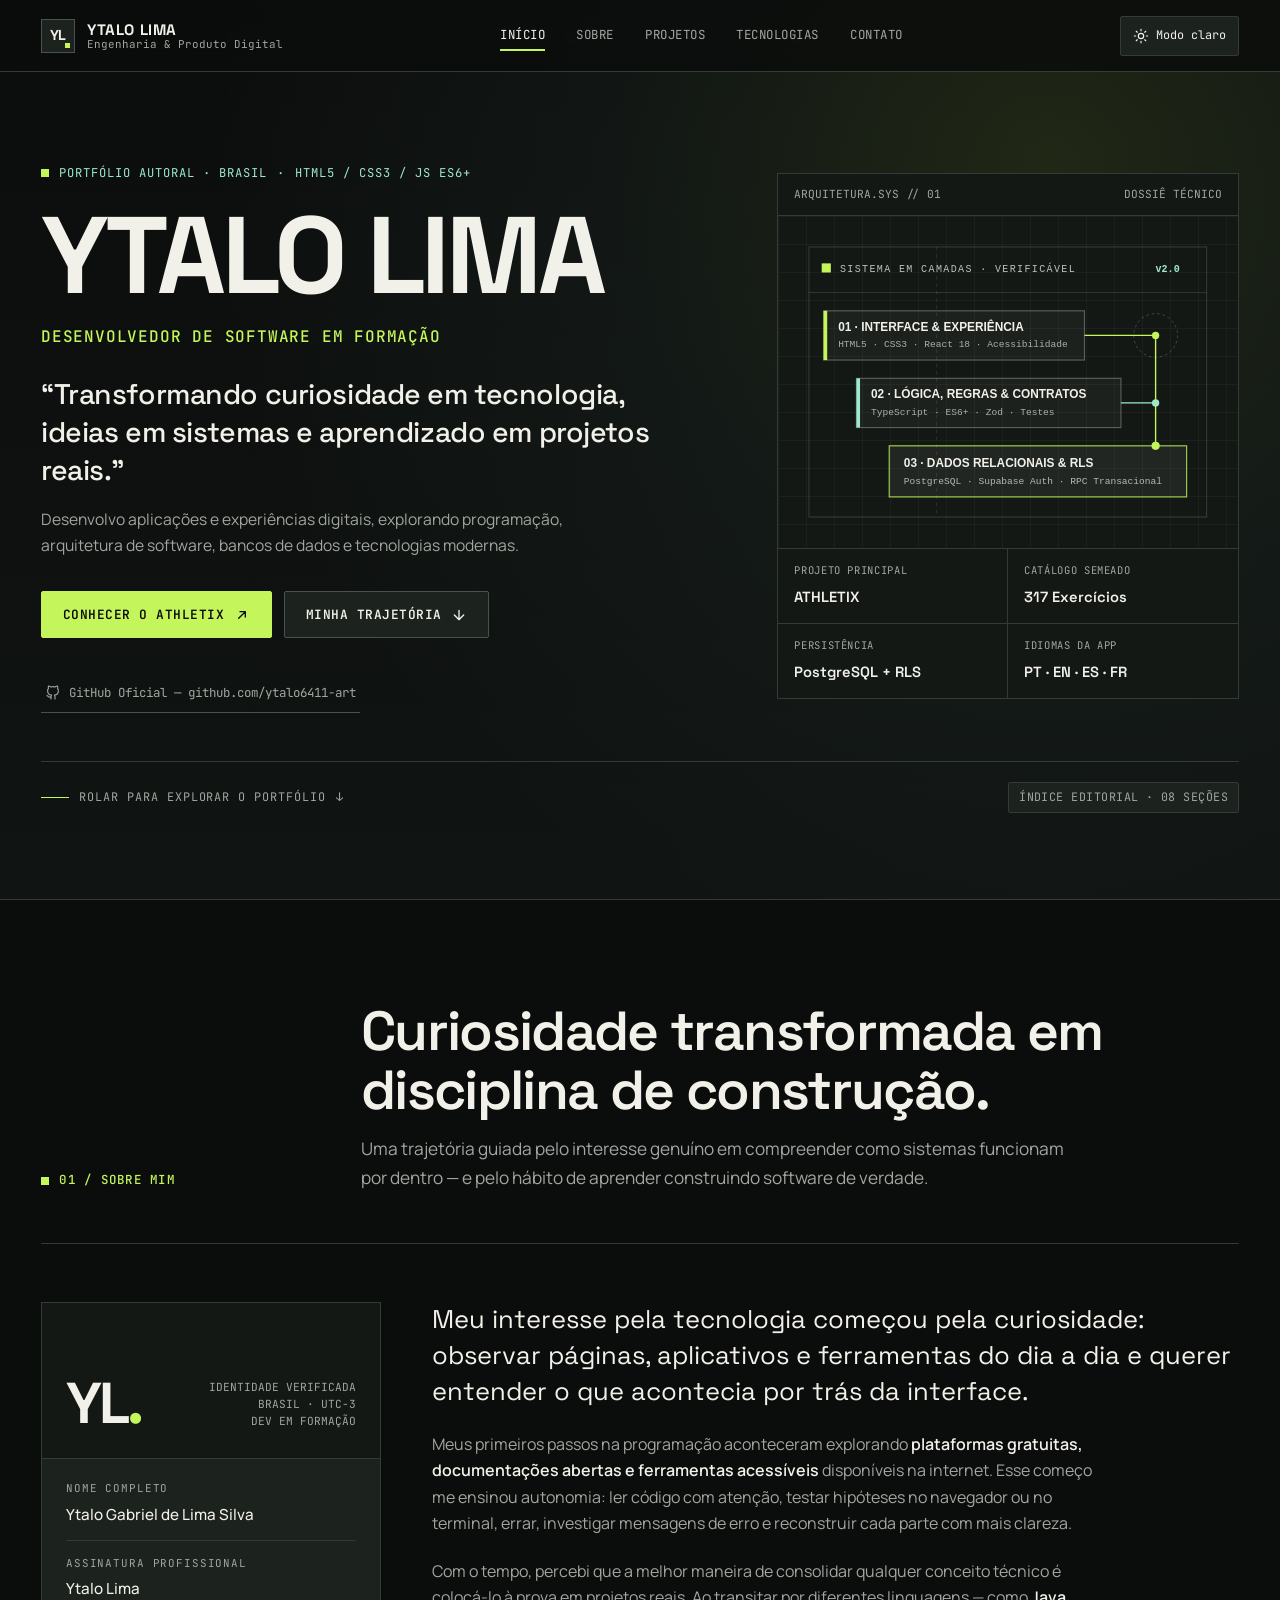
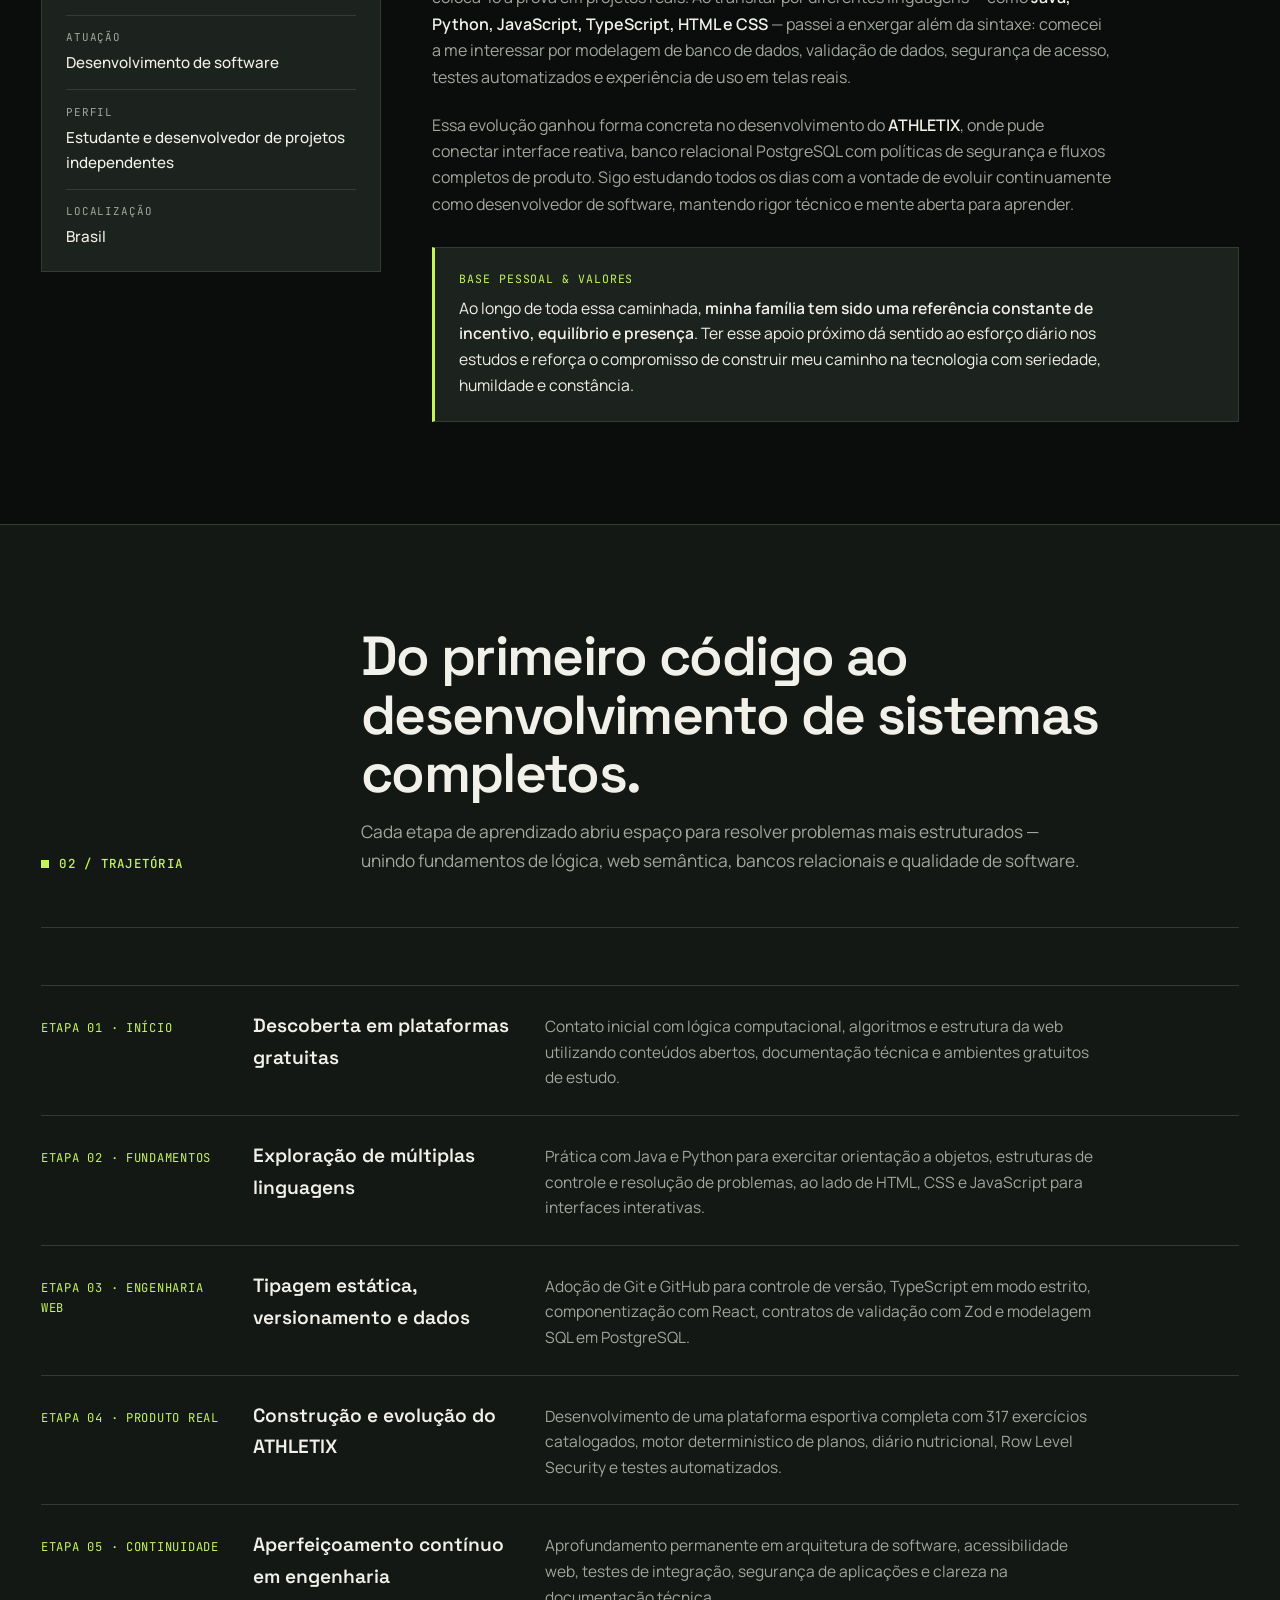
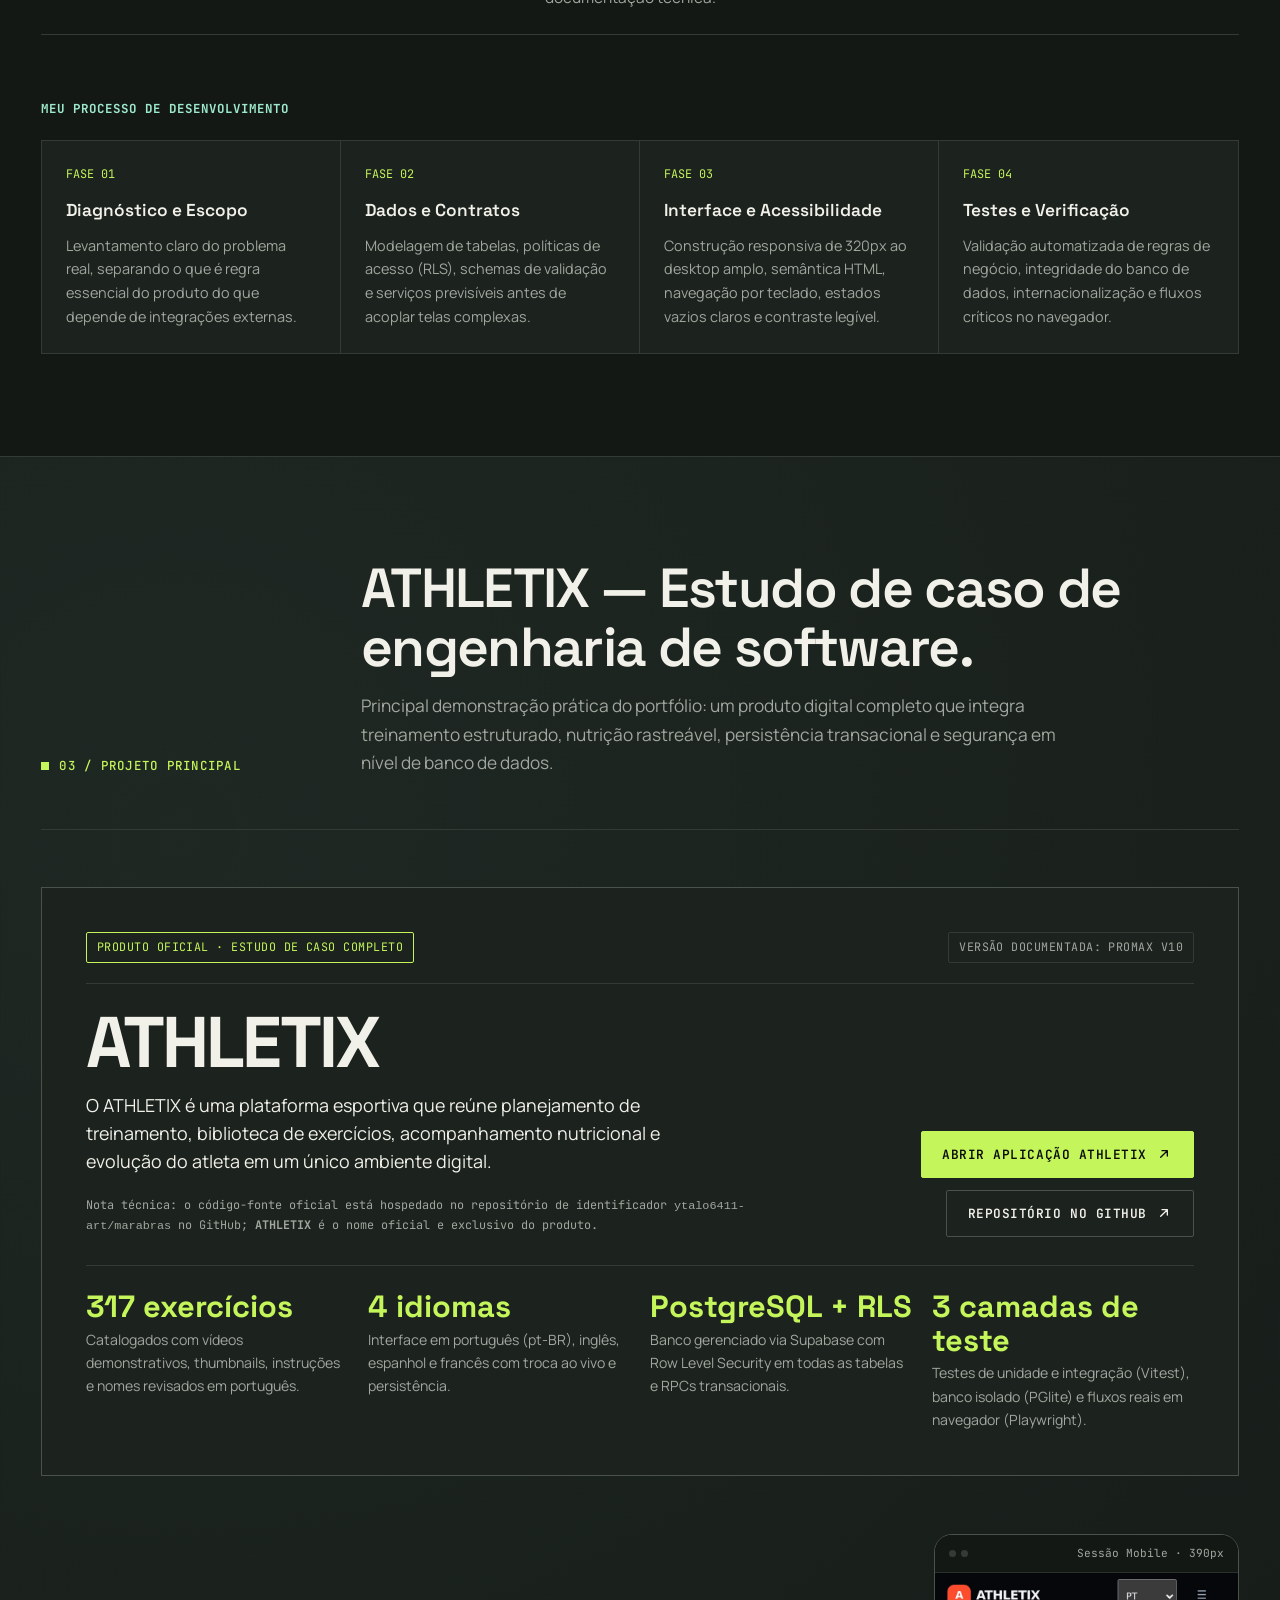
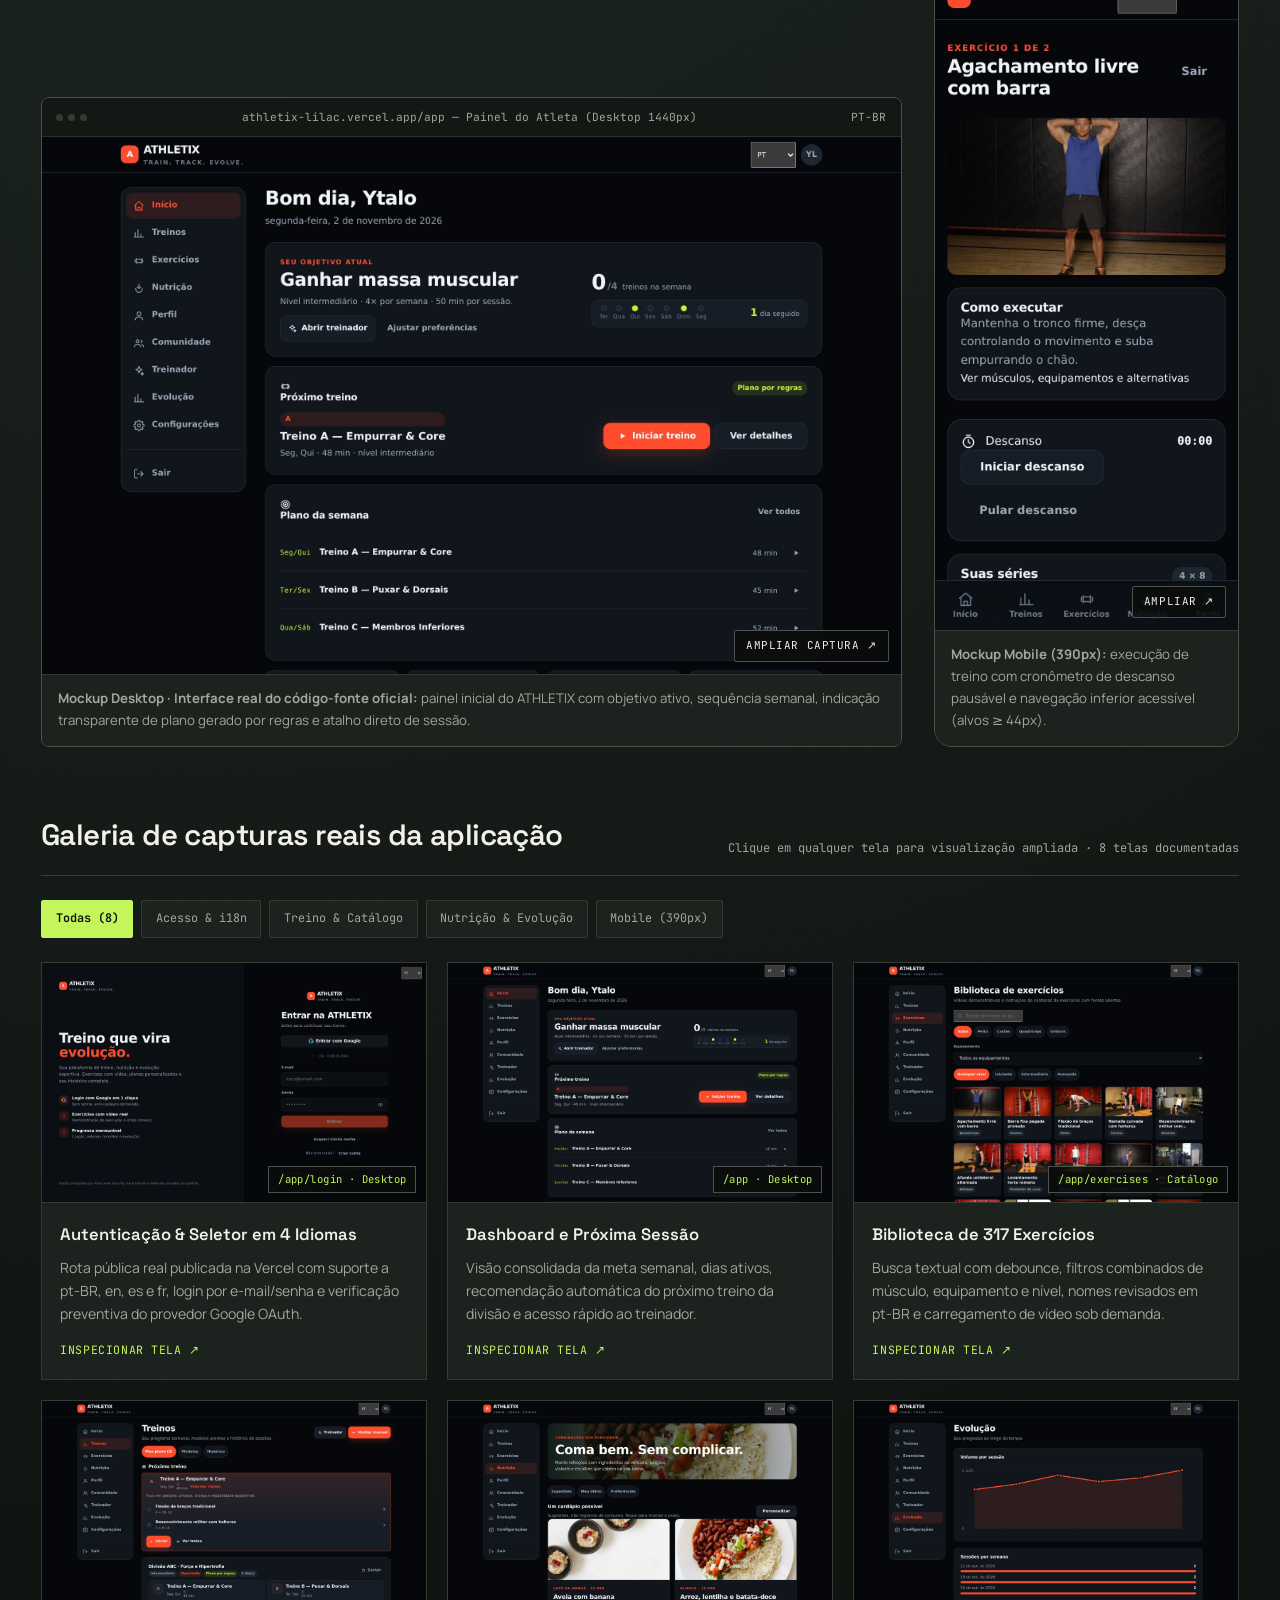
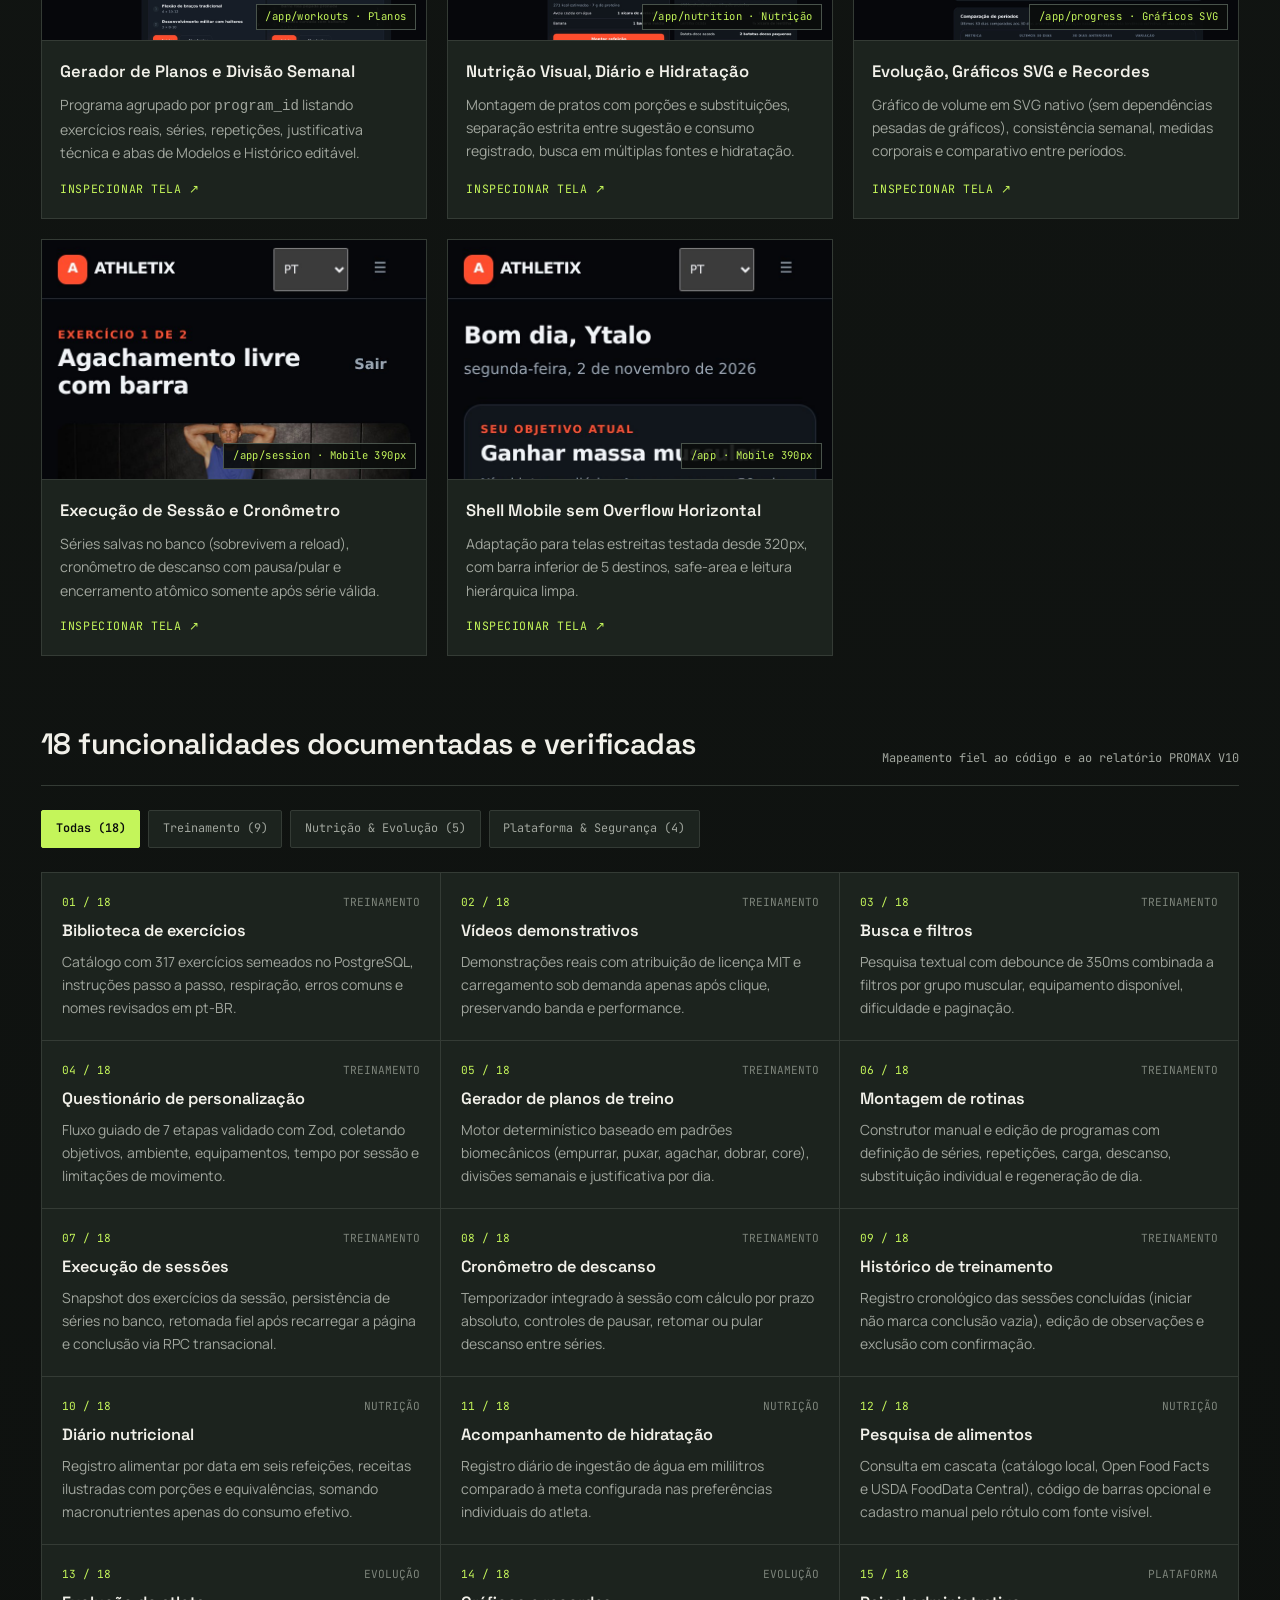
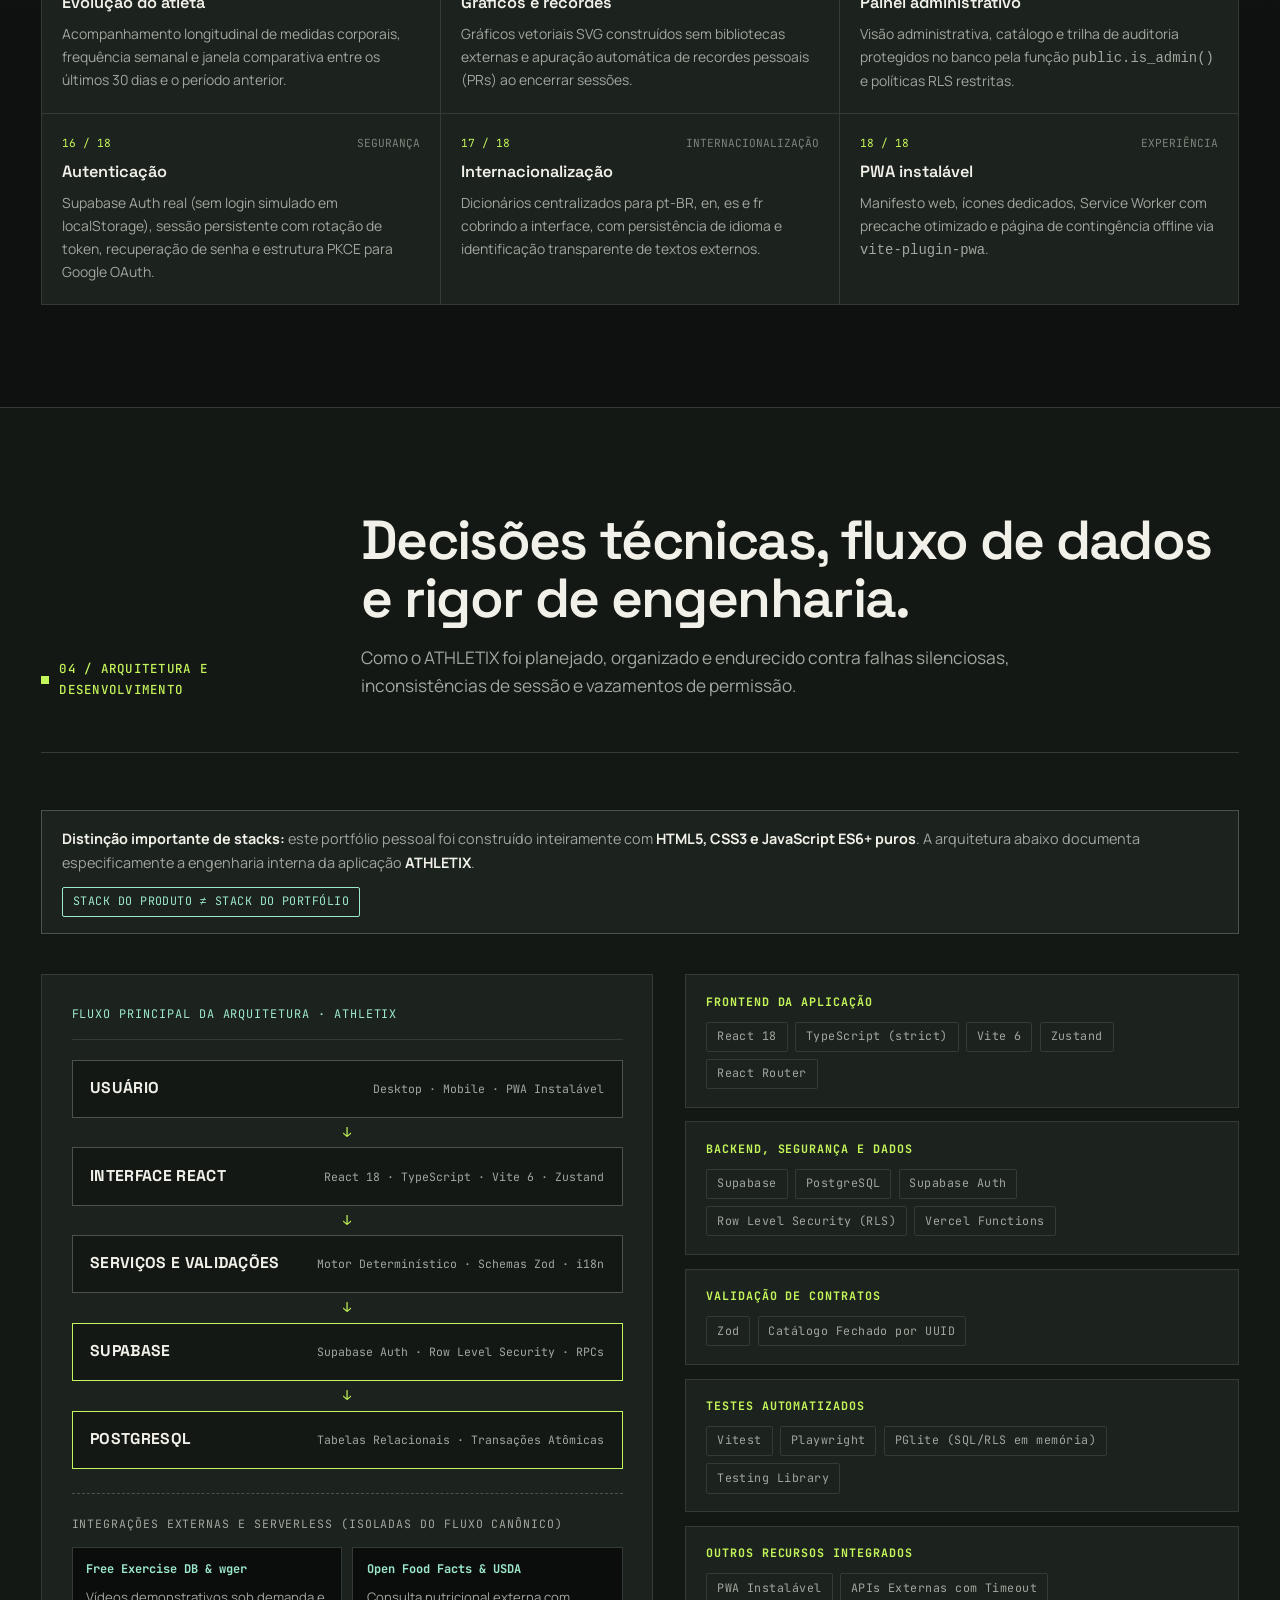
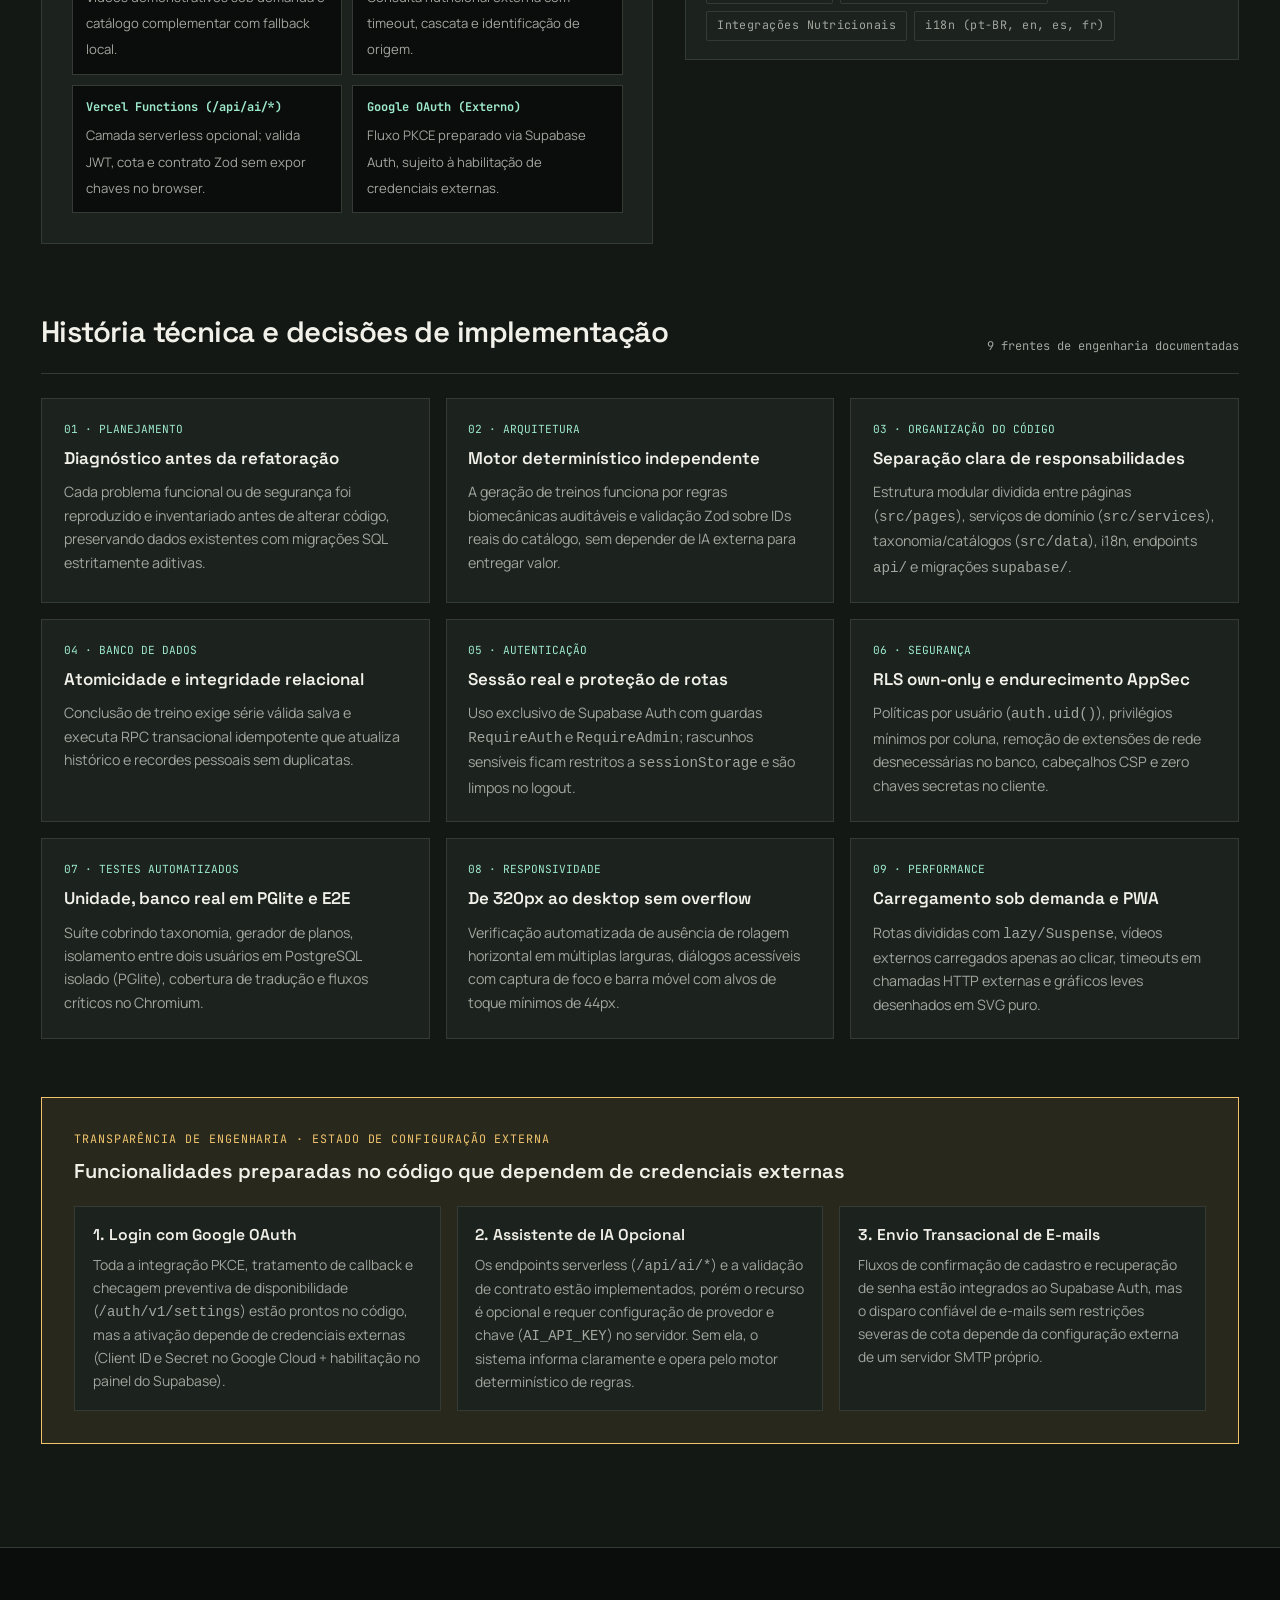
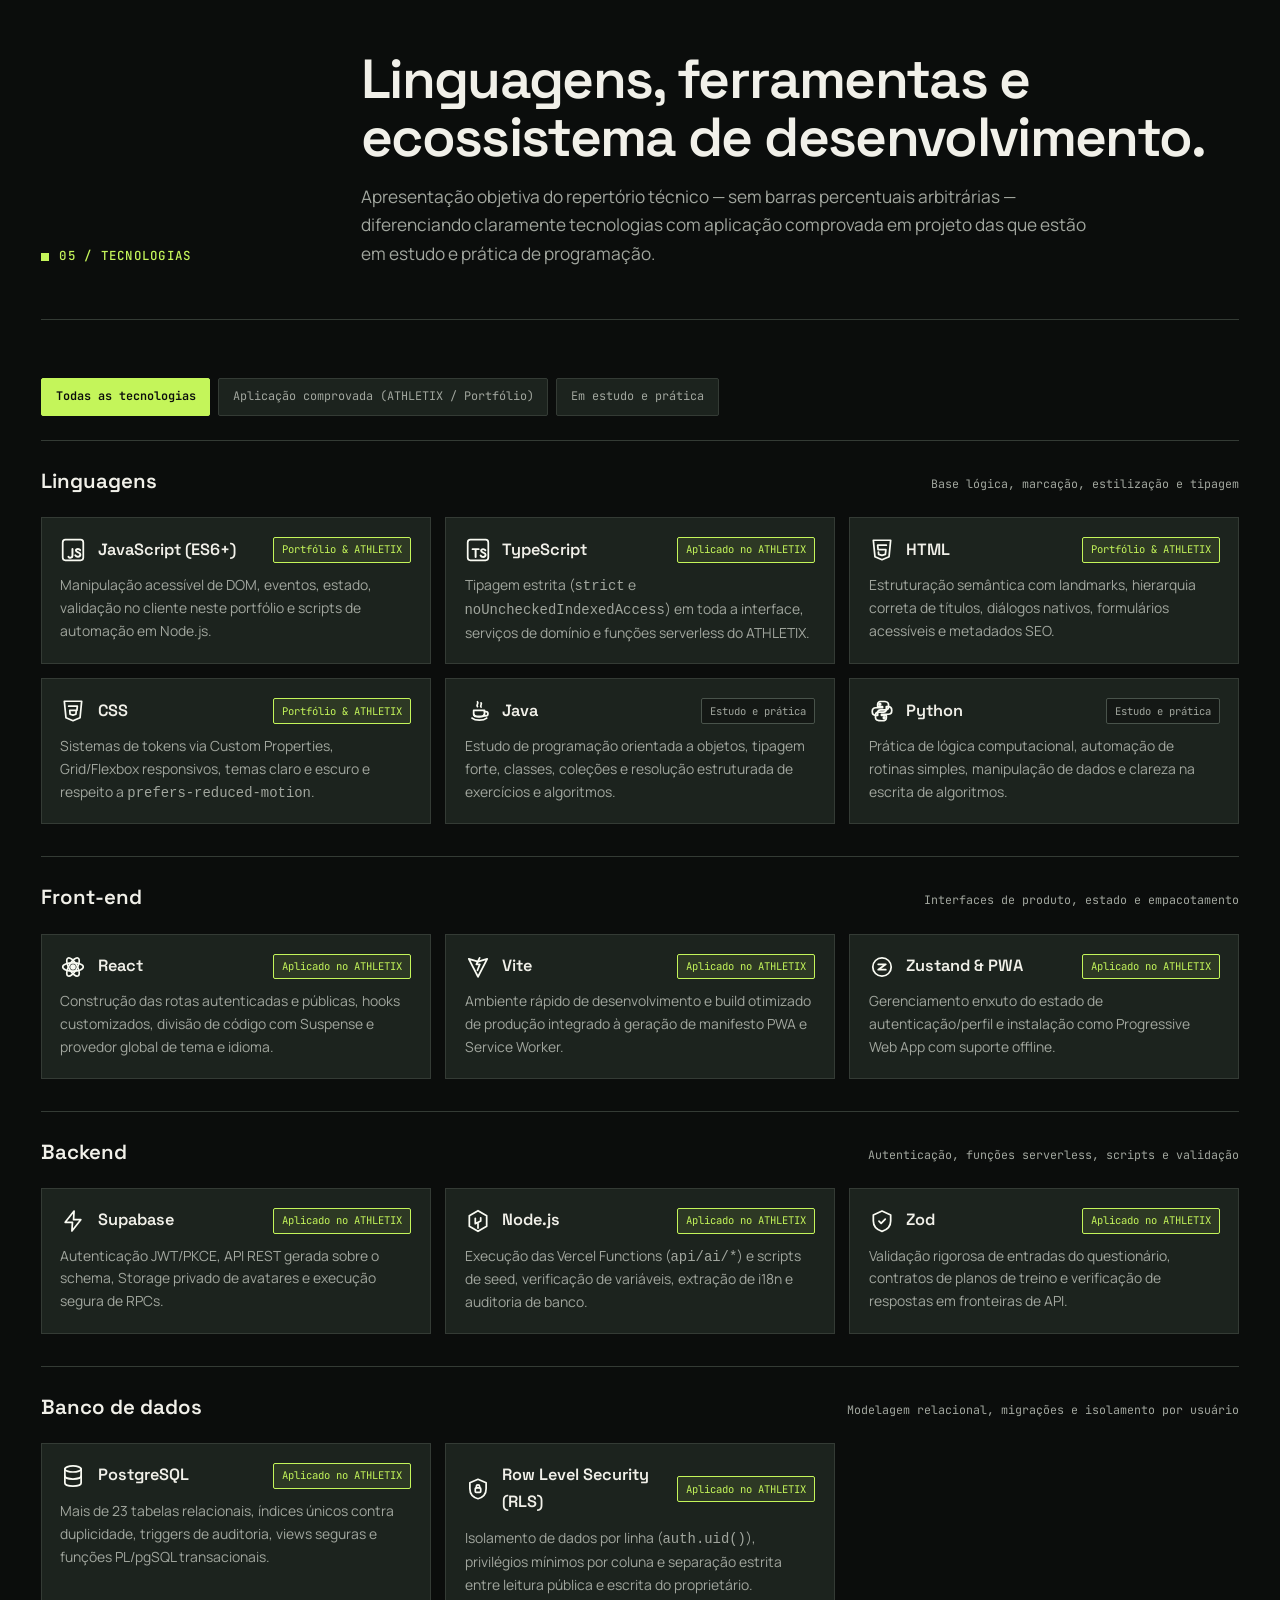
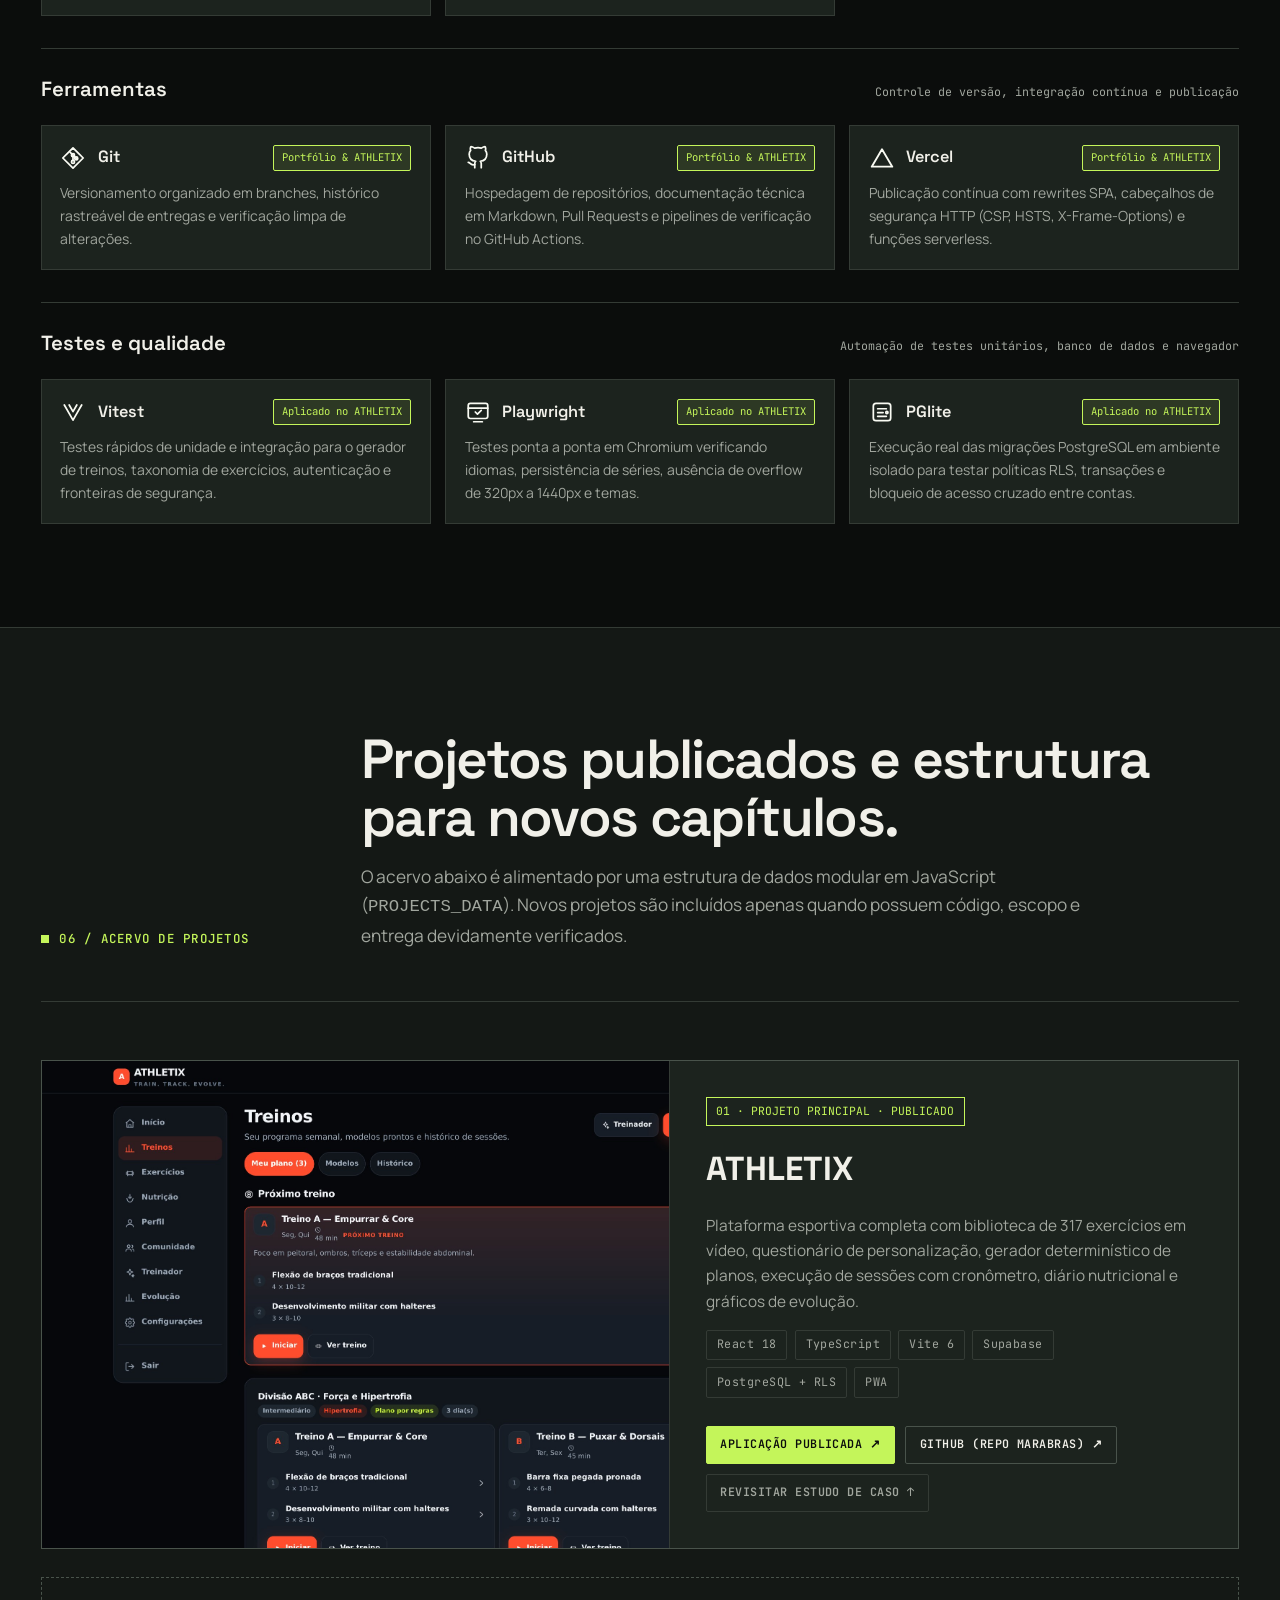
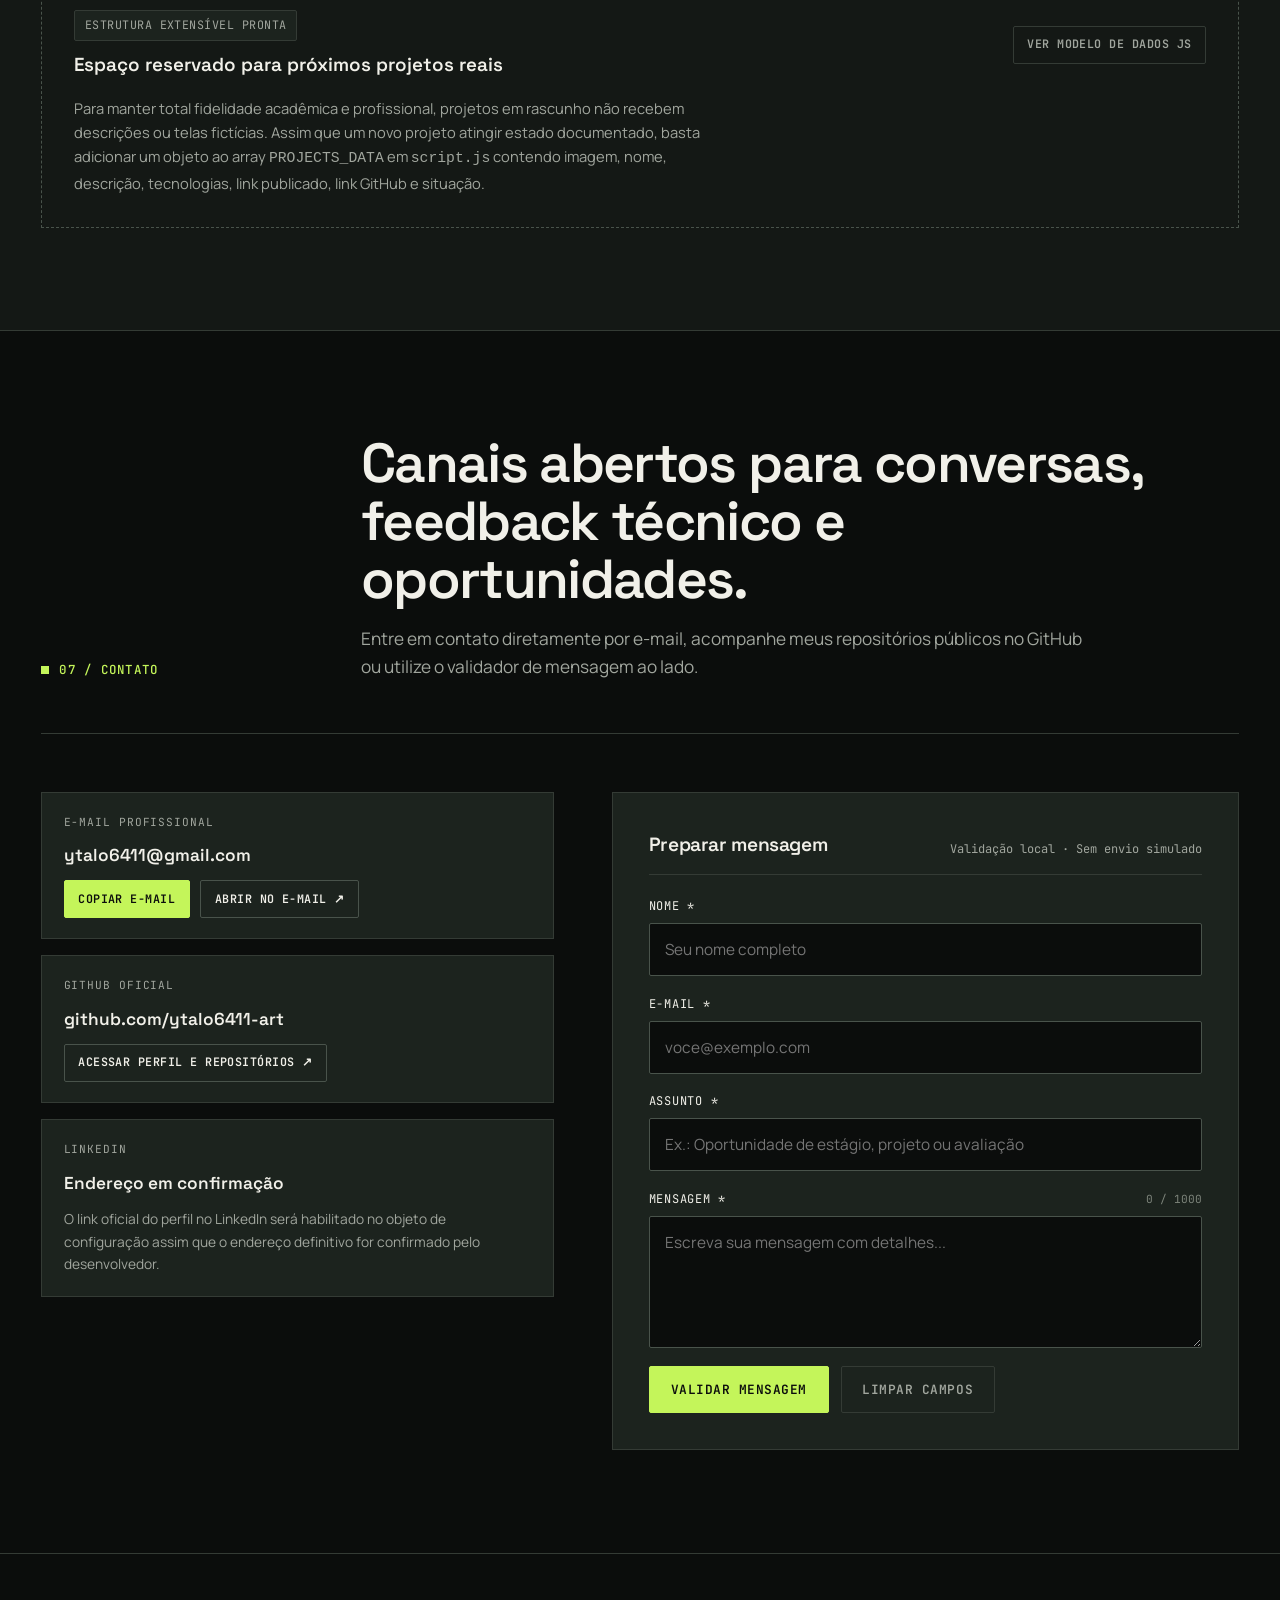
==== index.html @ a297a2eb "feat: construir portfólio autoral Ytalo Lima com estudo de caso ATHLETIX e documentação Co-authored-" ====
<!DOCTYPE html>
<html lang="pt-BR" data-theme="dark">
<head>
  <meta charset="UTF-8">
  <meta name="viewport" content="width=device-width, initial-scale=1.0">
  <title>Ytalo Lima — Portfólio de Desenvolvimento de Software &amp; Estudo de Caso ATHLETIX</title>
  <meta name="description" content="Portfólio profissional de Ytalo Gabriel de Lima Silva (Ytalo Lima), desenvolvedor de software em formação. Conheça sua trajetória, repertório técnico e o estudo de caso completo da plataforma esportiva ATHLETIX.">
  <meta name="author" content="Ytalo Gabriel de Lima Silva">
  <meta name="robots" content="index, follow">
  <meta name="theme-color" content="#0B0D0C" id="meta-theme-color">

  <!-- Open Graph / Compartilhamento -->
  <meta property="og:type" content="website">
  <meta property="og:locale" content="pt_BR">
  <meta property="og:title" content="Ytalo Lima — Portfólio de Engenharia de Software &amp; Caso ATHLETIX">
  <meta property="og:description" content="Transformando curiosidade em tecnologia, ideias em sistemas e aprendizado em projetos reais. Estudo de caso completo do produto ATHLETIX.">
  <meta property="og:image" content="assets/images/og-image.png">
  <meta property="og:image:alt" content="Portfólio de Ytalo Lima com destaque para o estudo de caso de engenharia de software do ATHLETIX">
  <meta name="twitter:card" content="summary_large_image">
  <meta name="twitter:title" content="Ytalo Lima — Portfólio de Desenvolvimento de Software">
  <meta name="twitter:description" content="Experiências digitais, arquitetura de software, bancos de dados e o estudo de caso completo da plataforma ATHLETIX.">
  <meta name="twitter:image" content="assets/images/og-image.png">

  <link rel="icon" type="image/svg+xml" href="assets/images/favicon.svg">
  <link rel="preload" href="assets/fonts/space-grotesk-latin-wght-normal.woff2" as="font" type="font/woff2" crossorigin>
  <link rel="preload" href="assets/fonts/manrope-latin-wght-normal.woff2" as="font" type="font/woff2" crossorigin>
  <link rel="stylesheet" href="styles.css">

  <!-- Inicialização imediata do tema para evitar flash visual -->
  <script>
    (function () {
      try {
        document.documentElement.classList.add('js-enabled');
        var saved = localStorage.getItem('ytalo-portfolio-theme');
        var theme = saved === 'light' || saved === 'dark' ? saved : 'dark';
        document.documentElement.setAttribute('data-theme', theme);
      } catch (e) {
        document.documentElement.setAttribute('data-theme', 'dark');
      }
    })();
  </script>
</head>
<body>
  <a class="skip-link" href="#conteudo-principal">Pular para o conteúdo principal</a>

  <!-- Indicador de Progresso de Leitura -->
  <div class="scroll-progress" aria-hidden="true">
    <div class="scroll-progress__bar" id="scroll-progress-bar"></div>
  </div>

  <!-- Cabeçalho Fixo -->
  <header class="site-header" id="topo">
    <div class="container site-header__inner">
      <a class="brand" href="#inicio" aria-label="Ytalo Lima — Voltar ao início">
        <span class="brand__mark" aria-hidden="true">YL</span>
        <span class="brand__text">
          <span class="brand__name">YTALO LIMA</span>
          <span class="brand__role">Engenharia &amp; Produto Digital</span>
        </span>
      </a>

      <nav class="site-nav" aria-label="Navegação principal">
        <a class="site-nav__link" href="#inicio" data-nav-target="inicio" aria-current="true">Início</a>
        <a class="site-nav__link" href="#sobre" data-nav-target="sobre">Sobre</a>
        <a class="site-nav__link" href="#athletix" data-nav-target="projetos">Projetos</a>
        <a class="site-nav__link" href="#tecnologias" data-nav-target="tecnologias">Tecnologias</a>
        <a class="site-nav__link" href="#contato" data-nav-target="contato">Contato</a>
      </nav>

      <div class="header-actions">
        <button
          type="button"
          class="theme-toggle"
          id="theme-toggle"
          aria-label="Alternar para modo claro"
          title="Alternar tema claro ou escuro"
        >
          <svg id="theme-icon-sun" viewBox="0 0 24 24" fill="none" stroke="currentColor" stroke-width="1.8" stroke-linecap="round" stroke-linejoin="round" aria-hidden="true">
            <circle cx="12" cy="12" r="4"></circle>
            <path d="M12 2v2M12 20v2M4.93 4.93l1.41 1.41M17.66 17.66l1.41 1.41M2 12h2M20 12h2M6.34 17.66l-1.41 1.41M19.07 4.93l-1.41 1.41"></path>
          </svg>
          <svg id="theme-icon-moon" viewBox="0 0 24 24" fill="none" stroke="currentColor" stroke-width="1.8" stroke-linecap="round" stroke-linejoin="round" aria-hidden="true" hidden>
            <path d="M21 12.79A9 9 0 1 1 11.21 3 7 7 0 0 0 21 12.79z"></path>
          </svg>
          <span class="theme-toggle__label" id="theme-toggle-label">Modo claro</span>
        </button>

        <button
          type="button"
          class="menu-toggle"
          id="menu-toggle"
          aria-expanded="false"
          aria-controls="mobile-nav"
          aria-label="Abrir menu de navegação"
        >
          <svg id="menu-icon-open" width="20" height="20" viewBox="0 0 24 24" fill="none" stroke="currentColor" stroke-width="1.8" stroke-linecap="round" aria-hidden="true">
            <path d="M4 7h16M4 12h16M4 17h11"></path>
          </svg>
          <svg id="menu-icon-close" width="20" height="20" viewBox="0 0 24 24" fill="none" stroke="currentColor" stroke-width="1.8" stroke-linecap="round" aria-hidden="true" hidden>
            <path d="M6 6l12 12M18 6L6 18"></path>
          </svg>
        </button>
      </div>
    </div>
  </header>

  <!-- Navegação Mobile -->
  <nav class="mobile-nav" id="mobile-nav" aria-label="Navegação móvel" aria-hidden="true">
    <ul class="mobile-nav__list">
      <li><a class="mobile-nav__link" href="#inicio" data-nav-target="inicio">Início <span>01</span></a></li>
      <li><a class="mobile-nav__link" href="#sobre" data-nav-target="sobre">Sobre &amp; Trajetória <span>02</span></a></li>
      <li><a class="mobile-nav__link" href="#athletix" data-nav-target="projetos">Projetos · ATHLETIX <span>03</span></a></li>
      <li><a class="mobile-nav__link" href="#tecnologias" data-nav-target="tecnologias">Tecnologias <span>04</span></a></li>
      <li><a class="mobile-nav__link" href="#contato" data-nav-target="contato">Contato <span>05</span></a></li>
    </ul>
    <div class="mobile-nav__meta">
      <span>Brasil · Português (pt-BR)</span>
      <a href="https://github.com/ytalo6411-art" target="_blank" rel="noopener noreferrer">github.com/ytalo6411-art ↗</a>
    </div>
  </nav>

  <main id="conteudo-principal">
    <!-- =====================================================================
         SEÇÃO 01 — HERO / APRESENTAÇÃO INICIAL
         ===================================================================== -->
    <section class="hero" id="inicio" data-section-group="inicio" aria-labelledby="hero-title">
      <div class="container">
        <div class="hero__grid">
          <div class="hero__content" data-reveal>
            <div class="hero__eyebrow">
              <span class="hero__pulse" aria-hidden="true"></span>
              <span>Portfólio Autoral · Brasil</span>
              <span>·</span>
              <span>HTML5 / CSS3 / JS ES6+</span>
            </div>

            <h1 class="hero__title" id="hero-title">YTALO LIMA</h1>
            <p class="hero__role">Desenvolvedor de software em formação</p>

            <p class="hero__manifesto">
              &ldquo;Transformando curiosidade em tecnologia, ideias em sistemas e aprendizado em projetos reais.&rdquo;
            </p>

            <p class="hero__description">
              Desenvolvo aplicações e experiências digitais, explorando programação, arquitetura de software, bancos de dados e tecnologias modernas.
            </p>

            <div class="hero__actions">
              <a class="btn btn--primary" href="#athletix">
                <span>Conhecer o ATHLETIX</span>
                <svg viewBox="0 0 24 24" fill="none" stroke="currentColor" stroke-width="2" stroke-linecap="round" stroke-linejoin="round" aria-hidden="true">
                  <path d="M7 17L17 7M9 7h8v8"></path>
                </svg>
              </a>
              <a class="btn btn--secondary" href="#trajetoria">
                <span>Minha trajetória</span>
                <svg viewBox="0 0 24 24" fill="none" stroke="currentColor" stroke-width="2" stroke-linecap="round" stroke-linejoin="round" aria-hidden="true">
                  <path d="M12 5v14M19 12l-7 7-7-7"></path>
                </svg>
              </a>
            </div>

            <a
              class="hero__github-link"
              href="https://github.com/ytalo6411-art"
              target="_blank"
              rel="noopener noreferrer"
            >
              <svg viewBox="0 0 24 24" fill="none" stroke="currentColor" stroke-width="1.7" stroke-linecap="round" stroke-linejoin="round" aria-hidden="true">
                <path d="M15 21v-3.5a3.2 3.2 0 0 0-.9-2.5c3-.3 6-1.5 6-6.5a5 5 0 0 0-1.3-3.5 4.6 4.6 0 0 0-.1-3.4s-1.1-.3-3.6 1.3a12.3 12.3 0 0 0-6.2 0C6.4 1.3 5.3 1.6 5.3 1.6a4.6 4.6 0 0 0-.1 3.4A5 5 0 0 0 3.9 8.5c0 5 3 6.2 6 6.5a3.2 3.2 0 0 0-.9 2.5V21"></path>
                <path d="M9 18c-4 1.4-4-2-6-2"></path>
              </svg>
              <span>GitHub Oficial — github.com/ytalo6411-art</span>
            </a>
          </div>

          <!-- Composição Visual Autoral (Arquitetura & Sistema Editorial — Sem rosto fictício) -->
          <aside class="hero-construct" aria-label="Diagrama visual autoral de engenharia e sistemas" data-reveal>
            <div class="hero-construct__bar">
              <span>ARQUITETURA.SYS // 01</span>
              <span>DOSSIÊ TÉCNICO</span>
            </div>
            <div class="hero-construct__canvas">
              <svg class="hero-construct__svg" viewBox="0 0 460 320" role="img" aria-label="Construção geométrica abstrata representando camadas de interface, serviços de validação e banco de dados relacional">
                <defs>
                  <linearGradient id="constructAccent" x1="0%" y1="0%" x2="100%" y2="100%">
                    <stop offset="0%" stop-color="#C4F55A" stop-opacity="0.9"/>
                    <stop offset="100%" stop-color="#9DE9CB" stop-opacity="0.75"/>
                  </linearGradient>
                </defs>

                <!-- Moldura de coordenadas -->
                <rect x="12" y="12" width="436" height="296" fill="none" stroke="currentColor" stroke-opacity="0.18" stroke-width="1"/>
                <line x1="12" y1="62" x2="448" y2="62" stroke="currentColor" stroke-opacity="0.15" stroke-width="1"/>
                <line x1="152" y1="12" x2="152" y2="308" stroke="currentColor" stroke-opacity="0.12" stroke-dasharray="4 4"/>

                <!-- Cabeçalho interno -->
                <rect x="26" y="30" width="10" height="10" style="fill: var(--accent-primary)"/>
                <text x="46" y="39" fill="currentColor" fill-opacity="0.78" font-family="monospace" font-size="11" letter-spacing="1.5">SISTEMA EM CAMADAS · VERIFICÁVEL</text>
                <text x="392" y="39" style="fill: var(--accent-alt)" font-family="monospace" font-weight="600" font-size="11">v2.0</text>

                <!-- Camada 01: Interface -->
                <g>
                  <rect x="28" y="82" width="286" height="54" fill="currentColor" fill-opacity="0.04" stroke="currentColor" stroke-opacity="0.32" stroke-width="1.2"/>
                  <rect x="28" y="82" width="4" height="54" style="fill: var(--accent-primary)"/>
                  <text x="44" y="104" fill="currentColor" font-family="sans-serif" font-weight="700" font-size="13">01 · INTERFACE &amp; EXPERIÊNCIA</text>
                  <text x="44" y="122" fill="currentColor" fill-opacity="0.68" font-family="monospace" font-size="10.5">HTML5 · CSS3 · React 18 · Acessibilidade</text>
                </g>

                <!-- Camada 02: Regras & Validações -->
                <g>
                  <rect x="64" y="156" width="290" height="54" fill="currentColor" fill-opacity="0.04" stroke="currentColor" stroke-opacity="0.32" stroke-width="1.2"/>
                  <rect x="64" y="156" width="4" height="54" style="fill: var(--accent-alt)"/>
                  <text x="80" y="178" fill="currentColor" font-family="sans-serif" font-weight="700" font-size="13">02 · LÓGICA, REGRAS &amp; CONTRATOS</text>
                  <text x="80" y="196" fill="currentColor" fill-opacity="0.68" font-family="monospace" font-size="10.5">TypeScript · ES6+ · Zod · Testes</text>
                </g>

                <!-- Camada 03: Dados & Segurança -->
                <g>
                  <rect x="100" y="230" width="326" height="56" fill="currentColor" fill-opacity="0.06" style="stroke: var(--accent-primary)" stroke-opacity="0.8" stroke-width="1.3"/>
                  <text x="116" y="253" fill="currentColor" font-family="sans-serif" font-weight="700" font-size="13">03 · DADOS RELACIONAIS &amp; RLS</text>
                  <text x="116" y="272" fill="currentColor" fill-opacity="0.72" font-family="monospace" font-size="10.5">PostgreSQL · Supabase Auth · RPC Transacional</text>
                </g>

                <!-- Conectores vetoriais -->
                <path d="M314 109 H392 V230" fill="none" style="stroke: var(--accent-primary)" stroke-width="1.5"/>
                <circle cx="392" cy="109" r="4" style="fill: var(--accent-primary)"/>
                <circle cx="392" cy="183" r="4" style="fill: var(--accent-alt)"/>
                <line x1="354" y1="183" x2="392" y2="183" style="stroke: var(--accent-alt)" stroke-width="1.4"/>
                <circle cx="392" cy="230" r="4.5" style="fill: var(--accent-primary)"/>

                <!-- Selo geométrico orbital -->
                <circle cx="392" cy="109" r="24" fill="none" stroke="currentColor" stroke-opacity="0.22" stroke-dasharray="3 3"/>
              </svg>
            </div>
            <div class="hero-construct__specs">
              <div class="hero-construct__spec">
                <span class="hero-construct__spec-label">Projeto Principal</span>
                <span class="hero-construct__spec-value">ATHLETIX</span>
              </div>
              <div class="hero-construct__spec">
                <span class="hero-construct__spec-label">Catálogo Semeado</span>
                <span class="hero-construct__spec-value">317 Exercícios</span>
              </div>
              <div class="hero-construct__spec">
                <span class="hero-construct__spec-label">Persistência</span>
                <span class="hero-construct__spec-value">PostgreSQL + RLS</span>
              </div>
              <div class="hero-construct__spec">
                <span class="hero-construct__spec-label">Idiomas da App</span>
                <span class="hero-construct__spec-value">PT · EN · ES · FR</span>
              </div>
            </div>
          </aside>
        </div>

        <div class="hero__footer">
          <a class="scroll-cue" href="#sobre">
            <span class="scroll-cue__line" aria-hidden="true"></span>
            <span>Rolar para explorar o portfólio</span>
            <span aria-hidden="true">↓</span>
          </a>
          <span class="mono-tag">ÍNDICE EDITORIAL · 08 SEÇÕES</span>
        </div>
      </div>
    </section>

    <!-- =====================================================================
         SEÇÃO 02 — SOBRE MIM
         ===================================================================== -->
    <section class="section" id="sobre" data-section-group="sobre" aria-labelledby="sobre-title">
      <div class="container">
        <header class="section-head" data-reveal>
          <div>
            <span class="section-index">01 / Sobre mim</span>
          </div>
          <div>
            <h2 class="section-title" id="sobre-title">Curiosidade transformada em disciplina de construção.</h2>
            <p class="section-lead">
              Uma trajetória guiada pelo interesse genuíno em compreender como sistemas funcionam por dentro — e pelo hábito de aprender construindo software de verdade.
            </p>
          </div>
        </header>

        <div class="about-grid">
          <!-- Ficha de Identificação Pessoal (Editável para revisão) -->
          <!-- NOTA DE REVISÃO: Caso deseje inserir uma fotografia pessoal real futuramente,
               substitua o bloco .dossier-card__monogram por <img src="assets/images/ytalo-lima.jpg" alt="Retrato de Ytalo Lima"> -->
          <aside class="dossier-card" aria-label="Ficha de identificação do desenvolvedor" data-reveal>
            <div class="dossier-card__monogram">
              <div class="dossier-card__initials" aria-hidden="true">YL<span>.</span></div>
              <div class="dossier-card__coord">
                <div>IDENTIDADE VERIFICADA</div>
                <div>BRASIL · UTC-3</div>
                <div>DEV EM FORMAÇÃO</div>
              </div>
            </div>
            <dl class="dossier-list">
              <div class="dossier-list__item">
                <dt class="dossier-list__term">Nome completo</dt>
                <dd class="dossier-list__desc" data-editable-field="fullName">Ytalo Gabriel de Lima Silva</dd>
              </div>
              <div class="dossier-list__item">
                <dt class="dossier-list__term">Assinatura profissional</dt>
                <dd class="dossier-list__desc">Ytalo Lima</dd>
              </div>
              <div class="dossier-list__item">
                <dt class="dossier-list__term">Atuação</dt>
                <dd class="dossier-list__desc">Desenvolvimento de software</dd>
              </div>
              <div class="dossier-list__item">
                <dt class="dossier-list__term">Perfil</dt>
                <dd class="dossier-list__desc">Estudante e desenvolvedor de projetos independentes</dd>
              </div>
              <div class="dossier-list__item">
                <dt class="dossier-list__term">Localização</dt>
                <dd class="dossier-list__desc">Brasil</dd>
              </div>
            </dl>
          </aside>

          <!-- Narrativa Pessoal (Editável para revisão do autor) -->
          <div class="about-prose" data-reveal>
            <p class="about-prose__lead">
              Meu interesse pela tecnologia começou pela curiosidade: observar páginas, aplicativos e ferramentas do dia a dia e querer entender o que acontecia por trás da interface.
            </p>

            <p>
              Meus primeiros passos na programação aconteceram explorando <strong>plataformas gratuitas, documentações abertas e ferramentas acessíveis</strong> disponíveis na internet. Esse começo me ensinou autonomia: ler código com atenção, testar hipóteses no navegador ou no terminal, errar, investigar mensagens de erro e reconstruir cada parte com mais clareza.
            </p>

            <p>
              Com o tempo, percebi que a melhor maneira de consolidar qualquer conceito técnico é colocá-lo à prova em projetos reais. Ao transitar por diferentes linguagens — como <strong>Java, Python, JavaScript, TypeScript, HTML e CSS</strong> — passei a enxergar além da sintaxe: comecei a me interessar por modelagem de banco de dados, validação de dados, segurança de acesso, testes automatizados e experiência de uso em telas reais.
            </p>

            <p>
              Essa evolução ganhou forma concreta no desenvolvimento do <strong>ATHLETIX</strong>, onde pude conectar interface reativa, banco relacional PostgreSQL com políticas de segurança e fluxos completos de produto. Sigo estudando todos os dias com a vontade de evoluir continuamente como desenvolvedor de software, mantendo rigor técnico e mente aberta para aprender.
            </p>

            <blockquote class="family-note">
              <span class="family-note__label">Base pessoal &amp; valores</span>
              <p>
                Ao longo de toda essa caminhada, <strong>minha família tem sido uma referência constante de incentivo, equilíbrio e presença</strong>. Ter esse apoio próximo dá sentido ao esforço diário nos estudos e reforça o compromisso de construir meu caminho na tecnologia com seriedade, humildade e constância.
              </p>
            </blockquote>
          </div>
        </div>
      </div>
    </section>

    <!-- =====================================================================
         SEÇÃO 03 — TRAJETÓRIA & PROCESSO DE DESENVOLVIMENTO
         ===================================================================== -->
    <section class="section section--secondary" id="trajetoria" data-section-group="sobre" aria-labelledby="trajetoria-title">
      <div class="container">
        <header class="section-head" data-reveal>
          <div>
            <span class="section-index">02 / Trajetória</span>
          </div>
          <div>
            <h2 class="section-title" id="trajetoria-title">Do primeiro código ao desenvolvimento de sistemas completos.</h2>
            <p class="section-lead">
              Cada etapa de aprendizado abriu espaço para resolver problemas mais estruturados — unindo fundamentos de lógica, web semântica, bancos relacionais e qualidade de software.
            </p>
          </div>
        </header>

        <div class="journey-layout">
          <ol class="timeline" aria-label="Etapas da trajetória de aprendizado" data-reveal>
            <li class="timeline__item">
              <span class="timeline__step">Etapa 01 · Início</span>
              <h3 class="timeline__heading">Descoberta em plataformas gratuitas</h3>
              <p class="timeline__body">
                Contato inicial com lógica computacional, algoritmos e estrutura da web utilizando conteúdos abertos, documentação técnica e ambientes gratuitos de estudo.
              </p>
            </li>
            <li class="timeline__item">
              <span class="timeline__step">Etapa 02 · Fundamentos</span>
              <h3 class="timeline__heading">Exploração de múltiplas linguagens</h3>
              <p class="timeline__body">
                Prática com Java e Python para exercitar orientação a objetos, estruturas de controle e resolução de problemas, ao lado de HTML, CSS e JavaScript para interfaces interativas.
              </p>
            </li>
            <li class="timeline__item">
              <span class="timeline__step">Etapa 03 · Engenharia Web</span>
              <h3 class="timeline__heading">Tipagem estática, versionamento e dados</h3>
              <p class="timeline__body">
                Adoção de Git e GitHub para controle de versão, TypeScript em modo estrito, componentização com React, contratos de validação com Zod e modelagem SQL em PostgreSQL.
              </p>
            </li>
            <li class="timeline__item">
              <span class="timeline__step">Etapa 04 · Produto Real</span>
              <h3 class="timeline__heading">Construção e evolução do ATHLETIX</h3>
              <p class="timeline__body">
                Desenvolvimento de uma plataforma esportiva completa com 317 exercícios catalogados, motor determinístico de planos, diário nutricional, Row Level Security e testes automatizados.
              </p>
            </li>
            <li class="timeline__item">
              <span class="timeline__step">Etapa 05 · Continuidade</span>
              <h3 class="timeline__heading">Aperfeiçoamento contínuo em engenharia</h3>
              <p class="timeline__body">
                Aprofundamento permanente em arquitetura de software, acessibilidade web, testes de integração, segurança de aplicações e clareza na documentação técnica.
              </p>
            </li>
          </ol>

          <div class="process-block" data-reveal>
            <h3 class="process-block__title">Meu processo de desenvolvimento</h3>
            <div class="process-grid">
              <article class="process-card">
                <span class="process-card__num">FASE 01</span>
                <h4 class="process-card__title">Diagnóstico e Escopo</h4>
                <p class="process-card__text">
                  Levantamento claro do problema real, separando o que é regra essencial do produto do que depende de integrações externas.
                </p>
              </article>
              <article class="process-card">
                <span class="process-card__num">FASE 02</span>
                <h4 class="process-card__title">Dados e Contratos</h4>
                <p class="process-card__text">
                  Modelagem de tabelas, políticas de acesso (RLS), schemas de validação e serviços previsíveis antes de acoplar telas complexas.
                </p>
              </article>
              <article class="process-card">
                <span class="process-card__num">FASE 03</span>
                <h4 class="process-card__title">Interface e Acessibilidade</h4>
                <p class="process-card__text">
                  Construção responsiva de 320px ao desktop amplo, semântica HTML, navegação por teclado, estados vazios claros e contraste legível.
                </p>
              </article>
              <article class="process-card">
                <span class="process-card__num">FASE 04</span>
                <h4 class="process-card__title">Testes e Verificação</h4>
                <p class="process-card__text">
                  Validação automatizada de regras de negócio, integridade do banco de dados, internacionalização e fluxos críticos no navegador.
                </p>
              </article>
            </div>
          </div>
        </div>
      </div>
    </section>

    <!-- =====================================================================
         SEÇÃO 04 — PROJETO PRINCIPAL: ATHLETIX (ESTUDO DE CASO)
         ===================================================================== -->
    <section class="section section--case" id="athletix" data-section-group="projetos" aria-labelledby="athletix-title">
      <div class="container">
        <header class="section-head" data-reveal>
          <div>
            <span class="section-index">03 / Projeto principal</span>
          </div>
          <div>
            <h2 class="section-title" id="athletix-title">ATHLETIX — Estudo de caso de engenharia de software.</h2>
            <p class="section-lead">
              Principal demonstração prática do portfólio: um produto digital completo que integra treinamento estruturado, nutrição rastreável, persistência transacional e segurança em nível de banco de dados.
            </p>
          </div>
        </header>

        <!-- Cabeçalho de Produto + Links Oficiais + Fatos Documentados -->
        <article class="case-banner" data-reveal>
          <div class="case-banner__top">
            <span class="mono-tag mono-tag--accent">PRODUTO OFICIAL · ESTUDO DE CASO COMPLETO</span>
            <span class="mono-tag">VERSÃO DOCUMENTADA: PROMAX V10</span>
          </div>

          <div class="case-banner__grid">
            <div>
              <h3 class="case-banner__name">ATHLETIX</h3>
              <p class="case-banner__summary">
                O ATHLETIX é uma plataforma esportiva que reúne planejamento de treinamento, biblioteca de exercícios, acompanhamento nutricional e evolução do atleta em um único ambiente digital.
              </p>
              <p class="case-banner__repo-note">
                Nota técnica: o código-fonte oficial está hospedado no repositório de identificador <code>ytalo6411-art/marabras</code> no GitHub; <strong>ATHLETIX</strong> é o nome oficial e exclusivo do produto.
              </p>
            </div>

            <div class="case-banner__actions">
              <a
                class="btn btn--primary"
                href="https://athletix-lilac.vercel.app"
                target="_blank"
                rel="noopener noreferrer"
              >
                <span>Abrir aplicação ATHLETIX</span>
                <svg viewBox="0 0 24 24" fill="none" stroke="currentColor" stroke-width="2" stroke-linecap="round" stroke-linejoin="round" aria-hidden="true">
                  <path d="M7 17L17 7M9 7h8v8"></path>
                </svg>
              </a>
              <a
                class="btn btn--secondary"
                href="https://github.com/ytalo6411-art/marabras"
                target="_blank"
                rel="noopener noreferrer"
              >
                <span>Repositório no GitHub</span>
                <svg viewBox="0 0 24 24" fill="none" stroke="currentColor" stroke-width="2" stroke-linecap="round" stroke-linejoin="round" aria-hidden="true">
                  <path d="M7 17L17 7M9 7h8v8"></path>
                </svg>
              </a>
            </div>
          </div>

          <div class="facts-strip" aria-label="Dados técnicos documentados do ATHLETIX">
            <div class="fact-item">
              <div class="fact-item__value">317 exercícios</div>
              <p class="fact-item__label">Catalogados com vídeos demonstrativos, thumbnails, instruções e nomes revisados em português.</p>
            </div>
            <div class="fact-item">
              <div class="fact-item__value">4 idiomas</div>
              <p class="fact-item__label">Interface em português (pt-BR), inglês, espanhol e francês com troca ao vivo e persistência.</p>
            </div>
            <div class="fact-item">
              <div class="fact-item__value">PostgreSQL + RLS</div>
              <p class="fact-item__label">Banco gerenciado via Supabase com Row Level Security em todas as tabelas e RPCs transacionais.</p>
            </div>
            <div class="fact-item">
              <div class="fact-item__value">3 camadas de teste</div>
              <p class="fact-item__label">Testes de unidade e integração (Vitest), banco isolado (PGlite) e fluxos reais em navegador (Playwright).</p>
            </div>
          </div>
        </article>

        <!-- Composição Grande: Mockup Desktop + Mockup Mobile -->
        <div class="mockup-stage" data-reveal>
          <figure class="device-frame">
            <div class="device-frame__chrome" aria-hidden="true">
              <span class="device-frame__dots"><span></span><span></span><span></span></span>
              <span class="device-frame__url">athletix-lilac.vercel.app/app — Painel do Atleta (Desktop 1440px)</span>
              <span>PT-BR</span>
            </div>
            <button
              type="button"
              class="device-frame__screen"
              data-lightbox-index="1"
              aria-label="Ampliar captura desktop do painel principal do ATHLETIX"
            >
              <img
                src="assets/projects/athletix-dashboard-desktop.jpg"
                alt="Tela real do painel principal do ATHLETIX exibindo objetivo de treino, próximo treino recomendado e divisão semanal ABC"
                width="1440"
                height="900"
                loading="eager"
              >
              <span class="device-frame__zoom">Ampliar captura ↗</span>
            </button>
            <figcaption class="device-frame__caption">
              <strong>Mockup Desktop · Interface real do código-fonte oficial:</strong> painel inicial do ATHLETIX com objetivo ativo, sequência semanal, indicação transparente de plano gerado por regras e atalho direto de sessão.
            </figcaption>
          </figure>

          <figure class="device-frame device-frame--mobile">
            <div class="device-frame__chrome" aria-hidden="true">
              <span class="device-frame__dots"><span></span><span></span></span>
              <span class="device-frame__url">Sessão Mobile · 390px</span>
            </div>
            <button
              type="button"
              class="device-frame__screen"
              data-lightbox-index="6"
              aria-label="Ampliar captura mobile da execução de treino do ATHLETIX"
            >
              <img
                src="assets/projects/athletix-session-mobile.jpg"
                alt="Tela mobile real da execução de sessão do ATHLETIX mostrando exercício atual, instruções, cronômetro de descanso e barra de navegação inferior"
                width="780"
                height="1688"
                loading="lazy"
              >
              <span class="device-frame__zoom">Ampliar ↗</span>
            </button>
            <figcaption class="device-frame__caption">
              <strong>Mockup Mobile (390px):</strong> execução de treino com cronômetro de descanso pausável e navegação inferior acessível (alvos ≥ 44px).
            </figcaption>
          </figure>
        </div>

        <!-- Galeria Interativa de Capturas Reais da Aplicação -->
        <div class="screens-block" data-reveal>
          <div class="subhead">
            <div>
              <h3 class="subhead__title">Galeria de capturas reais da aplicação</h3>
            </div>
            <span class="subhead__meta">Clique em qualquer tela para visualização ampliada · 8 telas documentadas</span>
          </div>

          <div class="filter-bar" role="toolbar" aria-label="Filtrar capturas do ATHLETIX por módulo">
            <button type="button" class="filter-chip" data-screen-filter="all" aria-pressed="true">Todas (8)</button>
            <button type="button" class="filter-chip" data-screen-filter="acesso" aria-pressed="false">Acesso &amp; i18n</button>
            <button type="button" class="filter-chip" data-screen-filter="treino" aria-pressed="false">Treino &amp; Catálogo</button>
            <button type="button" class="filter-chip" data-screen-filter="nutricao" aria-pressed="false">Nutrição &amp; Evolução</button>
            <button type="button" class="filter-chip" data-screen-filter="mobile" aria-pressed="false">Mobile (390px)</button>
          </div>

          <div class="screens-grid" id="athletix-screens-grid">
            <!-- Captura 0 -->
            <article class="screen-card" data-screen-category="acesso">
              <button type="button" class="screen-card__trigger" data-lightbox-index="0" aria-label="Ampliar tela de Login e Internacionalização do ATHLETIX">
                <img src="assets/projects/athletix-login-desktop.jpg" alt="Tela real de login do ATHLETIX com seletor de idiomas PT, EN, ES e FR, botão Entrar com Google e formulário de e-mail e senha" width="1440" height="900" loading="lazy">
                <span class="screen-card__badge">/app/login · Desktop</span>
              </button>
              <div class="screen-card__body">
                <h4 class="screen-card__title">Autenticação &amp; Seletor em 4 Idiomas</h4>
                <p class="screen-card__desc">Rota pública real publicada na Vercel com suporte a pt-BR, en, es e fr, login por e-mail/senha e verificação preventiva do provedor Google OAuth.</p>
                <span class="screen-card__action">Inspecionar tela ↗</span>
              </div>
            </article>

            <!-- Captura 1 -->
            <article class="screen-card" data-screen-category="treino">
              <button type="button" class="screen-card__trigger" data-lightbox-index="1" aria-label="Ampliar tela de Dashboard do ATHLETIX">
                <img src="assets/projects/athletix-dashboard-desktop.jpg" alt="Painel principal do ATHLETIX com saudação, objetivo atual, faixa semanal e próximo treino recomendado" width="1440" height="900" loading="lazy">
                <span class="screen-card__badge">/app · Desktop</span>
              </button>
              <div class="screen-card__body">
                <h4 class="screen-card__title">Dashboard e Próxima Sessão</h4>
                <p class="screen-card__desc">Visão consolidada da meta semanal, dias ativos, recomendação automática do próximo treino da divisão e acesso rápido ao treinador.</p>
                <span class="screen-card__action">Inspecionar tela ↗</span>
              </div>
            </article>

            <!-- Captura 2 -->
            <article class="screen-card" data-screen-category="treino">
              <button type="button" class="screen-card__trigger" data-lightbox-index="2" aria-label="Ampliar tela da Biblioteca de Exercícios do ATHLETIX">
                <img src="assets/projects/athletix-exercises-desktop.jpg" alt="Biblioteca de exercícios do ATHLETIX com busca com debounce, filtros de grupo muscular, equipamento e dificuldade" width="1440" height="900" loading="lazy">
                <span class="screen-card__badge">/app/exercises · Catálogo</span>
              </button>
              <div class="screen-card__body">
                <h4 class="screen-card__title">Biblioteca de 317 Exercícios</h4>
                <p class="screen-card__desc">Busca textual com debounce, filtros combinados de músculo, equipamento e nível, nomes revisados em pt-BR e carregamento de vídeo sob demanda.</p>
                <span class="screen-card__action">Inspecionar tela ↗</span>
              </div>
            </article>

            <!-- Captura 3 -->
            <article class="screen-card" data-screen-category="treino">
              <button type="button" class="screen-card__trigger" data-lightbox-index="3" aria-label="Ampliar tela de Planos de Treino do ATHLETIX">
                <img src="assets/projects/athletix-workouts-desktop.jpg" alt="Tela de treinos do ATHLETIX exibindo programa semanal ABC gerado por regras com lista real de exercícios, séries e repetições" width="1440" height="900" loading="lazy">
                <span class="screen-card__badge">/app/workouts · Planos</span>
              </button>
              <div class="screen-card__body">
                <h4 class="screen-card__title">Gerador de Planos e Divisão Semanal</h4>
                <p class="screen-card__desc">Programa agrupado por <code>program_id</code> listando exercícios reais, séries, repetições, justificativa técnica e abas de Modelos e Histórico editável.</p>
                <span class="screen-card__action">Inspecionar tela ↗</span>
              </div>
            </article>

            <!-- Captura 4 -->
            <article class="screen-card" data-screen-category="nutricao">
              <button type="button" class="screen-card__trigger" data-lightbox-index="4" aria-label="Ampliar tela de Nutrição do ATHLETIX">
                <img src="assets/projects/athletix-nutrition-desktop.jpg" alt="Módulo de nutrição do ATHLETIX com sugestões de refeições ilustradas, porções claras e abas de diário alimentar e preferências" width="1440" height="900" loading="lazy">
                <span class="screen-card__badge">/app/nutrition · Nutrição</span>
              </button>
              <div class="screen-card__body">
                <h4 class="screen-card__title">Nutrição Visual, Diário e Hidratação</h4>
                <p class="screen-card__desc">Montagem de pratos com porções e substituições, separação estrita entre sugestão e consumo registrado, busca em múltiplas fontes e hidratação.</p>
                <span class="screen-card__action">Inspecionar tela ↗</span>
              </div>
            </article>

            <!-- Captura 5 -->
            <article class="screen-card" data-screen-category="nutricao">
              <button type="button" class="screen-card__trigger" data-lightbox-index="5" aria-label="Ampliar tela de Evolução do Atleta do ATHLETIX">
                <img src="assets/projects/athletix-progress-desktop.jpg" alt="Tela de evolução do ATHLETIX com gráfico vetorial SVG de volume por sessão, barras de frequência semanal e comparativo de 30 dias" width="1440" height="900" loading="lazy">
                <span class="screen-card__badge">/app/progress · Gráficos SVG</span>
              </button>
              <div class="screen-card__body">
                <h4 class="screen-card__title">Evolução, Gráficos SVG e Recordes</h4>
                <p class="screen-card__desc">Gráfico de volume em SVG nativo (sem dependências pesadas de gráficos), consistência semanal, medidas corporais e comparativo entre períodos.</p>
                <span class="screen-card__action">Inspecionar tela ↗</span>
              </div>
            </article>

            <!-- Captura 6 -->
            <article class="screen-card" data-screen-category="mobile">
              <button type="button" class="screen-card__trigger" data-lightbox-index="6" aria-label="Ampliar tela mobile de Execução de Sessão do ATHLETIX">
                <img src="assets/projects/athletix-session-mobile.jpg" alt="Execução de treino mobile em 390px no ATHLETIX com instruções, cronômetro de descanso e séries persistidas" width="780" height="1688" loading="lazy">
                <span class="screen-card__badge">/app/session · Mobile 390px</span>
              </button>
              <div class="screen-card__body">
                <h4 class="screen-card__title">Execução de Sessão e Cronômetro</h4>
                <p class="screen-card__desc">Séries salvas no banco (sobrevivem a reload), cronômetro de descanso com pausa/pular e encerramento atômico somente após série válida.</p>
                <span class="screen-card__action">Inspecionar tela ↗</span>
              </div>
            </article>

            <!-- Captura 7 -->
            <article class="screen-card" data-screen-category="mobile">
              <button type="button" class="screen-card__trigger" data-lightbox-index="7" aria-label="Ampliar tela mobile do Painel Inicial do ATHLETIX">
                <img src="assets/projects/athletix-dashboard-mobile.jpg" alt="Versão mobile em 390px do painel do ATHLETIX com barra de navegação inferior de cinco destinos" width="780" height="1688" loading="lazy">
                <span class="screen-card__badge">/app · Mobile 390px</span>
              </button>
              <div class="screen-card__body">
                <h4 class="screen-card__title">Shell Mobile sem Overflow Horizontal</h4>
                <p class="screen-card__desc">Adaptação para telas estreitas testada desde 320px, com barra inferior de 5 destinos, safe-area e leitura hierárquica limpa.</p>
                <span class="screen-card__action">Inspecionar tela ↗</span>
              </div>
            </article>
          </div>
        </div>

        <!-- As 18 Funcionalidades Documentadas do ATHLETIX -->
        <div data-reveal>
          <div class="subhead">
            <div>
              <h3 class="subhead__title">18 funcionalidades documentadas e verificadas</h3>
            </div>
            <span class="subhead__meta">Mapeamento fiel ao código e ao relatório PROMAX V10</span>
          </div>

          <div class="filter-bar" role="toolbar" aria-label="Filtrar as 18 funcionalidades do ATHLETIX">
            <button type="button" class="filter-chip" data-feature-filter="all" aria-pressed="true">Todas (18)</button>
            <button type="button" class="filter-chip" data-feature-filter="treinamento" aria-pressed="false">Treinamento (9)</button>
            <button type="button" class="filter-chip" data-feature-filter="nutricao-evolucao" aria-pressed="false">Nutrição &amp; Evolução (5)</button>
            <button type="button" class="filter-chip" data-feature-filter="plataforma" aria-pressed="false">Plataforma &amp; Segurança (4)</button>
          </div>

          <div class="features-matrix" id="athletix-features-matrix">
            <article class="feature-cell" data-feature-domain="treinamento">
              <div class="feature-cell__top"><span>01 / 18</span><span class="feature-cell__domain">TREINAMENTO</span></div>
              <h4 class="feature-cell__name">Biblioteca de exercícios</h4>
              <p class="feature-cell__detail">Catálogo com 317 exercícios semeados no PostgreSQL, instruções passo a passo, respiração, erros comuns e nomes revisados em pt-BR.</p>
            </article>

            <article class="feature-cell" data-feature-domain="treinamento">
              <div class="feature-cell__top"><span>02 / 18</span><span class="feature-cell__domain">TREINAMENTO</span></div>
              <h4 class="feature-cell__name">Vídeos demonstrativos</h4>
              <p class="feature-cell__detail">Demonstrações reais com atribuição de licença MIT e carregamento sob demanda apenas após clique, preservando banda e performance.</p>
            </article>

            <article class="feature-cell" data-feature-domain="treinamento">
              <div class="feature-cell__top"><span>03 / 18</span><span class="feature-cell__domain">TREINAMENTO</span></div>
              <h4 class="feature-cell__name">Busca e filtros</h4>
              <p class="feature-cell__detail">Pesquisa textual com debounce de 350ms combinada a filtros por grupo muscular, equipamento disponível, dificuldade e paginação.</p>
            </article>

            <article class="feature-cell" data-feature-domain="treinamento">
              <div class="feature-cell__top"><span>04 / 18</span><span class="feature-cell__domain">TREINAMENTO</span></div>
              <h4 class="feature-cell__name">Questionário de personalização</h4>
              <p class="feature-cell__detail">Fluxo guiado de 7 etapas validado com Zod, coletando objetivos, ambiente, equipamentos, tempo por sessão e limitações de movimento.</p>
            </article>

            <article class="feature-cell" data-feature-domain="treinamento">
              <div class="feature-cell__top"><span>05 / 18</span><span class="feature-cell__domain">TREINAMENTO</span></div>
              <h4 class="feature-cell__name">Gerador de planos de treino</h4>
              <p class="feature-cell__detail">Motor determinístico baseado em padrões biomecânicos (empurrar, puxar, agachar, dobrar, core), divisões semanais e justificativa por dia.</p>
            </article>

            <article class="feature-cell" data-feature-domain="treinamento">
              <div class="feature-cell__top"><span>06 / 18</span><span class="feature-cell__domain">TREINAMENTO</span></div>
              <h4 class="feature-cell__name">Montagem de rotinas</h4>
              <p class="feature-cell__detail">Construtor manual e edição de programas com definição de séries, repetições, carga, descanso, substituição individual e regeneração de dia.</p>
            </article>

            <article class="feature-cell" data-feature-domain="treinamento">
              <div class="feature-cell__top"><span>07 / 18</span><span class="feature-cell__domain">TREINAMENTO</span></div>
              <h4 class="feature-cell__name">Execução de sessões</h4>
              <p class="feature-cell__detail">Snapshot dos exercícios da sessão, persistência de séries no banco, retomada fiel após recarregar a página e conclusão via RPC transacional.</p>
            </article>

            <article class="feature-cell" data-feature-domain="treinamento">
              <div class="feature-cell__top"><span>08 / 18</span><span class="feature-cell__domain">TREINAMENTO</span></div>
              <h4 class="feature-cell__name">Cronômetro de descanso</h4>
              <p class="feature-cell__detail">Temporizador integrado à sessão com cálculo por prazo absoluto, controles de pausar, retomar ou pular descanso entre séries.</p>
            </article>

            <article class="feature-cell" data-feature-domain="treinamento">
              <div class="feature-cell__top"><span>09 / 18</span><span class="feature-cell__domain">TREINAMENTO</span></div>
              <h4 class="feature-cell__name">Histórico de treinamento</h4>
              <p class="feature-cell__detail">Registro cronológico das sessões concluídas (iniciar não marca conclusão vazia), edição de observações e exclusão com confirmação.</p>
            </article>

            <article class="feature-cell" data-feature-domain="nutricao-evolucao">
              <div class="feature-cell__top"><span>10 / 18</span><span class="feature-cell__domain">NUTRIÇÃO</span></div>
              <h4 class="feature-cell__name">Diário nutricional</h4>
              <p class="feature-cell__detail">Registro alimentar por data em seis refeições, receitas ilustradas com porções e equivalências, somando macronutrientes apenas do consumo efetivo.</p>
            </article>

            <article class="feature-cell" data-feature-domain="nutricao-evolucao">
              <div class="feature-cell__top"><span>11 / 18</span><span class="feature-cell__domain">NUTRIÇÃO</span></div>
              <h4 class="feature-cell__name">Acompanhamento de hidratação</h4>
              <p class="feature-cell__detail">Registro diário de ingestão de água em mililitros comparado à meta configurada nas preferências individuais do atleta.</p>
            </article>

            <article class="feature-cell" data-feature-domain="nutricao-evolucao">
              <div class="feature-cell__top"><span>12 / 18</span><span class="feature-cell__domain">NUTRIÇÃO</span></div>
              <h4 class="feature-cell__name">Pesquisa de alimentos</h4>
              <p class="feature-cell__detail">Consulta em cascata (catálogo local, Open Food Facts e USDA FoodData Central), código de barras opcional e cadastro manual pelo rótulo com fonte visível.</p>
            </article>

            <article class="feature-cell" data-feature-domain="nutricao-evolucao">
              <div class="feature-cell__top"><span>13 / 18</span><span class="feature-cell__domain">EVOLUÇÃO</span></div>
              <h4 class="feature-cell__name">Evolução do atleta</h4>
              <p class="feature-cell__detail">Acompanhamento longitudinal de medidas corporais, frequência semanal e janela comparativa entre os últimos 30 dias e o período anterior.</p>
            </article>

            <article class="feature-cell" data-feature-domain="nutricao-evolucao">
              <div class="feature-cell__top"><span>14 / 18</span><span class="feature-cell__domain">EVOLUÇÃO</span></div>
              <h4 class="feature-cell__name">Gráficos e recordes</h4>
              <p class="feature-cell__detail">Gráficos vetoriais SVG construídos sem bibliotecas externas e apuração automática de recordes pessoais (PRs) ao encerrar sessões.</p>
            </article>

            <article class="feature-cell" data-feature-domain="plataforma">
              <div class="feature-cell__top"><span>15 / 18</span><span class="feature-cell__domain">PLATAFORMA</span></div>
              <h4 class="feature-cell__name">Painel administrativo</h4>
              <p class="feature-cell__detail">Visão administrativa, catálogo e trilha de auditoria protegidos no banco pela função <code>public.is_admin()</code> e políticas RLS restritas.</p>
            </article>

            <article class="feature-cell" data-feature-domain="plataforma">
              <div class="feature-cell__top"><span>16 / 18</span><span class="feature-cell__domain">SEGURANÇA</span></div>
              <h4 class="feature-cell__name">Autenticação</h4>
              <p class="feature-cell__detail">Supabase Auth real (sem login simulado em localStorage), sessão persistente com rotação de token, recuperação de senha e estrutura PKCE para Google OAuth.</p>
            </article>

            <article class="feature-cell" data-feature-domain="plataforma">
              <div class="feature-cell__top"><span>17 / 18</span><span class="feature-cell__domain">INTERNACIONALIZAÇÃO</span></div>
              <h4 class="feature-cell__name">Internacionalização</h4>
              <p class="feature-cell__detail">Dicionários centralizados para pt-BR, en, es e fr cobrindo a interface, com persistência de idioma e identificação transparente de textos externos.</p>
            </article>

            <article class="feature-cell" data-feature-domain="plataforma">
              <div class="feature-cell__top"><span>18 / 18</span><span class="feature-cell__domain">EXPERIÊNCIA</span></div>
              <h4 class="feature-cell__name">PWA instalável</h4>
              <p class="feature-cell__detail">Manifesto web, ícones dedicados, Service Worker com precache otimizado e página de contingência offline via <code>vite-plugin-pwa</code>.</p>
            </article>
          </div>
        </div>
      </div>
    </section>

    <!-- =====================================================================
         SEÇÃO 05 — ARQUITETURA E DESENVOLVIMENTO DO ATHLETIX
         ===================================================================== -->
    <section class="section section--secondary" id="arquitetura" data-section-group="projetos" aria-labelledby="arquitetura-title">
      <div class="container">
        <header class="section-head" data-reveal>
          <div>
            <span class="section-index">04 / Arquitetura e desenvolvimento</span>
          </div>
          <div>
            <h2 class="section-title" id="arquitetura-title">Decisões técnicas, fluxo de dados e rigor de engenharia.</h2>
            <p class="section-lead">
              Como o ATHLETIX foi planejado, organizado e endurecido contra falhas silenciosas, inconsistências de sessão e vazamentos de permissão.
            </p>
          </div>
        </header>

        <div class="stack-notice" data-reveal>
          <span>
            <strong>Distinção importante de stacks:</strong> este portfólio pessoal foi construído inteiramente com <strong>HTML5, CSS3 e JavaScript ES6+ puros</strong>. A arquitetura abaixo documenta especificamente a engenharia interna da aplicação <strong>ATHLETIX</strong>.
          </span>
          <span class="mono-tag mono-tag--alt">STACK DO PRODUTO ≠ STACK DO PORTFÓLIO</span>
        </div>

        <div class="arch-layout">
          <!-- Diagrama Visual Simplificado + Integrações Externas Separadas -->
          <div class="arch-diagram" aria-label="Diagrama de arquitetura do ATHLETIX" data-reveal>
            <div class="arch-diagram__header">Fluxo Principal da Arquitetura · ATHLETIX</div>

            <div class="arch-flow">
              <div class="arch-node">
                <span class="arch-node__name">USUÁRIO</span>
                <span class="arch-node__meta">Desktop · Mobile · PWA Instalável</span>
              </div>
              <div class="arch-arrow" aria-hidden="true">↓</div>

              <div class="arch-node">
                <span class="arch-node__name">INTERFACE REACT</span>
                <span class="arch-node__meta">React 18 · TypeScript · Vite 6 · Zustand</span>
              </div>
              <div class="arch-arrow" aria-hidden="true">↓</div>

              <div class="arch-node">
                <span class="arch-node__name">SERVIÇOS E VALIDAÇÕES</span>
                <span class="arch-node__meta">Motor Determinístico · Schemas Zod · i18n</span>
              </div>
              <div class="arch-arrow" aria-hidden="true">↓</div>

              <div class="arch-node arch-node--accent">
                <span class="arch-node__name">SUPABASE</span>
                <span class="arch-node__meta">Supabase Auth · Row Level Security · RPCs</span>
              </div>
              <div class="arch-arrow" aria-hidden="true">↓</div>

              <div class="arch-node arch-node--accent">
                <span class="arch-node__name">POSTGRESQL</span>
                <span class="arch-node__meta">Tabelas Relacionais · Transações Atômicas</span>
              </div>
            </div>

            <!-- Integrações Externas Representadas Separadamente -->
            <div class="arch-external">
              <div class="arch-external__title">Integrações Externas e Serverless (Isoladas do Fluxo Canônico)</div>
              <div class="arch-external__grid">
                <div class="arch-ext-item">
                  <strong>Free Exercise DB &amp; wger</strong>
                  <span>Vídeos demonstrativos sob demanda e catálogo complementar com fallback local.</span>
                </div>
                <div class="arch-ext-item">
                  <strong>Open Food Facts &amp; USDA</strong>
                  <span>Consulta nutricional externa com timeout, cascata e identificação de origem.</span>
                </div>
                <div class="arch-ext-item">
                  <strong>Vercel Functions (/api/ai/*)</strong>
                  <span>Camada serverless opcional; valida JWT, cota e contrato Zod sem expor chaves no browser.</span>
                </div>
                <div class="arch-ext-item">
                  <strong>Google OAuth (Externo)</strong>
                  <span>Fluxo PKCE preparado via Supabase Auth, sujeito à habilitação de credenciais externas.</span>
                </div>
              </div>
            </div>
          </div>

          <!-- Stack Tecnológica do ATHLETIX por Camada -->
          <div class="arch-stack-groups" data-reveal>
            <div class="arch-stack-box">
              <h3 class="arch-stack-box__title">Frontend da Aplicação</h3>
              <div class="arch-stack-box__tags">
                <span class="mono-tag">React 18</span>
                <span class="mono-tag">TypeScript (strict)</span>
                <span class="mono-tag">Vite 6</span>
                <span class="mono-tag">Zustand</span>
                <span class="mono-tag">React Router</span>
              </div>
            </div>

            <div class="arch-stack-box">
              <h3 class="arch-stack-box__title">Backend, Segurança e Dados</h3>
              <div class="arch-stack-box__tags">
                <span class="mono-tag">Supabase</span>
                <span class="mono-tag">PostgreSQL</span>
                <span class="mono-tag">Supabase Auth</span>
                <span class="mono-tag">Row Level Security (RLS)</span>
                <span class="mono-tag">Vercel Functions</span>
              </div>
            </div>

            <div class="arch-stack-box">
              <h3 class="arch-stack-box__title">Validação de Contratos</h3>
              <div class="arch-stack-box__tags">
                <span class="mono-tag">Zod</span>
                <span class="mono-tag">Catálogo Fechado por UUID</span>
              </div>
            </div>

            <div class="arch-stack-box">
              <h3 class="arch-stack-box__title">Testes Automatizados</h3>
              <div class="arch-stack-box__tags">
                <span class="mono-tag">Vitest</span>
                <span class="mono-tag">Playwright</span>
                <span class="mono-tag">PGlite (SQL/RLS em memória)</span>
                <span class="mono-tag">Testing Library</span>
              </div>
            </div>

            <div class="arch-stack-box">
              <h3 class="arch-stack-box__title">Outros Recursos Integrados</h3>
              <div class="arch-stack-box__tags">
                <span class="mono-tag">PWA Instalável</span>
                <span class="mono-tag">APIs Externas com Timeout</span>
                <span class="mono-tag">Integrações Nutricionais</span>
                <span class="mono-tag">i18n (pt-BR, en, es, fr)</span>
              </div>
            </div>
          </div>
        </div>

        <!-- História Técnica do Projeto (9 Decisões de Engenharia) -->
        <div class="subhead" data-reveal>
          <div>
            <h3 class="subhead__title">História técnica e decisões de implementação</h3>
          </div>
          <span class="subhead__meta">9 frentes de engenharia documentadas</span>
        </div>

        <div class="pillars-grid" data-reveal>
          <article class="pillar-card">
            <span class="pillar-card__index">01 · PLANEJAMENTO</span>
            <h4 class="pillar-card__title">Diagnóstico antes da refatoração</h4>
            <p class="pillar-card__text">Cada problema funcional ou de segurança foi reproduzido e inventariado antes de alterar código, preservando dados existentes com migrações SQL estritamente aditivas.</p>
          </article>

          <article class="pillar-card">
            <span class="pillar-card__index">02 · ARQUITETURA</span>
            <h4 class="pillar-card__title">Motor determinístico independente</h4>
            <p class="pillar-card__text">A geração de treinos funciona por regras biomecânicas auditáveis e validação Zod sobre IDs reais do catálogo, sem depender de IA externa para entregar valor.</p>
          </article>

          <article class="pillar-card">
            <span class="pillar-card__index">03 · ORGANIZAÇÃO DO CÓDIGO</span>
            <h4 class="pillar-card__title">Separação clara de responsabilidades</h4>
            <p class="pillar-card__text">Estrutura modular dividida entre páginas (<code>src/pages</code>), serviços de domínio (<code>src/services</code>), taxonomia/catálogos (<code>src/data</code>), i18n, endpoints <code>api/</code> e migrações <code>supabase/</code>.</p>
          </article>

          <article class="pillar-card">
            <span class="pillar-card__index">04 · BANCO DE DADOS</span>
            <h4 class="pillar-card__title">Atomicidade e integridade relacional</h4>
            <p class="pillar-card__text">Conclusão de treino exige série válida salva e executa RPC transacional idempotente que atualiza histórico e recordes pessoais sem duplicatas.</p>
          </article>

          <article class="pillar-card">
            <span class="pillar-card__index">05 · AUTENTICAÇÃO</span>
            <h4 class="pillar-card__title">Sessão real e proteção de rotas</h4>
            <p class="pillar-card__text">Uso exclusivo de Supabase Auth com guardas <code>RequireAuth</code> e <code>RequireAdmin</code>; rascunhos sensíveis ficam restritos a <code>sessionStorage</code> e são limpos no logout.</p>
          </article>

          <article class="pillar-card">
            <span class="pillar-card__index">06 · SEGURANÇA</span>
            <h4 class="pillar-card__title">RLS own-only e endurecimento AppSec</h4>
            <p class="pillar-card__text">Políticas por usuário (<code>auth.uid()</code>), privilégios mínimos por coluna, remoção de extensões de rede desnecessárias no banco, cabeçalhos CSP e zero chaves secretas no cliente.</p>
          </article>

          <article class="pillar-card">
            <span class="pillar-card__index">07 · TESTES AUTOMATIZADOS</span>
            <h4 class="pillar-card__title">Unidade, banco real em PGlite e E2E</h4>
            <p class="pillar-card__text">Suíte cobrindo taxonomia, gerador de planos, isolamento entre dois usuários em PostgreSQL isolado (PGlite), cobertura de tradução e fluxos críticos no Chromium.</p>
          </article>

          <article class="pillar-card">
            <span class="pillar-card__index">08 · RESPONSIVIDADE</span>
            <h4 class="pillar-card__title">De 320px ao desktop sem overflow</h4>
            <p class="pillar-card__text">Verificação automatizada de ausência de rolagem horizontal em múltiplas larguras, diálogos acessíveis com captura de foco e barra móvel com alvos de toque mínimos de 44px.</p>
          </article>

          <article class="pillar-card">
            <span class="pillar-card__index">09 · PERFORMANCE</span>
            <h4 class="pillar-card__title">Carregamento sob demanda e PWA</h4>
            <p class="pillar-card__text">Rotas divididas com <code>lazy/Suspense</code>, vídeos externos carregados apenas ao clicar, timeouts em chamadas HTTP externas e gráficos leves desenhados em SVG puro.</p>
          </article>
        </div>

        <!-- Limitações e Dependências Externas (Comunicação Obrigatória e Transparente) -->
        <aside class="limits-panel" aria-labelledby="limits-title" data-reveal>
          <div class="limits-panel__head">
            <span class="limits-panel__eyebrow">Transparência de Engenharia · Estado de Configuração Externa</span>
            <h3 class="limits-panel__title" id="limits-title">Funcionalidades preparadas no código que dependem de credenciais externas</h3>
          </div>
          <div class="limits-grid">
            <div class="limit-item">
              <h4>1. Login com Google OAuth</h4>
              <p>
                Toda a integração PKCE, tratamento de callback e checagem preventiva de disponibilidade (<code>/auth/v1/settings</code>) estão prontos no código, mas a ativação depende de credenciais externas (Client ID e Secret no Google Cloud + habilitação no painel do Supabase).
              </p>
            </div>
            <div class="limit-item">
              <h4>2. Assistente de IA Opcional</h4>
              <p>
                Os endpoints serverless (<code>/api/ai/*</code>) e a validação de contrato estão implementados, porém o recurso é opcional e requer configuração de provedor e chave (<code>AI_API_KEY</code>) no servidor. Sem ela, o sistema informa claramente e opera pelo motor determinístico de regras.
              </p>
            </div>
            <div class="limit-item">
              <h4>3. Envio Transacional de E-mails</h4>
              <p>
                Fluxos de confirmação de cadastro e recuperação de senha estão integrados ao Supabase Auth, mas o disparo confiável de e-mails sem restrições severas de cota depende da configuração externa de um servidor SMTP próprio.
              </p>
            </div>
          </div>
        </aside>
      </div>
    </section>

    <!-- =====================================================================
         SEÇÃO 06 — TECNOLOGIAS E CONHECIMENTOS
         ===================================================================== -->
    <section class="section" id="tecnologias" data-section-group="tecnologias" aria-labelledby="tecnologias-title">
      <div class="container">
        <header class="section-head" data-reveal>
          <div>
            <span class="section-index">05 / Tecnologias</span>
          </div>
          <div>
            <h2 class="section-title" id="tecnologias-title">Linguagens, ferramentas e ecossistema de desenvolvimento.</h2>
            <p class="section-lead">
              Apresentação objetiva do repertório técnico — sem barras percentuais arbitrárias — diferenciando claramente tecnologias com aplicação comprovada em projeto das que estão em estudo e prática de programação.
            </p>
          </div>
        </header>

        <div class="filter-bar" role="toolbar" aria-label="Filtrar tecnologias por tipo de experiência" data-reveal>
          <button type="button" class="filter-chip" data-tech-filter="all" aria-pressed="true">Todas as tecnologias</button>
          <button type="button" class="filter-chip" data-tech-filter="applied" aria-pressed="false">Aplicação comprovada (ATHLETIX / Portfólio)</button>
          <button type="button" class="filter-chip" data-tech-filter="study" aria-pressed="false">Em estudo e prática</button>
        </div>

        <div class="tech-groups" id="tech-groups">
          <!-- Grupo 1: Linguagens -->
          <div class="tech-group" data-reveal>
            <div class="tech-group__header">
              <h3 class="tech-group__title">Linguagens</h3>
              <span class="tech-group__sub">Base lógica, marcação, estilização e tipagem</span>
            </div>
            <div class="tech-cards">
              <article class="tech-card" data-tech-kind="applied">
                <div class="tech-card__head">
                  <div class="tech-card__identity">
                    <img class="tech-card__icon" src="assets/icons/javascript.svg" alt="" width="34" height="34" loading="lazy">
                    <h4 class="tech-card__name">JavaScript (ES6+)</h4>
                  </div>
                  <span class="tech-badge tech-badge--applied">Portfólio &amp; ATHLETIX</span>
                </div>
                <p class="tech-card__desc">Manipulação acessível de DOM, eventos, estado, validação no cliente neste portfólio e scripts de automação em Node.js.</p>
              </article>

              <article class="tech-card" data-tech-kind="applied">
                <div class="tech-card__head">
                  <div class="tech-card__identity">
                    <img class="tech-card__icon" src="assets/icons/typescript.svg" alt="" width="34" height="34" loading="lazy">
                    <h4 class="tech-card__name">TypeScript</h4>
                  </div>
                  <span class="tech-badge tech-badge--applied">Aplicado no ATHLETIX</span>
                </div>
                <p class="tech-card__desc">Tipagem estrita (<code>strict</code> e <code>noUncheckedIndexedAccess</code>) em toda a interface, serviços de domínio e funções serverless do ATHLETIX.</p>
              </article>

              <article class="tech-card" data-tech-kind="applied">
                <div class="tech-card__head">
                  <div class="tech-card__identity">
                    <img class="tech-card__icon" src="assets/icons/html5.svg" alt="" width="34" height="34" loading="lazy">
                    <h4 class="tech-card__name">HTML</h4>
                  </div>
                  <span class="tech-badge tech-badge--applied">Portfólio &amp; ATHLETIX</span>
                </div>
                <p class="tech-card__desc">Estruturação semântica com landmarks, hierarquia correta de títulos, diálogos nativos, formulários acessíveis e metadados SEO.</p>
              </article>

              <article class="tech-card" data-tech-kind="applied">
                <div class="tech-card__head">
                  <div class="tech-card__identity">
                    <img class="tech-card__icon" src="assets/icons/css3.svg" alt="" width="34" height="34" loading="lazy">
                    <h4 class="tech-card__name">CSS</h4>
                  </div>
                  <span class="tech-badge tech-badge--applied">Portfólio &amp; ATHLETIX</span>
                </div>
                <p class="tech-card__desc">Sistemas de tokens via Custom Properties, Grid/Flexbox responsivos, temas claro e escuro e respeito a <code>prefers-reduced-motion</code>.</p>
              </article>

              <article class="tech-card" data-tech-kind="study">
                <div class="tech-card__head">
                  <div class="tech-card__identity">
                    <img class="tech-card__icon" src="assets/icons/java.svg" alt="" width="34" height="34" loading="lazy">
                    <h4 class="tech-card__name">Java</h4>
                  </div>
                  <span class="tech-badge tech-badge--study">Estudo e prática</span>
                </div>
                <p class="tech-card__desc">Estudo de programação orientada a objetos, tipagem forte, classes, coleções e resolução estruturada de exercícios e algoritmos.</p>
              </article>

              <article class="tech-card" data-tech-kind="study">
                <div class="tech-card__head">
                  <div class="tech-card__identity">
                    <img class="tech-card__icon" src="assets/icons/python.svg" alt="" width="34" height="34" loading="lazy">
                    <h4 class="tech-card__name">Python</h4>
                  </div>
                  <span class="tech-badge tech-badge--study">Estudo e prática</span>
                </div>
                <p class="tech-card__desc">Prática de lógica computacional, automação de rotinas simples, manipulação de dados e clareza na escrita de algoritmos.</p>
              </article>
            </div>
          </div>

          <!-- Grupo 2: Front-end -->
          <div class="tech-group" data-reveal>
            <div class="tech-group__header">
              <h3 class="tech-group__title">Front-end</h3>
              <span class="tech-group__sub">Interfaces de produto, estado e empacotamento</span>
            </div>
            <div class="tech-cards">
              <article class="tech-card" data-tech-kind="applied">
                <div class="tech-card__head">
                  <div class="tech-card__identity">
                    <img class="tech-card__icon" src="assets/icons/react.svg" alt="" width="34" height="34" loading="lazy">
                    <h4 class="tech-card__name">React</h4>
                  </div>
                  <span class="tech-badge tech-badge--applied">Aplicado no ATHLETIX</span>
                </div>
                <p class="tech-card__desc">Construção das rotas autenticadas e públicas, hooks customizados, divisão de código com Suspense e provedor global de tema e idioma.</p>
              </article>

              <article class="tech-card" data-tech-kind="applied">
                <div class="tech-card__head">
                  <div class="tech-card__identity">
                    <img class="tech-card__icon" src="assets/icons/vite.svg" alt="" width="34" height="34" loading="lazy">
                    <h4 class="tech-card__name">Vite</h4>
                  </div>
                  <span class="tech-badge tech-badge--applied">Aplicado no ATHLETIX</span>
                </div>
                <p class="tech-card__desc">Ambiente rápido de desenvolvimento e build otimizado de produção integrado à geração de manifesto PWA e Service Worker.</p>
              </article>

              <article class="tech-card" data-tech-kind="applied">
                <div class="tech-card__head">
                  <div class="tech-card__identity">
                    <img class="tech-card__icon" src="assets/icons/zustand.svg" alt="" width="34" height="34" loading="lazy">
                    <h4 class="tech-card__name">Zustand &amp; PWA</h4>
                  </div>
                  <span class="tech-badge tech-badge--applied">Aplicado no ATHLETIX</span>
                </div>
                <p class="tech-card__desc">Gerenciamento enxuto do estado de autenticação/perfil e instalação como Progressive Web App com suporte offline.</p>
              </article>
            </div>
          </div>

          <!-- Grupo 3: Backend -->
          <div class="tech-group" data-reveal>
            <div class="tech-group__header">
              <h3 class="tech-group__title">Backend</h3>
              <span class="tech-group__sub">Autenticação, funções serverless, scripts e validação</span>
            </div>
            <div class="tech-cards">
              <article class="tech-card" data-tech-kind="applied">
                <div class="tech-card__head">
                  <div class="tech-card__identity">
                    <img class="tech-card__icon" src="assets/icons/supabase.svg" alt="" width="34" height="34" loading="lazy">
                    <h4 class="tech-card__name">Supabase</h4>
                  </div>
                  <span class="tech-badge tech-badge--applied">Aplicado no ATHLETIX</span>
                </div>
                <p class="tech-card__desc">Autenticação JWT/PKCE, API REST gerada sobre o schema, Storage privado de avatares e execução segura de RPCs.</p>
              </article>

              <article class="tech-card" data-tech-kind="applied">
                <div class="tech-card__head">
                  <div class="tech-card__identity">
                    <img class="tech-card__icon" src="assets/icons/nodejs.svg" alt="" width="34" height="34" loading="lazy">
                    <h4 class="tech-card__name">Node.js</h4>
                  </div>
                  <span class="tech-badge tech-badge--applied">Aplicado no ATHLETIX</span>
                </div>
                <p class="tech-card__desc">Execução das Vercel Functions (<code>api/ai/*</code>) e scripts de seed, verificação de variáveis, extração de i18n e auditoria de banco.</p>
              </article>

              <article class="tech-card" data-tech-kind="applied">
                <div class="tech-card__head">
                  <div class="tech-card__identity">
                    <img class="tech-card__icon" src="assets/icons/zod.svg" alt="" width="34" height="34" loading="lazy">
                    <h4 class="tech-card__name">Zod</h4>
                  </div>
                  <span class="tech-badge tech-badge--applied">Aplicado no ATHLETIX</span>
                </div>
                <p class="tech-card__desc">Validação rigorosa de entradas do questionário, contratos de planos de treino e verificação de respostas em fronteiras de API.</p>
              </article>
            </div>
          </div>

          <!-- Grupo 4: Banco de dados -->
          <div class="tech-group" data-reveal>
            <div class="tech-group__header">
              <h3 class="tech-group__title">Banco de dados</h3>
              <span class="tech-group__sub">Modelagem relacional, migrações e isolamento por usuário</span>
            </div>
            <div class="tech-cards">
              <article class="tech-card" data-tech-kind="applied">
                <div class="tech-card__head">
                  <div class="tech-card__identity">
                    <img class="tech-card__icon" src="assets/icons/postgresql.svg" alt="" width="34" height="34" loading="lazy">
                    <h4 class="tech-card__name">PostgreSQL</h4>
                  </div>
                  <span class="tech-badge tech-badge--applied">Aplicado no ATHLETIX</span>
                </div>
                <p class="tech-card__desc">Mais de 23 tabelas relacionais, índices únicos contra duplicidade, triggers de auditoria, views seguras e funções PL/pgSQL transacionais.</p>
              </article>

              <article class="tech-card" data-tech-kind="applied">
                <div class="tech-card__head">
                  <div class="tech-card__identity">
                    <img class="tech-card__icon" src="assets/icons/rls-shield.svg" alt="" width="34" height="34" loading="lazy">
                    <h4 class="tech-card__name">Row Level Security (RLS)</h4>
                  </div>
                  <span class="tech-badge tech-badge--applied">Aplicado no ATHLETIX</span>
                </div>
                <p class="tech-card__desc">Isolamento de dados por linha (<code>auth.uid()</code>), privilégios mínimos por coluna e separação estrita entre leitura pública e escrita do proprietário.</p>
              </article>
            </div>
          </div>

          <!-- Grupo 5: Ferramentas -->
          <div class="tech-group" data-reveal>
            <div class="tech-group__header">
              <h3 class="tech-group__title">Ferramentas</h3>
              <span class="tech-group__sub">Controle de versão, integração contínua e publicação</span>
            </div>
            <div class="tech-cards">
              <article class="tech-card" data-tech-kind="applied">
                <div class="tech-card__head">
                  <div class="tech-card__identity">
                    <img class="tech-card__icon" src="assets/icons/git.svg" alt="" width="34" height="34" loading="lazy">
                    <h4 class="tech-card__name">Git</h4>
                  </div>
                  <span class="tech-badge tech-badge--applied">Portfólio &amp; ATHLETIX</span>
                </div>
                <p class="tech-card__desc">Versionamento organizado em branches, histórico rastreável de entregas e verificação limpa de alterações.</p>
              </article>

              <article class="tech-card" data-tech-kind="applied">
                <div class="tech-card__head">
                  <div class="tech-card__identity">
                    <img class="tech-card__icon" src="assets/icons/github.svg" alt="" width="34" height="34" loading="lazy">
                    <h4 class="tech-card__name">GitHub</h4>
                  </div>
                  <span class="tech-badge tech-badge--applied">Portfólio &amp; ATHLETIX</span>
                </div>
                <p class="tech-card__desc">Hospedagem de repositórios, documentação técnica em Markdown, Pull Requests e pipelines de verificação no GitHub Actions.</p>
              </article>

              <article class="tech-card" data-tech-kind="applied">
                <div class="tech-card__head">
                  <div class="tech-card__identity">
                    <img class="tech-card__icon" src="assets/icons/vercel.svg" alt="" width="34" height="34" loading="lazy">
                    <h4 class="tech-card__name">Vercel</h4>
                  </div>
                  <span class="tech-badge tech-badge--applied">Portfólio &amp; ATHLETIX</span>
                </div>
                <p class="tech-card__desc">Publicação contínua com rewrites SPA, cabeçalhos de segurança HTTP (CSP, HSTS, X-Frame-Options) e funções serverless.</p>
              </article>
            </div>
          </div>

          <!-- Grupo 6: Testes e qualidade -->
          <div class="tech-group" data-reveal>
            <div class="tech-group__header">
              <h3 class="tech-group__title">Testes e qualidade</h3>
              <span class="tech-group__sub">Automação de testes unitários, banco de dados e navegador</span>
            </div>
            <div class="tech-cards">
              <article class="tech-card" data-tech-kind="applied">
                <div class="tech-card__head">
                  <div class="tech-card__identity">
                    <img class="tech-card__icon" src="assets/icons/vitest.svg" alt="" width="34" height="34" loading="lazy">
                    <h4 class="tech-card__name">Vitest</h4>
                  </div>
                  <span class="tech-badge tech-badge--applied">Aplicado no ATHLETIX</span>
                </div>
                <p class="tech-card__desc">Testes rápidos de unidade e integração para o gerador de treinos, taxonomia de exercícios, autenticação e fronteiras de segurança.</p>
              </article>

              <article class="tech-card" data-tech-kind="applied">
                <div class="tech-card__head">
                  <div class="tech-card__identity">
                    <img class="tech-card__icon" src="assets/icons/playwright.svg" alt="" width="34" height="34" loading="lazy">
                    <h4 class="tech-card__name">Playwright</h4>
                  </div>
                  <span class="tech-badge tech-badge--applied">Aplicado no ATHLETIX</span>
                </div>
                <p class="tech-card__desc">Testes ponta a ponta em Chromium verificando idiomas, persistência de séries, ausência de overflow de 320px a 1440px e temas.</p>
              </article>

              <article class="tech-card" data-tech-kind="applied">
                <div class="tech-card__head">
                  <div class="tech-card__identity">
                    <img class="tech-card__icon" src="assets/icons/pglite.svg" alt="" width="34" height="34" loading="lazy">
                    <h4 class="tech-card__name">PGlite</h4>
                  </div>
                  <span class="tech-badge tech-badge--applied">Aplicado no ATHLETIX</span>
                </div>
                <p class="tech-card__desc">Execução real das migrações PostgreSQL em ambiente isolado para testar políticas RLS, transações e bloqueio de acesso cruzado entre contas.</p>
              </article>
            </div>
          </div>
        </div>
      </div>
    </section>

    <!-- =====================================================================
         SEÇÃO 07 — OUTROS PROJETOS (ESTRUTURA EXTENSÍVEL)
         ===================================================================== -->
    <section class="section section--secondary" id="projetos" data-section-group="projetos" aria-labelledby="projetos-title">
      <div class="container">
        <header class="section-head" data-reveal>
          <div>
            <span class="section-index">06 / Acervo de projetos</span>
          </div>
          <div>
            <h2 class="section-title" id="projetos-title">Projetos publicados e estrutura para novos capítulos.</h2>
            <p class="section-lead">
              O acervo abaixo é alimentado por uma estrutura de dados modular em JavaScript (<code>PROJECTS_DATA</code>). Novos projetos são incluídos apenas quando possuem código, escopo e entrega devidamente verificados.
            </p>
          </div>
        </header>

        <div class="projects-archive" id="projects-archive" data-reveal>
          <!-- Renderizado inicialmente em HTML semântico e sincronizado por PROJECTS_DATA em script.js -->
          <article class="project-featured">
            <div class="project-featured__media">
              <img
                src="assets/projects/athletix-workouts-desktop.jpg"
                alt="Tela do programa semanal de treinos do ATHLETIX"
                width="1440"
                height="900"
                loading="lazy"
              >
            </div>
            <div class="project-featured__content">
              <span class="project-featured__status">01 · PROJETO PRINCIPAL · PUBLICADO</span>
              <h3 class="project-featured__title">ATHLETIX</h3>
              <p class="project-featured__desc">
                Plataforma esportiva completa com biblioteca de 317 exercícios em vídeo, questionário de personalização, gerador determinístico de planos, execução de sessões com cronômetro, diário nutricional e gráficos de evolução.
              </p>
              <div class="project-featured__tags">
                <span class="mono-tag">React 18</span>
                <span class="mono-tag">TypeScript</span>
                <span class="mono-tag">Vite 6</span>
                <span class="mono-tag">Supabase</span>
                <span class="mono-tag">PostgreSQL + RLS</span>
                <span class="mono-tag">PWA</span>
              </div>
              <div class="project-featured__links">
                <a class="btn btn--primary btn--sm" href="https://athletix-lilac.vercel.app" target="_blank" rel="noopener noreferrer">Aplicação publicada ↗</a>
                <a class="btn btn--secondary btn--sm" href="https://github.com/ytalo6411-art/marabras" target="_blank" rel="noopener noreferrer">GitHub (repo marabras) ↗</a>
                <a class="btn btn--ghost btn--sm" href="#athletix">Revisitar estudo de caso ↑</a>
              </div>
            </div>
          </article>

          <div class="future-slot">
            <div class="future-slot__head">
              <div>
                <span class="mono-tag">ESTRUTURA EXTENSÍVEL PRONTA</span>
                <h3 class="future-slot__title" style="margin-top: 0.5rem;">Espaço reservado para próximos projetos reais</h3>
              </div>
              <button
                type="button"
                class="btn btn--ghost btn--sm"
                id="toggle-schema-btn"
                aria-expanded="false"
                aria-controls="projects-schema-box"
              >
                Ver modelo de dados JS
              </button>
            </div>
            <p class="future-slot__text">
              Para manter total fidelidade acadêmica e profissional, projetos em rascunho não recebem descrições ou telas fictícias. Assim que um novo projeto atingir estado documentado, basta adicionar um objeto ao array <code>PROJECTS_DATA</code> em <code>script.js</code> contendo imagem, nome, descrição, tecnologias, link publicado, link GitHub e situação.
            </p>
            <pre class="schema-preview" id="projects-schema-box" hidden><code>// Estrutura pronta em script.js para inclusão imediata de novos projetos:
{
  id: 'novo-projeto',
  featured: false,
  image: 'assets/projects/captura-real.jpg',
  imageAlt: 'Descrição acessível da tela real do projeto',
  name: 'Nome Oficial do Projeto',
  description: 'Descrição objetiva do problema resolvido e das funcionalidades.',
  technologies: ['HTML5', 'CSS3', 'JavaScript', 'PostgreSQL'],
  liveUrl: 'https://endereco-publicado.vercel.app',
  githubUrl: 'https://github.com/ytalo6411-art/nome-do-repositorio',
  status: 'Em desenvolvimento | Publicado'
}</code></pre>
          </div>
        </div>
      </div>
    </section>

    <!-- =====================================================================
         SEÇÃO 08 — CONTATO
         ===================================================================== -->
    <section class="section" id="contato" data-section-group="contato" aria-labelledby="contato-title">
      <div class="container">
        <header class="section-head" data-reveal>
          <div>
            <span class="section-index">07 / Contato</span>
          </div>
          <div>
            <h2 class="section-title" id="contato-title">Canais abertos para conversas, feedback técnico e oportunidades.</h2>
            <p class="section-lead">
              Entre em contato diretamente por e-mail, acompanhe meus repositórios públicos no GitHub ou utilize o validador de mensagem ao lado.
            </p>
          </div>
        </header>

        <div class="contact-grid">
          <!-- Canais Diretos -->
          <div class="contact-channels" data-reveal>
            <!-- E-mail Profissional (Editável em DEVELOPER_CONFIG no script.js) -->
            <div class="channel-card">
              <span class="channel-card__label">E-mail profissional</span>
              <p class="channel-card__value" id="developer-email-display">ytalo6411@gmail.com</p>
              <div class="channel-card__actions">
                <button type="button" class="btn btn--primary btn--sm" id="copy-email-btn">
                  Copiar e-mail
                </button>
                <a class="btn btn--secondary btn--sm" id="mailto-direct-link" href="mailto:ytalo6411@gmail.com">
                  Abrir no e-mail ↗
                </a>
                <span class="copy-feedback" id="copy-email-feedback" role="status" aria-live="polite"></span>
              </div>
            </div>

            <!-- GitHub -->
            <div class="channel-card">
              <span class="channel-card__label">GitHub oficial</span>
              <p class="channel-card__value">github.com/ytalo6411-art</p>
              <div class="channel-card__actions">
                <a
                  class="btn btn--secondary btn--sm"
                  href="https://github.com/ytalo6411-art"
                  target="_blank"
                  rel="noopener noreferrer"
                >
                  Acessar perfil e repositórios ↗
                </a>
              </div>
            </div>

            <!-- LinkedIn (Pendente de confirmação conforme especificação) -->
            <div class="channel-card">
              <span class="channel-card__label">LinkedIn</span>
              <p class="channel-card__value" id="linkedin-status-text">Endereço em confirmação</p>
              <p style="font-size: 0.86rem; color: var(--text-secondary);">
                O link oficial do perfil no LinkedIn será habilitado no objeto de configuração assim que o endereço definitivo for confirmado pelo desenvolvedor.
              </p>
            </div>
          </div>

          <!-- Formulário Validado com Comunicação Transparente -->
          <form class="contact-form" id="contact-form" novalidate data-reveal>
            <div class="subhead" style="margin-bottom: 0.25rem; padding-bottom: 0.85rem;">
              <h3 class="subhead__title" style="font-size: 1.2rem;">Preparar mensagem</h3>
              <span class="subhead__meta">Validação local · Sem envio simulado</span>
            </div>

            <div class="form-field">
              <div class="form-field__label-row">
                <label for="contact-name">Nome *</label>
              </div>
              <input
                type="text"
                id="contact-name"
                name="name"
                autocomplete="name"
                placeholder="Seu nome completo"
                required
                aria-describedby="error-contact-name"
              >
              <span class="form-field__error" id="error-contact-name" role="alert"></span>
            </div>

            <div class="form-field">
              <div class="form-field__label-row">
                <label for="contact-email">E-mail *</label>
              </div>
              <input
                type="email"
                id="contact-email"
                name="email"
                autocomplete="email"
                placeholder="voce@exemplo.com"
                required
                aria-describedby="error-contact-email"
              >
              <span class="form-field__error" id="error-contact-email" role="alert"></span>
            </div>

            <div class="form-field">
              <div class="form-field__label-row">
                <label for="contact-subject">Assunto *</label>
              </div>
              <input
                type="text"
                id="contact-subject"
                name="subject"
                placeholder="Ex.: Oportunidade de estágio, projeto ou avaliação"
                required
                aria-describedby="error-contact-subject"
              >
              <span class="form-field__error" id="error-contact-subject" role="alert"></span>
            </div>

            <div class="form-field">
              <div class="form-field__label-row">
                <label for="contact-message">Mensagem *</label>
                <span class="form-field__counter" id="message-counter">0 / 1000</span>
              </div>
              <textarea
                id="contact-message"
                name="message"
                maxlength="1000"
                placeholder="Escreva sua mensagem com detalhes..."
                required
                aria-describedby="error-contact-message"
              ></textarea>
              <span class="form-field__error" id="error-contact-message" role="alert"></span>
            </div>

            <div style="display: flex; flex-wrap: wrap; gap: 0.75rem; align-items: center;">
              <button type="submit" class="btn btn--primary">
                <span>Validar mensagem</span>
              </button>
              <button type="reset" class="btn btn--ghost" id="reset-form-btn">
                <span>Limpar campos</span>
              </button>
            </div>

            <div class="form-status" id="form-status" role="status" aria-live="polite" hidden>
              <p class="form-status__title" id="form-status-title"></p>
              <p class="form-status__text" id="form-status-text"></p>
              <div class="form-status__actions" id="form-status-actions" hidden>
                <button type="button" class="btn btn--secondary btn--sm" id="copy-formatted-msg-btn">
                  Copiar mensagem pronta
                </button>
                <a class="btn btn--primary btn--sm" id="open-mailto-prepared" href="mailto:ytalo6411@gmail.com">
                  Abrir no cliente de e-mail ↗
                </a>
              </div>
            </div>
          </form>
        </div>
      </div>
    </section>
  </main>

  <!-- =======================================================================
       SEÇÃO 09 — FOOTER
       ======================================================================= -->
  <footer class="site-footer">
    <div class="container site-footer__inner">
      <div>
        <p class="site-footer__brand">YTALO LIMA</p>
        <p class="site-footer__note">
          Portfólio desenvolvido do zero com HTML5 semântico, CSS3 moderno e JavaScript puro (ES6+), apresentando o estudo de caso oficial da plataforma esportiva <strong>ATHLETIX</strong>.
        </p>
      </div>
      <div class="site-footer__meta">
        <nav class="site-footer__links" aria-label="Links rápidos do rodapé">
          <a href="#inicio">Início</a>
          <a href="#sobre">Sobre</a>
          <a href="#athletix">ATHLETIX</a>
          <a href="#tecnologias">Tecnologias</a>
          <a href="https://github.com/ytalo6411-art" target="_blank" rel="noopener noreferrer">GitHub ↗</a>
        </nav>
        <p>&copy; 2026 Ytalo Gabriel de Lima Silva · Brasil</p>
      </div>
    </div>
  </footer>

  <!-- Botão Voltar ao Topo -->
  <button
    type="button"
    class="back-to-top"
    id="back-to-top"
    aria-label="Voltar ao topo da página"
    title="Voltar ao topo"
  >
    <svg width="18" height="18" viewBox="0 0 24 24" fill="none" stroke="currentColor" stroke-width="2" stroke-linecap="round" stroke-linejoin="round" aria-hidden="true">
      <path d="M12 19V5M5 12l7-7 7 7"></path>
    </svg>
  </button>

  <!-- Modal Lightbox de Visualização Ampliada -->
  <dialog class="lightbox" id="image-lightbox" aria-labelledby="lightbox-title" aria-describedby="lightbox-desc">
    <div class="lightbox__dialog">
      <div class="lightbox__header">
        <span class="lightbox__counter" id="lightbox-counter">01 / 08</span>
        <button type="button" class="lightbox__close" id="lightbox-close" aria-label="Fechar visualização ampliada">
          Fechar [ESC]
        </button>
      </div>
      <div class="lightbox__viewport">
        <img id="lightbox-image" src="assets/projects/athletix-dashboard-desktop.jpg" alt="">
      </div>
      <div class="lightbox__footer">
        <div>
          <h3 class="lightbox__caption-title" id="lightbox-title">Título da captura</h3>
          <p class="lightbox__caption-desc" id="lightbox-desc">Descrição técnica da captura</p>
        </div>
        <div class="lightbox__nav">
          <button type="button" class="btn btn--secondary btn--sm" id="lightbox-prev" aria-label="Captura anterior">← Anterior</button>
          <button type="button" class="btn btn--secondary btn--sm" id="lightbox-next" aria-label="Próxima captura">Próxima →</button>
        </div>
      </div>
    </div>
  </dialog>

  <script src="script.js" defer></script>
</body>
</html>
---- styles.css ----
/* ==========================================================================
   PORTFÓLIO PROFISSIONAL — YTALO LIMA
   Arquitetura CSS Nativa · Sem Frameworks · Editorial & Engenharia de Produto
   ========================================================================== */

/* --------------------------------------------------------------------------
   01. FONTES AUTO-HOSPEDADAS (WOFF2 VARIÁVEIS)
   -------------------------------------------------------------------------- */
@font-face {
  font-family: 'Space Grotesk';
  font-style: normal;
  font-weight: 300 700;
  font-display: swap;
  src: url('assets/fonts/space-grotesk-latin-ext-wght-normal.woff2') format('woff2');
  unicode-range: U+0100-02BA, U+02BD-02C5, U+02C7-02CC, U+02CE-02D7, U+02DD-02FF, U+0304, U+0308, U+0329, U+1D00-1DBF, U+1E00-1E9F, U+1EF2-1EFF, U+2020, U+20A0-20AB, U+20AD-20C0, U+2113, U+2C60-2C7F, U+A720-A7FF;
}

@font-face {
  font-family: 'Space Grotesk';
  font-style: normal;
  font-weight: 300 700;
  font-display: swap;
  src: url('assets/fonts/space-grotesk-latin-wght-normal.woff2') format('woff2');
  unicode-range: U+0000-00FF, U+0131, U+0152-0153, U+02BB-02BC, U+02C6, U+02DA, U+02DC, U+0304, U+0308, U+0329, U+2000-206F, U+20AC, U+2122, U+2191, U+2193, U+2212, U+2215, U+FEFF, U+FFFD;
}

@font-face {
  font-family: 'Manrope';
  font-style: normal;
  font-weight: 300 800;
  font-display: swap;
  src: url('assets/fonts/manrope-latin-ext-wght-normal.woff2') format('woff2');
  unicode-range: U+0100-02BA, U+02BD-02C5, U+02C7-02CC, U+02CE-02D7, U+02DD-02FF, U+0304, U+0308, U+0329, U+1D00-1DBF, U+1E00-1E9F, U+1EF2-1EFF, U+2020, U+20A0-20AB, U+20AD-20C0, U+2113, U+2C60-2C7F, U+A720-A7FF;
}

@font-face {
  font-family: 'Manrope';
  font-style: normal;
  font-weight: 300 800;
  font-display: swap;
  src: url('assets/fonts/manrope-latin-wght-normal.woff2') format('woff2');
  unicode-range: U+0000-00FF, U+0131, U+0152-0153, U+02BB-02BC, U+02C6, U+02DA, U+02DC, U+0304, U+0308, U+0329, U+2000-206F, U+20AC, U+2122, U+2191, U+2193, U+2212, U+2215, U+FEFF, U+FFFD;
}

@font-face {
  font-family: 'JetBrains Mono';
  font-style: normal;
  font-weight: 300 700;
  font-display: swap;
  src: url('assets/fonts/jetbrains-mono-latin-ext-wght-normal.woff2') format('woff2');
  unicode-range: U+0100-02BA, U+02BD-02C5, U+02C7-02CC, U+02CE-02D7, U+02DD-02FF, U+0304, U+0308, U+0329, U+1D00-1DBF, U+1E00-1E9F, U+1EF2-1EFF, U+2020, U+20A0-20AB, U+20AD-20C0, U+2113, U+2C60-2C7F, U+A720-A7FF;
}

@font-face {
  font-family: 'JetBrains Mono';
  font-style: normal;
  font-weight: 300 700;
  font-display: swap;
  src: url('assets/fonts/jetbrains-mono-latin-wght-normal.woff2') format('woff2');
  unicode-range: U+0000-00FF, U+0131, U+0152-0153, U+02BB-02BC, U+02C6, U+02DA, U+02DC, U+0304, U+0308, U+0329, U+2000-206F, U+20AC, U+2122, U+2191, U+2193, U+2212, U+2215, U+FEFF, U+FFFD;
}

/* --------------------------------------------------------------------------
   02. SISTEMA DE TOKENS — TEMA ESCURO (PADRÃO) & TEMA CLARO
   -------------------------------------------------------------------------- */
:root {
  /* Paleta Oficial Escura */
  --bg-primary: #0B0D0C;
  --bg-secondary: #141815;
  --surface: #1C231E;
  --surface-elevated: #222B25;
  --text-primary: #F1F0E9;
  --text-secondary: #A1A69E;
  --text-muted: #7C837A;
  --accent-primary: #C4F55A;
  --accent-on-primary: #0B0D0C;
  --accent-alt: #9DE9CB;
  --border-line: #343B35;
  --border-strong: #49534B;

  /* Estados Semânticos */
  --status-warn: #F0C46C;
  --status-warn-bg: rgba(240, 196, 108, 0.09);
  --status-error: #F28B82;
  --status-error-bg: rgba(242, 139, 130, 0.1);
  --status-ok: #C4F55A;
  --status-ok-bg: rgba(196, 245, 90, 0.1);

  /* Superfícies translúcidas e gradientes pontuais */
  --header-bg: rgba(11, 13, 12, 0.86);
  --hero-atmosphere:
    radial-gradient(circle at 82% 18%, rgba(196, 245, 90, 0.11) 0%, rgba(157, 233, 203, 0.04) 34%, transparent 66%),
    linear-gradient(180deg, #0B0D0C 0%, #101412 100%);
  --case-atmosphere:
    radial-gradient(circle at 14% 8%, rgba(157, 233, 203, 0.08) 0%, transparent 52%),
    linear-gradient(180deg, #141815 0%, #0E110F 100%);
  --backdrop-overlay: rgba(6, 8, 7, 0.88);

  /* Tipografia */
  --font-display: 'Space Grotesk', system-ui, -apple-system, sans-serif;
  --font-sans: 'Manrope', system-ui, -apple-system, sans-serif;
  --font-mono: 'JetBrains Mono', ui-monospace, SFMono-Regular, monospace;

  /* Layout & Ritmo */
  --container-max: 1320px;
  --gutter: clamp(1rem, 3.2vw, 2.75rem);
  --header-height: 72px;
  --radius-xs: 2px;
  --radius-sm: 4px;
  --radius-md: 8px;

  /* Transições */
  --ease-editorial: cubic-bezier(0.22, 1, 0.36, 1);
  --dur-fast: 180ms;
  --dur-med: 380ms;

  color-scheme: dark;
}

html[data-theme='light'] {
  --bg-primary: #F4F3EC;
  --bg-secondary: #EAE8DF;
  --surface: #FCFBF7;
  --surface-elevated: #FFFFFF;
  --text-primary: #111613;
  --text-secondary: #465049;
  --text-muted: #5F6962;
  --accent-primary: #2D5B00;
  --accent-on-primary: #F7F7F2;
  --accent-alt: #0E5A46;
  --border-line: #CDD2CA;
  --border-strong: #9DA69E;

  --status-warn: #8A5800;
  --status-warn-bg: rgba(138, 88, 0, 0.09);
  --status-error: #B3261E;
  --status-error-bg: rgba(179, 38, 30, 0.08);
  --status-ok: #2D5B00;
  --status-ok-bg: rgba(45, 91, 0, 0.09);

  --header-bg: rgba(244, 243, 236, 0.9);
  --hero-atmosphere:
    radial-gradient(circle at 82% 18%, rgba(157, 233, 203, 0.32) 0%, rgba(196, 245, 90, 0.18) 32%, transparent 66%),
    linear-gradient(180deg, #F4F3EC 0%, #ECEAE0 100%);
  --case-atmosphere:
    radial-gradient(circle at 14% 8%, rgba(157, 233, 203, 0.24) 0%, transparent 52%),
    linear-gradient(180deg, #EAE8DF 0%, #F4F3EC 100%);
  --backdrop-overlay: rgba(17, 22, 19, 0.82);

  color-scheme: light;
}

/* --------------------------------------------------------------------------
   03. RESET, BASE E ACESSIBILIDADE GLOBAL
   -------------------------------------------------------------------------- */
*,
*::before,
*::after {
  box-sizing: border-box;
}

html {
  font-size: 16px;
  scroll-behavior: smooth;
  scroll-padding-top: calc(var(--header-height) + 16px);
  overflow-x: clip;
}

body {
  margin: 0;
  background-color: var(--bg-primary);
  color: var(--text-primary);
  font-family: var(--font-sans);
  font-size: 1rem;
  line-height: 1.65;
  -webkit-font-smoothing: antialiased;
  text-rendering: optimizeLegibility;
  overflow-x: clip;
  transition: background-color var(--dur-med) var(--ease-editorial), color var(--dur-med) var(--ease-editorial);
}

img,
svg,
video {
  display: block;
  max-width: 100%;
}

[hidden] {
  display: none !important;
}

img {
  height: auto;
}

a {
  color: inherit;
  text-decoration: none;
}

button,
input,
textarea,
select {
  font: inherit;
  color: inherit;
}

button {
  cursor: pointer;
  background: none;
  border: none;
}

ul,
ol {
  margin: 0;
  padding: 0;
  list-style: none;
}

p,
h1,
h2,
h3,
h4,
figure,
blockquote,
dl,
dd {
  margin: 0;
}

:focus-visible {
  outline: 2px solid var(--accent-primary);
  outline-offset: 3px;
}

::selection {
  background: var(--accent-primary);
  color: var(--accent-on-primary);
}

.sr-only {
  position: absolute;
  width: 1px;
  height: 1px;
  padding: 0;
  margin: -1px;
  overflow: hidden;
  clip: rect(0, 0, 0, 0);
  white-space: nowrap;
  border: 0;
}

/* Skip Link */
.skip-link {
  position: fixed;
  top: -120px;
  left: var(--gutter);
  z-index: 1200;
  padding: 0.75rem 1.25rem;
  background: var(--accent-primary);
  color: var(--accent-on-primary);
  font-family: var(--font-mono);
  font-size: 0.82rem;
  font-weight: 600;
  border-radius: var(--radius-xs);
  transition: top var(--dur-fast) ease;
}

.skip-link:focus {
  top: 12px;
}

/* --------------------------------------------------------------------------
   04. UTILITÁRIOS DE LAYOUT E TIPOGRAFIA EDITORIAL
   -------------------------------------------------------------------------- */
.container {
  width: 100%;
  max-width: var(--container-max);
  margin-inline: auto;
  padding-inline: var(--gutter);
}

.section {
  position: relative;
  padding-block: clamp(4.25rem, 8vw, 7.5rem);
  border-bottom: 1px solid var(--border-line);
}

.section--secondary {
  background-color: var(--bg-secondary);
}

.section--case {
  background: var(--case-atmosphere);
}

/* Cabeçalho Editorial de Seção */
.section-head {
  display: grid;
  grid-template-columns: minmax(0, 1fr);
  gap: 1.25rem;
  padding-bottom: clamp(2rem, 4vw, 3.25rem);
  margin-bottom: clamp(2.25rem, 4.5vw, 3.75rem);
  border-bottom: 1px solid var(--border-line);
}

@media (min-width: 900px) {
  .section-head {
    grid-template-columns: 280px minmax(0, 1fr);
    align-items: end;
    gap: 2.5rem;
  }
}

.section-index {
  display: inline-flex;
  align-items: center;
  gap: 0.65rem;
  font-family: var(--font-mono);
  font-size: 0.78rem;
  font-weight: 500;
  letter-spacing: 0.1em;
  text-transform: uppercase;
  color: var(--accent-primary);
}

.section-index::before {
  content: '';
  display: inline-block;
  width: 8px;
  height: 8px;
  background-color: var(--accent-primary);
  flex-shrink: 0;
}

.section-title {
  font-family: var(--font-display);
  font-size: clamp(2rem, 4.3vw, 3.6rem);
  font-weight: 600;
  line-height: 1.06;
  letter-spacing: -0.03em;
  color: var(--text-primary);
}

.section-lead {
  margin-top: 1rem;
  max-width: 66ch;
  font-size: clamp(1.02rem, 1.35vw, 1.18rem);
  color: var(--text-secondary);
  line-height: 1.65;
}

.mono-tag {
  display: inline-flex;
  align-items: center;
  gap: 0.45rem;
  padding: 0.28rem 0.62rem;
  border: 1px solid var(--border-line);
  background-color: var(--surface);
  font-family: var(--font-mono);
  font-size: 0.73rem;
  letter-spacing: 0.04em;
  color: var(--text-secondary);
  border-radius: var(--radius-xs);
}

.mono-tag--accent {
  border-color: var(--accent-primary);
  color: var(--accent-primary);
}

.mono-tag--alt {
  border-color: var(--accent-alt);
  color: var(--accent-alt);
}

/* --------------------------------------------------------------------------
   05. BARRA DE PROGRESSO E NAVEGAÇÃO FIXA
   -------------------------------------------------------------------------- */
.scroll-progress {
  position: fixed;
  top: 0;
  left: 0;
  width: 100%;
  height: 3px;
  z-index: 1050;
  background: transparent;
  pointer-events: none;
}

.scroll-progress__bar {
  height: 100%;
  width: 0%;
  background: linear-gradient(90deg, var(--accent-primary), var(--accent-alt));
  transform-origin: left center;
  transition: width 90ms linear;
}

.site-header {
  position: fixed;
  top: 0;
  left: 0;
  right: 0;
  height: var(--header-height);
  z-index: 1000;
  background: var(--header-bg);
  backdrop-filter: blur(14px);
  -webkit-backdrop-filter: blur(14px);
  border-bottom: 1px solid var(--border-line);
  transition: background-color var(--dur-fast) ease, border-color var(--dur-fast) ease;
}

.site-header__inner {
  height: 100%;
  display: flex;
  align-items: center;
  justify-content: space-between;
  gap: 1rem;
}

.brand {
  display: inline-flex;
  align-items: center;
  gap: 0.75rem;
  min-width: 0;
}

.brand__mark {
  display: inline-grid;
  place-items: center;
  width: 34px;
  height: 34px;
  border: 1px solid var(--border-strong);
  background: var(--surface);
  font-family: var(--font-display);
  font-weight: 700;
  font-size: 0.9rem;
  letter-spacing: -0.03em;
  color: var(--text-primary);
  position: relative;
  flex-shrink: 0;
}

.brand__mark::after {
  content: '';
  position: absolute;
  right: 4px;
  bottom: 4px;
  width: 5px;
  height: 5px;
  background: var(--accent-primary);
}

.brand__text {
  display: flex;
  flex-direction: column;
  line-height: 1.15;
}

.brand__name {
  font-family: var(--font-display);
  font-weight: 700;
  font-size: 0.95rem;
  letter-spacing: 0.04em;
}

.brand__role {
  font-family: var(--font-mono);
  font-size: 0.68rem;
  color: var(--text-secondary);
}

@media (max-width: 420px) {
  .brand__role {
    display: none;
  }
}

.site-nav {
  display: none;
}

@media (min-width: 920px) {
  .site-nav {
    display: flex;
    align-items: center;
    gap: 0.25rem;
  }
}

.site-nav__link {
  position: relative;
  padding: 0.5rem 0.85rem;
  font-family: var(--font-mono);
  font-size: 0.78rem;
  letter-spacing: 0.04em;
  text-transform: uppercase;
  color: var(--text-secondary);
  transition: color var(--dur-fast) ease;
}

.site-nav__link:hover,
.site-nav__link:focus-visible {
  color: var(--text-primary);
}

.site-nav__link[aria-current='true'] {
  color: var(--text-primary);
}

.site-nav__link[aria-current='true']::after {
  content: '';
  position: absolute;
  left: 0.85rem;
  right: 0.85rem;
  bottom: 0.2rem;
  height: 2px;
  background-color: var(--accent-primary);
}

.header-actions {
  display: flex;
  align-items: center;
  gap: 0.5rem;
}

.theme-toggle {
  display: inline-flex;
  align-items: center;
  gap: 0.45rem;
  min-height: 40px;
  padding: 0.45rem 0.75rem;
  border: 1px solid var(--border-line);
  background: var(--surface);
  border-radius: var(--radius-xs);
  font-family: var(--font-mono);
  font-size: 0.74rem;
  color: var(--text-primary);
  transition: border-color var(--dur-fast) ease, background-color var(--dur-fast) ease;
}

.theme-toggle:hover {
  border-color: var(--accent-primary);
}

.theme-toggle svg {
  width: 16px;
  height: 16px;
  flex-shrink: 0;
}

@media (max-width: 480px) {
  .theme-toggle__label {
    display: none;
  }
}

.menu-toggle {
  display: inline-flex;
  align-items: center;
  justify-content: center;
  width: 42px;
  height: 40px;
  border: 1px solid var(--border-line);
  background: var(--surface);
  border-radius: var(--radius-xs);
  color: var(--text-primary);
}

@media (min-width: 920px) {
  .menu-toggle {
    display: none;
  }
}

/* Menu Mobile Drawer */
.mobile-nav {
  position: fixed;
  top: var(--header-height);
  left: 0;
  right: 0;
  z-index: 995;
  background: var(--bg-secondary);
  border-bottom: 1px solid var(--border-strong);
  padding: 1.25rem var(--gutter) 1.75rem;
  transform: translateY(-12px);
  opacity: 0;
  visibility: hidden;
  pointer-events: none;
  transition: opacity var(--dur-fast) ease, transform var(--dur-fast) ease, visibility var(--dur-fast);
}

.mobile-nav.is-open {
  transform: translateY(0);
  opacity: 1;
  visibility: visible;
  pointer-events: auto;
}

.mobile-nav__list {
  display: grid;
  gap: 0.25rem;
}

.mobile-nav__link {
  display: flex;
  align-items: center;
  justify-content: space-between;
  min-height: 48px;
  padding: 0.65rem 0.5rem;
  border-bottom: 1px solid var(--border-line);
  font-family: var(--font-display);
  font-size: 1.15rem;
  font-weight: 600;
  color: var(--text-primary);
}

.mobile-nav__link span {
  font-family: var(--font-mono);
  font-size: 0.75rem;
  color: var(--accent-primary);
}

.mobile-nav__link[aria-current='true'] {
  color: var(--accent-primary);
}

.mobile-nav__meta {
  margin-top: 1rem;
  display: flex;
  flex-wrap: wrap;
  justify-content: space-between;
  gap: 0.75rem;
  font-family: var(--font-mono);
  font-size: 0.75rem;
  color: var(--text-secondary);
}

/* --------------------------------------------------------------------------
   06. BOTÕES E MICROINTERAÇÕES
   -------------------------------------------------------------------------- */
.btn {
  display: inline-flex;
  align-items: center;
  justify-content: center;
  gap: 0.6rem;
  min-height: 46px;
  padding: 0.75rem 1.3rem;
  border-radius: var(--radius-xs);
  font-family: var(--font-mono);
  font-size: 0.8rem;
  font-weight: 600;
  letter-spacing: 0.04em;
  text-transform: uppercase;
  border: 1px solid transparent;
  transition:
    transform var(--dur-fast) var(--ease-editorial),
    background-color var(--dur-fast) ease,
    border-color var(--dur-fast) ease,
    color var(--dur-fast) ease;
}

.btn svg {
  width: 16px;
  height: 16px;
  flex-shrink: 0;
  transition: transform var(--dur-fast) var(--ease-editorial);
}

.btn:hover svg {
  transform: translate(2px, -1px);
}

.btn:active {
  transform: translateY(1px);
}

.btn--primary {
  background-color: var(--accent-primary);
  color: var(--accent-on-primary);
  border-color: var(--accent-primary);
}

.btn--primary:hover {
  filter: brightness(1.06);
}

.btn--secondary {
  background-color: var(--surface);
  color: var(--text-primary);
  border-color: var(--border-strong);
}

.btn--secondary:hover {
  border-color: var(--accent-primary);
  color: var(--accent-primary);
}

.btn--ghost {
  background-color: transparent;
  color: var(--text-secondary);
  border-color: var(--border-line);
}

.btn--ghost:hover {
  color: var(--text-primary);
  border-color: var(--text-primary);
}

.btn--sm {
  min-height: 38px;
  padding: 0.45rem 0.85rem;
  font-size: 0.73rem;
}

/* --------------------------------------------------------------------------
   07. SEÇÃO 01 — HERO / APRESENTAÇÃO INICIAL
   -------------------------------------------------------------------------- */
.hero {
  position: relative;
  min-height: calc(100svh - 0px);
  padding-top: calc(var(--header-height) + clamp(2rem, 5vw, 4rem));
  padding-bottom: clamp(2.5rem, 5vw, 4rem);
  background: var(--hero-atmosphere);
  border-bottom: 1px solid var(--border-line);
  display: flex;
  align-items: center;
}

.hero__grid {
  display: grid;
  grid-template-columns: minmax(0, 1fr);
  gap: clamp(2.25rem, 4.5vw, 3.75rem);
  align-items: center;
}

@media (min-width: 1024px) {
  .hero__grid {
    grid-template-columns: minmax(0, 1.25fr) minmax(340px, 0.85fr);
  }
}

.hero__eyebrow {
  display: inline-flex;
  flex-wrap: wrap;
  align-items: center;
  gap: 0.65rem;
  margin-bottom: 1.35rem;
  font-family: var(--font-mono);
  font-size: 0.76rem;
  letter-spacing: 0.08em;
  text-transform: uppercase;
  color: var(--accent-alt);
}

.hero__pulse {
  width: 8px;
  height: 8px;
  background-color: var(--accent-primary);
  display: inline-block;
}

.hero__title {
  font-family: var(--font-display);
  font-size: clamp(2.85rem, 8.6vw, 6.8rem);
  font-weight: 700;
  line-height: 0.94;
  letter-spacing: -0.04em;
  color: var(--text-primary);
  margin-bottom: 1rem;
}

.hero__role {
  display: inline-block;
  font-family: var(--font-mono);
  font-size: clamp(0.84rem, 1.3vw, 1rem);
  font-weight: 500;
  color: var(--accent-primary);
  letter-spacing: 0.05em;
  text-transform: uppercase;
  margin-bottom: 1.5rem;
}

.hero__manifesto {
  font-family: var(--font-display);
  font-size: clamp(1.22rem, 2.25vw, 1.78rem);
  font-weight: 500;
  line-height: 1.34;
  letter-spacing: -0.015em;
  color: var(--text-primary);
  max-width: 34ch;
  margin-bottom: 1.15rem;
}

.hero__description {
  font-size: clamp(0.98rem, 1.2vw, 1.1rem);
  color: var(--text-secondary);
  max-width: 56ch;
  margin-bottom: 2rem;
}

.hero__actions {
  display: flex;
  flex-wrap: wrap;
  align-items: center;
  gap: 0.75rem;
  margin-bottom: 2.25rem;
}

@media (max-width: 480px) {
  .hero__actions .btn {
    width: 100%;
  }
}

.hero__github-link {
  display: inline-flex;
  align-items: center;
  gap: 0.5rem;
  padding: 0.55rem 0.25rem;
  font-family: var(--font-mono);
  font-size: 0.78rem;
  color: var(--text-secondary);
  border-bottom: 1px solid var(--border-strong);
  transition: color var(--dur-fast) ease, border-color var(--dur-fast) ease;
}

.hero__github-link:hover {
  color: var(--accent-primary);
  border-color: var(--accent-primary);
}

.hero__github-link svg {
  width: 16px;
  height: 16px;
}

/* Composição Gráfica Autoral no Hero */
.hero-construct {
  border: 1px solid var(--border-line);
  background-color: var(--bg-secondary);
  position: relative;
}

.hero-construct__bar {
  display: flex;
  align-items: center;
  justify-content: space-between;
  gap: 0.5rem;
  padding: 0.7rem 1rem;
  border-bottom: 1px solid var(--border-line);
  font-family: var(--font-mono);
  font-size: 0.7rem;
  color: var(--text-secondary);
}

.hero-construct__canvas {
  padding: 1.25rem;
  background-image:
    linear-gradient(to right, rgba(161, 166, 158, 0.06) 1px, transparent 1px),
    linear-gradient(to bottom, rgba(161, 166, 158, 0.06) 1px, transparent 1px);
  background-size: 28px 28px;
}

.hero-construct__svg {
  width: 100%;
  height: auto;
}

.hero-construct__specs {
  display: grid;
  grid-template-columns: repeat(2, minmax(0, 1fr));
  border-top: 1px solid var(--border-line);
}

.hero-construct__spec {
  padding: 0.85rem 1rem;
  border-right: 1px solid var(--border-line);
}

.hero-construct__spec:nth-child(2n) {
  border-right: none;
}

.hero-construct__spec:nth-child(n + 3) {
  border-top: 1px solid var(--border-line);
}

.hero-construct__spec-label {
  display: block;
  font-family: var(--font-mono);
  font-size: 0.66rem;
  text-transform: uppercase;
  letter-spacing: 0.06em;
  color: var(--text-secondary);
  margin-bottom: 0.2rem;
}

.hero-construct__spec-value {
  font-family: var(--font-display);
  font-size: 0.92rem;
  font-weight: 600;
  color: var(--text-primary);
}

.hero__footer {
  margin-top: clamp(2rem, 4vw, 3rem);
  padding-top: 1.25rem;
  border-top: 1px solid var(--border-line);
  display: flex;
  flex-wrap: wrap;
  align-items: center;
  justify-content: space-between;
  gap: 1rem;
}

.scroll-cue {
  display: inline-flex;
  align-items: center;
  gap: 0.65rem;
  font-family: var(--font-mono);
  font-size: 0.74rem;
  letter-spacing: 0.08em;
  text-transform: uppercase;
  color: var(--text-secondary);
  transition: color var(--dur-fast) ease;
}

.scroll-cue:hover {
  color: var(--accent-primary);
}

.scroll-cue__line {
  width: 28px;
  height: 1px;
  background-color: var(--accent-primary);
}

/* --------------------------------------------------------------------------
   08. SEÇÃO 02 — SOBRE MIM
   -------------------------------------------------------------------------- */
.about-grid {
  display: grid;
  grid-template-columns: minmax(0, 1fr);
  gap: clamp(2rem, 4vw, 3.5rem);
}

@media (min-width: 960px) {
  .about-grid {
    grid-template-columns: 340px minmax(0, 1fr);
    align-items: start;
  }
}

.dossier-card {
  border: 1px solid var(--border-line);
  background: var(--surface);
}

.dossier-card__monogram {
  padding: 1.75rem 1.5rem;
  border-bottom: 1px solid var(--border-line);
  background: var(--bg-secondary);
  display: flex;
  align-items: flex-end;
  justify-content: space-between;
  min-height: 156px;
}

.dossier-card__initials {
  font-family: var(--font-display);
  font-size: 3.6rem;
  font-weight: 700;
  line-height: 0.9;
  letter-spacing: -0.05em;
  color: var(--text-primary);
}

.dossier-card__initials span {
  color: var(--accent-primary);
}

.dossier-card__coord {
  text-align: right;
  font-family: var(--font-mono);
  font-size: 0.7rem;
  color: var(--text-secondary);
  line-height: 1.5;
}

.dossier-list {
  padding: 0.5rem 1.5rem;
}

.dossier-list__item {
  padding-block: 0.85rem;
  border-bottom: 1px solid var(--border-line);
}

.dossier-list__item:last-child {
  border-bottom: none;
}

.dossier-list__term {
  font-family: var(--font-mono);
  font-size: 0.68rem;
  text-transform: uppercase;
  letter-spacing: 0.08em;
  color: var(--text-secondary);
  margin-bottom: 0.2rem;
}

.dossier-list__desc {
  font-size: 0.95rem;
  font-weight: 500;
  color: var(--text-primary);
}

.about-prose {
  display: grid;
  gap: 1.35rem;
}

.about-prose p {
  font-size: clamp(1rem, 1.2vw, 1.1rem);
  color: var(--text-secondary);
  max-width: 68ch;
}

.about-prose p strong {
  color: var(--text-primary);
  font-weight: 600;
}

.about-prose__lead {
  font-family: var(--font-display);
  font-size: clamp(1.25rem, 2vw, 1.62rem) !important;
  line-height: 1.4;
  color: var(--text-primary) !important;
  max-width: 52ch !important;
}

.family-note {
  margin-top: 0.5rem;
  padding: 1.35rem 1.5rem;
  border-left: 3px solid var(--accent-primary);
  background: var(--surface);
  border-top: 1px solid var(--border-line);
  border-right: 1px solid var(--border-line);
  border-bottom: 1px solid var(--border-line);
}

.family-note__label {
  display: block;
  font-family: var(--font-mono);
  font-size: 0.72rem;
  text-transform: uppercase;
  letter-spacing: 0.08em;
  color: var(--accent-primary);
  margin-bottom: 0.45rem;
}

.family-note p {
  font-size: 0.98rem;
  color: var(--text-primary);
}

/* --------------------------------------------------------------------------
   09. SEÇÃO 03 — TRAJETÓRIA & PROCESSO DE DESENVOLVIMENTO
   -------------------------------------------------------------------------- */
.journey-layout {
  display: grid;
  gap: clamp(2.5rem, 5vw, 4rem);
}

.timeline {
  display: grid;
  grid-template-columns: minmax(0, 1fr);
  border-top: 1px solid var(--border-line);
}

.timeline__item {
  display: grid;
  grid-template-columns: minmax(0, 1fr);
  gap: 0.75rem;
  padding-block: 1.5rem;
  border-bottom: 1px solid var(--border-line);
}

@media (min-width: 768px) {
  .timeline__item {
    grid-template-columns: 180px minmax(0, 260px) minmax(0, 1fr);
    gap: 2rem;
    align-items: baseline;
  }
}

.timeline__step {
  font-family: var(--font-mono);
  font-size: 0.76rem;
  color: var(--accent-primary);
  letter-spacing: 0.06em;
  text-transform: uppercase;
}

.timeline__heading {
  font-family: var(--font-display);
  font-size: 1.2rem;
  font-weight: 600;
  color: var(--text-primary);
}

.timeline__body {
  color: var(--text-secondary);
  font-size: 0.97rem;
  max-width: 62ch;
}

/* Processo em 4 Etapas */
.process-block__title {
  font-family: var(--font-mono);
  font-size: 0.78rem;
  text-transform: uppercase;
  letter-spacing: 0.08em;
  color: var(--accent-alt);
  margin-bottom: 1.25rem;
}

.process-grid {
  display: grid;
  grid-template-columns: minmax(0, 1fr);
  border: 1px solid var(--border-line);
  background: var(--surface);
}

@media (min-width: 640px) {
  .process-grid {
    grid-template-columns: repeat(2, minmax(0, 1fr));
  }
}

@media (min-width: 1080px) {
  .process-grid {
    grid-template-columns: repeat(4, minmax(0, 1fr));
  }
}

.process-card {
  padding: 1.5rem;
  border-bottom: 1px solid var(--border-line);
}

@media (min-width: 640px) {
  .process-card:nth-child(odd) {
    border-right: 1px solid var(--border-line);
  }
  .process-card:nth-last-child(-n + 2) {
    border-bottom: none;
  }
}

@media (min-width: 1080px) {
  .process-card {
    border-bottom: none;
    border-right: 1px solid var(--border-line);
  }
  .process-card:last-child {
    border-right: none;
  }
}

.process-card__num {
  display: block;
  font-family: var(--font-mono);
  font-size: 0.74rem;
  color: var(--accent-primary);
  margin-bottom: 0.75rem;
}

.process-card__title {
  font-family: var(--font-display);
  font-size: 1.08rem;
  font-weight: 600;
  margin-bottom: 0.55rem;
}

.process-card__text {
  font-size: 0.9rem;
  color: var(--text-secondary);
}

/* --------------------------------------------------------------------------
   10. SEÇÃO 04 — PROJETO PRINCIPAL: ATHLETIX (ESTUDO DE CASO)
   -------------------------------------------------------------------------- */
.case-banner {
  border: 1px solid var(--border-strong);
  background: var(--surface);
  padding: clamp(1.5rem, 3.5vw, 2.75rem);
  margin-bottom: clamp(2.5rem, 4.5vw, 3.75rem);
}

.case-banner__top {
  display: flex;
  flex-wrap: wrap;
  align-items: center;
  justify-content: space-between;
  gap: 0.75rem;
  padding-bottom: 1.25rem;
  margin-bottom: 1.5rem;
  border-bottom: 1px solid var(--border-line);
}

.case-banner__grid {
  display: grid;
  grid-template-columns: minmax(0, 1fr);
  gap: 2rem;
}

@media (min-width: 960px) {
  .case-banner__grid {
    grid-template-columns: minmax(0, 1.35fr) minmax(280px, 0.75fr);
    align-items: end;
  }
}

.case-banner__name {
  font-family: var(--font-display);
  font-size: clamp(2.4rem, 5.6vw, 4.5rem);
  font-weight: 700;
  line-height: 0.96;
  letter-spacing: -0.04em;
  margin-bottom: 1rem;
}

.case-banner__summary {
  font-size: clamp(1.05rem, 1.4vw, 1.24rem);
  color: var(--text-primary);
  line-height: 1.55;
  max-width: 58ch;
  margin-bottom: 1.25rem;
}

.case-banner__repo-note {
  font-family: var(--font-mono);
  font-size: 0.74rem;
  color: var(--text-secondary);
}

.case-banner__actions {
  display: flex;
  flex-wrap: wrap;
  gap: 0.75rem;
  justify-content: flex-start;
}

@media (min-width: 960px) {
  .case-banner__actions {
    justify-content: flex-end;
  }
}

@media (max-width: 480px) {
  .case-banner__actions .btn {
    width: 100%;
  }
}

/* Barra de Fatos Documentados */
.facts-strip {
  display: grid;
  grid-template-columns: minmax(0, 1fr);
  border-top: 1px solid var(--border-line);
  margin-top: 1.75rem;
  padding-top: 1.5rem;
  gap: 1.25rem;
}

@media (min-width: 600px) {
  .facts-strip {
    grid-template-columns: repeat(2, minmax(0, 1fr));
  }
}

@media (min-width: 1024px) {
  .facts-strip {
    grid-template-columns: repeat(4, minmax(0, 1fr));
  }
}

.fact-item__value {
  font-family: var(--font-display);
  font-size: clamp(1.45rem, 2.4vw, 2rem);
  font-weight: 700;
  color: var(--accent-primary);
  line-height: 1.1;
  margin-bottom: 0.25rem;
}

.fact-item__label {
  font-size: 0.88rem;
  color: var(--text-secondary);
}

/* Composição Principal de Mockups Desktop + Mobile */
.mockup-stage {
  display: grid;
  grid-template-columns: minmax(0, 1fr);
  gap: 1.5rem;
  margin-bottom: clamp(3rem, 5vw, 4.5rem);
  align-items: end;
}

@media (min-width: 1024px) {
  .mockup-stage {
    grid-template-columns: minmax(0, 1.55fr) minmax(250px, 0.55fr);
    gap: 2rem;
  }
}

.device-frame {
  border: 1px solid var(--border-strong);
  background: #0A0C0B;
  border-radius: var(--radius-md);
  overflow: hidden;
}

.device-frame__chrome {
  display: flex;
  align-items: center;
  justify-content: space-between;
  gap: 0.75rem;
  padding: 0.6rem 0.9rem;
  background: #141815;
  border-bottom: 1px solid #2A312C;
  color: #A1A69E;
  font-family: var(--font-mono);
  font-size: 0.7rem;
}

.device-frame__dots {
  display: inline-flex;
  gap: 5px;
  flex-shrink: 0;
}

.device-frame__dots span {
  width: 7px;
  height: 7px;
  border-radius: 50%;
  background: #343B35;
}

.device-frame__url {
  overflow: hidden;
  text-overflow: ellipsis;
  white-space: nowrap;
}

.device-frame__screen {
  position: relative;
  display: block;
  width: 100%;
  padding: 0;
  overflow: hidden;
  background: #0B0D0C;
}

.device-frame__screen img {
  width: 100%;
  height: auto;
  transition: transform var(--dur-med) var(--ease-editorial);
}

.device-frame__screen:hover img {
  transform: scale(1.015);
}

.device-frame__zoom {
  position: absolute;
  right: 0.75rem;
  bottom: 0.75rem;
  padding: 0.38rem 0.7rem;
  background: rgba(11, 13, 12, 0.88);
  border: 1px solid #49534B;
  color: #F1F0E9;
  font-family: var(--font-mono);
  font-size: 0.68rem;
  text-transform: uppercase;
  letter-spacing: 0.05em;
  border-radius: var(--radius-xs);
}

.device-frame--mobile {
  max-width: 340px;
  margin-inline: auto;
  width: 100%;
  border-radius: 18px;
}

.device-frame__caption {
  padding: 0.85rem 1rem;
  background: var(--surface);
  border-top: 1px solid var(--border-line);
  font-size: 0.83rem;
  color: var(--text-secondary);
}

/* Subtítulos Internos do Estudo de Caso */
.subhead {
  display: flex;
  flex-wrap: wrap;
  align-items: end;
  justify-content: space-between;
  gap: 1rem;
  margin-bottom: 1.5rem;
  padding-bottom: 1rem;
  border-bottom: 1px solid var(--border-line);
}

.subhead__title {
  font-family: var(--font-display);
  font-size: clamp(1.35rem, 2.3vw, 1.95rem);
  font-weight: 600;
  letter-spacing: -0.02em;
}

.subhead__meta {
  font-family: var(--font-mono);
  font-size: 0.75rem;
  color: var(--text-secondary);
}

/* Barra de Filtros */
.filter-bar {
  display: flex;
  flex-wrap: wrap;
  gap: 0.5rem;
  margin-bottom: 1.5rem;
}

.filter-chip {
  min-height: 38px;
  padding: 0.45rem 0.85rem;
  border: 1px solid var(--border-line);
  background: var(--surface);
  font-family: var(--font-mono);
  font-size: 0.74rem;
  color: var(--text-secondary);
  border-radius: var(--radius-xs);
  transition: border-color var(--dur-fast) ease, color var(--dur-fast) ease, background-color var(--dur-fast) ease;
}

.filter-chip:hover {
  border-color: var(--text-primary);
  color: var(--text-primary);
}

.filter-chip[aria-pressed='true'] {
  background: var(--accent-primary);
  border-color: var(--accent-primary);
  color: var(--accent-on-primary);
  font-weight: 600;
}

/* Galeria de Capturas Reais do ATHLETIX */
.screens-block {
  margin-bottom: clamp(3rem, 5vw, 4.5rem);
}

.screens-grid {
  display: grid;
  grid-template-columns: minmax(0, 1fr);
  gap: 1.25rem;
}

@media (min-width: 680px) {
  .screens-grid {
    grid-template-columns: repeat(2, minmax(0, 1fr));
  }
}

@media (min-width: 1100px) {
  .screens-grid {
    grid-template-columns: repeat(3, minmax(0, 1fr));
  }
}

.screen-card {
  border: 1px solid var(--border-line);
  background: var(--surface);
  display: flex;
  flex-direction: column;
}

.screen-card[hidden] {
  display: none;
}

.screen-card__trigger {
  position: relative;
  width: 100%;
  padding: 0;
  aspect-ratio: 16 / 10;
  overflow: hidden;
  background: #0B0D0C;
  border-bottom: 1px solid var(--border-line);
}

.screen-card__trigger img {
  width: 100%;
  height: 100%;
  object-fit: cover;
  object-position: top center;
  transition: transform var(--dur-med) var(--ease-editorial), opacity var(--dur-fast) ease;
}

.screen-card__trigger:hover img {
  transform: scale(1.03);
}

.screen-card__badge {
  position: absolute;
  bottom: 0.6rem;
  right: 0.6rem;
  padding: 0.22rem 0.55rem;
  background: rgba(11, 13, 12, 0.9);
  border: 1px solid #49534B;
  color: #C4F55A;
  font-family: var(--font-mono);
  font-size: 0.66rem;
  letter-spacing: 0.04em;
}

.screen-card__body {
  padding: 1.1rem 1.15rem 1.25rem;
  display: flex;
  flex-direction: column;
  gap: 0.45rem;
  flex: 1;
}

.screen-card__title {
  font-family: var(--font-display);
  font-size: 1.04rem;
  font-weight: 600;
}

.screen-card__desc {
  font-size: 0.88rem;
  color: var(--text-secondary);
  flex: 1;
}

.screen-card__action {
  margin-top: 0.45rem;
  align-self: flex-start;
  font-family: var(--font-mono);
  font-size: 0.72rem;
  color: var(--accent-primary);
  text-transform: uppercase;
  letter-spacing: 0.05em;
}

/* Matriz das 18 Funcionalidades Documentadas */
.features-matrix {
  display: grid;
  grid-template-columns: minmax(0, 1fr);
  border-top: 1px solid var(--border-line);
  border-left: 1px solid var(--border-line);
}

@media (min-width: 640px) {
  .features-matrix {
    grid-template-columns: repeat(2, minmax(0, 1fr));
  }
}

@media (min-width: 1024px) {
  .features-matrix {
    grid-template-columns: repeat(3, minmax(0, 1fr));
  }
}

.feature-cell {
  padding: 1.25rem;
  background: var(--surface);
  border-right: 1px solid var(--border-line);
  border-bottom: 1px solid var(--border-line);
  display: flex;
  flex-direction: column;
  gap: 0.4rem;
}

.feature-cell[hidden] {
  display: none;
}

.feature-cell__top {
  display: flex;
  align-items: center;
  justify-content: space-between;
  gap: 0.5rem;
  font-family: var(--font-mono);
  font-size: 0.7rem;
  color: var(--accent-primary);
}

.feature-cell__domain {
  color: var(--text-muted);
}

.feature-cell__name {
  font-family: var(--font-display);
  font-size: 1.02rem;
  font-weight: 600;
  color: var(--text-primary);
}

.feature-cell__detail {
  font-size: 0.87rem;
  color: var(--text-secondary);
}

/* --------------------------------------------------------------------------
   11. SEÇÃO 05 — ARQUITETURA E DESENVOLVIMENTO DO ATHLETIX
   -------------------------------------------------------------------------- */
.stack-notice {
  padding: 1rem 1.25rem;
  border: 1px solid var(--border-strong);
  background: var(--surface);
  margin-bottom: 2.5rem;
  display: flex;
  flex-wrap: wrap;
  align-items: center;
  justify-content: space-between;
  gap: 0.75rem;
  font-size: 0.9rem;
  color: var(--text-secondary);
}

.stack-notice strong {
  color: var(--text-primary);
}

.arch-layout {
  display: grid;
  grid-template-columns: minmax(0, 1fr);
  gap: 2rem;
  margin-bottom: clamp(2.75rem, 5vw, 4rem);
}

@media (min-width: 980px) {
  .arch-layout {
    grid-template-columns: minmax(0, 1.05fr) minmax(0, 0.95fr);
    align-items: start;
  }
}

/* Diagrama de Arquitetura Simplificado + Integrações Externas */
.arch-diagram {
  border: 1px solid var(--border-line);
  background: var(--surface);
  padding: clamp(1.25rem, 2.5vw, 1.85rem);
}

.arch-diagram__header {
  font-family: var(--font-mono);
  font-size: 0.74rem;
  text-transform: uppercase;
  letter-spacing: 0.08em;
  color: var(--accent-alt);
  padding-bottom: 0.9rem;
  margin-bottom: 1.25rem;
  border-bottom: 1px solid var(--border-line);
}

.arch-flow {
  display: grid;
  gap: 0.35rem;
}

.arch-node {
  padding: 0.95rem 1.1rem;
  border: 1px solid var(--border-strong);
  background: var(--bg-secondary);
  display: flex;
  flex-wrap: wrap;
  align-items: baseline;
  justify-content: space-between;
  gap: 0.5rem;
}

.arch-node--accent {
  border-color: var(--accent-primary);
}

.arch-node__name {
  font-family: var(--font-display);
  font-weight: 700;
  font-size: 0.98rem;
  letter-spacing: 0.02em;
}

.arch-node__meta {
  font-family: var(--font-mono);
  font-size: 0.72rem;
  color: var(--text-secondary);
}

.arch-arrow {
  text-align: center;
  font-family: var(--font-mono);
  font-size: 0.85rem;
  line-height: 1;
  color: var(--accent-primary);
  padding-block: 0.15rem;
}

.arch-external {
  margin-top: 1.5rem;
  padding-top: 1.25rem;
  border-top: 1px dashed var(--border-strong);
}

.arch-external__title {
  font-family: var(--font-mono);
  font-size: 0.72rem;
  text-transform: uppercase;
  letter-spacing: 0.08em;
  color: var(--text-secondary);
  margin-bottom: 0.85rem;
}

.arch-external__grid {
  display: grid;
  grid-template-columns: minmax(0, 1fr);
  gap: 0.65rem;
}

@media (min-width: 520px) {
  .arch-external__grid {
    grid-template-columns: repeat(2, minmax(0, 1fr));
  }
}

.arch-ext-item {
  padding: 0.75rem 0.85rem;
  border: 1px solid var(--border-line);
  background: var(--bg-primary);
}

.arch-ext-item strong {
  display: block;
  font-family: var(--font-mono);
  font-size: 0.75rem;
  color: var(--accent-alt);
  margin-bottom: 0.2rem;
}

.arch-ext-item span {
  font-size: 0.82rem;
  color: var(--text-secondary);
}

/* Stack de Engenharia do ATHLETIX */
.arch-stack-groups {
  display: grid;
  gap: 0.85rem;
}

.arch-stack-box {
  padding: 1.1rem 1.25rem;
  border: 1px solid var(--border-line);
  background: var(--surface);
}

.arch-stack-box__title {
  font-family: var(--font-mono);
  font-size: 0.73rem;
  text-transform: uppercase;
  letter-spacing: 0.08em;
  color: var(--accent-primary);
  margin-bottom: 0.6rem;
}

.arch-stack-box__tags {
  display: flex;
  flex-wrap: wrap;
  gap: 0.45rem;
}

/* Narrativa Técnica em 9 Pilares */
.pillars-grid {
  display: grid;
  grid-template-columns: minmax(0, 1fr);
  gap: 1rem;
  margin-bottom: clamp(2.5rem, 4.5vw, 3.75rem);
}

@media (min-width: 680px) {
  .pillars-grid {
    grid-template-columns: repeat(2, minmax(0, 1fr));
  }
}

@media (min-width: 1080px) {
  .pillars-grid {
    grid-template-columns: repeat(3, minmax(0, 1fr));
  }
}

.pillar-card {
  padding: 1.35rem;
  border: 1px solid var(--border-line);
  background: var(--surface);
}

.pillar-card__index {
  font-family: var(--font-mono);
  font-size: 0.7rem;
  color: var(--accent-alt);
  margin-bottom: 0.4rem;
  display: block;
}

.pillar-card__title {
  font-family: var(--font-display);
  font-size: 1.06rem;
  font-weight: 600;
  margin-bottom: 0.45rem;
}

.pillar-card__text {
  font-size: 0.89rem;
  color: var(--text-secondary);
}

/* Quadro de Limitações e Dependências Externas */
.limits-panel {
  border: 1px solid var(--status-warn);
  background: var(--status-warn-bg);
  padding: clamp(1.35rem, 3vw, 2rem);
}

.limits-panel__head {
  margin-bottom: 1.15rem;
}

.limits-panel__eyebrow {
  font-family: var(--font-mono);
  font-size: 0.73rem;
  text-transform: uppercase;
  letter-spacing: 0.08em;
  color: var(--status-warn);
  display: block;
  margin-bottom: 0.35rem;
}

.limits-panel__title {
  font-family: var(--font-display);
  font-size: 1.25rem;
  font-weight: 600;
}

.limits-grid {
  display: grid;
  grid-template-columns: minmax(0, 1fr);
  gap: 1rem;
}

@media (min-width: 860px) {
  .limits-grid {
    grid-template-columns: repeat(3, minmax(0, 1fr));
  }
}

.limit-item {
  padding: 1rem 1.1rem;
  border: 1px solid var(--border-line);
  background: var(--surface);
}

.limit-item h4 {
  font-family: var(--font-display);
  font-size: 0.98rem;
  font-weight: 600;
  margin-bottom: 0.35rem;
}

.limit-item p {
  font-size: 0.87rem;
  color: var(--text-secondary);
}

/* --------------------------------------------------------------------------
   12. SEÇÃO 06 — TECNOLOGIAS E CONHECIMENTOS
   -------------------------------------------------------------------------- */
.tech-groups {
  display: grid;
  gap: 2rem;
}

.tech-group {
  border-top: 1px solid var(--border-line);
  padding-top: 1.5rem;
}

.tech-group[hidden] {
  display: none;
}

.tech-group__header {
  display: flex;
  flex-wrap: wrap;
  align-items: baseline;
  justify-content: space-between;
  gap: 0.5rem;
  margin-bottom: 1.15rem;
}

.tech-group__title {
  font-family: var(--font-display);
  font-size: 1.28rem;
  font-weight: 600;
}

.tech-group__sub {
  font-family: var(--font-mono);
  font-size: 0.73rem;
  color: var(--text-secondary);
}

.tech-cards {
  display: grid;
  grid-template-columns: minmax(0, 1fr);
  gap: 0.9rem;
}

@media (min-width: 580px) {
  .tech-cards {
    grid-template-columns: repeat(2, minmax(0, 1fr));
  }
}

@media (min-width: 980px) {
  .tech-cards {
    grid-template-columns: repeat(3, minmax(0, 1fr));
  }
}

.tech-card {
  padding: 1.15rem;
  border: 1px solid var(--border-line);
  background: var(--surface);
  display: flex;
  flex-direction: column;
  gap: 0.65rem;
}

.tech-card[hidden] {
  display: none;
}

.tech-card__head {
  display: flex;
  align-items: center;
  justify-content: space-between;
  gap: 0.75rem;
}

.tech-card__identity {
  display: flex;
  align-items: center;
  gap: 0.7rem;
  min-width: 0;
}

.tech-card__icon {
  width: 26px;
  height: 26px;
  flex-shrink: 0;
}

html[data-theme='dark'] .tech-card__icon {
  filter: invert(95%) sepia(5%) saturate(180%) hue-rotate(30deg) brightness(102%);
}

html[data-theme='light'] .tech-card__icon {
  filter: none;
}

.tech-card__name {
  font-family: var(--font-display);
  font-size: 1.02rem;
  font-weight: 600;
}

.tech-badge {
  font-family: var(--font-mono);
  font-size: 0.66rem;
  padding: 0.2rem 0.5rem;
  border-radius: var(--radius-xs);
  white-space: nowrap;
}

.tech-badge--applied {
  background: var(--status-ok-bg);
  color: var(--accent-primary);
  border: 1px solid var(--accent-primary);
}

.tech-badge--study {
  background: var(--bg-secondary);
  color: var(--text-secondary);
  border: 1px solid var(--border-strong);
}

.tech-card__desc {
  font-size: 0.87rem;
  color: var(--text-secondary);
}

/* --------------------------------------------------------------------------
   13. SEÇÃO 07 — OUTROS PROJETOS
   -------------------------------------------------------------------------- */
.projects-archive {
  display: grid;
  gap: 1.75rem;
}

.project-featured {
  display: grid;
  grid-template-columns: minmax(0, 1fr);
  border: 1px solid var(--border-strong);
  background: var(--surface);
}

@media (min-width: 920px) {
  .project-featured {
    grid-template-columns: minmax(0, 1.05fr) minmax(0, 0.95fr);
  }
}

.project-featured__media {
  background: #0B0D0C;
  border-bottom: 1px solid var(--border-line);
  overflow: hidden;
}

@media (min-width: 920px) {
  .project-featured__media {
    border-bottom: none;
    border-right: 1px solid var(--border-line);
  }
}

.project-featured__media img {
  width: 100%;
  height: 100%;
  object-fit: cover;
  object-position: top left;
}

.project-featured__content {
  padding: clamp(1.35rem, 3vw, 2.25rem);
  display: flex;
  flex-direction: column;
  gap: 1rem;
}

.project-featured__status {
  display: inline-flex;
  align-self: flex-start;
  font-family: var(--font-mono);
  font-size: 0.71rem;
  padding: 0.25rem 0.6rem;
  border: 1px solid var(--accent-primary);
  color: var(--accent-primary);
}

.project-featured__title {
  font-family: var(--font-display);
  font-size: clamp(1.6rem, 2.6vw, 2.2rem);
  font-weight: 700;
}

.project-featured__desc {
  color: var(--text-secondary);
  font-size: 0.96rem;
}

.project-featured__tags {
  display: flex;
  flex-wrap: wrap;
  gap: 0.45rem;
}

.project-featured__links {
  margin-top: auto;
  padding-top: 0.75rem;
  display: flex;
  flex-wrap: wrap;
  gap: 0.65rem;
}

.future-slot {
  border: 1px dashed var(--border-strong);
  background: var(--bg-secondary);
  padding: clamp(1.35rem, 3vw, 2rem);
  display: grid;
  gap: 1rem;
}

.future-slot__head {
  display: flex;
  flex-wrap: wrap;
  align-items: center;
  justify-content: space-between;
  gap: 0.75rem;
}

.future-slot__title {
  font-family: var(--font-display);
  font-size: 1.18rem;
  font-weight: 600;
}

.future-slot__text {
  color: var(--text-secondary);
  font-size: 0.92rem;
  max-width: 70ch;
}

.schema-preview {
  padding: 1rem 1.15rem;
  background: var(--bg-primary);
  border: 1px solid var(--border-line);
  font-family: var(--font-mono);
  font-size: 0.76rem;
  line-height: 1.6;
  color: var(--text-secondary);
  overflow-x: auto;
}

/* --------------------------------------------------------------------------
   14. SEÇÃO 08 — CONTATO
   -------------------------------------------------------------------------- */
.contact-grid {
  display: grid;
  grid-template-columns: minmax(0, 1fr);
  gap: clamp(2rem, 4.5vw, 3.75rem);
}

@media (min-width: 920px) {
  .contact-grid {
    grid-template-columns: minmax(0, 0.9fr) minmax(0, 1.1fr);
    align-items: start;
  }
}

.contact-channels {
  display: grid;
  gap: 1rem;
}

.channel-card {
  padding: 1.25rem 1.35rem;
  border: 1px solid var(--border-line);
  background: var(--surface);
  display: grid;
  gap: 0.65rem;
}

.channel-card__label {
  font-family: var(--font-mono);
  font-size: 0.7rem;
  text-transform: uppercase;
  letter-spacing: 0.08em;
  color: var(--text-secondary);
}

.channel-card__value {
  font-family: var(--font-display);
  font-size: 1.08rem;
  font-weight: 600;
  word-break: break-word;
}

.channel-card__actions {
  display: flex;
  flex-wrap: wrap;
  align-items: center;
  gap: 0.65rem;
}

.copy-feedback {
  font-family: var(--font-mono);
  font-size: 0.74rem;
  color: var(--accent-primary);
}

/* Formulário de Contato */
.contact-form {
  padding: clamp(1.35rem, 3vw, 2.25rem);
  border: 1px solid var(--border-line);
  background: var(--surface);
  display: grid;
  gap: 1.15rem;
}

.form-field {
  display: grid;
  gap: 0.4rem;
}

.form-field__label-row {
  display: flex;
  justify-content: space-between;
  align-items: baseline;
  gap: 0.5rem;
}

.form-field label {
  font-family: var(--font-mono);
  font-size: 0.75rem;
  text-transform: uppercase;
  letter-spacing: 0.06em;
  color: var(--text-primary);
}

.form-field__counter {
  font-family: var(--font-mono);
  font-size: 0.7rem;
  color: var(--text-muted);
}

.form-field input,
.form-field textarea {
  width: 100%;
  padding: 0.8rem 0.95rem;
  border: 1px solid var(--border-strong);
  background: var(--bg-primary);
  border-radius: var(--radius-xs);
  color: var(--text-primary);
  font-size: 0.96rem;
  transition: border-color var(--dur-fast) ease;
}

.form-field textarea {
  min-height: 132px;
  resize: vertical;
}

.form-field input:focus,
.form-field textarea:focus {
  outline: none;
  border-color: var(--accent-primary);
}

.form-field input[aria-invalid='true'],
.form-field textarea[aria-invalid='true'] {
  border-color: var(--status-error);
}

.form-field__error {
  font-size: 0.82rem;
  color: var(--status-error);
  min-height: 1.2em;
}

.form-field__error:empty {
  display: none;
}

.form-status {
  padding: 1.1rem 1.2rem;
  border: 1px solid var(--border-strong);
  background: var(--bg-secondary);
  display: grid;
  gap: 0.75rem;
}

.form-status[hidden] {
  display: none;
}

.form-status--valid {
  border-color: var(--accent-primary);
  background: var(--status-ok-bg);
}

.form-status--error {
  border-color: var(--status-error);
  background: var(--status-error-bg);
}

.form-status__title {
  font-family: var(--font-display);
  font-weight: 600;
  font-size: 1rem;
}

.form-status__text {
  font-size: 0.88rem;
  color: var(--text-secondary);
}

.form-status__actions {
  display: flex;
  flex-wrap: wrap;
  gap: 0.6rem;
}

/* --------------------------------------------------------------------------
   15. SEÇÃO 09 — FOOTER & BOTÃO VOLTAR AO TOPO
   -------------------------------------------------------------------------- */
.site-footer {
  padding-block: 2.75rem;
  background: var(--bg-primary);
}

.site-footer__inner {
  display: grid;
  gap: 1.5rem;
}

@media (min-width: 820px) {
  .site-footer__inner {
    grid-template-columns: minmax(0, 1.2fr) minmax(0, 0.8fr);
    align-items: end;
  }
}

.site-footer__brand {
  font-family: var(--font-display);
  font-size: 1.25rem;
  font-weight: 700;
  margin-bottom: 0.35rem;
}

.site-footer__note {
  font-size: 0.88rem;
  color: var(--text-secondary);
  max-width: 58ch;
}

.site-footer__meta {
  display: grid;
  gap: 0.5rem;
  font-family: var(--font-mono);
  font-size: 0.74rem;
  color: var(--text-secondary);
}

@media (min-width: 820px) {
  .site-footer__meta {
    text-align: right;
    justify-items: end;
  }
}

.site-footer__links {
  display: flex;
  flex-wrap: wrap;
  gap: 1rem;
}

.site-footer__links a:hover {
  color: var(--accent-primary);
}

/* Botão Voltar ao Topo */
.back-to-top {
  position: fixed;
  right: var(--gutter);
  bottom: 1.35rem;
  z-index: 950;
  width: 44px;
  height: 44px;
  border: 1px solid var(--border-strong);
  background: var(--surface-elevated);
  color: var(--text-primary);
  border-radius: var(--radius-xs);
  display: grid;
  place-items: center;
  opacity: 0;
  visibility: hidden;
  transform: translateY(10px);
  transition:
    opacity var(--dur-fast) ease,
    transform var(--dur-fast) ease,
    visibility var(--dur-fast),
    border-color var(--dur-fast) ease;
}

.back-to-top.is-visible {
  opacity: 1;
  visibility: visible;
  transform: translateY(0);
}

.back-to-top:hover {
  border-color: var(--accent-primary);
  color: var(--accent-primary);
}

/* --------------------------------------------------------------------------
   16. LIGHTBOX (VISUALIZAÇÃO AMPLIADA DE IMAGENS)
   -------------------------------------------------------------------------- */
.lightbox {
  position: fixed;
  inset: 0;
  width: 100%;
  max-width: 100%;
  height: 100%;
  max-height: 100%;
  margin: 0;
  padding: clamp(0.75rem, 2.5vw, 2rem);
  border: none;
  background: var(--backdrop-overlay);
  color: var(--text-primary);
  z-index: 1300;
  display: none;
}

.lightbox[open] {
  display: grid;
  place-items: center;
}

.lightbox::backdrop {
  background: transparent;
}

.lightbox__dialog {
  width: min(1140px, 100%);
  max-height: 92svh;
  border: 1px solid var(--border-strong);
  background: var(--bg-secondary);
  display: flex;
  flex-direction: column;
  overflow: hidden;
}

.lightbox__header {
  padding: 0.75rem 1rem;
  border-bottom: 1px solid var(--border-line);
  display: flex;
  align-items: center;
  justify-content: space-between;
  gap: 0.75rem;
}

.lightbox__counter {
  font-family: var(--font-mono);
  font-size: 0.74rem;
  color: var(--accent-primary);
}

.lightbox__close {
  min-height: 36px;
  padding: 0.35rem 0.75rem;
  border: 1px solid var(--border-line);
  background: var(--surface);
  font-family: var(--font-mono);
  font-size: 0.74rem;
}

.lightbox__close:hover {
  border-color: var(--accent-primary);
}

.lightbox__viewport {
  flex: 1;
  min-height: 0;
  overflow: auto;
  background: #080A09;
  display: grid;
  place-items: center;
  padding: 0.75rem;
}

.lightbox__viewport img {
  max-height: 68svh;
  width: auto;
  max-width: 100%;
  object-fit: contain;
}

.lightbox__footer {
  padding: 0.9rem 1rem;
  border-top: 1px solid var(--border-line);
  display: flex;
  flex-wrap: wrap;
  align-items: center;
  justify-content: space-between;
  gap: 1rem;
}

.lightbox__caption-title {
  font-family: var(--font-display);
  font-size: 1rem;
  font-weight: 600;
}

.lightbox__caption-desc {
  font-size: 0.85rem;
  color: var(--text-secondary);
}

.lightbox__nav {
  display: flex;
  gap: 0.5rem;
}

/* --------------------------------------------------------------------------
   17. ANIMAÇÕES DE ENTRADA & REDUÇÃO DE MOVIMENTO
   -------------------------------------------------------------------------- */
.js-enabled [data-reveal] {
  opacity: 0;
  transform: translateY(18px);
  transition:
    opacity 520ms var(--ease-editorial),
    transform 520ms var(--ease-editorial);
}

.js-enabled [data-reveal].is-revealed {
  opacity: 1;
  transform: translateY(0);
}

@media (prefers-reduced-motion: reduce) {
  html {
    scroll-behavior: auto;
  }

  *,
  *::before,
  *::after {
    animation-duration: 0.01ms !important;
    animation-iteration-count: 1 !important;
    transition-duration: 0.01ms !important;
    scroll-behavior: auto !important;
  }

  .js-enabled [data-reveal] {
    opacity: 1 !important;
    transform: none !important;
  }
}
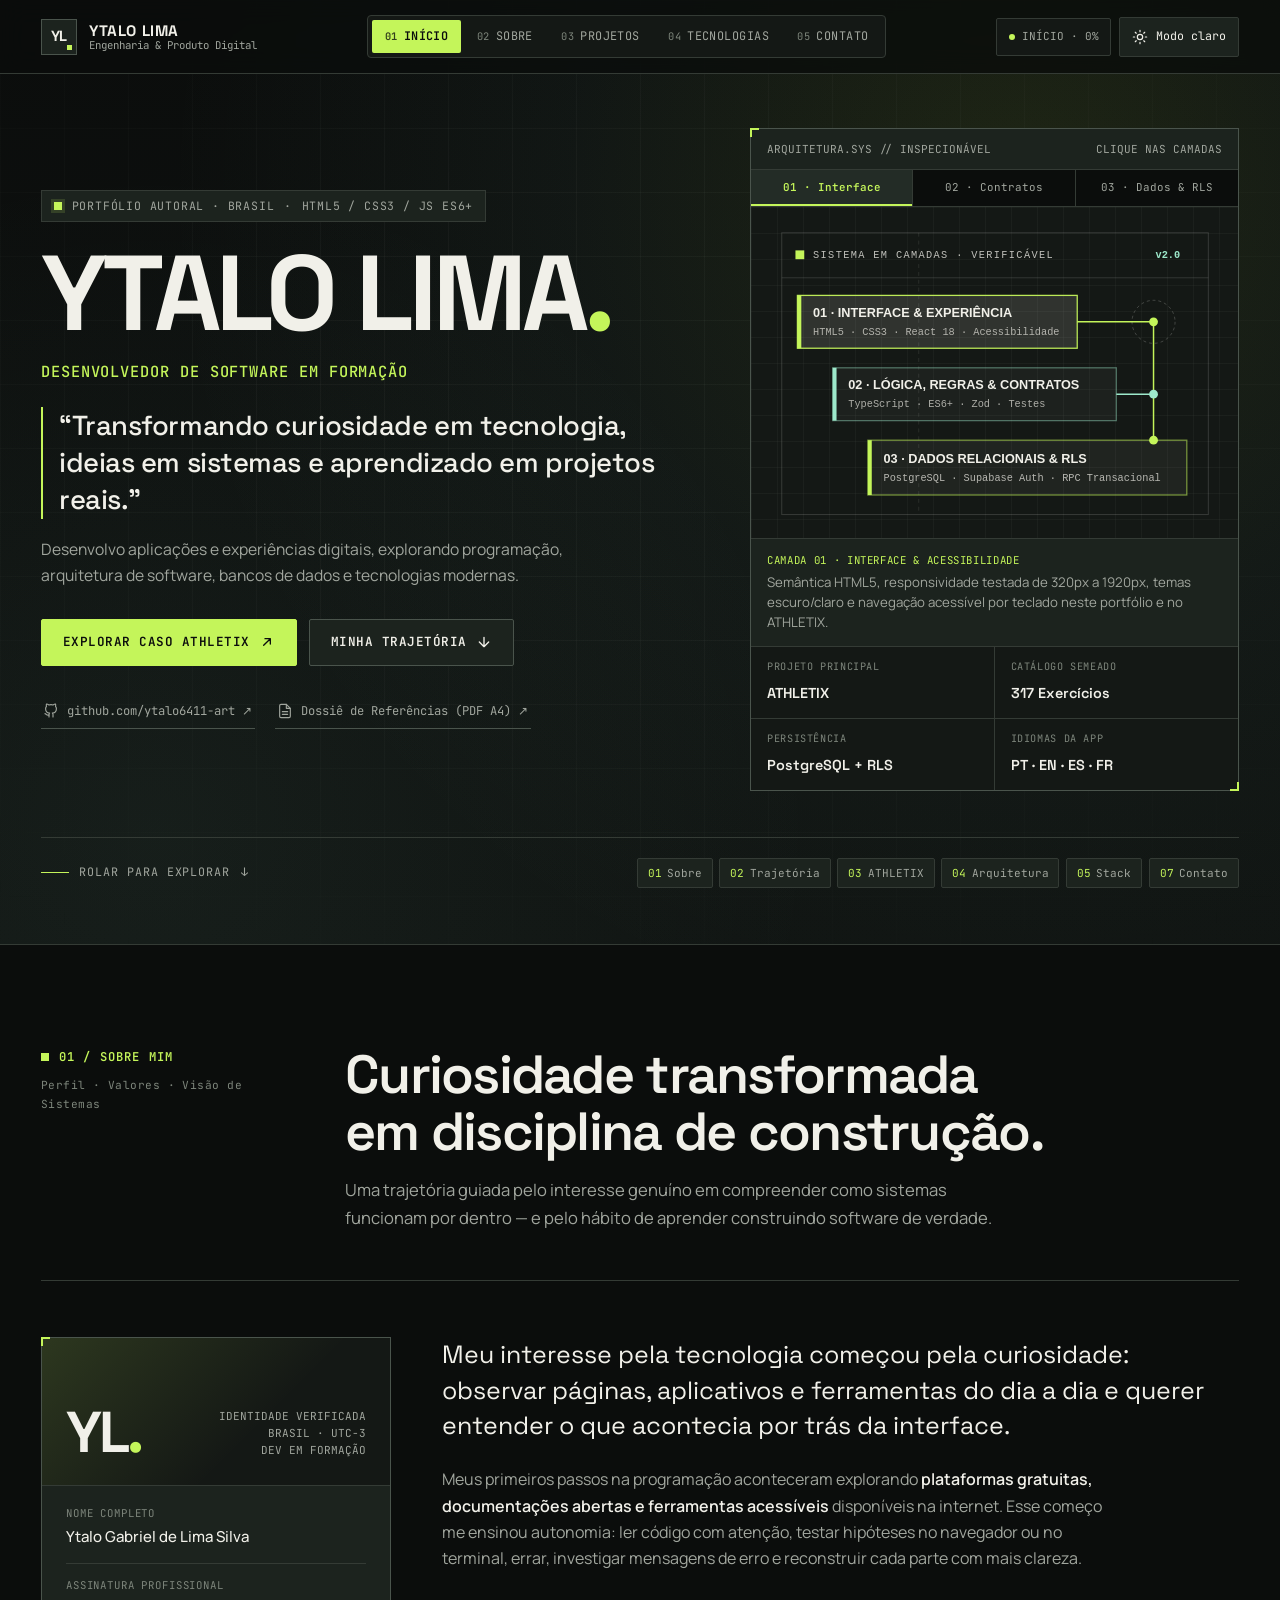
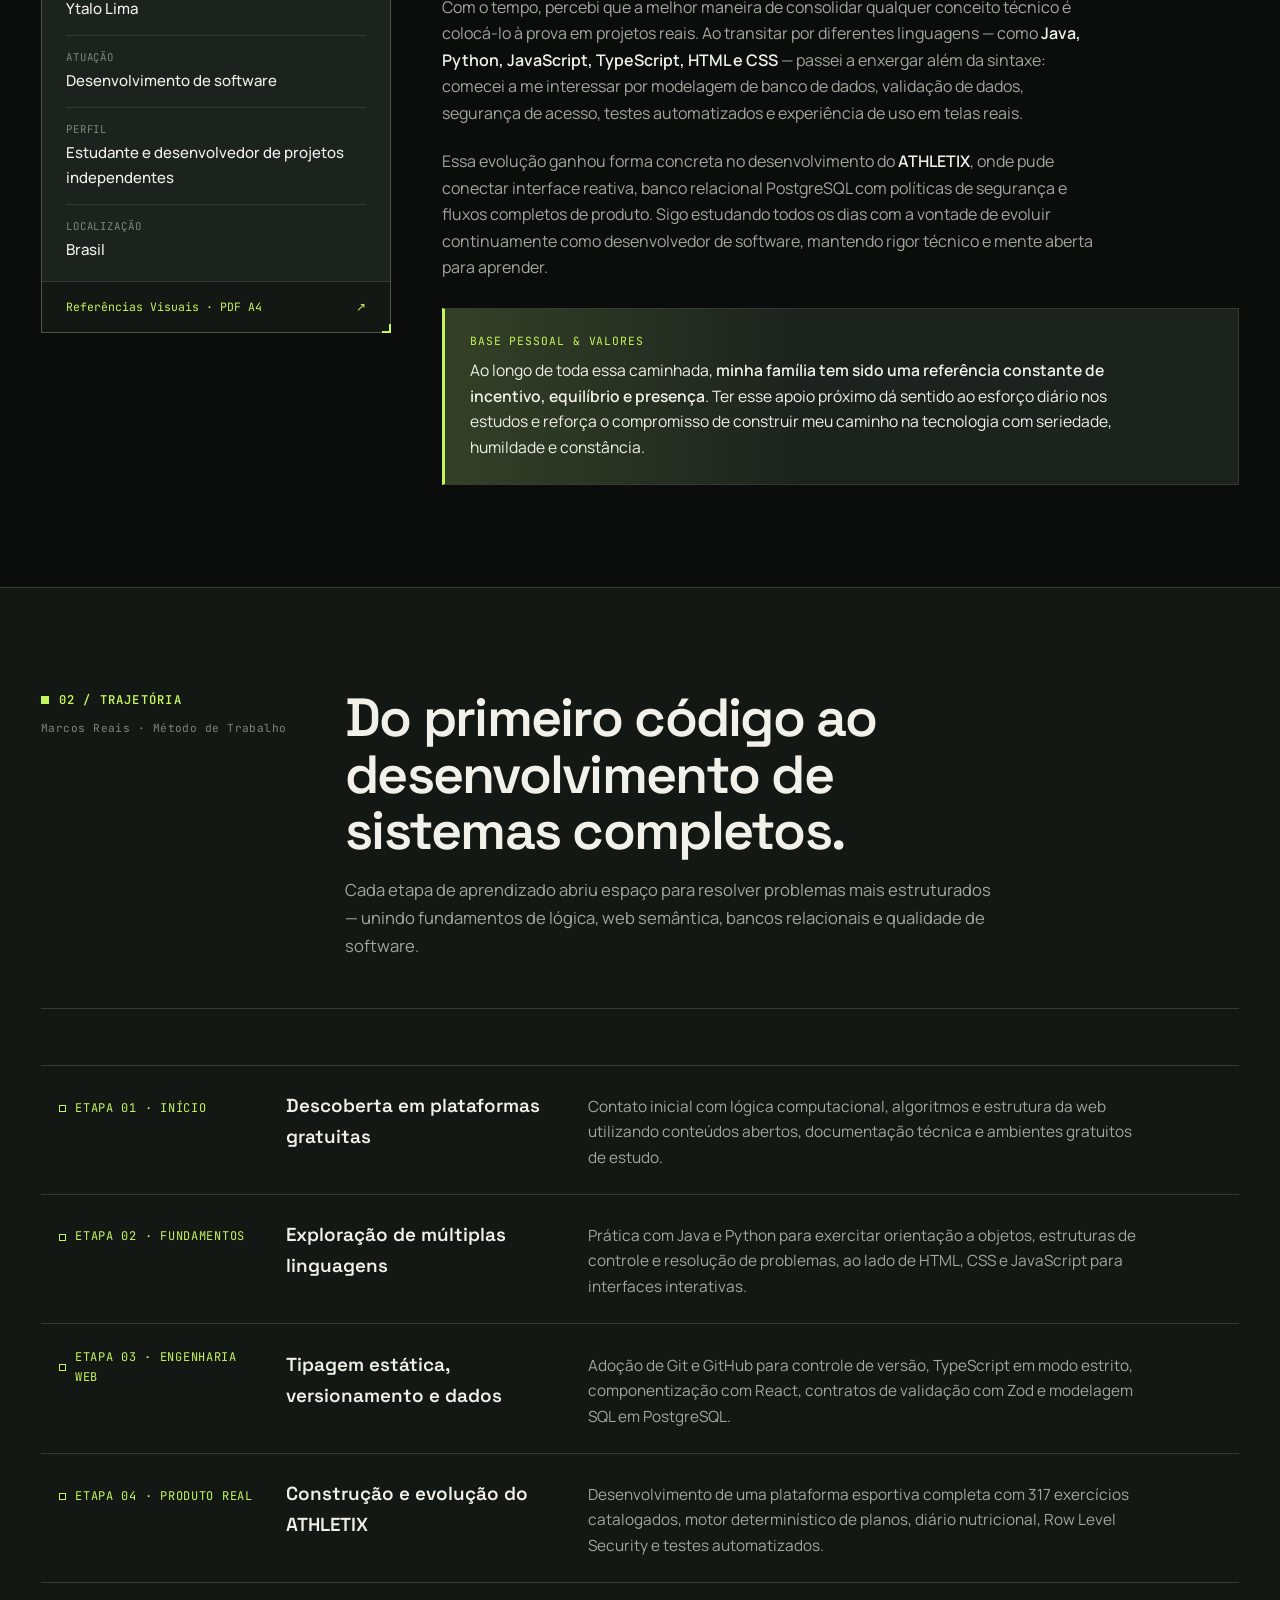
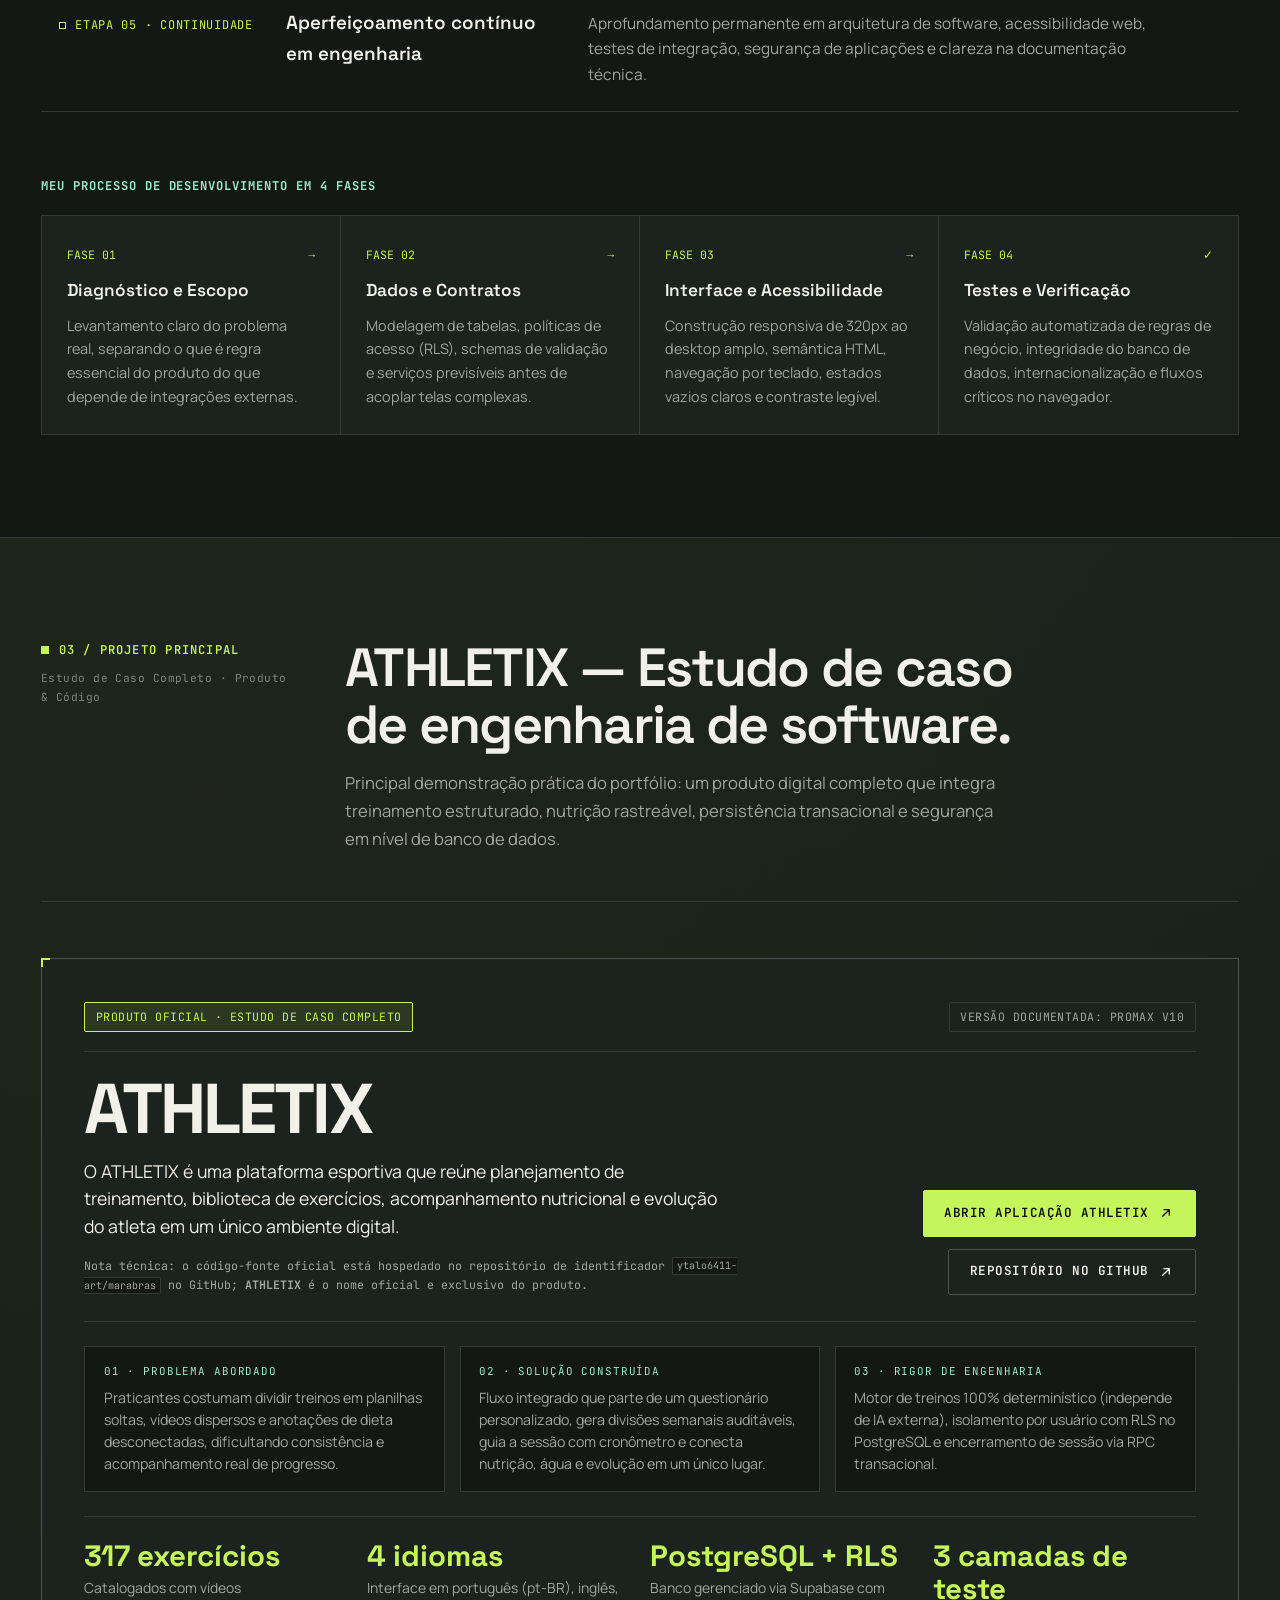
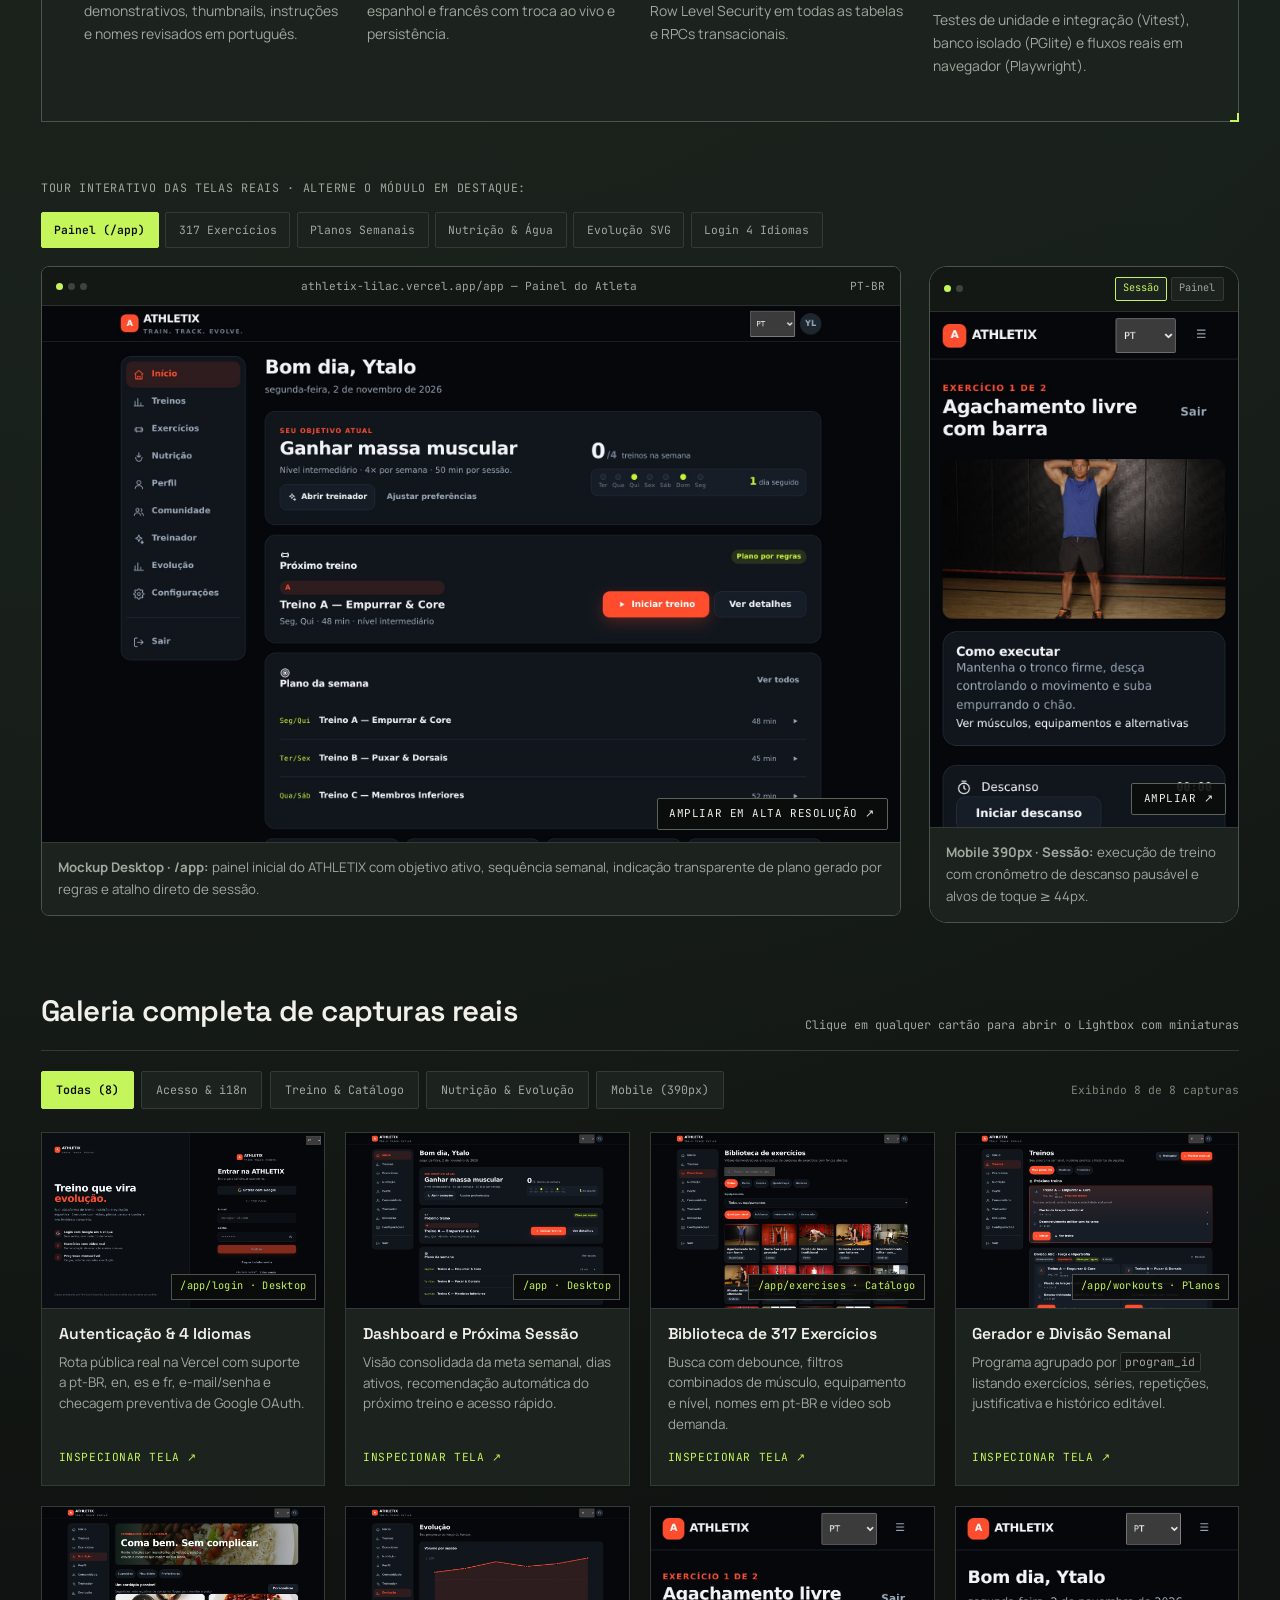
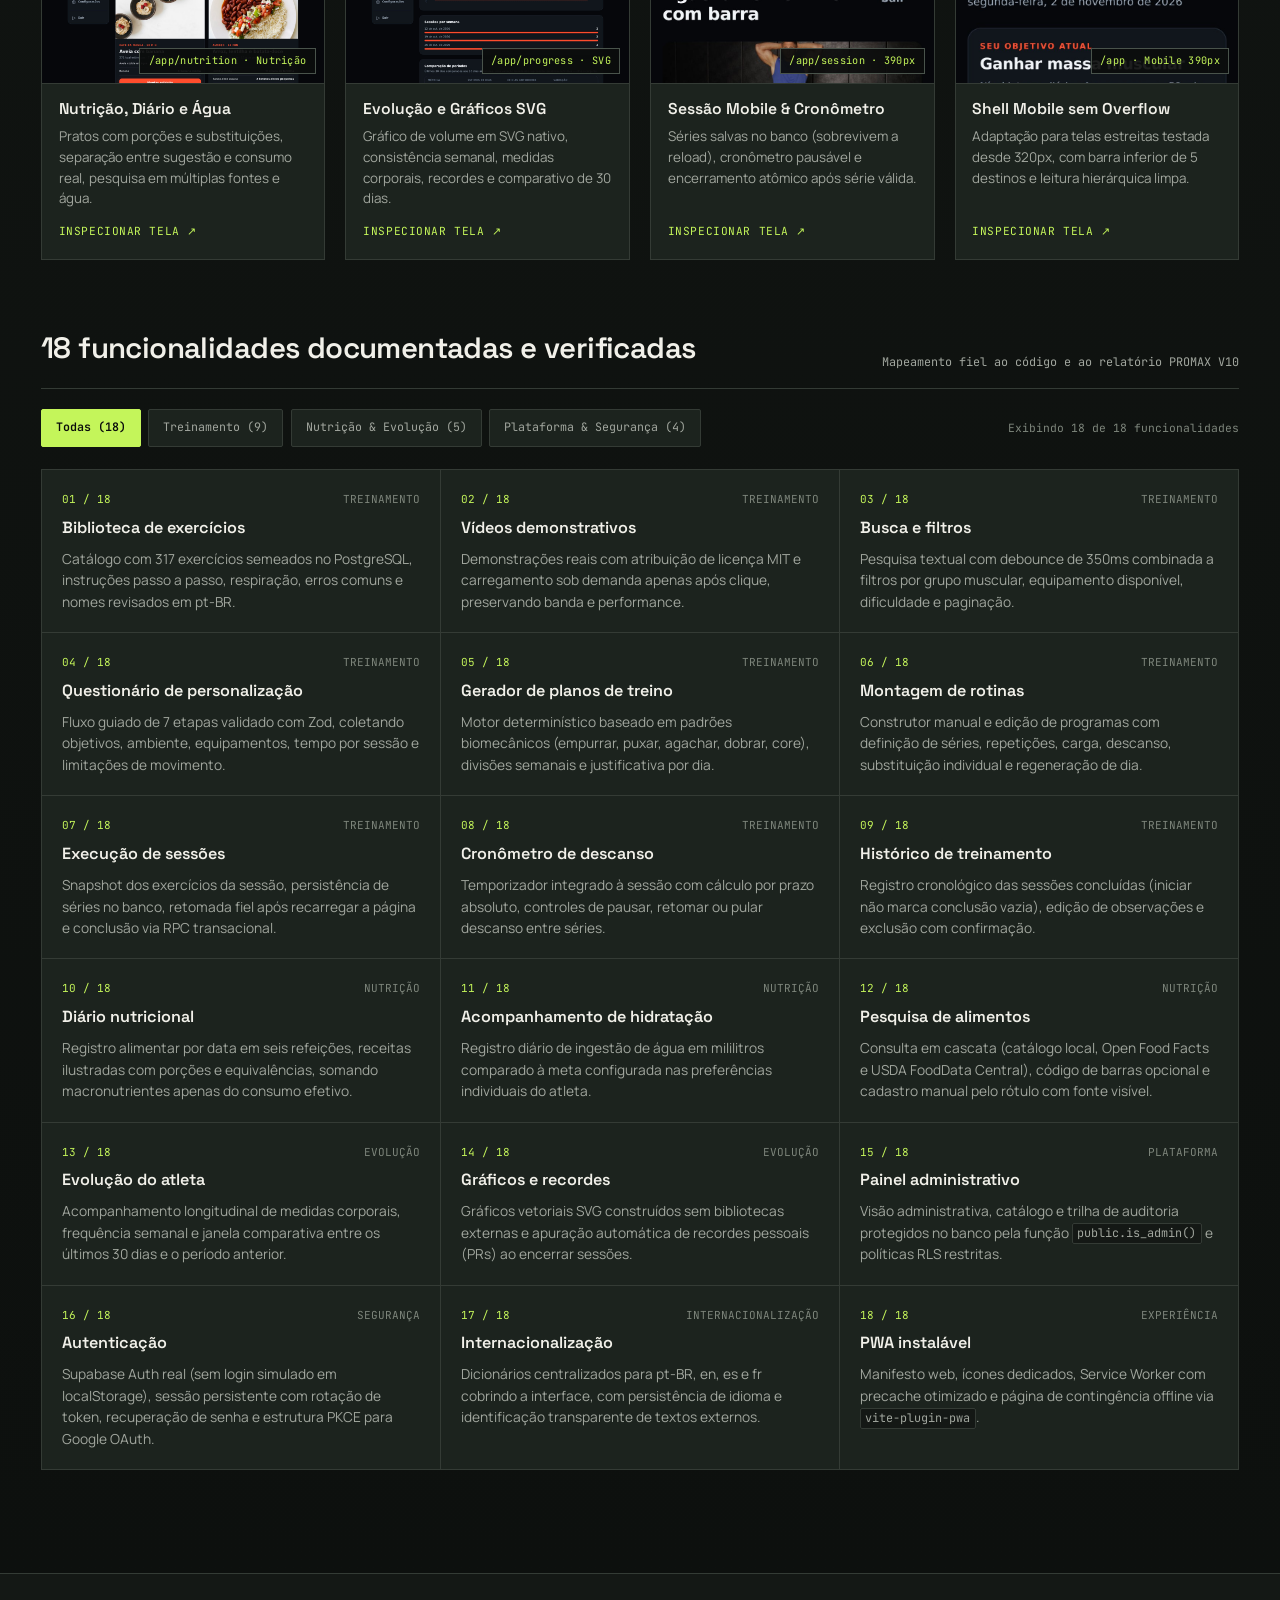
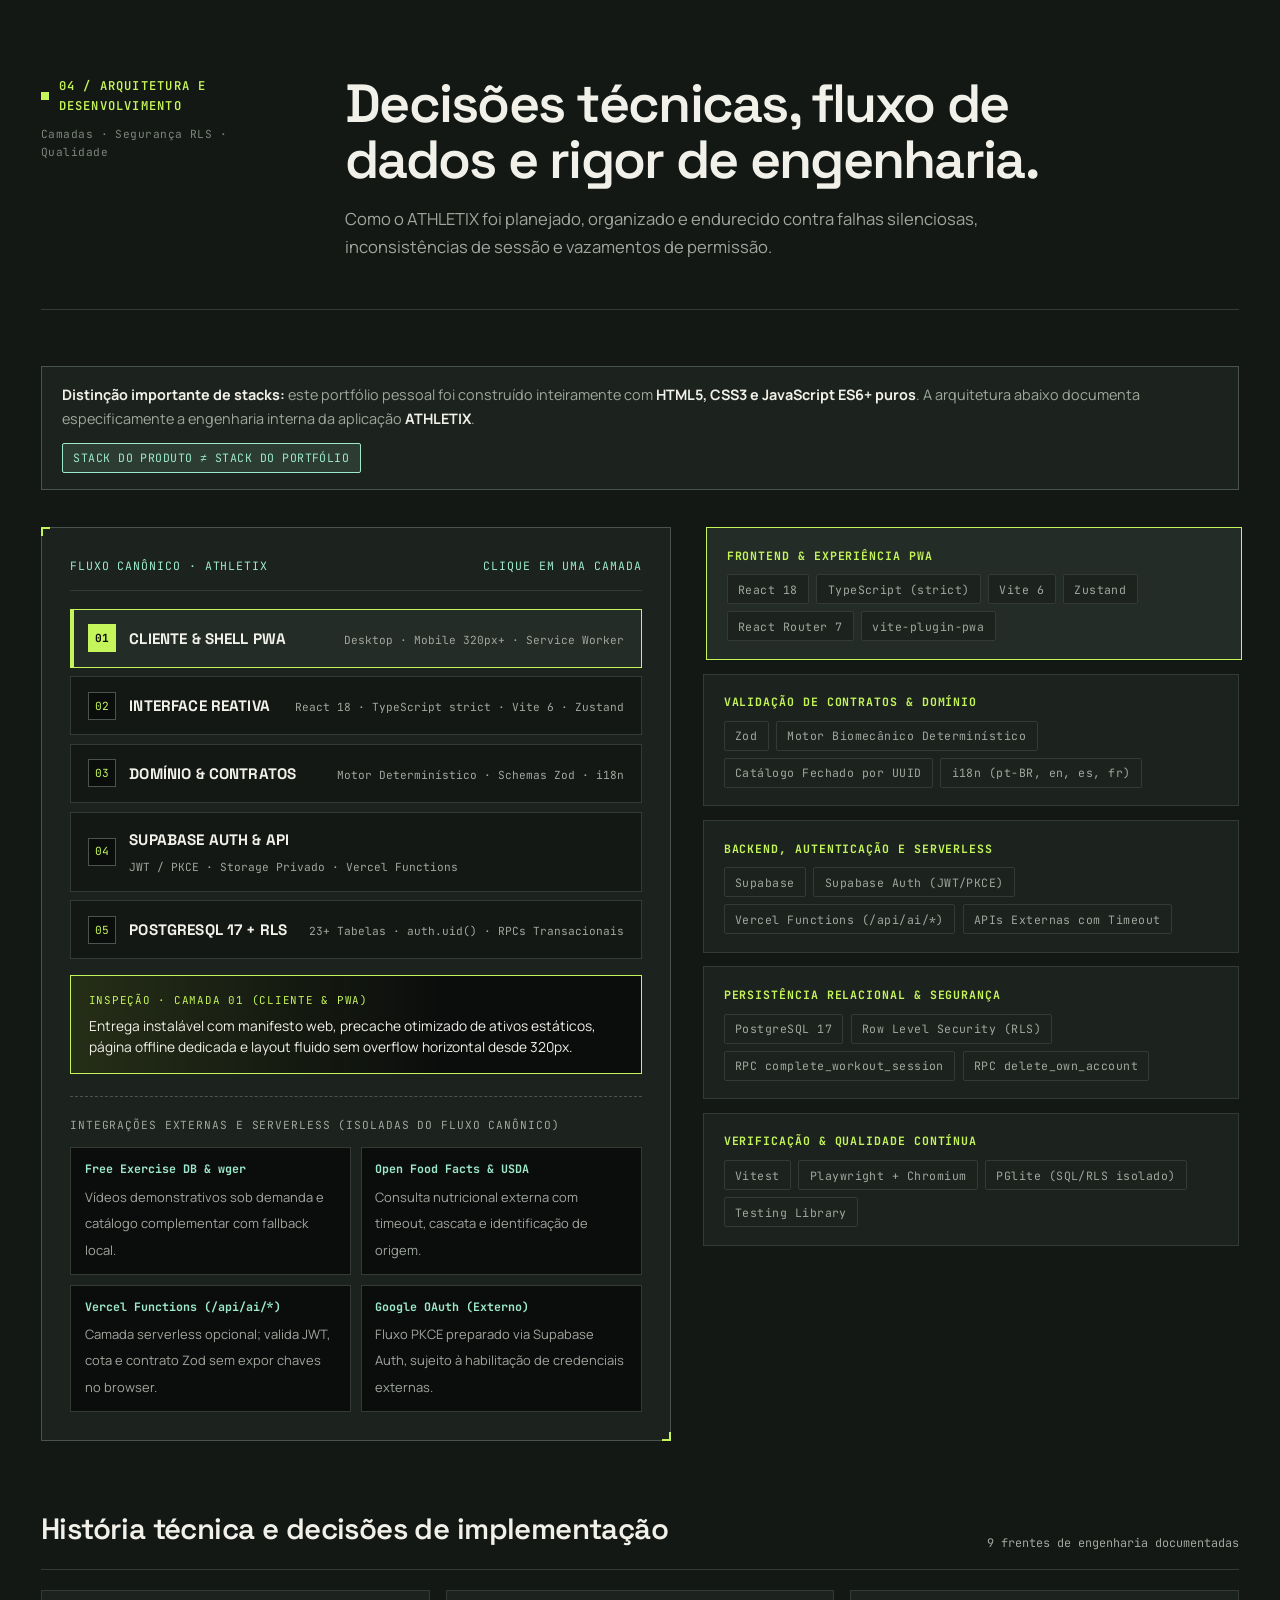
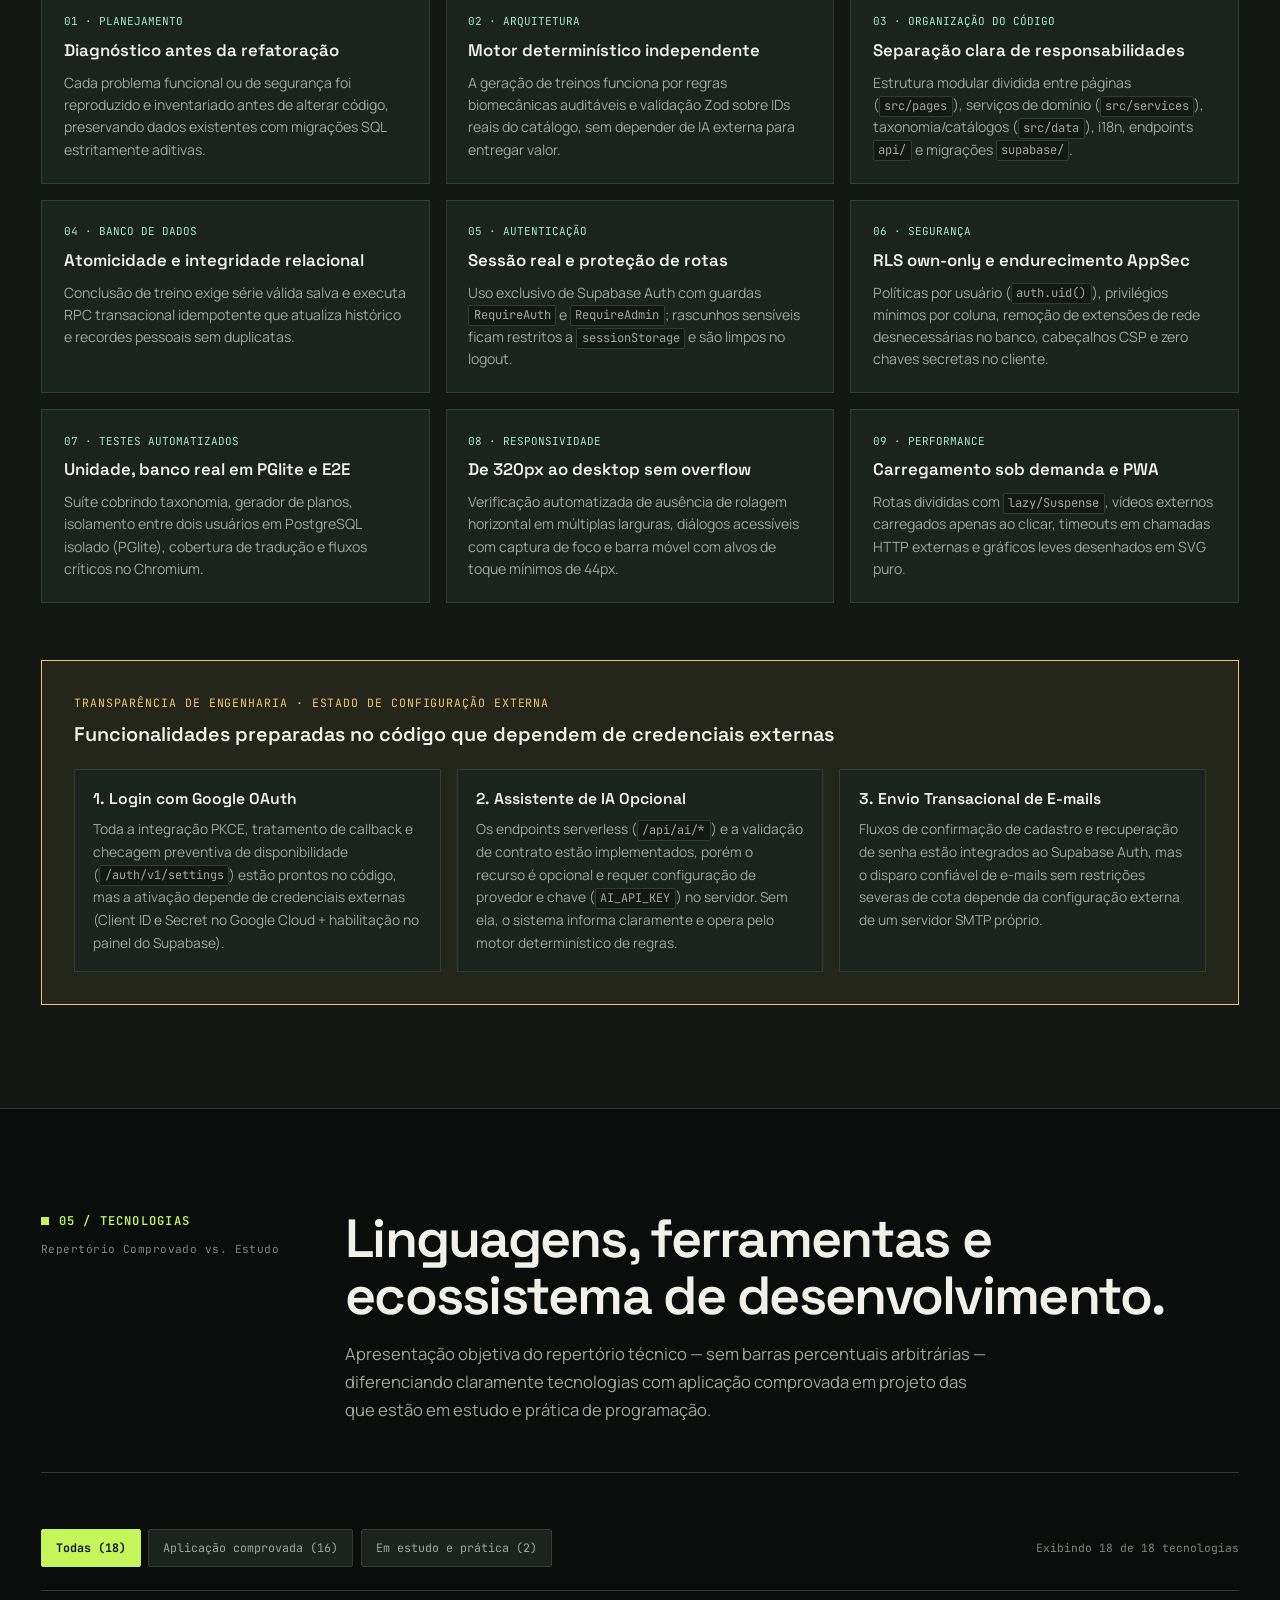
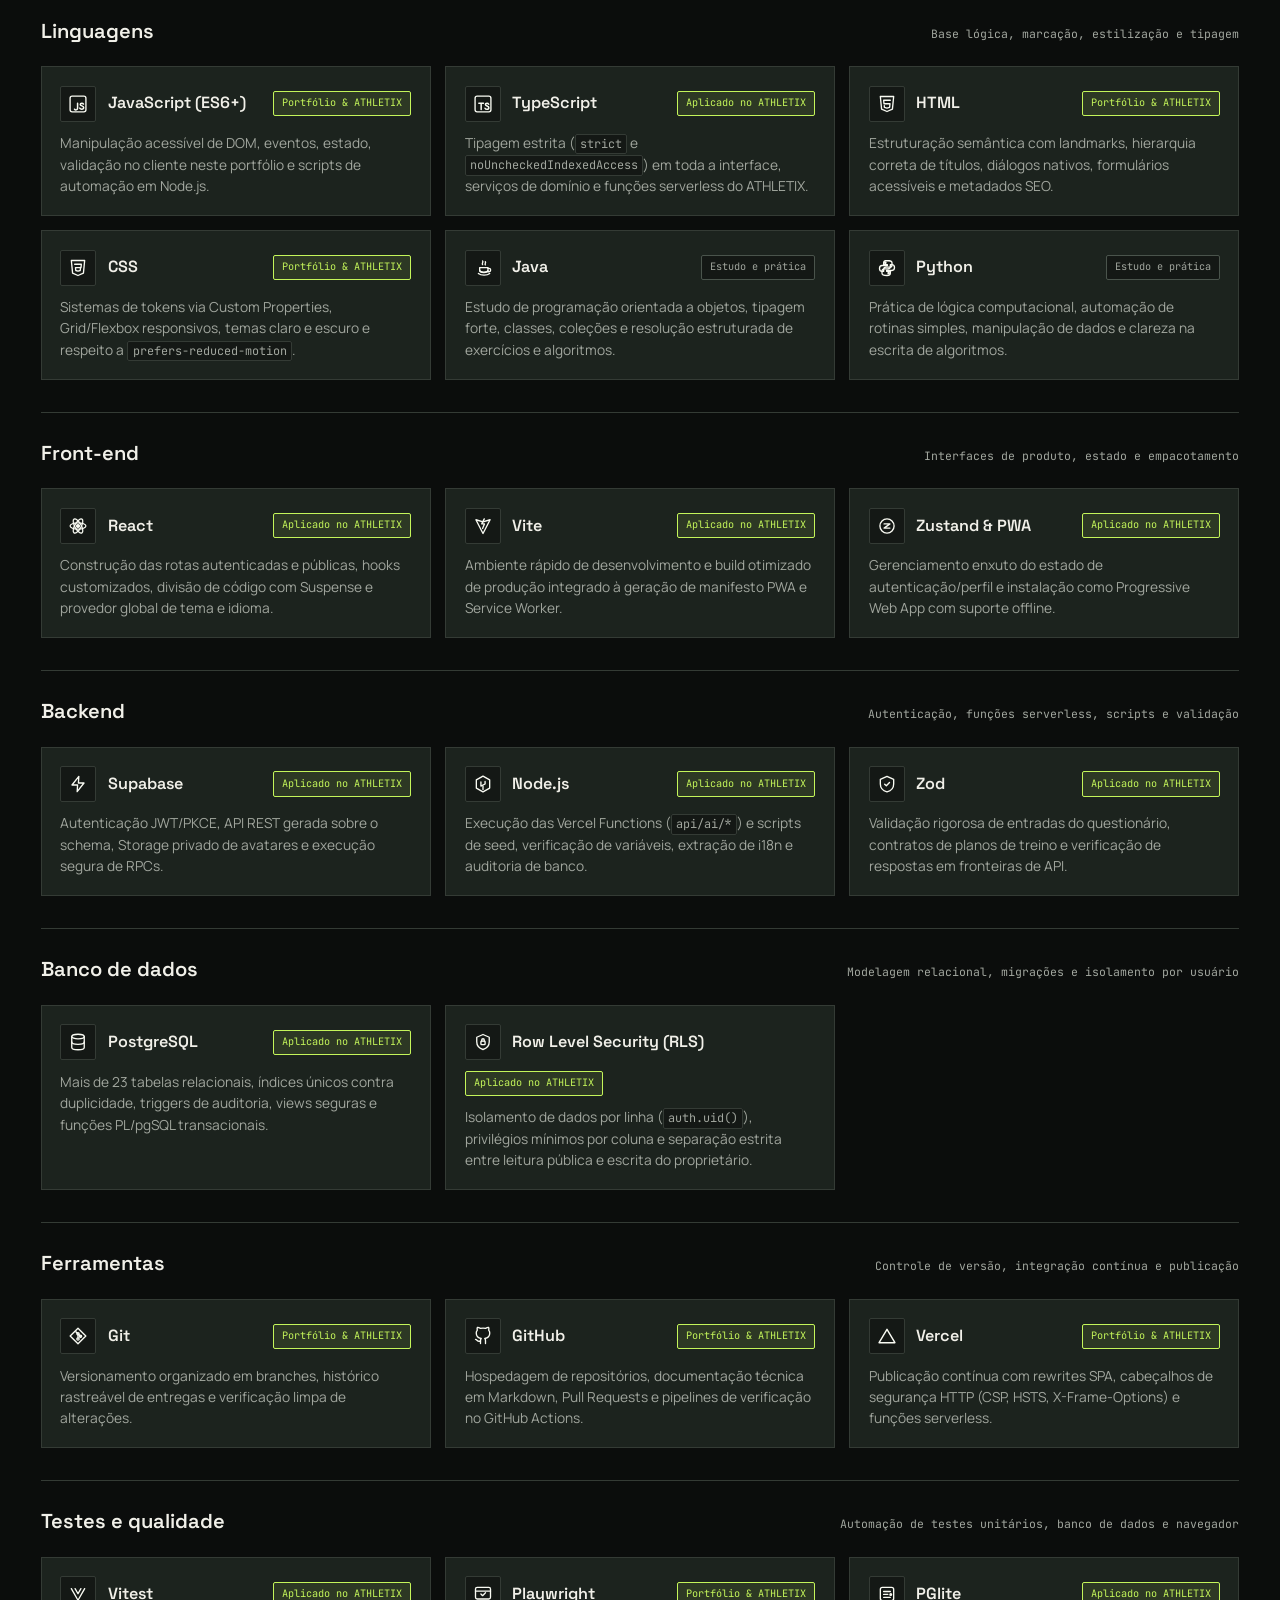
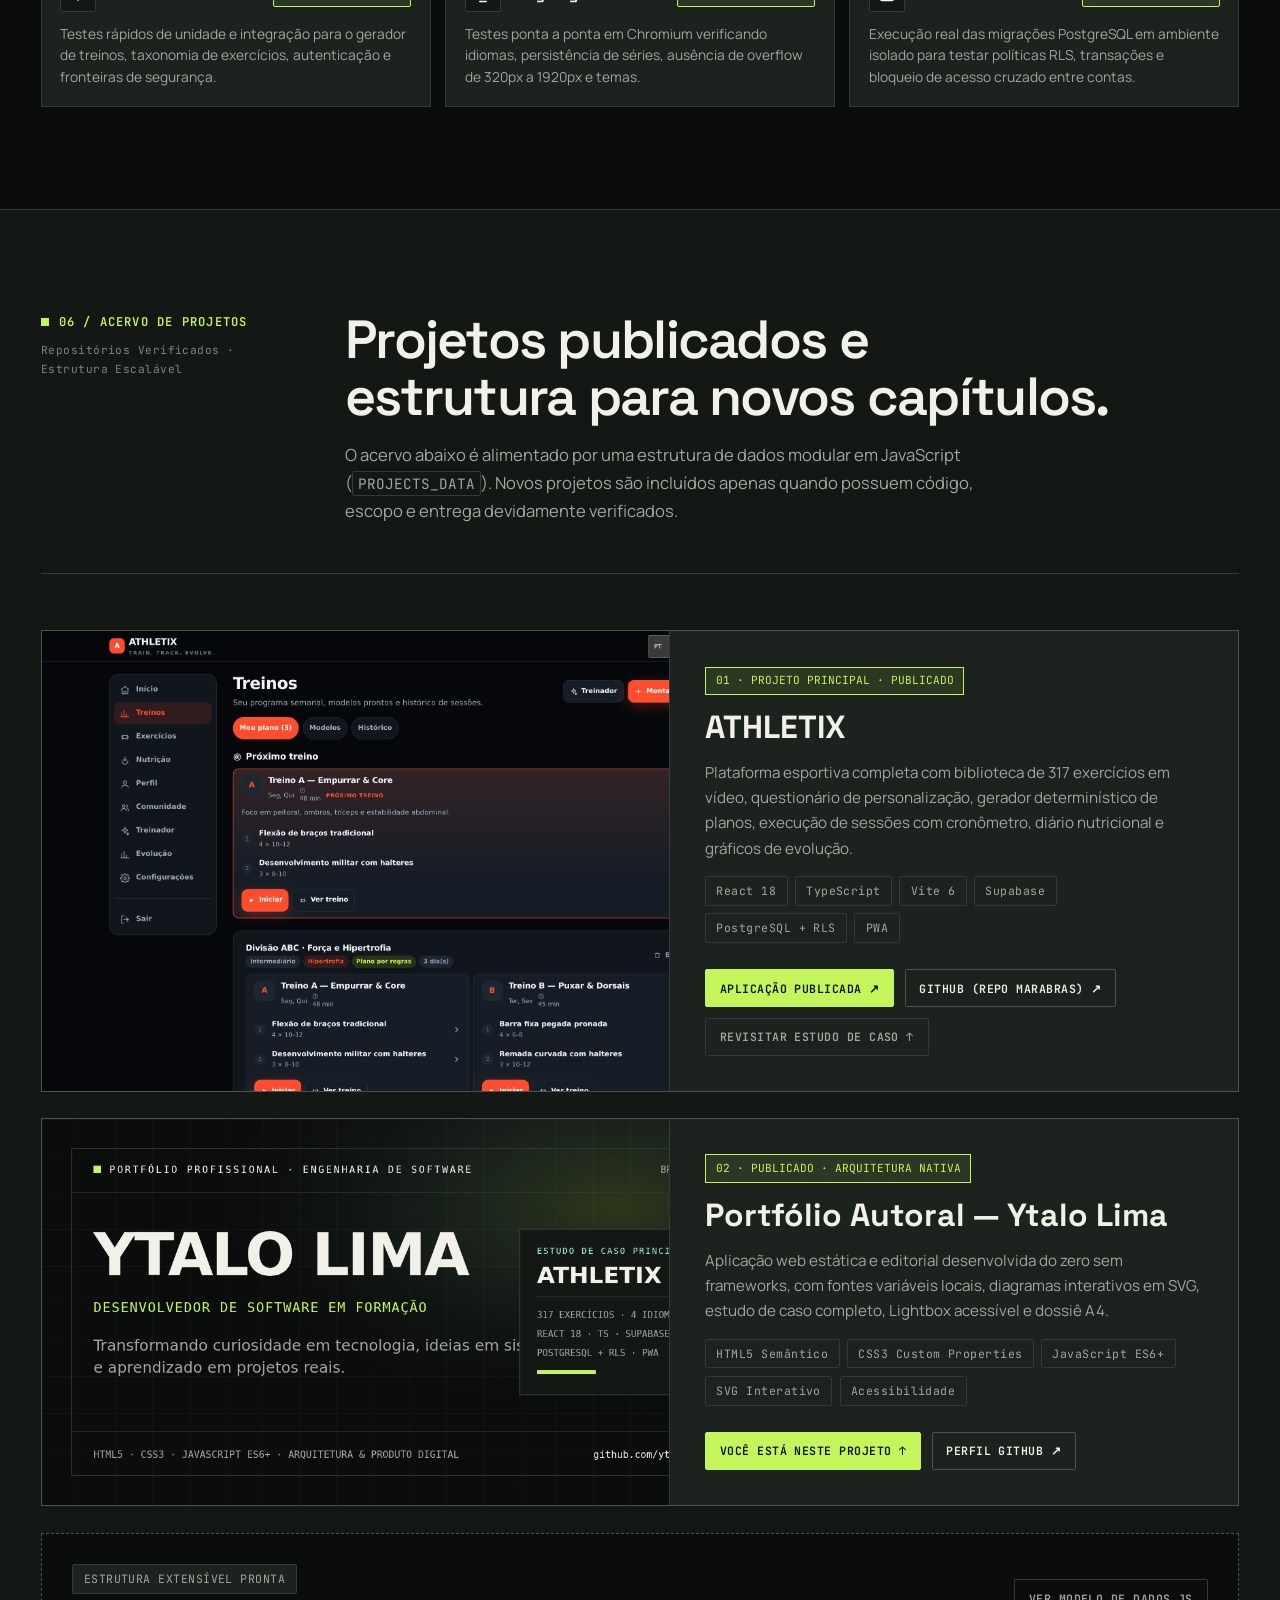
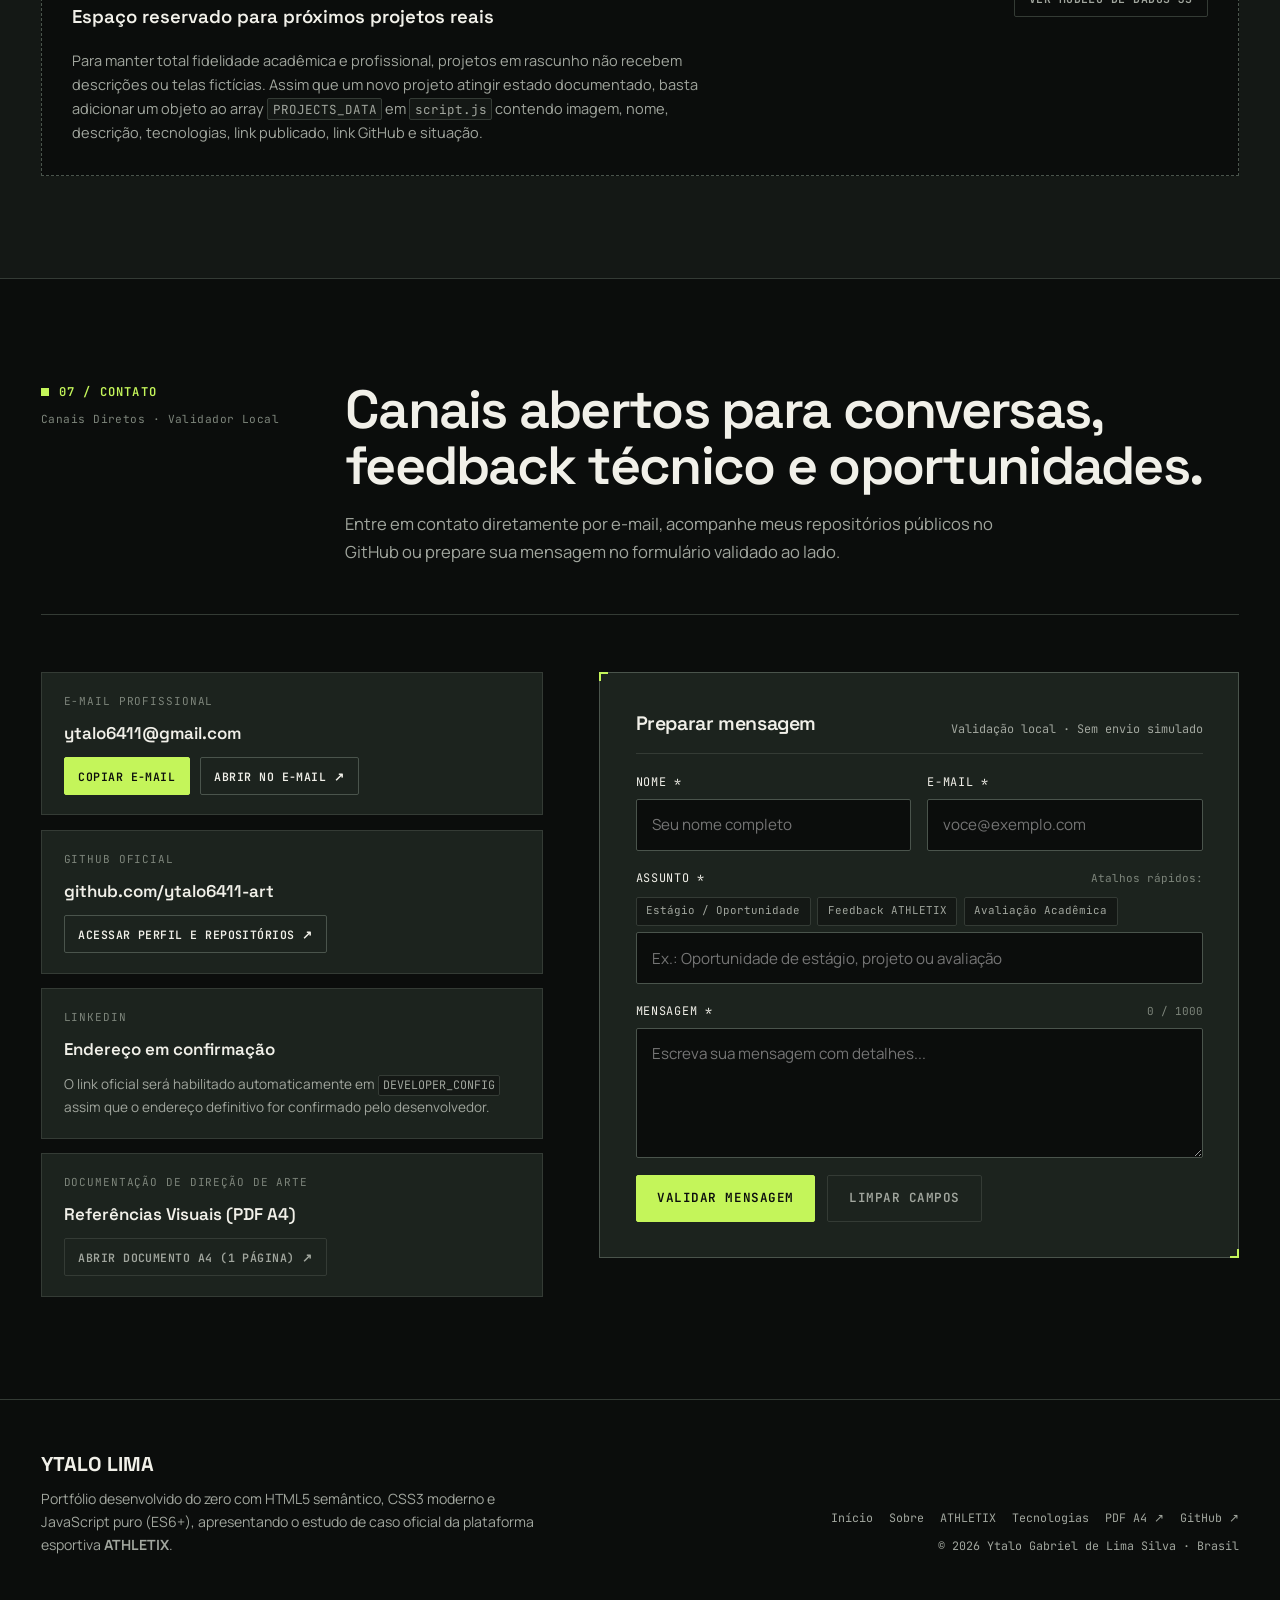
==== commit 6fe37ff7: "feat(ui-ux): refinar hierarquia visual, navegação segmentada e componentes interativos Co-authored-b" ====
--- a/index.html
+++ b/index.html
@@ -60,14 +60,29 @@
       </a>
 
       <nav class="site-nav" aria-label="Navegação principal">
-        <a class="site-nav__link" href="#inicio" data-nav-target="inicio" aria-current="true">Início</a>
-        <a class="site-nav__link" href="#sobre" data-nav-target="sobre">Sobre</a>
-        <a class="site-nav__link" href="#athletix" data-nav-target="projetos">Projetos</a>
-        <a class="site-nav__link" href="#tecnologias" data-nav-target="tecnologias">Tecnologias</a>
-        <a class="site-nav__link" href="#contato" data-nav-target="contato">Contato</a>
+        <a class="site-nav__link" href="#inicio" data-nav-target="inicio" aria-current="true">
+          <span class="site-nav__num" aria-hidden="true">01</span>Início
+        </a>
+        <a class="site-nav__link" href="#sobre" data-nav-target="sobre">
+          <span class="site-nav__num" aria-hidden="true">02</span>Sobre
+        </a>
+        <a class="site-nav__link" href="#athletix" data-nav-target="projetos">
+          <span class="site-nav__num" aria-hidden="true">03</span>Projetos
+        </a>
+        <a class="site-nav__link" href="#tecnologias" data-nav-target="tecnologias">
+          <span class="site-nav__num" aria-hidden="true">04</span>Tecnologias
+        </a>
+        <a class="site-nav__link" href="#contato" data-nav-target="contato">
+          <span class="site-nav__num" aria-hidden="true">05</span>Contato
+        </a>
       </nav>
 
       <div class="header-actions">
+        <div class="reading-telemetry" aria-hidden="true">
+          <span class="reading-telemetry__dot"></span>
+          <span id="reading-telemetry-text">INÍCIO · 0%</span>
+        </div>
+
         <button
           type="button"
           class="theme-toggle"
@@ -104,18 +119,23 @@
     </div>
   </header>
 
-  <!-- Navegação Mobile -->
+  <!-- Scrim e Navegação Mobile -->
+  <div class="mobile-nav-backdrop" id="mobile-nav-backdrop" aria-hidden="true"></div>
   <nav class="mobile-nav" id="mobile-nav" aria-label="Navegação móvel" aria-hidden="true">
     <ul class="mobile-nav__list">
-      <li><a class="mobile-nav__link" href="#inicio" data-nav-target="inicio">Início <span>01</span></a></li>
-      <li><a class="mobile-nav__link" href="#sobre" data-nav-target="sobre">Sobre &amp; Trajetória <span>02</span></a></li>
-      <li><a class="mobile-nav__link" href="#athletix" data-nav-target="projetos">Projetos · ATHLETIX <span>03</span></a></li>
-      <li><a class="mobile-nav__link" href="#tecnologias" data-nav-target="tecnologias">Tecnologias <span>04</span></a></li>
-      <li><a class="mobile-nav__link" href="#contato" data-nav-target="contato">Contato <span>05</span></a></li>
+      <li><a class="mobile-nav__link" href="#inicio" data-nav-target="inicio">Início <span>01 →</span></a></li>
+      <li><a class="mobile-nav__link" href="#sobre" data-nav-target="sobre">Sobre &amp; Trajetória <span>02 →</span></a></li>
+      <li><a class="mobile-nav__link" href="#athletix" data-nav-target="projetos">Estudo de Caso · ATHLETIX <span>03 →</span></a></li>
+      <li><a class="mobile-nav__link" href="#tecnologias" data-nav-target="tecnologias">Tecnologias &amp; Ecossistema <span>04 →</span></a></li>
+      <li><a class="mobile-nav__link" href="#contato" data-nav-target="contato">Contato Direto <span>05 →</span></a></li>
     </ul>
+    <div class="mobile-nav__actions">
+      <a class="btn btn--primary btn--sm" href="https://athletix-lilac.vercel.app" target="_blank" rel="noopener noreferrer">Abrir ATHLETIX ↗</a>
+      <a class="btn btn--secondary btn--sm" href="https://github.com/ytalo6411-art" target="_blank" rel="noopener noreferrer">GitHub Oficial ↗</a>
+    </div>
     <div class="mobile-nav__meta">
       <span>Brasil · Português (pt-BR)</span>
-      <a href="https://github.com/ytalo6411-art" target="_blank" rel="noopener noreferrer">github.com/ytalo6411-art ↗</a>
+      <a href="docs/referencias-visuais.pdf" target="_blank" rel="noopener noreferrer">Referências Visuais (PDF) ↗</a>
     </div>
   </nav>
 
@@ -123,7 +143,7 @@
     <!-- =====================================================================
          SEÇÃO 01 — HERO / APRESENTAÇÃO INICIAL
          ===================================================================== -->
-    <section class="hero" id="inicio" data-section-group="inicio" aria-labelledby="hero-title">
+    <section class="hero" id="inicio" data-section-group="inicio" data-section-label="INÍCIO" aria-labelledby="hero-title">
       <div class="container">
         <div class="hero__grid">
           <div class="hero__content" data-reveal>
@@ -134,7 +154,7 @@
               <span>HTML5 / CSS3 / JS ES6+</span>
             </div>
 
-            <h1 class="hero__title" id="hero-title">YTALO LIMA</h1>
+            <h1 class="hero__title" id="hero-title">YTALO LIMA<span class="hero__title-dot" aria-hidden="true">.</span></h1>
             <p class="hero__role">Desenvolvedor de software em formação</p>
 
             <p class="hero__manifesto">
@@ -147,12 +167,12 @@
 
             <div class="hero__actions">
               <a class="btn btn--primary" href="#athletix">
-                <span>Conhecer o ATHLETIX</span>
+                <span>Explorar caso ATHLETIX</span>
                 <svg viewBox="0 0 24 24" fill="none" stroke="currentColor" stroke-width="2" stroke-linecap="round" stroke-linejoin="round" aria-hidden="true">
                   <path d="M7 17L17 7M9 7h8v8"></path>
                 </svg>
               </a>
-              <a class="btn btn--secondary" href="#trajetoria">
+              <a class="btn btn--secondary btn--down" href="#trajetoria">
                 <span>Minha trajetória</span>
                 <svg viewBox="0 0 24 24" fill="none" stroke="currentColor" stroke-width="2" stroke-linecap="round" stroke-linejoin="round" aria-hidden="true">
                   <path d="M12 5v14M19 12l-7 7-7-7"></path>
@@ -160,79 +180,103 @@
               </a>
             </div>
 
-            <a
-              class="hero__github-link"
-              href="https://github.com/ytalo6411-art"
-              target="_blank"
-              rel="noopener noreferrer"
-            >
-              <svg viewBox="0 0 24 24" fill="none" stroke="currentColor" stroke-width="1.7" stroke-linecap="round" stroke-linejoin="round" aria-hidden="true">
-                <path d="M15 21v-3.5a3.2 3.2 0 0 0-.9-2.5c3-.3 6-1.5 6-6.5a5 5 0 0 0-1.3-3.5 4.6 4.6 0 0 0-.1-3.4s-1.1-.3-3.6 1.3a12.3 12.3 0 0 0-6.2 0C6.4 1.3 5.3 1.6 5.3 1.6a4.6 4.6 0 0 0-.1 3.4A5 5 0 0 0 3.9 8.5c0 5 3 6.2 6 6.5a3.2 3.2 0 0 0-.9 2.5V21"></path>
-                <path d="M9 18c-4 1.4-4-2-6-2"></path>
+            <div class="hero__links-row">
+              <a
+                class="hero__github-link"
+                href="https://github.com/ytalo6411-art"
+                target="_blank"
+                rel="noopener noreferrer"
+              >
+                <svg viewBox="0 0 24 24" fill="none" stroke="currentColor" stroke-width="1.7" stroke-linecap="round" stroke-linejoin="round" aria-hidden="true">
+                  <path d="M15 21v-3.5a3.2 3.2 0 0 0-.9-2.5c3-.3 6-1.5 6-6.5a5 5 0 0 0-1.3-3.5 4.6 4.6 0 0 0-.1-3.4s-1.1-.3-3.6 1.3a12.3 12.3 0 0 0-6.2 0C6.4 1.3 5.3 1.6 5.3 1.6a4.6 4.6 0 0 0-.1 3.4A5 5 0 0 0 3.9 8.5c0 5 3 6.2 6 6.5a3.2 3.2 0 0 0-.9 2.5V21"></path>
+                  <path d="M9 18c-4 1.4-4-2-6-2"></path>
+                </svg>
+                <span>github.com/ytalo6411-art ↗</span>
+              </a>
+
+              <a
+                class="hero__github-link"
+                href="docs/referencias-visuais.pdf"
+                target="_blank"
+                rel="noopener noreferrer"
+              >
+                <svg viewBox="0 0 24 24" fill="none" stroke="currentColor" stroke-width="1.7" stroke-linecap="round" stroke-linejoin="round" aria-hidden="true">
+                  <path d="M14 2H6a2 2 0 0 0-2 2v16a2 2 0 0 0 2 2h12a2 2 0 0 0 2-2V8z"></path>
+                  <path d="M14 2v6h6M16 13H8M16 17H8"></path>
+                </svg>
+                <span>Dossiê de Referências (PDF A4) ↗</span>
+              </a>
+            </div>
+          </div>
+
+          <!-- Composição Visual Autoral Interativa (Sem rosto fictício) -->
+          <aside class="hero-construct editorial-frame" aria-label="Diagrama interativo de engenharia em camadas" data-reveal>
+            <div class="hero-construct__bar">
+              <span>ARQUITETURA.SYS // INSPECIONÁVEL</span>
+              <span>CLIQUE NAS CAMADAS</span>
+            </div>
+
+            <div class="hero-construct__tabs" role="tablist" aria-label="Selecionar camada arquitetural">
+              <button type="button" class="blueprint-tab" role="tab" data-blueprint-tab="0" aria-selected="true">01 · Interface</button>
+              <button type="button" class="blueprint-tab" role="tab" data-blueprint-tab="1" aria-selected="false">02 · Contratos</button>
+              <button type="button" class="blueprint-tab" role="tab" data-blueprint-tab="2" aria-selected="false">03 · Dados &amp; RLS</button>
+            </div>
+
+            <div class="hero-construct__canvas">
+              <svg class="hero-construct__svg" viewBox="0 0 460 308" role="img" aria-label="Construção geométrica interativa representando três camadas: Interface e Experiência, Lógica e Contratos, e Dados Relacionais com RLS">
+                <!-- Moldura de coordenadas -->
+                <rect x="12" y="10" width="436" height="288" fill="none" stroke="currentColor" stroke-opacity="0.16" stroke-width="1"/>
+                <line x1="12" y1="56" x2="448" y2="56" stroke="currentColor" stroke-opacity="0.14" stroke-width="1"/>
+                <line x1="152" y1="10" x2="152" y2="298" stroke="currentColor" stroke-opacity="0.1" stroke-dasharray="4 4"/>
+
+                <!-- Cabeçalho interno -->
+                <rect x="26" y="28" width="9" height="9" style="fill: var(--accent-primary)"/>
+                <text x="44" y="36" fill="currentColor" fill-opacity="0.78" font-family="monospace" font-size="10.5" letter-spacing="1.4">SISTEMA EM CAMADAS · VERIFICÁVEL</text>
+                <text x="394" y="36" style="fill: var(--accent-alt)" font-family="monospace" font-weight="600" font-size="10.5">v2.0</text>
+
+                <!-- Camada 01: Interface -->
+                <g class="blueprint-layer is-active" data-blueprint-layer="0">
+                  <rect class="layer-box" x="28" y="74" width="286" height="54" fill="currentColor" fill-opacity="0.05" style="stroke: var(--accent-primary)" stroke-opacity="0.45" stroke-width="1.3"/>
+                  <rect x="28" y="74" width="4" height="54" style="fill: var(--accent-primary)"/>
+                  <text x="44" y="96" fill="currentColor" font-family="sans-serif" font-weight="700" font-size="13">01 · INTERFACE &amp; EXPERIÊNCIA</text>
+                  <text x="44" y="114" fill="currentColor" fill-opacity="0.68" font-family="monospace" font-size="10.5">HTML5 · CSS3 · React 18 · Acessibilidade</text>
+                </g>
+
+                <!-- Camada 02: Regras & Validações -->
+                <g class="blueprint-layer" data-blueprint-layer="1">
+                  <rect class="layer-box" x="64" y="148" width="290" height="54" fill="currentColor" fill-opacity="0.04" style="stroke: var(--accent-alt)" stroke-opacity="0.42" stroke-width="1.3"/>
+                  <rect x="64" y="148" width="4" height="54" style="fill: var(--accent-alt)"/>
+                  <text x="80" y="170" fill="currentColor" font-family="sans-serif" font-weight="700" font-size="13">02 · LÓGICA, REGRAS &amp; CONTRATOS</text>
+                  <text x="80" y="188" fill="currentColor" fill-opacity="0.68" font-family="monospace" font-size="10.5">TypeScript · ES6+ · Zod · Testes</text>
+                </g>
+
+                <!-- Camada 03: Dados & Segurança -->
+                <g class="blueprint-layer" data-blueprint-layer="2">
+                  <rect class="layer-box" x="100" y="222" width="326" height="56" fill="currentColor" fill-opacity="0.05" style="stroke: var(--accent-primary)" stroke-opacity="0.55" stroke-width="1.3"/>
+                  <rect x="100" y="222" width="4" height="56" style="fill: var(--accent-primary)"/>
+                  <text x="116" y="245" fill="currentColor" font-family="sans-serif" font-weight="700" font-size="13">03 · DADOS RELACIONAIS &amp; RLS</text>
+                  <text x="116" y="264" fill="currentColor" fill-opacity="0.72" font-family="monospace" font-size="10.5">PostgreSQL · Supabase Auth · RPC Transacional</text>
+                </g>
+
+                <!-- Conectores vetoriais -->
+                <path d="M314 101 H392 V222" fill="none" style="stroke: var(--accent-primary)" stroke-width="1.5"/>
+                <circle cx="392" cy="101" r="4.5" style="fill: var(--accent-primary)"/>
+                <circle cx="392" cy="175" r="4.5" style="fill: var(--accent-alt)"/>
+                <line x1="354" y1="175" x2="392" y2="175" style="stroke: var(--accent-alt)" stroke-width="1.4"/>
+                <circle cx="392" cy="222" r="4.5" style="fill: var(--accent-primary)"/>
+
+                <!-- Selo geométrico orbital -->
+                <circle cx="392" cy="101" r="22" fill="none" stroke="currentColor" stroke-opacity="0.22" stroke-dasharray="3 3"/>
               </svg>
-              <span>GitHub Oficial — github.com/ytalo6411-art</span>
-            </a>
-          </div>
-
-          <!-- Composição Visual Autoral (Arquitetura & Sistema Editorial — Sem rosto fictício) -->
-          <aside class="hero-construct" aria-label="Diagrama visual autoral de engenharia e sistemas" data-reveal>
-            <div class="hero-construct__bar">
-              <span>ARQUITETURA.SYS // 01</span>
-              <span>DOSSIÊ TÉCNICO</span>
-            </div>
-            <div class="hero-construct__canvas">
-              <svg class="hero-construct__svg" viewBox="0 0 460 320" role="img" aria-label="Construção geométrica abstrata representando camadas de interface, serviços de validação e banco de dados relacional">
-                <defs>
-                  <linearGradient id="constructAccent" x1="0%" y1="0%" x2="100%" y2="100%">
-                    <stop offset="0%" stop-color="#C4F55A" stop-opacity="0.9"/>
-                    <stop offset="100%" stop-color="#9DE9CB" stop-opacity="0.75"/>
-                  </linearGradient>
-                </defs>
-
-                <!-- Moldura de coordenadas -->
-                <rect x="12" y="12" width="436" height="296" fill="none" stroke="currentColor" stroke-opacity="0.18" stroke-width="1"/>
-                <line x1="12" y1="62" x2="448" y2="62" stroke="currentColor" stroke-opacity="0.15" stroke-width="1"/>
-                <line x1="152" y1="12" x2="152" y2="308" stroke="currentColor" stroke-opacity="0.12" stroke-dasharray="4 4"/>
-
-                <!-- Cabeçalho interno -->
-                <rect x="26" y="30" width="10" height="10" style="fill: var(--accent-primary)"/>
-                <text x="46" y="39" fill="currentColor" fill-opacity="0.78" font-family="monospace" font-size="11" letter-spacing="1.5">SISTEMA EM CAMADAS · VERIFICÁVEL</text>
-                <text x="392" y="39" style="fill: var(--accent-alt)" font-family="monospace" font-weight="600" font-size="11">v2.0</text>
-
-                <!-- Camada 01: Interface -->
-                <g>
-                  <rect x="28" y="82" width="286" height="54" fill="currentColor" fill-opacity="0.04" stroke="currentColor" stroke-opacity="0.32" stroke-width="1.2"/>
-                  <rect x="28" y="82" width="4" height="54" style="fill: var(--accent-primary)"/>
-                  <text x="44" y="104" fill="currentColor" font-family="sans-serif" font-weight="700" font-size="13">01 · INTERFACE &amp; EXPERIÊNCIA</text>
-                  <text x="44" y="122" fill="currentColor" fill-opacity="0.68" font-family="monospace" font-size="10.5">HTML5 · CSS3 · React 18 · Acessibilidade</text>
-                </g>
-
-                <!-- Camada 02: Regras & Validações -->
-                <g>
-                  <rect x="64" y="156" width="290" height="54" fill="currentColor" fill-opacity="0.04" stroke="currentColor" stroke-opacity="0.32" stroke-width="1.2"/>
-                  <rect x="64" y="156" width="4" height="54" style="fill: var(--accent-alt)"/>
-                  <text x="80" y="178" fill="currentColor" font-family="sans-serif" font-weight="700" font-size="13">02 · LÓGICA, REGRAS &amp; CONTRATOS</text>
-                  <text x="80" y="196" fill="currentColor" fill-opacity="0.68" font-family="monospace" font-size="10.5">TypeScript · ES6+ · Zod · Testes</text>
-                </g>
-
-                <!-- Camada 03: Dados & Segurança -->
-                <g>
-                  <rect x="100" y="230" width="326" height="56" fill="currentColor" fill-opacity="0.06" style="stroke: var(--accent-primary)" stroke-opacity="0.8" stroke-width="1.3"/>
-                  <text x="116" y="253" fill="currentColor" font-family="sans-serif" font-weight="700" font-size="13">03 · DADOS RELACIONAIS &amp; RLS</text>
-                  <text x="116" y="272" fill="currentColor" fill-opacity="0.72" font-family="monospace" font-size="10.5">PostgreSQL · Supabase Auth · RPC Transacional</text>
-                </g>
-
-                <!-- Conectores vetoriais -->
-                <path d="M314 109 H392 V230" fill="none" style="stroke: var(--accent-primary)" stroke-width="1.5"/>
-                <circle cx="392" cy="109" r="4" style="fill: var(--accent-primary)"/>
-                <circle cx="392" cy="183" r="4" style="fill: var(--accent-alt)"/>
-                <line x1="354" y1="183" x2="392" y2="183" style="stroke: var(--accent-alt)" stroke-width="1.4"/>
-                <circle cx="392" cy="230" r="4.5" style="fill: var(--accent-primary)"/>
-
-                <!-- Selo geométrico orbital -->
-                <circle cx="392" cy="109" r="24" fill="none" stroke="currentColor" stroke-opacity="0.22" stroke-dasharray="3 3"/>
-              </svg>
-            </div>
+            </div>
+
+            <div class="hero-construct__readout" aria-live="polite">
+              <span class="hero-construct__readout-label" id="hero-readout-label">CAMADA 01 · INTERFACE &amp; ACESSIBILIDADE</span>
+              <p class="hero-construct__readout-text" id="hero-readout-text">
+                Semântica HTML5, responsividade testada de 320px a 1920px, temas escuro/claro e navegação acessível por teclado neste portfólio e no ATHLETIX.
+              </p>
+            </div>
+
             <div class="hero-construct__specs">
               <div class="hero-construct__spec">
                 <span class="hero-construct__spec-label">Projeto Principal</span>
@@ -257,10 +301,18 @@
         <div class="hero__footer">
           <a class="scroll-cue" href="#sobre">
             <span class="scroll-cue__line" aria-hidden="true"></span>
-            <span>Rolar para explorar o portfólio</span>
+            <span>Rolar para explorar</span>
             <span aria-hidden="true">↓</span>
           </a>
-          <span class="mono-tag">ÍNDICE EDITORIAL · 08 SEÇÕES</span>
+
+          <nav class="hero__quick-index" aria-label="Índice rápido das seções">
+            <a class="quick-jump" href="#sobre"><span>01</span> Sobre</a>
+            <a class="quick-jump" href="#trajetoria"><span>02</span> Trajetória</a>
+            <a class="quick-jump" href="#athletix"><span>03</span> ATHLETIX</a>
+            <a class="quick-jump" href="#arquitetura"><span>04</span> Arquitetura</a>
+            <a class="quick-jump" href="#tecnologias"><span>05</span> Stack</a>
+            <a class="quick-jump" href="#contato"><span>07</span> Contato</a>
+          </nav>
         </div>
       </div>
     </section>
@@ -268,11 +320,12 @@
     <!-- =====================================================================
          SEÇÃO 02 — SOBRE MIM
          ===================================================================== -->
-    <section class="section" id="sobre" data-section-group="sobre" aria-labelledby="sobre-title">
+    <section class="section" id="sobre" data-section-group="sobre" data-section-label="SOBRE MIM" aria-labelledby="sobre-title">
       <div class="container">
         <header class="section-head" data-reveal>
-          <div>
+          <div class="section-index-wrap">
             <span class="section-index">01 / Sobre mim</span>
+            <span class="section-kicker">Perfil · Valores · Visão de Sistemas</span>
           </div>
           <div>
             <h2 class="section-title" id="sobre-title">Curiosidade transformada em disciplina de construção.</h2>
@@ -283,10 +336,8 @@
         </header>
 
         <div class="about-grid">
-          <!-- Ficha de Identificação Pessoal (Editável para revisão) -->
-          <!-- NOTA DE REVISÃO: Caso deseje inserir uma fotografia pessoal real futuramente,
-               substitua o bloco .dossier-card__monogram por <img src="assets/images/ytalo-lima.jpg" alt="Retrato de Ytalo Lima"> -->
-          <aside class="dossier-card" aria-label="Ficha de identificação do desenvolvedor" data-reveal>
+          <!-- Ficha de Identificação Pessoal (Fixa em Desktop · Editável para revisão) -->
+          <aside class="dossier-card editorial-frame" aria-label="Ficha de identificação do desenvolvedor" data-reveal>
             <div class="dossier-card__monogram">
               <div class="dossier-card__initials" aria-hidden="true">YL<span>.</span></div>
               <div class="dossier-card__coord">
@@ -317,9 +368,15 @@
                 <dd class="dossier-list__desc">Brasil</dd>
               </div>
             </dl>
+            <div class="dossier-card__footer">
+              <a class="dossier-doc-link" href="docs/referencias-visuais.pdf" target="_blank" rel="noopener noreferrer">
+                <span>Referências Visuais · PDF A4</span>
+                <span aria-hidden="true">↗</span>
+              </a>
+            </div>
           </aside>
 
-          <!-- Narrativa Pessoal (Editável para revisão do autor) -->
+          <!-- Narrativa Pessoal -->
           <div class="about-prose" data-reveal>
             <p class="about-prose__lead">
               Meu interesse pela tecnologia começou pela curiosidade: observar páginas, aplicativos e ferramentas do dia a dia e querer entender o que acontecia por trás da interface.
@@ -351,11 +408,12 @@
     <!-- =====================================================================
          SEÇÃO 03 — TRAJETÓRIA & PROCESSO DE DESENVOLVIMENTO
          ===================================================================== -->
-    <section class="section section--secondary" id="trajetoria" data-section-group="sobre" aria-labelledby="trajetoria-title">
+    <section class="section section--secondary" id="trajetoria" data-section-group="sobre" data-section-label="TRAJETÓRIA" aria-labelledby="trajetoria-title">
       <div class="container">
         <header class="section-head" data-reveal>
-          <div>
+          <div class="section-index-wrap">
             <span class="section-index">02 / Trajetória</span>
+            <span class="section-kicker">Marcos Reais · Método de Trabalho</span>
           </div>
           <div>
             <h2 class="section-title" id="trajetoria-title">Do primeiro código ao desenvolvimento de sistemas completos.</h2>
@@ -405,31 +463,31 @@
           </ol>
 
           <div class="process-block" data-reveal>
-            <h3 class="process-block__title">Meu processo de desenvolvimento</h3>
+            <h3 class="process-block__title">Meu processo de desenvolvimento em 4 fases</h3>
             <div class="process-grid">
               <article class="process-card">
-                <span class="process-card__num">FASE 01</span>
+                <span class="process-card__num"><span>FASE 01</span> <span aria-hidden="true">→</span></span>
                 <h4 class="process-card__title">Diagnóstico e Escopo</h4>
                 <p class="process-card__text">
                   Levantamento claro do problema real, separando o que é regra essencial do produto do que depende de integrações externas.
                 </p>
               </article>
               <article class="process-card">
-                <span class="process-card__num">FASE 02</span>
+                <span class="process-card__num"><span>FASE 02</span> <span aria-hidden="true">→</span></span>
                 <h4 class="process-card__title">Dados e Contratos</h4>
                 <p class="process-card__text">
                   Modelagem de tabelas, políticas de acesso (RLS), schemas de validação e serviços previsíveis antes de acoplar telas complexas.
                 </p>
               </article>
               <article class="process-card">
-                <span class="process-card__num">FASE 03</span>
+                <span class="process-card__num"><span>FASE 03</span> <span aria-hidden="true">→</span></span>
                 <h4 class="process-card__title">Interface e Acessibilidade</h4>
                 <p class="process-card__text">
                   Construção responsiva de 320px ao desktop amplo, semântica HTML, navegação por teclado, estados vazios claros e contraste legível.
                 </p>
               </article>
               <article class="process-card">
-                <span class="process-card__num">FASE 04</span>
+                <span class="process-card__num"><span>FASE 04</span> <span aria-hidden="true">✓</span></span>
                 <h4 class="process-card__title">Testes e Verificação</h4>
                 <p class="process-card__text">
                   Validação automatizada de regras de negócio, integridade do banco de dados, internacionalização e fluxos críticos no navegador.
@@ -444,11 +502,12 @@
     <!-- =====================================================================
          SEÇÃO 04 — PROJETO PRINCIPAL: ATHLETIX (ESTUDO DE CASO)
          ===================================================================== -->
-    <section class="section section--case" id="athletix" data-section-group="projetos" aria-labelledby="athletix-title">
+    <section class="section section--case" id="athletix" data-section-group="projetos" data-section-label="CASO ATHLETIX" aria-labelledby="athletix-title">
       <div class="container">
         <header class="section-head" data-reveal>
-          <div>
+          <div class="section-index-wrap">
             <span class="section-index">03 / Projeto principal</span>
+            <span class="section-kicker">Estudo de Caso Completo · Produto &amp; Código</span>
           </div>
           <div>
             <h2 class="section-title" id="athletix-title">ATHLETIX — Estudo de caso de engenharia de software.</h2>
@@ -458,8 +517,8 @@
           </div>
         </header>
 
-        <!-- Cabeçalho de Produto + Links Oficiais + Fatos Documentados -->
-        <article class="case-banner" data-reveal>
+        <!-- Cabeçalho de Produto + Contexto + Fatos Documentados -->
+        <article class="case-banner editorial-frame" data-reveal>
           <div class="case-banner__top">
             <span class="mono-tag mono-tag--accent">PRODUTO OFICIAL · ESTUDO DE CASO COMPLETO</span>
             <span class="mono-tag">VERSÃO DOCUMENTADA: PROMAX V10</span>
@@ -502,6 +561,27 @@
             </div>
           </div>
 
+          <div class="case-context-grid" aria-label="Problema, solução e diferencial técnico">
+            <div class="case-context-item">
+              <span class="case-context-item__label">01 · Problema Abordado</span>
+              <p class="case-context-item__text">
+                Praticantes costumam dividir treinos em planilhas soltas, vídeos dispersos e anotações de dieta desconectadas, dificultando consistência e acompanhamento real de progresso.
+              </p>
+            </div>
+            <div class="case-context-item">
+              <span class="case-context-item__label">02 · Solução Construída</span>
+              <p class="case-context-item__text">
+                Fluxo integrado que parte de um questionário personalizado, gera divisões semanais auditáveis, guia a sessão com cronômetro e conecta nutrição, água e evolução em um único lugar.
+              </p>
+            </div>
+            <div class="case-context-item">
+              <span class="case-context-item__label">03 · Rigor de Engenharia</span>
+              <p class="case-context-item__text">
+                Motor de treinos 100% determinístico (independe de IA externa), isolamento por usuário com RLS no PostgreSQL e encerramento de sessão via RPC transacional.
+              </p>
+            </div>
+          </div>
+
           <div class="facts-strip" aria-label="Dados técnicos documentados do ATHLETIX">
             <div class="fact-item">
               <div class="fact-item__value">317 exercícios</div>
@@ -522,75 +602,99 @@
           </div>
         </article>
 
-        <!-- Composição Grande: Mockup Desktop + Mockup Mobile -->
-        <div class="mockup-stage" data-reveal>
-          <figure class="device-frame">
-            <div class="device-frame__chrome" aria-hidden="true">
-              <span class="device-frame__dots"><span></span><span></span><span></span></span>
-              <span class="device-frame__url">athletix-lilac.vercel.app/app — Painel do Atleta (Desktop 1440px)</span>
-              <span>PT-BR</span>
-            </div>
-            <button
-              type="button"
-              class="device-frame__screen"
-              data-lightbox-index="1"
-              aria-label="Ampliar captura desktop do painel principal do ATHLETIX"
-            >
-              <img
-                src="assets/projects/athletix-dashboard-desktop.jpg"
-                alt="Tela real do painel principal do ATHLETIX exibindo objetivo de treino, próximo treino recomendado e divisão semanal ABC"
-                width="1440"
-                height="900"
-                loading="eager"
+        <!-- Palco Interativo de Mockups Desktop + Mobile -->
+        <div data-reveal>
+          <div class="stage-controls">
+            <span class="stage-controls__label">Tour Interativo das Telas Reais · Alterne o módulo em destaque:</span>
+            <div class="stage-tabs" role="tablist" aria-label="Alternar tela exibida no mockup desktop">
+              <button type="button" class="stage-tab" role="tab" data-stage-desktop="1" aria-selected="true">Painel (/app)</button>
+              <button type="button" class="stage-tab" role="tab" data-stage-desktop="2" aria-selected="false">317 Exercícios</button>
+              <button type="button" class="stage-tab" role="tab" data-stage-desktop="3" aria-selected="false">Planos Semanais</button>
+              <button type="button" class="stage-tab" role="tab" data-stage-desktop="4" aria-selected="false">Nutrição &amp; Água</button>
+              <button type="button" class="stage-tab" role="tab" data-stage-desktop="5" aria-selected="false">Evolução SVG</button>
+              <button type="button" class="stage-tab" role="tab" data-stage-desktop="0" aria-selected="false">Login 4 Idiomas</button>
+            </div>
+          </div>
+
+          <div class="mockup-stage">
+            <figure class="device-frame">
+              <div class="device-frame__chrome">
+                <span class="device-frame__dots" aria-hidden="true"><span></span><span></span><span></span></span>
+                <span class="device-frame__url" id="stage-desktop-url">athletix-lilac.vercel.app/app — Painel do Atleta</span>
+                <span>PT-BR</span>
+              </div>
+              <button
+                type="button"
+                class="device-frame__screen"
+                id="stage-desktop-trigger"
+                data-lightbox-index="1"
+                aria-label="Ampliar captura desktop atualmente em destaque do ATHLETIX"
               >
-              <span class="device-frame__zoom">Ampliar captura ↗</span>
-            </button>
-            <figcaption class="device-frame__caption">
-              <strong>Mockup Desktop · Interface real do código-fonte oficial:</strong> painel inicial do ATHLETIX com objetivo ativo, sequência semanal, indicação transparente de plano gerado por regras e atalho direto de sessão.
-            </figcaption>
-          </figure>
-
-          <figure class="device-frame device-frame--mobile">
-            <div class="device-frame__chrome" aria-hidden="true">
-              <span class="device-frame__dots"><span></span><span></span></span>
-              <span class="device-frame__url">Sessão Mobile · 390px</span>
-            </div>
-            <button
-              type="button"
-              class="device-frame__screen"
-              data-lightbox-index="6"
-              aria-label="Ampliar captura mobile da execução de treino do ATHLETIX"
-            >
-              <img
-                src="assets/projects/athletix-session-mobile.jpg"
-                alt="Tela mobile real da execução de sessão do ATHLETIX mostrando exercício atual, instruções, cronômetro de descanso e barra de navegação inferior"
-                width="780"
-                height="1688"
-                loading="lazy"
+                <img
+                  id="stage-desktop-img"
+                  src="assets/projects/athletix-dashboard-desktop.jpg"
+                  alt="Tela real do painel principal do ATHLETIX exibindo objetivo de treino, próximo treino recomendado e divisão semanal ABC"
+                  width="1440"
+                  height="900"
+                  loading="eager"
+                >
+                <span class="device-frame__zoom">Ampliar em alta resolução ↗</span>
+              </button>
+              <figcaption class="device-frame__caption" id="stage-desktop-caption">
+                <strong>Mockup Desktop · /app:</strong> painel inicial do ATHLETIX com objetivo ativo, sequência semanal, indicação transparente de plano gerado por regras e atalho direto de sessão.
+              </figcaption>
+            </figure>
+
+            <figure class="device-frame device-frame--mobile">
+              <div class="device-frame__chrome">
+                <span class="device-frame__dots" aria-hidden="true"><span></span><span></span></span>
+                <div class="device-frame__mobile-switch" role="tablist" aria-label="Alternar tela mobile em destaque">
+                  <button type="button" class="mobile-frame-btn" role="tab" data-stage-mobile="6" aria-selected="true">Sessão</button>
+                  <button type="button" class="mobile-frame-btn" role="tab" data-stage-mobile="7" aria-selected="false">Painel</button>
+                </div>
+              </div>
+              <button
+                type="button"
+                class="device-frame__screen"
+                id="stage-mobile-trigger"
+                data-lightbox-index="6"
+                aria-label="Ampliar captura mobile atualmente em destaque do ATHLETIX"
               >
-              <span class="device-frame__zoom">Ampliar ↗</span>
-            </button>
-            <figcaption class="device-frame__caption">
-              <strong>Mockup Mobile (390px):</strong> execução de treino com cronômetro de descanso pausável e navegação inferior acessível (alvos ≥ 44px).
-            </figcaption>
-          </figure>
+                <img
+                  id="stage-mobile-img"
+                  src="assets/projects/athletix-session-mobile.jpg"
+                  alt="Tela mobile real da execução de sessão do ATHLETIX mostrando exercício atual, instruções, cronômetro de descanso e barra de navegação inferior"
+                  width="780"
+                  height="1688"
+                  loading="lazy"
+                >
+                <span class="device-frame__zoom">Ampliar ↗</span>
+              </button>
+              <figcaption class="device-frame__caption" id="stage-mobile-caption">
+                <strong>Mobile 390px · Sessão:</strong> execução de treino com cronômetro de descanso pausável e alvos de toque ≥ 44px.
+              </figcaption>
+            </figure>
+          </div>
         </div>
 
         <!-- Galeria Interativa de Capturas Reais da Aplicação -->
         <div class="screens-block" data-reveal>
           <div class="subhead">
             <div>
-              <h3 class="subhead__title">Galeria de capturas reais da aplicação</h3>
-            </div>
-            <span class="subhead__meta">Clique em qualquer tela para visualização ampliada · 8 telas documentadas</span>
-          </div>
-
-          <div class="filter-bar" role="toolbar" aria-label="Filtrar capturas do ATHLETIX por módulo">
-            <button type="button" class="filter-chip" data-screen-filter="all" aria-pressed="true">Todas (8)</button>
-            <button type="button" class="filter-chip" data-screen-filter="acesso" aria-pressed="false">Acesso &amp; i18n</button>
-            <button type="button" class="filter-chip" data-screen-filter="treino" aria-pressed="false">Treino &amp; Catálogo</button>
-            <button type="button" class="filter-chip" data-screen-filter="nutricao" aria-pressed="false">Nutrição &amp; Evolução</button>
-            <button type="button" class="filter-chip" data-screen-filter="mobile" aria-pressed="false">Mobile (390px)</button>
+              <h3 class="subhead__title">Galeria completa de capturas reais</h3>
+            </div>
+            <span class="subhead__meta">Clique em qualquer cartão para abrir o Lightbox com miniaturas</span>
+          </div>
+
+          <div class="filter-toolbar-row">
+            <div class="filter-bar" role="toolbar" aria-label="Filtrar capturas do ATHLETIX por módulo">
+              <button type="button" class="filter-chip" data-screen-filter="all" aria-pressed="true">Todas (8)</button>
+              <button type="button" class="filter-chip" data-screen-filter="acesso" aria-pressed="false">Acesso &amp; i18n</button>
+              <button type="button" class="filter-chip" data-screen-filter="treino" aria-pressed="false">Treino &amp; Catálogo</button>
+              <button type="button" class="filter-chip" data-screen-filter="nutricao" aria-pressed="false">Nutrição &amp; Evolução</button>
+              <button type="button" class="filter-chip" data-screen-filter="mobile" aria-pressed="false">Mobile (390px)</button>
+            </div>
+            <span class="filter-count" id="screen-filter-count" aria-live="polite">Exibindo 8 de 8 capturas</span>
           </div>
 
           <div class="screens-grid" id="athletix-screens-grid">
@@ -601,8 +705,8 @@
                 <span class="screen-card__badge">/app/login · Desktop</span>
               </button>
               <div class="screen-card__body">
-                <h4 class="screen-card__title">Autenticação &amp; Seletor em 4 Idiomas</h4>
-                <p class="screen-card__desc">Rota pública real publicada na Vercel com suporte a pt-BR, en, es e fr, login por e-mail/senha e verificação preventiva do provedor Google OAuth.</p>
+                <h4 class="screen-card__title">Autenticação &amp; 4 Idiomas</h4>
+                <p class="screen-card__desc">Rota pública real na Vercel com suporte a pt-BR, en, es e fr, e-mail/senha e checagem preventiva de Google OAuth.</p>
                 <span class="screen-card__action">Inspecionar tela ↗</span>
               </div>
             </article>
@@ -615,7 +719,7 @@
               </button>
               <div class="screen-card__body">
                 <h4 class="screen-card__title">Dashboard e Próxima Sessão</h4>
-                <p class="screen-card__desc">Visão consolidada da meta semanal, dias ativos, recomendação automática do próximo treino da divisão e acesso rápido ao treinador.</p>
+                <p class="screen-card__desc">Visão consolidada da meta semanal, dias ativos, recomendação automática do próximo treino e acesso rápido.</p>
                 <span class="screen-card__action">Inspecionar tela ↗</span>
               </div>
             </article>
@@ -628,7 +732,7 @@
               </button>
               <div class="screen-card__body">
                 <h4 class="screen-card__title">Biblioteca de 317 Exercícios</h4>
-                <p class="screen-card__desc">Busca textual com debounce, filtros combinados de músculo, equipamento e nível, nomes revisados em pt-BR e carregamento de vídeo sob demanda.</p>
+                <p class="screen-card__desc">Busca com debounce, filtros combinados de músculo, equipamento e nível, nomes em pt-BR e vídeo sob demanda.</p>
                 <span class="screen-card__action">Inspecionar tela ↗</span>
               </div>
             </article>
@@ -640,8 +744,8 @@
                 <span class="screen-card__badge">/app/workouts · Planos</span>
               </button>
               <div class="screen-card__body">
-                <h4 class="screen-card__title">Gerador de Planos e Divisão Semanal</h4>
-                <p class="screen-card__desc">Programa agrupado por <code>program_id</code> listando exercícios reais, séries, repetições, justificativa técnica e abas de Modelos e Histórico editável.</p>
+                <h4 class="screen-card__title">Gerador e Divisão Semanal</h4>
+                <p class="screen-card__desc">Programa agrupado por <code>program_id</code> listando exercícios, séries, repetições, justificativa e histórico editável.</p>
                 <span class="screen-card__action">Inspecionar tela ↗</span>
               </div>
             </article>
@@ -653,8 +757,8 @@
                 <span class="screen-card__badge">/app/nutrition · Nutrição</span>
               </button>
               <div class="screen-card__body">
-                <h4 class="screen-card__title">Nutrição Visual, Diário e Hidratação</h4>
-                <p class="screen-card__desc">Montagem de pratos com porções e substituições, separação estrita entre sugestão e consumo registrado, busca em múltiplas fontes e hidratação.</p>
+                <h4 class="screen-card__title">Nutrição, Diário e Água</h4>
+                <p class="screen-card__desc">Pratos com porções e substituições, separação entre sugestão e consumo real, pesquisa em múltiplas fontes e água.</p>
                 <span class="screen-card__action">Inspecionar tela ↗</span>
               </div>
             </article>
@@ -663,11 +767,11 @@
             <article class="screen-card" data-screen-category="nutricao">
               <button type="button" class="screen-card__trigger" data-lightbox-index="5" aria-label="Ampliar tela de Evolução do Atleta do ATHLETIX">
                 <img src="assets/projects/athletix-progress-desktop.jpg" alt="Tela de evolução do ATHLETIX com gráfico vetorial SVG de volume por sessão, barras de frequência semanal e comparativo de 30 dias" width="1440" height="900" loading="lazy">
-                <span class="screen-card__badge">/app/progress · Gráficos SVG</span>
+                <span class="screen-card__badge">/app/progress · SVG</span>
               </button>
               <div class="screen-card__body">
-                <h4 class="screen-card__title">Evolução, Gráficos SVG e Recordes</h4>
-                <p class="screen-card__desc">Gráfico de volume em SVG nativo (sem dependências pesadas de gráficos), consistência semanal, medidas corporais e comparativo entre períodos.</p>
+                <h4 class="screen-card__title">Evolução e Gráficos SVG</h4>
+                <p class="screen-card__desc">Gráfico de volume em SVG nativo, consistência semanal, medidas corporais, recordes e comparativo de 30 dias.</p>
                 <span class="screen-card__action">Inspecionar tela ↗</span>
               </div>
             </article>
@@ -676,11 +780,11 @@
             <article class="screen-card" data-screen-category="mobile">
               <button type="button" class="screen-card__trigger" data-lightbox-index="6" aria-label="Ampliar tela mobile de Execução de Sessão do ATHLETIX">
                 <img src="assets/projects/athletix-session-mobile.jpg" alt="Execução de treino mobile em 390px no ATHLETIX com instruções, cronômetro de descanso e séries persistidas" width="780" height="1688" loading="lazy">
-                <span class="screen-card__badge">/app/session · Mobile 390px</span>
+                <span class="screen-card__badge">/app/session · 390px</span>
               </button>
               <div class="screen-card__body">
-                <h4 class="screen-card__title">Execução de Sessão e Cronômetro</h4>
-                <p class="screen-card__desc">Séries salvas no banco (sobrevivem a reload), cronômetro de descanso com pausa/pular e encerramento atômico somente após série válida.</p>
+                <h4 class="screen-card__title">Sessão Mobile &amp; Cronômetro</h4>
+                <p class="screen-card__desc">Séries salvas no banco (sobrevivem a reload), cronômetro pausável e encerramento atômico após série válida.</p>
                 <span class="screen-card__action">Inspecionar tela ↗</span>
               </div>
             </article>
@@ -692,8 +796,8 @@
                 <span class="screen-card__badge">/app · Mobile 390px</span>
               </button>
               <div class="screen-card__body">
-                <h4 class="screen-card__title">Shell Mobile sem Overflow Horizontal</h4>
-                <p class="screen-card__desc">Adaptação para telas estreitas testada desde 320px, com barra inferior de 5 destinos, safe-area e leitura hierárquica limpa.</p>
+                <h4 class="screen-card__title">Shell Mobile sem Overflow</h4>
+                <p class="screen-card__desc">Adaptação para telas estreitas testada desde 320px, com barra inferior de 5 destinos e leitura hierárquica limpa.</p>
                 <span class="screen-card__action">Inspecionar tela ↗</span>
               </div>
             </article>
@@ -709,11 +813,14 @@
             <span class="subhead__meta">Mapeamento fiel ao código e ao relatório PROMAX V10</span>
           </div>
 
-          <div class="filter-bar" role="toolbar" aria-label="Filtrar as 18 funcionalidades do ATHLETIX">
-            <button type="button" class="filter-chip" data-feature-filter="all" aria-pressed="true">Todas (18)</button>
-            <button type="button" class="filter-chip" data-feature-filter="treinamento" aria-pressed="false">Treinamento (9)</button>
-            <button type="button" class="filter-chip" data-feature-filter="nutricao-evolucao" aria-pressed="false">Nutrição &amp; Evolução (5)</button>
-            <button type="button" class="filter-chip" data-feature-filter="plataforma" aria-pressed="false">Plataforma &amp; Segurança (4)</button>
+          <div class="filter-toolbar-row">
+            <div class="filter-bar" role="toolbar" aria-label="Filtrar as 18 funcionalidades do ATHLETIX">
+              <button type="button" class="filter-chip" data-feature-filter="all" aria-pressed="true">Todas (18)</button>
+              <button type="button" class="filter-chip" data-feature-filter="treinamento" aria-pressed="false">Treinamento (9)</button>
+              <button type="button" class="filter-chip" data-feature-filter="nutricao-evolucao" aria-pressed="false">Nutrição &amp; Evolução (5)</button>
+              <button type="button" class="filter-chip" data-feature-filter="plataforma" aria-pressed="false">Plataforma &amp; Segurança (4)</button>
+            </div>
+            <span class="filter-count" id="feature-filter-count" aria-live="polite">Exibindo 18 de 18 funcionalidades</span>
           </div>
 
           <div class="features-matrix" id="athletix-features-matrix">
@@ -832,11 +939,12 @@
     <!-- =====================================================================
          SEÇÃO 05 — ARQUITETURA E DESENVOLVIMENTO DO ATHLETIX
          ===================================================================== -->
-    <section class="section section--secondary" id="arquitetura" data-section-group="projetos" aria-labelledby="arquitetura-title">
+    <section class="section section--secondary" id="arquitetura" data-section-group="projetos" data-section-label="ARQUITETURA" aria-labelledby="arquitetura-title">
       <div class="container">
         <header class="section-head" data-reveal>
-          <div>
+          <div class="section-index-wrap">
             <span class="section-index">04 / Arquitetura e desenvolvimento</span>
+            <span class="section-kicker">Camadas · Segurança RLS · Qualidade</span>
           </div>
           <div>
             <h2 class="section-title" id="arquitetura-title">Decisões técnicas, fluxo de dados e rigor de engenharia.</h2>
@@ -854,39 +962,60 @@
         </div>
 
         <div class="arch-layout">
-          <!-- Diagrama Visual Simplificado + Integrações Externas Separadas -->
-          <div class="arch-diagram" aria-label="Diagrama de arquitetura do ATHLETIX" data-reveal>
-            <div class="arch-diagram__header">Fluxo Principal da Arquitetura · ATHLETIX</div>
-
-            <div class="arch-flow">
-              <div class="arch-node">
-                <span class="arch-node__name">USUÁRIO</span>
-                <span class="arch-node__meta">Desktop · Mobile · PWA Instalável</span>
-              </div>
-              <div class="arch-arrow" aria-hidden="true">↓</div>
-
-              <div class="arch-node">
-                <span class="arch-node__name">INTERFACE REACT</span>
-                <span class="arch-node__meta">React 18 · TypeScript · Vite 6 · Zustand</span>
-              </div>
-              <div class="arch-arrow" aria-hidden="true">↓</div>
-
-              <div class="arch-node">
-                <span class="arch-node__name">SERVIÇOS E VALIDAÇÕES</span>
-                <span class="arch-node__meta">Motor Determinístico · Schemas Zod · i18n</span>
-              </div>
-              <div class="arch-arrow" aria-hidden="true">↓</div>
-
-              <div class="arch-node arch-node--accent">
-                <span class="arch-node__name">SUPABASE</span>
-                <span class="arch-node__meta">Supabase Auth · Row Level Security · RPCs</span>
-              </div>
-              <div class="arch-arrow" aria-hidden="true">↓</div>
-
-              <div class="arch-node arch-node--accent">
-                <span class="arch-node__name">POSTGRESQL</span>
-                <span class="arch-node__meta">Tabelas Relacionais · Transações Atômicas</span>
-              </div>
+          <!-- Explorador Interativo de Camadas -->
+          <div class="arch-diagram editorial-frame" aria-label="Explorador interativo da arquitetura do ATHLETIX" data-reveal>
+            <div class="arch-diagram__header">
+              <span>Fluxo Canônico · ATHLETIX</span>
+              <span>Clique em uma camada</span>
+            </div>
+
+            <div class="arch-flow" role="tablist" aria-label="Camadas da arquitetura do ATHLETIX">
+              <button type="button" class="arch-node" role="tab" data-arch-layer="client" aria-selected="true">
+                <span class="arch-node__num">01</span>
+                <span class="arch-node__body">
+                  <span class="arch-node__name">CLIENTE &amp; SHELL PWA</span>
+                  <span class="arch-node__meta">Desktop · Mobile 320px+ · Service Worker</span>
+                </span>
+              </button>
+
+              <button type="button" class="arch-node" role="tab" data-arch-layer="frontend" aria-selected="false">
+                <span class="arch-node__num">02</span>
+                <span class="arch-node__body">
+                  <span class="arch-node__name">INTERFACE REATIVA</span>
+                  <span class="arch-node__meta">React 18 · TypeScript strict · Vite 6 · Zustand</span>
+                </span>
+              </button>
+
+              <button type="button" class="arch-node" role="tab" data-arch-layer="domain" aria-selected="false">
+                <span class="arch-node__num">03</span>
+                <span class="arch-node__body">
+                  <span class="arch-node__name">DOMÍNIO &amp; CONTRATOS</span>
+                  <span class="arch-node__meta">Motor Determinístico · Schemas Zod · i18n</span>
+                </span>
+              </button>
+
+              <button type="button" class="arch-node" role="tab" data-arch-layer="backend" aria-selected="false">
+                <span class="arch-node__num">04</span>
+                <span class="arch-node__body">
+                  <span class="arch-node__name">SUPABASE AUTH &amp; API</span>
+                  <span class="arch-node__meta">JWT / PKCE · Storage Privado · Vercel Functions</span>
+                </span>
+              </button>
+
+              <button type="button" class="arch-node" role="tab" data-arch-layer="database" aria-selected="false">
+                <span class="arch-node__num">05</span>
+                <span class="arch-node__body">
+                  <span class="arch-node__name">POSTGRESQL 17 + RLS</span>
+                  <span class="arch-node__meta">23+ Tabelas · auth.uid() · RPCs Transacionais</span>
+                </span>
+              </button>
+            </div>
+
+            <div class="arch-inspector" aria-live="polite">
+              <span class="arch-inspector__label" id="arch-inspector-label">INSPEÇÃO · CAMADA 01 (CLIENTE &amp; PWA)</span>
+              <p class="arch-inspector__text" id="arch-inspector-text">
+                Entrega instalável com manifesto web, precache otimizado de ativos estáticos, página offline dedicada e layout fluido sem overflow horizontal desde 320px.
+              </p>
             </div>
 
             <!-- Integrações Externas Representadas Separadamente -->
@@ -915,53 +1044,55 @@
 
           <!-- Stack Tecnológica do ATHLETIX por Camada -->
           <div class="arch-stack-groups" data-reveal>
-            <div class="arch-stack-box">
-              <h3 class="arch-stack-box__title">Frontend da Aplicação</h3>
+            <div class="arch-stack-box is-highlighted" data-arch-box="client frontend">
+              <h3 class="arch-stack-box__title">Frontend &amp; Experiência PWA</h3>
               <div class="arch-stack-box__tags">
                 <span class="mono-tag">React 18</span>
                 <span class="mono-tag">TypeScript (strict)</span>
                 <span class="mono-tag">Vite 6</span>
                 <span class="mono-tag">Zustand</span>
-                <span class="mono-tag">React Router</span>
-              </div>
-            </div>
-
-            <div class="arch-stack-box">
-              <h3 class="arch-stack-box__title">Backend, Segurança e Dados</h3>
+                <span class="mono-tag">React Router 7</span>
+                <span class="mono-tag">vite-plugin-pwa</span>
+              </div>
+            </div>
+
+            <div class="arch-stack-box" data-arch-box="domain">
+              <h3 class="arch-stack-box__title">Validação de Contratos &amp; Domínio</h3>
+              <div class="arch-stack-box__tags">
+                <span class="mono-tag">Zod</span>
+                <span class="mono-tag">Motor Biomecânico Determinístico</span>
+                <span class="mono-tag">Catálogo Fechado por UUID</span>
+                <span class="mono-tag">i18n (pt-BR, en, es, fr)</span>
+              </div>
+            </div>
+
+            <div class="arch-stack-box" data-arch-box="backend">
+              <h3 class="arch-stack-box__title">Backend, Autenticação e Serverless</h3>
               <div class="arch-stack-box__tags">
                 <span class="mono-tag">Supabase</span>
-                <span class="mono-tag">PostgreSQL</span>
-                <span class="mono-tag">Supabase Auth</span>
+                <span class="mono-tag">Supabase Auth (JWT/PKCE)</span>
+                <span class="mono-tag">Vercel Functions (/api/ai/*)</span>
+                <span class="mono-tag">APIs Externas com Timeout</span>
+              </div>
+            </div>
+
+            <div class="arch-stack-box" data-arch-box="database">
+              <h3 class="arch-stack-box__title">Persistência Relacional &amp; Segurança</h3>
+              <div class="arch-stack-box__tags">
+                <span class="mono-tag">PostgreSQL 17</span>
                 <span class="mono-tag">Row Level Security (RLS)</span>
-                <span class="mono-tag">Vercel Functions</span>
-              </div>
-            </div>
-
-            <div class="arch-stack-box">
-              <h3 class="arch-stack-box__title">Validação de Contratos</h3>
-              <div class="arch-stack-box__tags">
-                <span class="mono-tag">Zod</span>
-                <span class="mono-tag">Catálogo Fechado por UUID</span>
-              </div>
-            </div>
-
-            <div class="arch-stack-box">
-              <h3 class="arch-stack-box__title">Testes Automatizados</h3>
+                <span class="mono-tag">RPC complete_workout_session</span>
+                <span class="mono-tag">RPC delete_own_account</span>
+              </div>
+            </div>
+
+            <div class="arch-stack-box" data-arch-box="client frontend domain backend database">
+              <h3 class="arch-stack-box__title">Verificação &amp; Qualidade Contínua</h3>
               <div class="arch-stack-box__tags">
                 <span class="mono-tag">Vitest</span>
-                <span class="mono-tag">Playwright</span>
-                <span class="mono-tag">PGlite (SQL/RLS em memória)</span>
+                <span class="mono-tag">Playwright + Chromium</span>
+                <span class="mono-tag">PGlite (SQL/RLS isolado)</span>
                 <span class="mono-tag">Testing Library</span>
-              </div>
-            </div>
-
-            <div class="arch-stack-box">
-              <h3 class="arch-stack-box__title">Outros Recursos Integrados</h3>
-              <div class="arch-stack-box__tags">
-                <span class="mono-tag">PWA Instalável</span>
-                <span class="mono-tag">APIs Externas com Timeout</span>
-                <span class="mono-tag">Integrações Nutricionais</span>
-                <span class="mono-tag">i18n (pt-BR, en, es, fr)</span>
               </div>
             </div>
           </div>
@@ -1031,7 +1162,7 @@
           </article>
         </div>
 
-        <!-- Limitações e Dependências Externas (Comunicação Obrigatória e Transparente) -->
+        <!-- Limitações e Dependências Externas -->
         <aside class="limits-panel" aria-labelledby="limits-title" data-reveal>
           <div class="limits-panel__head">
             <span class="limits-panel__eyebrow">Transparência de Engenharia · Estado de Configuração Externa</span>
@@ -1064,11 +1195,12 @@
     <!-- =====================================================================
          SEÇÃO 06 — TECNOLOGIAS E CONHECIMENTOS
          ===================================================================== -->
-    <section class="section" id="tecnologias" data-section-group="tecnologias" aria-labelledby="tecnologias-title">
+    <section class="section" id="tecnologias" data-section-group="tecnologias" data-section-label="TECNOLOGIAS" aria-labelledby="tecnologias-title">
       <div class="container">
         <header class="section-head" data-reveal>
-          <div>
+          <div class="section-index-wrap">
             <span class="section-index">05 / Tecnologias</span>
+            <span class="section-kicker">Repertório Comprovado vs. Estudo</span>
           </div>
           <div>
             <h2 class="section-title" id="tecnologias-title">Linguagens, ferramentas e ecossistema de desenvolvimento.</h2>
@@ -1078,10 +1210,13 @@
           </div>
         </header>
 
-        <div class="filter-bar" role="toolbar" aria-label="Filtrar tecnologias por tipo de experiência" data-reveal>
-          <button type="button" class="filter-chip" data-tech-filter="all" aria-pressed="true">Todas as tecnologias</button>
-          <button type="button" class="filter-chip" data-tech-filter="applied" aria-pressed="false">Aplicação comprovada (ATHLETIX / Portfólio)</button>
-          <button type="button" class="filter-chip" data-tech-filter="study" aria-pressed="false">Em estudo e prática</button>
+        <div class="filter-toolbar-row" data-reveal>
+          <div class="filter-bar" role="toolbar" aria-label="Filtrar tecnologias por tipo de experiência">
+            <button type="button" class="filter-chip" data-tech-filter="all" aria-pressed="true">Todas (18)</button>
+            <button type="button" class="filter-chip" data-tech-filter="applied" aria-pressed="false">Aplicação comprovada (16)</button>
+            <button type="button" class="filter-chip" data-tech-filter="study" aria-pressed="false">Em estudo e prática (2)</button>
+          </div>
+          <span class="filter-count" id="tech-filter-count" aria-live="polite">Exibindo 18 de 18 tecnologias</span>
         </div>
 
         <div class="tech-groups" id="tech-groups">
@@ -1095,7 +1230,7 @@
               <article class="tech-card" data-tech-kind="applied">
                 <div class="tech-card__head">
                   <div class="tech-card__identity">
-                    <img class="tech-card__icon" src="assets/icons/javascript.svg" alt="" width="34" height="34" loading="lazy">
+                    <span class="tech-card__icon-box"><img class="tech-card__icon" src="assets/icons/javascript.svg" alt="" width="20" height="20" loading="lazy"></span>
                     <h4 class="tech-card__name">JavaScript (ES6+)</h4>
                   </div>
                   <span class="tech-badge tech-badge--applied">Portfólio &amp; ATHLETIX</span>
@@ -1106,7 +1241,7 @@
               <article class="tech-card" data-tech-kind="applied">
                 <div class="tech-card__head">
                   <div class="tech-card__identity">
-                    <img class="tech-card__icon" src="assets/icons/typescript.svg" alt="" width="34" height="34" loading="lazy">
+                    <span class="tech-card__icon-box"><img class="tech-card__icon" src="assets/icons/typescript.svg" alt="" width="20" height="20" loading="lazy"></span>
                     <h4 class="tech-card__name">TypeScript</h4>
                   </div>
                   <span class="tech-badge tech-badge--applied">Aplicado no ATHLETIX</span>
@@ -1117,7 +1252,7 @@
               <article class="tech-card" data-tech-kind="applied">
                 <div class="tech-card__head">
                   <div class="tech-card__identity">
-                    <img class="tech-card__icon" src="assets/icons/html5.svg" alt="" width="34" height="34" loading="lazy">
+                    <span class="tech-card__icon-box"><img class="tech-card__icon" src="assets/icons/html5.svg" alt="" width="20" height="20" loading="lazy"></span>
                     <h4 class="tech-card__name">HTML</h4>
                   </div>
                   <span class="tech-badge tech-badge--applied">Portfólio &amp; ATHLETIX</span>
@@ -1128,7 +1263,7 @@
               <article class="tech-card" data-tech-kind="applied">
                 <div class="tech-card__head">
                   <div class="tech-card__identity">
-                    <img class="tech-card__icon" src="assets/icons/css3.svg" alt="" width="34" height="34" loading="lazy">
+                    <span class="tech-card__icon-box"><img class="tech-card__icon" src="assets/icons/css3.svg" alt="" width="20" height="20" loading="lazy"></span>
                     <h4 class="tech-card__name">CSS</h4>
                   </div>
                   <span class="tech-badge tech-badge--applied">Portfólio &amp; ATHLETIX</span>
@@ -1139,7 +1274,7 @@
               <article class="tech-card" data-tech-kind="study">
                 <div class="tech-card__head">
                   <div class="tech-card__identity">
-                    <img class="tech-card__icon" src="assets/icons/java.svg" alt="" width="34" height="34" loading="lazy">
+                    <span class="tech-card__icon-box"><img class="tech-card__icon" src="assets/icons/java.svg" alt="" width="20" height="20" loading="lazy"></span>
                     <h4 class="tech-card__name">Java</h4>
                   </div>
                   <span class="tech-badge tech-badge--study">Estudo e prática</span>
@@ -1150,7 +1285,7 @@
               <article class="tech-card" data-tech-kind="study">
                 <div class="tech-card__head">
                   <div class="tech-card__identity">
-                    <img class="tech-card__icon" src="assets/icons/python.svg" alt="" width="34" height="34" loading="lazy">
+                    <span class="tech-card__icon-box"><img class="tech-card__icon" src="assets/icons/python.svg" alt="" width="20" height="20" loading="lazy"></span>
                     <h4 class="tech-card__name">Python</h4>
                   </div>
                   <span class="tech-badge tech-badge--study">Estudo e prática</span>
@@ -1170,7 +1305,7 @@
               <article class="tech-card" data-tech-kind="applied">
                 <div class="tech-card__head">
                   <div class="tech-card__identity">
-                    <img class="tech-card__icon" src="assets/icons/react.svg" alt="" width="34" height="34" loading="lazy">
+                    <span class="tech-card__icon-box"><img class="tech-card__icon" src="assets/icons/react.svg" alt="" width="20" height="20" loading="lazy"></span>
                     <h4 class="tech-card__name">React</h4>
                   </div>
                   <span class="tech-badge tech-badge--applied">Aplicado no ATHLETIX</span>
@@ -1181,7 +1316,7 @@
               <article class="tech-card" data-tech-kind="applied">
                 <div class="tech-card__head">
                   <div class="tech-card__identity">
-                    <img class="tech-card__icon" src="assets/icons/vite.svg" alt="" width="34" height="34" loading="lazy">
+                    <span class="tech-card__icon-box"><img class="tech-card__icon" src="assets/icons/vite.svg" alt="" width="20" height="20" loading="lazy"></span>
                     <h4 class="tech-card__name">Vite</h4>
                   </div>
                   <span class="tech-badge tech-badge--applied">Aplicado no ATHLETIX</span>
@@ -1192,7 +1327,7 @@
               <article class="tech-card" data-tech-kind="applied">
                 <div class="tech-card__head">
                   <div class="tech-card__identity">
-                    <img class="tech-card__icon" src="assets/icons/zustand.svg" alt="" width="34" height="34" loading="lazy">
+                    <span class="tech-card__icon-box"><img class="tech-card__icon" src="assets/icons/zustand.svg" alt="" width="20" height="20" loading="lazy"></span>
                     <h4 class="tech-card__name">Zustand &amp; PWA</h4>
                   </div>
                   <span class="tech-badge tech-badge--applied">Aplicado no ATHLETIX</span>
@@ -1212,7 +1347,7 @@
               <article class="tech-card" data-tech-kind="applied">
                 <div class="tech-card__head">
                   <div class="tech-card__identity">
-                    <img class="tech-card__icon" src="assets/icons/supabase.svg" alt="" width="34" height="34" loading="lazy">
+                    <span class="tech-card__icon-box"><img class="tech-card__icon" src="assets/icons/supabase.svg" alt="" width="20" height="20" loading="lazy"></span>
                     <h4 class="tech-card__name">Supabase</h4>
                   </div>
                   <span class="tech-badge tech-badge--applied">Aplicado no ATHLETIX</span>
@@ -1223,7 +1358,7 @@
               <article class="tech-card" data-tech-kind="applied">
                 <div class="tech-card__head">
                   <div class="tech-card__identity">
-                    <img class="tech-card__icon" src="assets/icons/nodejs.svg" alt="" width="34" height="34" loading="lazy">
+                    <span class="tech-card__icon-box"><img class="tech-card__icon" src="assets/icons/nodejs.svg" alt="" width="20" height="20" loading="lazy"></span>
                     <h4 class="tech-card__name">Node.js</h4>
                   </div>
                   <span class="tech-badge tech-badge--applied">Aplicado no ATHLETIX</span>
@@ -1234,7 +1369,7 @@
               <article class="tech-card" data-tech-kind="applied">
                 <div class="tech-card__head">
                   <div class="tech-card__identity">
-                    <img class="tech-card__icon" src="assets/icons/zod.svg" alt="" width="34" height="34" loading="lazy">
+                    <span class="tech-card__icon-box"><img class="tech-card__icon" src="assets/icons/zod.svg" alt="" width="20" height="20" loading="lazy"></span>
                     <h4 class="tech-card__name">Zod</h4>
                   </div>
                   <span class="tech-badge tech-badge--applied">Aplicado no ATHLETIX</span>
@@ -1254,7 +1389,7 @@
               <article class="tech-card" data-tech-kind="applied">
                 <div class="tech-card__head">
                   <div class="tech-card__identity">
-                    <img class="tech-card__icon" src="assets/icons/postgresql.svg" alt="" width="34" height="34" loading="lazy">
+                    <span class="tech-card__icon-box"><img class="tech-card__icon" src="assets/icons/postgresql.svg" alt="" width="20" height="20" loading="lazy"></span>
                     <h4 class="tech-card__name">PostgreSQL</h4>
                   </div>
                   <span class="tech-badge tech-badge--applied">Aplicado no ATHLETIX</span>
@@ -1265,7 +1400,7 @@
               <article class="tech-card" data-tech-kind="applied">
                 <div class="tech-card__head">
                   <div class="tech-card__identity">
-                    <img class="tech-card__icon" src="assets/icons/rls-shield.svg" alt="" width="34" height="34" loading="lazy">
+                    <span class="tech-card__icon-box"><img class="tech-card__icon" src="assets/icons/rls-shield.svg" alt="" width="20" height="20" loading="lazy"></span>
                     <h4 class="tech-card__name">Row Level Security (RLS)</h4>
                   </div>
                   <span class="tech-badge tech-badge--applied">Aplicado no ATHLETIX</span>
@@ -1285,7 +1420,7 @@
               <article class="tech-card" data-tech-kind="applied">
                 <div class="tech-card__head">
                   <div class="tech-card__identity">
-                    <img class="tech-card__icon" src="assets/icons/git.svg" alt="" width="34" height="34" loading="lazy">
+                    <span class="tech-card__icon-box"><img class="tech-card__icon" src="assets/icons/git.svg" alt="" width="20" height="20" loading="lazy"></span>
                     <h4 class="tech-card__name">Git</h4>
                   </div>
                   <span class="tech-badge tech-badge--applied">Portfólio &amp; ATHLETIX</span>
@@ -1296,7 +1431,7 @@
               <article class="tech-card" data-tech-kind="applied">
                 <div class="tech-card__head">
                   <div class="tech-card__identity">
-                    <img class="tech-card__icon" src="assets/icons/github.svg" alt="" width="34" height="34" loading="lazy">
+                    <span class="tech-card__icon-box"><img class="tech-card__icon" src="assets/icons/github.svg" alt="" width="20" height="20" loading="lazy"></span>
                     <h4 class="tech-card__name">GitHub</h4>
                   </div>
                   <span class="tech-badge tech-badge--applied">Portfólio &amp; ATHLETIX</span>
@@ -1307,7 +1442,7 @@
               <article class="tech-card" data-tech-kind="applied">
                 <div class="tech-card__head">
                   <div class="tech-card__identity">
-                    <img class="tech-card__icon" src="assets/icons/vercel.svg" alt="" width="34" height="34" loading="lazy">
+                    <span class="tech-card__icon-box"><img class="tech-card__icon" src="assets/icons/vercel.svg" alt="" width="20" height="20" loading="lazy"></span>
                     <h4 class="tech-card__name">Vercel</h4>
                   </div>
                   <span class="tech-badge tech-badge--applied">Portfólio &amp; ATHLETIX</span>
@@ -1327,7 +1462,7 @@
               <article class="tech-card" data-tech-kind="applied">
                 <div class="tech-card__head">
                   <div class="tech-card__identity">
-                    <img class="tech-card__icon" src="assets/icons/vitest.svg" alt="" width="34" height="34" loading="lazy">
+                    <span class="tech-card__icon-box"><img class="tech-card__icon" src="assets/icons/vitest.svg" alt="" width="20" height="20" loading="lazy"></span>
                     <h4 class="tech-card__name">Vitest</h4>
                   </div>
                   <span class="tech-badge tech-badge--applied">Aplicado no ATHLETIX</span>
@@ -1338,18 +1473,18 @@
               <article class="tech-card" data-tech-kind="applied">
                 <div class="tech-card__head">
                   <div class="tech-card__identity">
-                    <img class="tech-card__icon" src="assets/icons/playwright.svg" alt="" width="34" height="34" loading="lazy">
+                    <span class="tech-card__icon-box"><img class="tech-card__icon" src="assets/icons/playwright.svg" alt="" width="20" height="20" loading="lazy"></span>
                     <h4 class="tech-card__name">Playwright</h4>
                   </div>
-                  <span class="tech-badge tech-badge--applied">Aplicado no ATHLETIX</span>
-                </div>
-                <p class="tech-card__desc">Testes ponta a ponta em Chromium verificando idiomas, persistência de séries, ausência de overflow de 320px a 1440px e temas.</p>
+                  <span class="tech-badge tech-badge--applied">Portfólio &amp; ATHLETIX</span>
+                </div>
+                <p class="tech-card__desc">Testes ponta a ponta em Chromium verificando idiomas, persistência de séries, ausência de overflow de 320px a 1920px e temas.</p>
               </article>
 
               <article class="tech-card" data-tech-kind="applied">
                 <div class="tech-card__head">
                   <div class="tech-card__identity">
-                    <img class="tech-card__icon" src="assets/icons/pglite.svg" alt="" width="34" height="34" loading="lazy">
+                    <span class="tech-card__icon-box"><img class="tech-card__icon" src="assets/icons/pglite.svg" alt="" width="20" height="20" loading="lazy"></span>
                     <h4 class="tech-card__name">PGlite</h4>
                   </div>
                   <span class="tech-badge tech-badge--applied">Aplicado no ATHLETIX</span>
@@ -1365,11 +1500,12 @@
     <!-- =====================================================================
          SEÇÃO 07 — OUTROS PROJETOS (ESTRUTURA EXTENSÍVEL)
          ===================================================================== -->
-    <section class="section section--secondary" id="projetos" data-section-group="projetos" aria-labelledby="projetos-title">
+    <section class="section section--secondary" id="projetos" data-section-group="projetos" data-section-label="ACERVO" aria-labelledby="projetos-title">
       <div class="container">
         <header class="section-head" data-reveal>
-          <div>
+          <div class="section-index-wrap">
             <span class="section-index">06 / Acervo de projetos</span>
+            <span class="section-kicker">Repositórios Verificados · Estrutura Escalável</span>
           </div>
           <div>
             <h2 class="section-title" id="projetos-title">Projetos publicados e estrutura para novos capítulos.</h2>
@@ -1380,7 +1516,6 @@
         </header>
 
         <div class="projects-archive" id="projects-archive" data-reveal>
-          <!-- Renderizado inicialmente em HTML semântico e sincronizado por PROJECTS_DATA em script.js -->
           <article class="project-featured">
             <div class="project-featured__media">
               <img
@@ -1453,16 +1588,17 @@
     <!-- =====================================================================
          SEÇÃO 08 — CONTATO
          ===================================================================== -->
-    <section class="section" id="contato" data-section-group="contato" aria-labelledby="contato-title">
+    <section class="section" id="contato" data-section-group="contato" data-section-label="CONTATO" aria-labelledby="contato-title">
       <div class="container">
         <header class="section-head" data-reveal>
-          <div>
+          <div class="section-index-wrap">
             <span class="section-index">07 / Contato</span>
+            <span class="section-kicker">Canais Diretos · Validador Local</span>
           </div>
           <div>
             <h2 class="section-title" id="contato-title">Canais abertos para conversas, feedback técnico e oportunidades.</h2>
             <p class="section-lead">
-              Entre em contato diretamente por e-mail, acompanhe meus repositórios públicos no GitHub ou utilize o validador de mensagem ao lado.
+              Entre em contato diretamente por e-mail, acompanhe meus repositórios públicos no GitHub ou prepare sua mensagem no formulário validado ao lado.
             </p>
           </div>
         </header>
@@ -1470,7 +1606,6 @@
         <div class="contact-grid">
           <!-- Canais Diretos -->
           <div class="contact-channels" data-reveal>
-            <!-- E-mail Profissional (Editável em DEVELOPER_CONFIG no script.js) -->
             <div class="channel-card">
               <span class="channel-card__label">E-mail profissional</span>
               <p class="channel-card__value" id="developer-email-display">ytalo6411@gmail.com</p>
@@ -1485,7 +1620,6 @@
               </div>
             </div>
 
-            <!-- GitHub -->
             <div class="channel-card">
               <span class="channel-card__label">GitHub oficial</span>
               <p class="channel-card__value">github.com/ytalo6411-art</p>
@@ -1501,58 +1635,80 @@
               </div>
             </div>
 
-            <!-- LinkedIn (Pendente de confirmação conforme especificação) -->
             <div class="channel-card">
               <span class="channel-card__label">LinkedIn</span>
               <p class="channel-card__value" id="linkedin-status-text">Endereço em confirmação</p>
-              <p style="font-size: 0.86rem; color: var(--text-secondary);">
-                O link oficial do perfil no LinkedIn será habilitado no objeto de configuração assim que o endereço definitivo for confirmado pelo desenvolvedor.
+              <p style="font-size: 0.85rem; color: var(--text-secondary);">
+                O link oficial será habilitado automaticamente em <code>DEVELOPER_CONFIG</code> assim que o endereço definitivo for confirmado pelo desenvolvedor.
               </p>
             </div>
+
+            <div class="channel-card">
+              <span class="channel-card__label">Documentação de Direção de Arte</span>
+              <p class="channel-card__value">Referências Visuais (PDF A4)</p>
+              <div class="channel-card__actions">
+                <a
+                  class="btn btn--ghost btn--sm"
+                  href="docs/referencias-visuais.pdf"
+                  target="_blank"
+                  rel="noopener noreferrer"
+                >
+                  Abrir documento A4 (1 página) ↗
+                </a>
+              </div>
+            </div>
           </div>
 
           <!-- Formulário Validado com Comunicação Transparente -->
-          <form class="contact-form" id="contact-form" novalidate data-reveal>
-            <div class="subhead" style="margin-bottom: 0.25rem; padding-bottom: 0.85rem;">
-              <h3 class="subhead__title" style="font-size: 1.2rem;">Preparar mensagem</h3>
+          <form class="contact-form editorial-frame" id="contact-form" novalidate data-reveal>
+            <div class="subhead" style="margin-bottom: 0.1rem; padding-bottom: 0.8rem;">
+              <h3 class="subhead__title" style="font-size: 1.22rem;">Preparar mensagem</h3>
               <span class="subhead__meta">Validação local · Sem envio simulado</span>
             </div>
 
-            <div class="form-field">
-              <div class="form-field__label-row">
-                <label for="contact-name">Nome *</label>
-              </div>
-              <input
-                type="text"
-                id="contact-name"
-                name="name"
-                autocomplete="name"
-                placeholder="Seu nome completo"
-                required
-                aria-describedby="error-contact-name"
-              >
-              <span class="form-field__error" id="error-contact-name" role="alert"></span>
-            </div>
-
-            <div class="form-field">
-              <div class="form-field__label-row">
-                <label for="contact-email">E-mail *</label>
-              </div>
-              <input
-                type="email"
-                id="contact-email"
-                name="email"
-                autocomplete="email"
-                placeholder="voce@exemplo.com"
-                required
-                aria-describedby="error-contact-email"
-              >
-              <span class="form-field__error" id="error-contact-email" role="alert"></span>
+            <div class="form-row-2">
+              <div class="form-field">
+                <div class="form-field__label-row">
+                  <label for="contact-name">Nome *</label>
+                </div>
+                <input
+                  type="text"
+                  id="contact-name"
+                  name="name"
+                  autocomplete="name"
+                  placeholder="Seu nome completo"
+                  required
+                  aria-describedby="error-contact-name"
+                >
+                <span class="form-field__error" id="error-contact-name" role="alert"></span>
+              </div>
+
+              <div class="form-field">
+                <div class="form-field__label-row">
+                  <label for="contact-email">E-mail *</label>
+                </div>
+                <input
+                  type="email"
+                  id="contact-email"
+                  name="email"
+                  autocomplete="email"
+                  placeholder="voce@exemplo.com"
+                  required
+                  aria-describedby="error-contact-email"
+                >
+                <span class="form-field__error" id="error-contact-email" role="alert"></span>
+              </div>
             </div>
 
             <div class="form-field">
               <div class="form-field__label-row">
                 <label for="contact-subject">Assunto *</label>
+                <span class="form-field__counter">Atalhos rápidos:</span>
+              </div>
+              <div class="subject-presets" aria-label="Sugestões rápidas de assunto">
+                <button type="button" class="preset-chip" data-subject-preset="Oportunidade / Estágio em Desenvolvimento">Estágio / Oportunidade</button>
+                <button type="button" class="preset-chip" data-subject-preset="Feedback técnico sobre o ATHLETIX">Feedback ATHLETIX</button>
+                <button type="button" class="preset-chip" data-subject-preset="Avaliação Acadêmica do Portfólio">Avaliação Acadêmica</button>
               </div>
               <input
                 type="text"
@@ -1625,6 +1781,7 @@
           <a href="#sobre">Sobre</a>
           <a href="#athletix">ATHLETIX</a>
           <a href="#tecnologias">Tecnologias</a>
+          <a href="docs/referencias-visuais.pdf" target="_blank" rel="noopener noreferrer">PDF A4 ↗</a>
           <a href="https://github.com/ytalo6411-art" target="_blank" rel="noopener noreferrer">GitHub ↗</a>
         </nav>
         <p>&copy; 2026 Ytalo Gabriel de Lima Silva · Brasil</p>
@@ -1632,7 +1789,10 @@
     </div>
   </footer>
 
-  <!-- Botão Voltar ao Topo -->
+  <!-- Toast Acessível de Feedback -->
+  <div class="ui-toast" id="ui-toast" role="status" aria-live="polite"></div>
+
+  <!-- Botão Voltar ao Topo com Anel de Progresso -->
   <button
     type="button"
     class="back-to-top"
@@ -1640,23 +1800,30 @@
     aria-label="Voltar ao topo da página"
     title="Voltar ao topo"
   >
+    <svg class="back-to-top__ring" viewBox="0 0 48 48" aria-hidden="true">
+      <circle id="back-to-top-progress" cx="24" cy="24" r="22"></circle>
+    </svg>
     <svg width="18" height="18" viewBox="0 0 24 24" fill="none" stroke="currentColor" stroke-width="2" stroke-linecap="round" stroke-linejoin="round" aria-hidden="true">
       <path d="M12 19V5M5 12l7-7 7 7"></path>
     </svg>
   </button>
 
-  <!-- Modal Lightbox de Visualização Ampliada -->
+  <!-- Modal Lightbox de Visualização Ampliada com Filmstrip -->
   <dialog class="lightbox" id="image-lightbox" aria-labelledby="lightbox-title" aria-describedby="lightbox-desc">
     <div class="lightbox__dialog">
       <div class="lightbox__header">
-        <span class="lightbox__counter" id="lightbox-counter">01 / 08</span>
+        <div class="lightbox__meta-left">
+          <span class="lightbox__counter" id="lightbox-counter">01 / 08</span>
+          <span class="lightbox__route" id="lightbox-route">/app/login · Desktop</span>
+        </div>
         <button type="button" class="lightbox__close" id="lightbox-close" aria-label="Fechar visualização ampliada">
           Fechar [ESC]
         </button>
       </div>
-      <div class="lightbox__viewport">
+      <div class="lightbox__viewport" id="lightbox-viewport">
         <img id="lightbox-image" src="assets/projects/athletix-dashboard-desktop.jpg" alt="">
       </div>
+      <div class="lightbox__thumbs" id="lightbox-thumbs" aria-label="Miniaturas das capturas do ATHLETIX"></div>
       <div class="lightbox__footer">
         <div>
           <h3 class="lightbox__caption-title" id="lightbox-title">Título da captura</h3>
--- a/styles.css
+++ b/styles.css
@@ -1,6 +1,6 @@
 /* ==========================================================================
    PORTFÓLIO PROFISSIONAL — YTALO LIMA
-   Arquitetura CSS Nativa · Sem Frameworks · Editorial & Engenharia de Produto
+   Arquitetura CSS Nativa · Editorial & Engenharia de Produto · UI/UX v2
    ========================================================================== */
 
 /* --------------------------------------------------------------------------
@@ -68,33 +68,39 @@
   --bg-primary: #0B0D0C;
   --bg-secondary: #141815;
   --surface: #1C231E;
-  --surface-elevated: #222B25;
+  --surface-elevated: #232C26;
+  --surface-hover: #212A24;
   --text-primary: #F1F0E9;
   --text-secondary: #A1A69E;
-  --text-muted: #7C837A;
+  --text-muted: #7D857B;
   --accent-primary: #C4F55A;
   --accent-on-primary: #0B0D0C;
   --accent-alt: #9DE9CB;
+  --accent-glow: rgba(196, 245, 90, 0.14);
+  --accent-alt-glow: rgba(157, 233, 203, 0.12);
   --border-line: #343B35;
-  --border-strong: #49534B;
+  --border-strong: #4A544C;
+  --grid-hairline: rgba(161, 166, 158, 0.055);
 
   /* Estados Semânticos */
   --status-warn: #F0C46C;
-  --status-warn-bg: rgba(240, 196, 108, 0.09);
+  --status-warn-bg: rgba(240, 196, 108, 0.08);
   --status-error: #F28B82;
   --status-error-bg: rgba(242, 139, 130, 0.1);
   --status-ok: #C4F55A;
   --status-ok-bg: rgba(196, 245, 90, 0.1);
 
   /* Superfícies translúcidas e gradientes pontuais */
-  --header-bg: rgba(11, 13, 12, 0.86);
+  --header-bg: rgba(11, 13, 12, 0.8);
+  --header-bg-scrolled: rgba(11, 13, 12, 0.94);
   --hero-atmosphere:
-    radial-gradient(circle at 82% 18%, rgba(196, 245, 90, 0.11) 0%, rgba(157, 233, 203, 0.04) 34%, transparent 66%),
+    radial-gradient(circle at 80% 20%, rgba(196, 245, 90, 0.1) 0%, rgba(157, 233, 203, 0.04) 36%, transparent 68%),
+    radial-gradient(circle at 12% 88%, rgba(157, 233, 203, 0.05) 0%, transparent 48%),
     linear-gradient(180deg, #0B0D0C 0%, #101412 100%);
   --case-atmosphere:
-    radial-gradient(circle at 14% 8%, rgba(157, 233, 203, 0.08) 0%, transparent 52%),
-    linear-gradient(180deg, #141815 0%, #0E110F 100%);
-  --backdrop-overlay: rgba(6, 8, 7, 0.88);
+    radial-gradient(circle at 16% 6%, rgba(196, 245, 90, 0.06) 0%, rgba(157, 233, 203, 0.05) 34%, transparent 58%),
+    linear-gradient(180deg, #141815 0%, #0D100E 100%);
+  --backdrop-overlay: rgba(5, 7, 6, 0.9);
 
   /* Tipografia */
   --font-display: 'Space Grotesk', system-ui, -apple-system, sans-serif;
@@ -104,7 +110,7 @@
   /* Layout & Ritmo */
   --container-max: 1320px;
   --gutter: clamp(1rem, 3.2vw, 2.75rem);
-  --header-height: 72px;
+  --header-height: 74px;
   --radius-xs: 2px;
   --radius-sm: 4px;
   --radius-md: 8px;
@@ -112,7 +118,7 @@
   /* Transições */
   --ease-editorial: cubic-bezier(0.22, 1, 0.36, 1);
   --dur-fast: 180ms;
-  --dur-med: 380ms;
+  --dur-med: 360ms;
 
   color-scheme: dark;
 }
@@ -122,30 +128,35 @@
   --bg-secondary: #EAE8DF;
   --surface: #FCFBF7;
   --surface-elevated: #FFFFFF;
+  --surface-hover: #F2F0E7;
   --text-primary: #111613;
-  --text-secondary: #465049;
-  --text-muted: #5F6962;
+  --text-secondary: #434D46;
+  --text-muted: #5D6760;
   --accent-primary: #2D5B00;
   --accent-on-primary: #F7F7F2;
   --accent-alt: #0E5A46;
+  --accent-glow: rgba(45, 91, 0, 0.12);
+  --accent-alt-glow: rgba(14, 90, 70, 0.1);
   --border-line: #CDD2CA;
-  --border-strong: #9DA69E;
+  --border-strong: #98A299;
+  --grid-hairline: rgba(17, 22, 19, 0.045);
 
   --status-warn: #8A5800;
-  --status-warn-bg: rgba(138, 88, 0, 0.09);
+  --status-warn-bg: rgba(138, 88, 0, 0.08);
   --status-error: #B3261E;
   --status-error-bg: rgba(179, 38, 30, 0.08);
   --status-ok: #2D5B00;
   --status-ok-bg: rgba(45, 91, 0, 0.09);
 
-  --header-bg: rgba(244, 243, 236, 0.9);
+  --header-bg: rgba(244, 243, 236, 0.84);
+  --header-bg-scrolled: rgba(244, 243, 236, 0.96);
   --hero-atmosphere:
-    radial-gradient(circle at 82% 18%, rgba(157, 233, 203, 0.32) 0%, rgba(196, 245, 90, 0.18) 32%, transparent 66%),
+    radial-gradient(circle at 80% 20%, rgba(157, 233, 203, 0.3) 0%, rgba(196, 245, 90, 0.16) 36%, transparent 68%),
     linear-gradient(180deg, #F4F3EC 0%, #ECEAE0 100%);
   --case-atmosphere:
-    radial-gradient(circle at 14% 8%, rgba(157, 233, 203, 0.24) 0%, transparent 52%),
+    radial-gradient(circle at 16% 6%, rgba(157, 233, 203, 0.24) 0%, transparent 56%),
     linear-gradient(180deg, #EAE8DF 0%, #F4F3EC 100%);
-  --backdrop-overlay: rgba(17, 22, 19, 0.82);
+  --backdrop-overlay: rgba(17, 22, 19, 0.85);
 
   color-scheme: light;
 }
@@ -162,7 +173,7 @@
 html {
   font-size: 16px;
   scroll-behavior: smooth;
-  scroll-padding-top: calc(var(--header-height) + 16px);
+  scroll-padding-top: calc(var(--header-height) + 18px);
   overflow-x: clip;
 }
 
@@ -232,6 +243,15 @@
   margin: 0;
 }
 
+code {
+  font-family: var(--font-mono);
+  font-size: 0.86em;
+  padding: 0.12em 0.36em;
+  background: var(--bg-secondary);
+  border: 1px solid var(--border-line);
+  border-radius: var(--radius-xs);
+}
+
 :focus-visible {
   outline: 2px solid var(--accent-primary);
   outline-offset: 3px;
@@ -254,12 +274,11 @@
   border: 0;
 }
 
-/* Skip Link */
 .skip-link {
   position: fixed;
   top: -120px;
   left: var(--gutter);
-  z-index: 1200;
+  z-index: 1400;
   padding: 0.75rem 1.25rem;
   background: var(--accent-primary);
   color: var(--accent-on-primary);
@@ -286,7 +305,7 @@
 
 .section {
   position: relative;
-  padding-block: clamp(4.25rem, 8vw, 7.5rem);
+  padding-block: clamp(4.5rem, 8vw, 7.75rem);
   border-bottom: 1px solid var(--border-line);
 }
 
@@ -302,27 +321,33 @@
 .section-head {
   display: grid;
   grid-template-columns: minmax(0, 1fr);
-  gap: 1.25rem;
-  padding-bottom: clamp(2rem, 4vw, 3.25rem);
-  margin-bottom: clamp(2.25rem, 4.5vw, 3.75rem);
+  gap: 1.15rem;
+  padding-bottom: clamp(2rem, 3.8vw, 3rem);
+  margin-bottom: clamp(2.25rem, 4.4vw, 3.6rem);
   border-bottom: 1px solid var(--border-line);
 }
 
-@media (min-width: 900px) {
+@media (min-width: 920px) {
   .section-head {
-    grid-template-columns: 280px minmax(0, 1fr);
-    align-items: end;
-    gap: 2.5rem;
-  }
+    grid-template-columns: 260px minmax(0, 1fr);
+    align-items: start;
+    gap: 2.75rem;
+  }
+}
+
+.section-index-wrap {
+  display: flex;
+  flex-direction: column;
+  gap: 0.55rem;
 }
 
 .section-index {
   display: inline-flex;
   align-items: center;
-  gap: 0.65rem;
-  font-family: var(--font-mono);
-  font-size: 0.78rem;
-  font-weight: 500;
+  gap: 0.6rem;
+  font-family: var(--font-mono);
+  font-size: 0.76rem;
+  font-weight: 600;
   letter-spacing: 0.1em;
   text-transform: uppercase;
   color: var(--accent-primary);
@@ -337,32 +362,40 @@
   flex-shrink: 0;
 }
 
+.section-kicker {
+  font-family: var(--font-mono);
+  font-size: 0.7rem;
+  color: var(--text-muted);
+  letter-spacing: 0.04em;
+}
+
 .section-title {
   font-family: var(--font-display);
-  font-size: clamp(2rem, 4.3vw, 3.6rem);
+  font-size: clamp(2rem, 4.2vw, 3.55rem);
   font-weight: 600;
-  line-height: 1.06;
-  letter-spacing: -0.03em;
+  line-height: 1.05;
+  letter-spacing: -0.032em;
   color: var(--text-primary);
+  text-wrap: balance;
 }
 
 .section-lead {
   margin-top: 1rem;
-  max-width: 66ch;
-  font-size: clamp(1.02rem, 1.35vw, 1.18rem);
-  color: var(--text-secondary);
-  line-height: 1.65;
+  max-width: 65ch;
+  font-size: clamp(1rem, 1.3vw, 1.15rem);
+  color: var(--text-secondary);
+  line-height: 1.68;
 }
 
 .mono-tag {
   display: inline-flex;
   align-items: center;
   gap: 0.45rem;
-  padding: 0.28rem 0.62rem;
+  padding: 0.28rem 0.65rem;
   border: 1px solid var(--border-line);
   background-color: var(--surface);
   font-family: var(--font-mono);
-  font-size: 0.73rem;
+  font-size: 0.72rem;
   letter-spacing: 0.04em;
   color: var(--text-secondary);
   border-radius: var(--radius-xs);
@@ -370,12 +403,43 @@
 
 .mono-tag--accent {
   border-color: var(--accent-primary);
+  background-color: var(--status-ok-bg);
   color: var(--accent-primary);
 }
 
 .mono-tag--alt {
   border-color: var(--accent-alt);
+  background-color: var(--accent-alt-glow);
   color: var(--accent-alt);
+}
+
+/* Marcas arquiteturais discretas nos quadros-chave */
+.editorial-frame {
+  position: relative;
+}
+
+.editorial-frame::before,
+.editorial-frame::after {
+  content: '';
+  position: absolute;
+  width: 9px;
+  height: 9px;
+  pointer-events: none;
+  z-index: 2;
+}
+
+.editorial-frame::before {
+  top: -1px;
+  left: -1px;
+  border-top: 2px solid var(--accent-primary);
+  border-left: 2px solid var(--accent-primary);
+}
+
+.editorial-frame::after {
+  bottom: -1px;
+  right: -1px;
+  border-bottom: 2px solid var(--accent-primary);
+  border-right: 2px solid var(--accent-primary);
 }
 
 /* --------------------------------------------------------------------------
@@ -387,7 +451,7 @@
   left: 0;
   width: 100%;
   height: 3px;
-  z-index: 1050;
+  z-index: 1100;
   background: transparent;
   pointer-events: none;
 }
@@ -397,7 +461,7 @@
   width: 0%;
   background: linear-gradient(90deg, var(--accent-primary), var(--accent-alt));
   transform-origin: left center;
-  transition: width 90ms linear;
+  transition: width 80ms linear;
 }
 
 .site-header {
@@ -408,10 +472,17 @@
   height: var(--header-height);
   z-index: 1000;
   background: var(--header-bg);
-  backdrop-filter: blur(14px);
-  -webkit-backdrop-filter: blur(14px);
+  backdrop-filter: blur(14px) saturate(135%);
+  -webkit-backdrop-filter: blur(14px) saturate(135%);
   border-bottom: 1px solid var(--border-line);
-  transition: background-color var(--dur-fast) ease, border-color var(--dur-fast) ease;
+  transition:
+    background-color var(--dur-fast) ease,
+    border-color var(--dur-fast) ease;
+}
+
+.site-header.is-scrolled {
+  background: var(--header-bg-scrolled);
+  border-bottom-color: var(--border-strong);
 }
 
 .site-header__inner {
@@ -419,7 +490,7 @@
   display: flex;
   align-items: center;
   justify-content: space-between;
-  gap: 1rem;
+  gap: 0.85rem;
 }
 
 .brand {
@@ -432,17 +503,23 @@
 .brand__mark {
   display: inline-grid;
   place-items: center;
-  width: 34px;
-  height: 34px;
+  width: 36px;
+  height: 36px;
   border: 1px solid var(--border-strong);
   background: var(--surface);
   font-family: var(--font-display);
   font-weight: 700;
-  font-size: 0.9rem;
+  font-size: 0.92rem;
   letter-spacing: -0.03em;
   color: var(--text-primary);
   position: relative;
   flex-shrink: 0;
+  transition: border-color var(--dur-fast) ease, transform var(--dur-fast) var(--ease-editorial);
+}
+
+.brand:hover .brand__mark {
+  border-color: var(--accent-primary);
+  transform: translateY(-1px);
 }
 
 .brand__mark::after {
@@ -470,7 +547,7 @@
 
 .brand__role {
   font-family: var(--font-mono);
-  font-size: 0.68rem;
+  font-size: 0.67rem;
   color: var(--text-secondary);
 }
 
@@ -480,52 +557,94 @@
   }
 }
 
+/* Trilho Segmentado de Navegação Desktop */
 .site-nav {
   display: none;
 }
 
-@media (min-width: 920px) {
+@media (min-width: 940px) {
   .site-nav {
-    display: flex;
+    display: inline-flex;
     align-items: center;
-    gap: 0.25rem;
+    gap: 0.2rem;
+    padding: 0.25rem;
+    border: 1px solid var(--border-line);
+    background: var(--bg-secondary);
+    border-radius: var(--radius-sm);
   }
 }
 
 .site-nav__link {
   position: relative;
-  padding: 0.5rem 0.85rem;
-  font-family: var(--font-mono);
-  font-size: 0.78rem;
+  display: inline-flex;
+  align-items: center;
+  gap: 0.38rem;
+  padding: 0.42rem 0.78rem;
+  border-radius: var(--radius-xs);
+  font-family: var(--font-mono);
+  font-size: 0.74rem;
   letter-spacing: 0.04em;
   text-transform: uppercase;
   color: var(--text-secondary);
+  transition:
+    color var(--dur-fast) ease,
+    background-color var(--dur-fast) ease;
+}
+
+.site-nav__num {
+  font-size: 0.65rem;
+  color: var(--text-muted);
   transition: color var(--dur-fast) ease;
 }
 
 .site-nav__link:hover,
 .site-nav__link:focus-visible {
   color: var(--text-primary);
+  background: var(--surface);
 }
 
 .site-nav__link[aria-current='true'] {
-  color: var(--text-primary);
-}
-
-.site-nav__link[aria-current='true']::after {
-  content: '';
-  position: absolute;
-  left: 0.85rem;
-  right: 0.85rem;
-  bottom: 0.2rem;
-  height: 2px;
-  background-color: var(--accent-primary);
+  color: var(--accent-on-primary);
+  background: var(--accent-primary);
+  font-weight: 600;
+}
+
+.site-nav__link[aria-current='true'] .site-nav__num {
+  color: var(--accent-on-primary);
+  opacity: 0.78;
 }
 
 .header-actions {
   display: flex;
   align-items: center;
   gap: 0.5rem;
+}
+
+.reading-telemetry {
+  display: none;
+  align-items: center;
+  gap: 0.45rem;
+  min-height: 38px;
+  padding: 0.35rem 0.7rem;
+  border: 1px solid var(--border-line);
+  background: var(--bg-secondary);
+  font-family: var(--font-mono);
+  font-size: 0.69rem;
+  color: var(--text-secondary);
+  border-radius: var(--radius-xs);
+}
+
+.reading-telemetry__dot {
+  width: 6px;
+  height: 6px;
+  border-radius: 50%;
+  background: var(--accent-primary);
+}
+
+@media (min-width: 1220px) {
+  .reading-telemetry {
+    display: inline-flex;
+  }
 }
 
 .theme-toggle {
@@ -533,18 +652,22 @@
   align-items: center;
   gap: 0.45rem;
   min-height: 40px;
-  padding: 0.45rem 0.75rem;
+  padding: 0.45rem 0.78rem;
   border: 1px solid var(--border-line);
   background: var(--surface);
   border-radius: var(--radius-xs);
   font-family: var(--font-mono);
-  font-size: 0.74rem;
+  font-size: 0.73rem;
   color: var(--text-primary);
-  transition: border-color var(--dur-fast) ease, background-color var(--dur-fast) ease;
+  transition:
+    border-color var(--dur-fast) ease,
+    background-color var(--dur-fast) ease,
+    transform var(--dur-fast) var(--ease-editorial);
 }
 
 .theme-toggle:hover {
   border-color: var(--accent-primary);
+  background: var(--surface-hover);
 }
 
 .theme-toggle svg {
@@ -553,9 +676,12 @@
   flex-shrink: 0;
 }
 
-@media (max-width: 480px) {
+@media (max-width: 500px) {
   .theme-toggle__label {
     display: none;
+  }
+  .theme-toggle {
+    padding-inline: 0.65rem;
   }
 }
 
@@ -569,15 +695,38 @@
   background: var(--surface);
   border-radius: var(--radius-xs);
   color: var(--text-primary);
-}
-
-@media (min-width: 920px) {
+  transition: border-color var(--dur-fast) ease;
+}
+
+.menu-toggle:hover {
+  border-color: var(--accent-primary);
+}
+
+@media (min-width: 940px) {
   .menu-toggle {
     display: none;
   }
 }
 
-/* Menu Mobile Drawer */
+/* Menu Mobile Drawer + Scrim */
+.mobile-nav-backdrop {
+  position: fixed;
+  inset: var(--header-height) 0 0 0;
+  z-index: 990;
+  background: rgba(6, 8, 7, 0.62);
+  backdrop-filter: blur(4px);
+  opacity: 0;
+  visibility: hidden;
+  pointer-events: none;
+  transition: opacity var(--dur-fast) ease, visibility var(--dur-fast);
+}
+
+.mobile-nav-backdrop.is-open {
+  opacity: 1;
+  visibility: visible;
+  pointer-events: auto;
+}
+
 .mobile-nav {
   position: fixed;
   top: var(--header-height);
@@ -586,12 +735,15 @@
   z-index: 995;
   background: var(--bg-secondary);
   border-bottom: 1px solid var(--border-strong);
-  padding: 1.25rem var(--gutter) 1.75rem;
+  padding: 1.15rem var(--gutter) 1.5rem;
   transform: translateY(-12px);
   opacity: 0;
   visibility: hidden;
   pointer-events: none;
-  transition: opacity var(--dur-fast) ease, transform var(--dur-fast) ease, visibility var(--dur-fast);
+  transition:
+    opacity var(--dur-fast) ease,
+    transform var(--dur-fast) var(--ease-editorial),
+    visibility var(--dur-fast);
 }
 
 .mobile-nav.is-open {
@@ -603,7 +755,7 @@
 
 .mobile-nav__list {
   display: grid;
-  gap: 0.25rem;
+  gap: 0.2rem;
 }
 
 .mobile-nav__link {
@@ -614,14 +766,20 @@
   padding: 0.65rem 0.5rem;
   border-bottom: 1px solid var(--border-line);
   font-family: var(--font-display);
-  font-size: 1.15rem;
+  font-size: 1.12rem;
   font-weight: 600;
   color: var(--text-primary);
+  transition: color var(--dur-fast) ease, padding-left var(--dur-fast) var(--ease-editorial);
+}
+
+.mobile-nav__link:hover {
+  padding-left: 0.85rem;
+  color: var(--accent-primary);
 }
 
 .mobile-nav__link span {
   font-family: var(--font-mono);
-  font-size: 0.75rem;
+  font-size: 0.74rem;
   color: var(--accent-primary);
 }
 
@@ -629,30 +787,44 @@
   color: var(--accent-primary);
 }
 
+.mobile-nav__actions {
+  margin-top: 1rem;
+  display: grid;
+  grid-template-columns: repeat(2, minmax(0, 1fr));
+  gap: 0.6rem;
+}
+
+@media (max-width: 380px) {
+  .mobile-nav__actions {
+    grid-template-columns: minmax(0, 1fr);
+  }
+}
+
 .mobile-nav__meta {
-  margin-top: 1rem;
+  margin-top: 0.9rem;
   display: flex;
   flex-wrap: wrap;
   justify-content: space-between;
-  gap: 0.75rem;
-  font-family: var(--font-mono);
-  font-size: 0.75rem;
+  gap: 0.6rem;
+  font-family: var(--font-mono);
+  font-size: 0.72rem;
   color: var(--text-secondary);
 }
 
 /* --------------------------------------------------------------------------
-   06. BOTÕES E MICROINTERAÇÕES
+   06. BOTÕES E MICROINTERAÇÕES TÁTEIS
    -------------------------------------------------------------------------- */
 .btn {
+  position: relative;
   display: inline-flex;
   align-items: center;
   justify-content: center;
-  gap: 0.6rem;
+  gap: 0.58rem;
   min-height: 46px;
-  padding: 0.75rem 1.3rem;
+  padding: 0.74rem 1.3rem;
   border-radius: var(--radius-xs);
   font-family: var(--font-mono);
-  font-size: 0.8rem;
+  font-size: 0.79rem;
   font-weight: 600;
   letter-spacing: 0.04em;
   text-transform: uppercase;
@@ -661,7 +833,8 @@
     transform var(--dur-fast) var(--ease-editorial),
     background-color var(--dur-fast) ease,
     border-color var(--dur-fast) ease,
-    color var(--dur-fast) ease;
+    color var(--dur-fast) ease,
+    box-shadow var(--dur-fast) ease;
 }
 
 .btn svg {
@@ -672,7 +845,11 @@
 }
 
 .btn:hover svg {
-  transform: translate(2px, -1px);
+  transform: translate(2px, -2px);
+}
+
+.btn--down:hover svg {
+  transform: translateY(2px);
 }
 
 .btn:active {
@@ -686,7 +863,8 @@
 }
 
 .btn--primary:hover {
-  filter: brightness(1.06);
+  transform: translateY(-1px);
+  box-shadow: 0 0 0 4px var(--accent-glow);
 }
 
 .btn--secondary {
@@ -696,8 +874,10 @@
 }
 
 .btn--secondary:hover {
+  transform: translateY(-1px);
   border-color: var(--accent-primary);
   color: var(--accent-primary);
+  background-color: var(--surface-hover);
 }
 
 .btn--ghost {
@@ -708,13 +888,14 @@
 
 .btn--ghost:hover {
   color: var(--text-primary);
-  border-color: var(--text-primary);
+  border-color: var(--border-strong);
+  background-color: var(--surface);
 }
 
 .btn--sm {
   min-height: 38px;
-  padding: 0.45rem 0.85rem;
-  font-size: 0.73rem;
+  padding: 0.44rem 0.86rem;
+  font-size: 0.72rem;
 }
 
 /* --------------------------------------------------------------------------
@@ -722,25 +903,43 @@
    -------------------------------------------------------------------------- */
 .hero {
   position: relative;
-  min-height: calc(100svh - 0px);
-  padding-top: calc(var(--header-height) + clamp(2rem, 5vw, 4rem));
-  padding-bottom: clamp(2.5rem, 5vw, 4rem);
+  min-height: 100svh;
+  padding-top: calc(var(--header-height) + clamp(1.85rem, 4.2vw, 3.5rem));
+  padding-bottom: clamp(2.25rem, 4.5vw, 3.5rem);
   background: var(--hero-atmosphere);
   border-bottom: 1px solid var(--border-line);
   display: flex;
   align-items: center;
 }
 
+.hero::before {
+  content: '';
+  position: absolute;
+  inset: 0;
+  background-image:
+    linear-gradient(to right, var(--grid-hairline) 1px, transparent 1px),
+    linear-gradient(to bottom, var(--grid-hairline) 1px, transparent 1px);
+  background-size: 64px 64px;
+  mask-image: radial-gradient(ellipse 80% 70% at 50% 42%, #000 35%, transparent 100%);
+  -webkit-mask-image: radial-gradient(ellipse 80% 70% at 50% 42%, #000 35%, transparent 100%);
+  pointer-events: none;
+}
+
+.hero > .container {
+  position: relative;
+  z-index: 1;
+}
+
 .hero__grid {
   display: grid;
   grid-template-columns: minmax(0, 1fr);
-  gap: clamp(2.25rem, 4.5vw, 3.75rem);
-  align-items: center;
-}
-
-@media (min-width: 1024px) {
+  gap: clamp(2.25rem, 4.2vw, 3.5rem);
+  align-items: center;
+}
+
+@media (min-width: 1040px) {
   .hero__grid {
-    grid-template-columns: minmax(0, 1.25fr) minmax(340px, 0.85fr);
+    grid-template-columns: minmax(0, 1.18fr) minmax(380px, 0.88fr);
   }
 }
 
@@ -748,13 +947,16 @@
   display: inline-flex;
   flex-wrap: wrap;
   align-items: center;
-  gap: 0.65rem;
-  margin-bottom: 1.35rem;
-  font-family: var(--font-mono);
-  font-size: 0.76rem;
-  letter-spacing: 0.08em;
+  gap: 0.6rem;
+  padding: 0.35rem 0.75rem;
+  border: 1px solid var(--border-line);
+  background: var(--surface);
+  margin-bottom: 1.4rem;
+  font-family: var(--font-mono);
+  font-size: 0.72rem;
+  letter-spacing: 0.07em;
   text-transform: uppercase;
-  color: var(--accent-alt);
+  color: var(--text-secondary);
 }
 
 .hero__pulse {
@@ -762,45 +964,54 @@
   height: 8px;
   background-color: var(--accent-primary);
   display: inline-block;
+  box-shadow: 0 0 0 3px var(--accent-glow);
 }
 
 .hero__title {
   font-family: var(--font-display);
-  font-size: clamp(2.85rem, 8.6vw, 6.8rem);
+  font-size: clamp(2.9rem, 8.4vw, 6.65rem);
   font-weight: 700;
-  line-height: 0.94;
-  letter-spacing: -0.04em;
+  line-height: 0.93;
+  letter-spacing: -0.044em;
   color: var(--text-primary);
-  margin-bottom: 1rem;
+  margin-bottom: 0.95rem;
+}
+
+.hero__title-dot {
+  color: var(--accent-primary);
 }
 
 .hero__role {
-  display: inline-block;
-  font-family: var(--font-mono);
-  font-size: clamp(0.84rem, 1.3vw, 1rem);
+  display: inline-flex;
+  align-items: center;
+  gap: 0.55rem;
+  font-family: var(--font-mono);
+  font-size: clamp(0.82rem, 1.2vw, 0.96rem);
   font-weight: 500;
   color: var(--accent-primary);
-  letter-spacing: 0.05em;
+  letter-spacing: 0.06em;
   text-transform: uppercase;
-  margin-bottom: 1.5rem;
+  margin-bottom: 1.4rem;
 }
 
 .hero__manifesto {
   font-family: var(--font-display);
-  font-size: clamp(1.22rem, 2.25vw, 1.78rem);
+  font-size: clamp(1.2rem, 2.15vw, 1.72rem);
   font-weight: 500;
-  line-height: 1.34;
-  letter-spacing: -0.015em;
+  line-height: 1.35;
+  letter-spacing: -0.016em;
   color: var(--text-primary);
-  max-width: 34ch;
+  max-width: 35ch;
+  padding-left: 1rem;
+  border-left: 2px solid var(--accent-primary);
   margin-bottom: 1.15rem;
 }
 
 .hero__description {
-  font-size: clamp(0.98rem, 1.2vw, 1.1rem);
-  color: var(--text-secondary);
-  max-width: 56ch;
-  margin-bottom: 2rem;
+  font-size: clamp(0.98rem, 1.18vw, 1.08rem);
+  color: var(--text-secondary);
+  max-width: 55ch;
+  margin-bottom: 1.9rem;
 }
 
 .hero__actions {
@@ -808,7 +1019,7 @@
   flex-wrap: wrap;
   align-items: center;
   gap: 0.75rem;
-  margin-bottom: 2.25rem;
+  margin-bottom: 1.75rem;
 }
 
 @media (max-width: 480px) {
@@ -817,13 +1028,20 @@
   }
 }
 
+.hero__links-row {
+  display: flex;
+  flex-wrap: wrap;
+  align-items: center;
+  gap: 1.25rem;
+}
+
 .hero__github-link {
   display: inline-flex;
   align-items: center;
   gap: 0.5rem;
-  padding: 0.55rem 0.25rem;
-  font-family: var(--font-mono);
-  font-size: 0.78rem;
+  padding: 0.45rem 0.15rem;
+  font-family: var(--font-mono);
+  font-size: 0.76rem;
   color: var(--text-secondary);
   border-bottom: 1px solid var(--border-strong);
   transition: color var(--dur-fast) ease, border-color var(--dur-fast) ease;
@@ -837,33 +1055,71 @@
 .hero__github-link svg {
   width: 16px;
   height: 16px;
-}
-
-/* Composição Gráfica Autoral no Hero */
+  flex-shrink: 0;
+}
+
+/* Composição Gráfica Interativa no Hero */
 .hero-construct {
-  border: 1px solid var(--border-line);
+  border: 1px solid var(--border-strong);
   background-color: var(--bg-secondary);
   position: relative;
 }
 
 .hero-construct__bar {
   display: flex;
+  flex-wrap: wrap;
   align-items: center;
   justify-content: space-between;
   gap: 0.5rem;
-  padding: 0.7rem 1rem;
+  padding: 0.68rem 1rem;
   border-bottom: 1px solid var(--border-line);
-  font-family: var(--font-mono);
-  font-size: 0.7rem;
-  color: var(--text-secondary);
+  background: var(--surface);
+  font-family: var(--font-mono);
+  font-size: 0.69rem;
+  color: var(--text-secondary);
+}
+
+.hero-construct__tabs {
+  display: grid;
+  grid-template-columns: repeat(3, minmax(0, 1fr));
+  border-bottom: 1px solid var(--border-line);
+  background: var(--bg-primary);
+}
+
+.blueprint-tab {
+  min-height: 36px;
+  padding: 0.4rem 0.5rem;
+  font-family: var(--font-mono);
+  font-size: 0.68rem;
+  color: var(--text-secondary);
+  border-right: 1px solid var(--border-line);
+  transition:
+    background-color var(--dur-fast) ease,
+    color var(--dur-fast) ease;
+}
+
+.blueprint-tab:last-child {
+  border-right: none;
+}
+
+.blueprint-tab:hover {
+  color: var(--text-primary);
+  background: var(--surface);
+}
+
+.blueprint-tab[aria-selected='true'] {
+  background: var(--surface-elevated);
+  color: var(--accent-primary);
+  box-shadow: inset 0 -2px 0 var(--accent-primary);
+  font-weight: 600;
 }
 
 .hero-construct__canvas {
-  padding: 1.25rem;
+  padding: 1rem 1.15rem 0.85rem;
   background-image:
-    linear-gradient(to right, rgba(161, 166, 158, 0.06) 1px, transparent 1px),
-    linear-gradient(to bottom, rgba(161, 166, 158, 0.06) 1px, transparent 1px);
-  background-size: 28px 28px;
+    linear-gradient(to right, var(--grid-hairline) 1px, transparent 1px),
+    linear-gradient(to bottom, var(--grid-hairline) 1px, transparent 1px);
+  background-size: 26px 26px;
 }
 
 .hero-construct__svg {
@@ -871,6 +1127,43 @@
   height: auto;
 }
 
+.blueprint-layer {
+  cursor: pointer;
+  transition: opacity var(--dur-fast) ease;
+}
+
+.blueprint-layer rect.layer-box {
+  transition: stroke-opacity var(--dur-fast) ease, fill-opacity var(--dur-fast) ease;
+}
+
+.blueprint-layer.is-active rect.layer-box {
+  fill-opacity: 0.12;
+  stroke-opacity: 0.95;
+}
+
+.hero-construct__readout {
+  padding: 0.85rem 1rem;
+  border-top: 1px solid var(--border-line);
+  background: var(--surface);
+  min-height: 74px;
+  display: grid;
+  gap: 0.22rem;
+}
+
+.hero-construct__readout-label {
+  font-family: var(--font-mono);
+  font-size: 0.67rem;
+  text-transform: uppercase;
+  letter-spacing: 0.06em;
+  color: var(--accent-primary);
+}
+
+.hero-construct__readout-text {
+  font-size: 0.83rem;
+  color: var(--text-secondary);
+  line-height: 1.48;
+}
+
 .hero-construct__specs {
   display: grid;
   grid-template-columns: repeat(2, minmax(0, 1fr));
@@ -878,8 +1171,9 @@
 }
 
 .hero-construct__spec {
-  padding: 0.85rem 1rem;
+  padding: 0.78rem 1rem;
   border-right: 1px solid var(--border-line);
+  background: var(--bg-secondary);
 }
 
 .hero-construct__spec:nth-child(2n) {
@@ -893,22 +1187,23 @@
 .hero-construct__spec-label {
   display: block;
   font-family: var(--font-mono);
-  font-size: 0.66rem;
+  font-size: 0.64rem;
   text-transform: uppercase;
   letter-spacing: 0.06em;
-  color: var(--text-secondary);
-  margin-bottom: 0.2rem;
+  color: var(--text-muted);
+  margin-bottom: 0.15rem;
 }
 
 .hero-construct__spec-value {
   font-family: var(--font-display);
-  font-size: 0.92rem;
+  font-size: 0.9rem;
   font-weight: 600;
   color: var(--text-primary);
 }
 
+/* Rodapé do Hero com Índice Rápido Clicável */
 .hero__footer {
-  margin-top: clamp(2rem, 4vw, 3rem);
+  margin-top: clamp(2rem, 3.8vw, 2.85rem);
   padding-top: 1.25rem;
   border-top: 1px solid var(--border-line);
   display: flex;
@@ -923,7 +1218,7 @@
   align-items: center;
   gap: 0.65rem;
   font-family: var(--font-mono);
-  font-size: 0.74rem;
+  font-size: 0.73rem;
   letter-spacing: 0.08em;
   text-transform: uppercase;
   color: var(--text-secondary);
@@ -938,6 +1233,44 @@
   width: 28px;
   height: 1px;
   background-color: var(--accent-primary);
+  transition: width var(--dur-fast) var(--ease-editorial);
+}
+
+.scroll-cue:hover .scroll-cue__line {
+  width: 42px;
+}
+
+.hero__quick-index {
+  display: flex;
+  flex-wrap: wrap;
+  gap: 0.4rem;
+}
+
+.quick-jump {
+  display: inline-flex;
+  align-items: center;
+  gap: 0.35rem;
+  padding: 0.32rem 0.62rem;
+  border: 1px solid var(--border-line);
+  background: var(--surface);
+  font-family: var(--font-mono);
+  font-size: 0.69rem;
+  color: var(--text-secondary);
+  border-radius: var(--radius-xs);
+  transition:
+    border-color var(--dur-fast) ease,
+    color var(--dur-fast) ease,
+    transform var(--dur-fast) var(--ease-editorial);
+}
+
+.quick-jump span {
+  color: var(--accent-primary);
+}
+
+.quick-jump:hover {
+  border-color: var(--accent-primary);
+  color: var(--text-primary);
+  transform: translateY(-1px);
 }
 
 /* --------------------------------------------------------------------------
@@ -951,24 +1284,33 @@
 
 @media (min-width: 960px) {
   .about-grid {
-    grid-template-columns: 340px minmax(0, 1fr);
+    grid-template-columns: 350px minmax(0, 1fr);
     align-items: start;
   }
 }
 
 .dossier-card {
-  border: 1px solid var(--border-line);
+  border: 1px solid var(--border-strong);
   background: var(--surface);
 }
 
+@media (min-width: 960px) {
+  .dossier-card {
+    position: sticky;
+    top: calc(var(--header-height) + 22px);
+  }
+}
+
 .dossier-card__monogram {
-  padding: 1.75rem 1.5rem;
+  padding: 1.65rem 1.5rem;
   border-bottom: 1px solid var(--border-line);
-  background: var(--bg-secondary);
+  background:
+    linear-gradient(135deg, var(--accent-glow) 0%, transparent 62%),
+    var(--bg-secondary);
   display: flex;
   align-items: flex-end;
   justify-content: space-between;
-  min-height: 156px;
+  min-height: 148px;
 }
 
 .dossier-card__initials {
@@ -987,17 +1329,17 @@
 .dossier-card__coord {
   text-align: right;
   font-family: var(--font-mono);
-  font-size: 0.7rem;
-  color: var(--text-secondary);
-  line-height: 1.5;
+  font-size: 0.69rem;
+  color: var(--text-secondary);
+  line-height: 1.55;
 }
 
 .dossier-list {
-  padding: 0.5rem 1.5rem;
+  padding: 0.35rem 1.5rem;
 }
 
 .dossier-list__item {
-  padding-block: 0.85rem;
+  padding-block: 0.8rem;
   border-bottom: 1px solid var(--border-line);
 }
 
@@ -1007,28 +1349,49 @@
 
 .dossier-list__term {
   font-family: var(--font-mono);
-  font-size: 0.68rem;
+  font-size: 0.67rem;
   text-transform: uppercase;
   letter-spacing: 0.08em;
-  color: var(--text-secondary);
-  margin-bottom: 0.2rem;
+  color: var(--text-muted);
+  margin-bottom: 0.18rem;
 }
 
 .dossier-list__desc {
-  font-size: 0.95rem;
+  font-size: 0.94rem;
   font-weight: 500;
   color: var(--text-primary);
 }
 
+.dossier-card__footer {
+  padding: 0.95rem 1.5rem;
+  border-top: 1px solid var(--border-line);
+  background: var(--bg-secondary);
+}
+
+.dossier-doc-link {
+  display: flex;
+  align-items: center;
+  justify-content: space-between;
+  gap: 0.5rem;
+  font-family: var(--font-mono);
+  font-size: 0.72rem;
+  color: var(--accent-primary);
+  transition: opacity var(--dur-fast) ease;
+}
+
+.dossier-doc-link:hover {
+  text-decoration: underline;
+}
+
 .about-prose {
   display: grid;
-  gap: 1.35rem;
+  gap: 1.4rem;
 }
 
 .about-prose p {
-  font-size: clamp(1rem, 1.2vw, 1.1rem);
-  color: var(--text-secondary);
-  max-width: 68ch;
+  font-size: clamp(1rem, 1.18vw, 1.09rem);
+  color: var(--text-secondary);
+  max-width: 66ch;
 }
 
 .about-prose p strong {
@@ -1038,17 +1401,19 @@
 
 .about-prose__lead {
   font-family: var(--font-display);
-  font-size: clamp(1.25rem, 2vw, 1.62rem) !important;
-  line-height: 1.4;
+  font-size: clamp(1.24rem, 1.95vw, 1.58rem) !important;
+  line-height: 1.42;
   color: var(--text-primary) !important;
   max-width: 52ch !important;
 }
 
 .family-note {
-  margin-top: 0.5rem;
-  padding: 1.35rem 1.5rem;
+  margin-top: 0.35rem;
+  padding: 1.4rem 1.55rem;
   border-left: 3px solid var(--accent-primary);
-  background: var(--surface);
+  background:
+    linear-gradient(90deg, var(--accent-glow) 0%, transparent 45%),
+    var(--surface);
   border-top: 1px solid var(--border-line);
   border-right: 1px solid var(--border-line);
   border-bottom: 1px solid var(--border-line);
@@ -1057,7 +1422,7 @@
 .family-note__label {
   display: block;
   font-family: var(--font-mono);
-  font-size: 0.72rem;
+  font-size: 0.71rem;
   text-transform: uppercase;
   letter-spacing: 0.08em;
   color: var(--accent-primary);
@@ -1078,56 +1443,81 @@
 }
 
 .timeline {
+  position: relative;
   display: grid;
   grid-template-columns: minmax(0, 1fr);
   border-top: 1px solid var(--border-line);
 }
 
 .timeline__item {
+  position: relative;
   display: grid;
   grid-template-columns: minmax(0, 1fr);
-  gap: 0.75rem;
-  padding-block: 1.5rem;
+  gap: 0.65rem;
+  padding: 1.5rem 0.75rem;
   border-bottom: 1px solid var(--border-line);
-}
-
-@media (min-width: 768px) {
+  transition: background-color var(--dur-fast) ease;
+}
+
+.timeline__item:hover {
+  background-color: var(--surface);
+}
+
+@media (min-width: 780px) {
   .timeline__item {
-    grid-template-columns: 180px minmax(0, 260px) minmax(0, 1fr);
+    grid-template-columns: 195px minmax(0, 270px) minmax(0, 1fr);
     gap: 2rem;
     align-items: baseline;
+    padding-inline: 1.15rem;
   }
 }
 
 .timeline__step {
-  font-family: var(--font-mono);
-  font-size: 0.76rem;
+  display: inline-flex;
+  align-items: center;
+  gap: 0.55rem;
+  font-family: var(--font-mono);
+  font-size: 0.75rem;
   color: var(--accent-primary);
   letter-spacing: 0.06em;
   text-transform: uppercase;
 }
 
+.timeline__step::before {
+  content: '';
+  width: 7px;
+  height: 7px;
+  border: 1.5px solid var(--accent-primary);
+  background: var(--bg-primary);
+  transition: background-color var(--dur-fast) ease, transform var(--dur-fast) ease;
+}
+
+.timeline__item:hover .timeline__step::before {
+  background: var(--accent-primary);
+  transform: scale(1.2);
+}
+
 .timeline__heading {
   font-family: var(--font-display);
-  font-size: 1.2rem;
+  font-size: 1.18rem;
   font-weight: 600;
   color: var(--text-primary);
 }
 
 .timeline__body {
   color: var(--text-secondary);
-  font-size: 0.97rem;
+  font-size: 0.96rem;
   max-width: 62ch;
 }
 
 /* Processo em 4 Etapas */
 .process-block__title {
   font-family: var(--font-mono);
-  font-size: 0.78rem;
+  font-size: 0.76rem;
   text-transform: uppercase;
   letter-spacing: 0.08em;
   color: var(--accent-alt);
-  margin-bottom: 1.25rem;
+  margin-bottom: 1.15rem;
 }
 
 .process-grid {
@@ -1150,8 +1540,31 @@
 }
 
 .process-card {
-  padding: 1.5rem;
+  position: relative;
+  padding: 1.55rem;
   border-bottom: 1px solid var(--border-line);
+  transition: background-color var(--dur-fast) ease;
+}
+
+.process-card::before {
+  content: '';
+  position: absolute;
+  top: 0;
+  left: 0;
+  right: 0;
+  height: 2px;
+  background: var(--accent-primary);
+  transform: scaleX(0);
+  transform-origin: left center;
+  transition: transform var(--dur-med) var(--ease-editorial);
+}
+
+.process-card:hover {
+  background: var(--surface-hover);
+}
+
+.process-card:hover::before {
+  transform: scaleX(1);
 }
 
 @media (min-width: 640px) {
@@ -1174,9 +1587,12 @@
 }
 
 .process-card__num {
-  display: block;
-  font-family: var(--font-mono);
-  font-size: 0.74rem;
+  display: inline-flex;
+  align-items: center;
+  justify-content: space-between;
+  width: 100%;
+  font-family: var(--font-mono);
+  font-size: 0.72rem;
   color: var(--accent-primary);
   margin-bottom: 0.75rem;
 }
@@ -1199,8 +1615,8 @@
 .case-banner {
   border: 1px solid var(--border-strong);
   background: var(--surface);
-  padding: clamp(1.5rem, 3.5vw, 2.75rem);
-  margin-bottom: clamp(2.5rem, 4.5vw, 3.75rem);
+  padding: clamp(1.5rem, 3.4vw, 2.65rem);
+  margin-bottom: clamp(2.5rem, 4.5vw, 3.6rem);
 }
 
 .case-banner__top {
@@ -1209,7 +1625,7 @@
   align-items: center;
   justify-content: space-between;
   gap: 0.75rem;
-  padding-bottom: 1.25rem;
+  padding-bottom: 1.2rem;
   margin-bottom: 1.5rem;
   border-bottom: 1px solid var(--border-line);
 }
@@ -1217,36 +1633,36 @@
 .case-banner__grid {
   display: grid;
   grid-template-columns: minmax(0, 1fr);
-  gap: 2rem;
+  gap: 1.75rem;
 }
 
 @media (min-width: 960px) {
   .case-banner__grid {
-    grid-template-columns: minmax(0, 1.35fr) minmax(280px, 0.75fr);
+    grid-template-columns: minmax(0, 1.35fr) minmax(290px, 0.75fr);
     align-items: end;
   }
 }
 
 .case-banner__name {
   font-family: var(--font-display);
-  font-size: clamp(2.4rem, 5.6vw, 4.5rem);
+  font-size: clamp(2.45rem, 5.5vw, 4.5rem);
   font-weight: 700;
-  line-height: 0.96;
+  line-height: 0.95;
   letter-spacing: -0.04em;
+  margin-bottom: 0.95rem;
+}
+
+.case-banner__summary {
+  font-size: clamp(1.04rem, 1.38vw, 1.22rem);
+  color: var(--text-primary);
+  line-height: 1.56;
+  max-width: 58ch;
   margin-bottom: 1rem;
 }
 
-.case-banner__summary {
-  font-size: clamp(1.05rem, 1.4vw, 1.24rem);
-  color: var(--text-primary);
-  line-height: 1.55;
-  max-width: 58ch;
-  margin-bottom: 1.25rem;
-}
-
 .case-banner__repo-note {
   font-family: var(--font-mono);
-  font-size: 0.74rem;
+  font-size: 0.73rem;
   color: var(--text-secondary);
 }
 
@@ -1269,13 +1685,51 @@
   }
 }
 
+/* Síntese Editorial: Problema -> Solução -> Engenharia */
+.case-context-grid {
+  display: grid;
+  grid-template-columns: minmax(0, 1fr);
+  gap: 0.9rem;
+  margin-top: 1.65rem;
+  padding-top: 1.5rem;
+  border-top: 1px solid var(--border-line);
+}
+
+@media (min-width: 860px) {
+  .case-context-grid {
+    grid-template-columns: repeat(3, minmax(0, 1fr));
+  }
+}
+
+.case-context-item {
+  padding: 1rem 1.15rem;
+  background: var(--bg-secondary);
+  border: 1px solid var(--border-line);
+}
+
+.case-context-item__label {
+  display: block;
+  font-family: var(--font-mono);
+  font-size: 0.68rem;
+  text-transform: uppercase;
+  letter-spacing: 0.08em;
+  color: var(--accent-alt);
+  margin-bottom: 0.35rem;
+}
+
+.case-context-item__text {
+  font-size: 0.89rem;
+  color: var(--text-secondary);
+  line-height: 1.55;
+}
+
 /* Barra de Fatos Documentados */
 .facts-strip {
   display: grid;
   grid-template-columns: minmax(0, 1fr);
   border-top: 1px solid var(--border-line);
-  margin-top: 1.75rem;
-  padding-top: 1.5rem;
+  margin-top: 1.5rem;
+  padding-top: 1.45rem;
   gap: 1.25rem;
 }
 
@@ -1293,7 +1747,7 @@
 
 .fact-item__value {
   font-family: var(--font-display);
-  font-size: clamp(1.45rem, 2.4vw, 2rem);
+  font-size: clamp(1.42rem, 2.3vw, 1.95rem);
   font-weight: 700;
   color: var(--accent-primary);
   line-height: 1.1;
@@ -1301,23 +1755,91 @@
 }
 
 .fact-item__label {
-  font-size: 0.88rem;
-  color: var(--text-secondary);
-}
-
-/* Composição Principal de Mockups Desktop + Mobile */
+  font-size: 0.87rem;
+  color: var(--text-secondary);
+}
+
+/* Palco Interativo de Mockups Desktop + Mobile */
+.stage-controls {
+  display: flex;
+  flex-wrap: wrap;
+  align-items: center;
+  justify-content: space-between;
+  gap: 0.85rem;
+  margin-bottom: 1rem;
+}
+
+.stage-controls__label {
+  font-family: var(--font-mono);
+  font-size: 0.73rem;
+  text-transform: uppercase;
+  letter-spacing: 0.06em;
+  color: var(--text-secondary);
+}
+
+.stage-tabs {
+  display: flex;
+  gap: 0.4rem;
+  overflow-x: auto;
+  max-width: 100%;
+  padding-bottom: 2px;
+  scrollbar-width: none;
+}
+
+.stage-tabs::-webkit-scrollbar {
+  display: none;
+}
+
+.stage-tab {
+  flex-shrink: 0;
+  min-height: 36px;
+  padding: 0.38rem 0.78rem;
+  border: 1px solid var(--border-line);
+  background: var(--surface);
+  font-family: var(--font-mono);
+  font-size: 0.71rem;
+  color: var(--text-secondary);
+  border-radius: var(--radius-xs);
+  transition:
+    background-color var(--dur-fast) ease,
+    border-color var(--dur-fast) ease,
+    color var(--dur-fast) ease;
+}
+
+.stage-tab:hover {
+  border-color: var(--border-strong);
+  color: var(--text-primary);
+}
+
+.stage-tab[aria-selected='true'] {
+  background: var(--accent-primary);
+  border-color: var(--accent-primary);
+  color: var(--accent-on-primary);
+  font-weight: 600;
+}
+
 .mockup-stage {
   display: grid;
   grid-template-columns: minmax(0, 1fr);
   gap: 1.5rem;
   margin-bottom: clamp(3rem, 5vw, 4.5rem);
-  align-items: end;
+  align-items: start;
 }
 
 @media (min-width: 1024px) {
   .mockup-stage {
-    grid-template-columns: minmax(0, 1.55fr) minmax(250px, 0.55fr);
-    gap: 2rem;
+    grid-template-columns: minmax(0, 1.55fr) minmax(260px, 0.56fr);
+    gap: 1.75rem;
+  }
+
+  .device-frame--mobile .device-frame__screen {
+    max-height: 515px;
+  }
+
+  .device-frame--mobile .device-frame__screen img {
+    height: 515px;
+    object-fit: cover;
+    object-position: top center;
   }
 }
 
@@ -1326,6 +1848,11 @@
   background: #0A0C0B;
   border-radius: var(--radius-md);
   overflow: hidden;
+  transition: border-color var(--dur-fast) ease;
+}
+
+.device-frame:hover {
+  border-color: var(--accent-primary);
 }
 
 .device-frame__chrome {
@@ -1333,7 +1860,7 @@
   align-items: center;
   justify-content: space-between;
   gap: 0.75rem;
-  padding: 0.6rem 0.9rem;
+  padding: 0.62rem 0.9rem;
   background: #141815;
   border-bottom: 1px solid #2A312C;
   color: #A1A69E;
@@ -1351,13 +1878,37 @@
   width: 7px;
   height: 7px;
   border-radius: 50%;
-  background: #343B35;
+  background: #3B443D;
+}
+
+.device-frame__dots span:first-child {
+  background: #C4F55A;
 }
 
 .device-frame__url {
   overflow: hidden;
   text-overflow: ellipsis;
   white-space: nowrap;
+}
+
+.device-frame__mobile-switch {
+  display: inline-flex;
+  gap: 0.25rem;
+}
+
+.mobile-frame-btn {
+  padding: 0.16rem 0.45rem;
+  border: 1px solid #343B35;
+  background: #1C231E;
+  color: #A1A69E;
+  font-family: var(--font-mono);
+  font-size: 0.64rem;
+  border-radius: 2px;
+}
+
+.mobile-frame-btn[aria-selected='true'] {
+  border-color: #C4F55A;
+  color: #C4F55A;
 }
 
 .device-frame__screen {
@@ -1372,7 +1923,13 @@
 .device-frame__screen img {
   width: 100%;
   height: auto;
-  transition: transform var(--dur-med) var(--ease-editorial);
+  transition:
+    transform var(--dur-med) var(--ease-editorial),
+    opacity 200ms ease;
+}
+
+.device-frame__screen img.is-swapping {
+  opacity: 0.35;
 }
 
 .device-frame__screen:hover img {
@@ -1383,15 +1940,21 @@
   position: absolute;
   right: 0.75rem;
   bottom: 0.75rem;
-  padding: 0.38rem 0.7rem;
-  background: rgba(11, 13, 12, 0.88);
-  border: 1px solid #49534B;
+  padding: 0.38rem 0.72rem;
+  background: rgba(11, 13, 12, 0.9);
+  border: 1px solid #59655B;
   color: #F1F0E9;
   font-family: var(--font-mono);
   font-size: 0.68rem;
   text-transform: uppercase;
   letter-spacing: 0.05em;
   border-radius: var(--radius-xs);
+  transition: border-color var(--dur-fast) ease, color var(--dur-fast) ease;
+}
+
+.device-frame__screen:hover .device-frame__zoom {
+  border-color: #C4F55A;
+  color: #C4F55A;
 }
 
 .device-frame--mobile {
@@ -1402,61 +1965,87 @@
 }
 
 .device-frame__caption {
-  padding: 0.85rem 1rem;
+  padding: 0.88rem 1rem;
   background: var(--surface);
   border-top: 1px solid var(--border-line);
   font-size: 0.83rem;
   color: var(--text-secondary);
 }
 
-/* Subtítulos Internos do Estudo de Caso */
+/* Subtítulos Internos e Controles de Filtro */
 .subhead {
   display: flex;
   flex-wrap: wrap;
   align-items: end;
   justify-content: space-between;
-  gap: 1rem;
-  margin-bottom: 1.5rem;
-  padding-bottom: 1rem;
+  gap: 0.85rem;
+  margin-bottom: 1.25rem;
+  padding-bottom: 0.95rem;
   border-bottom: 1px solid var(--border-line);
 }
 
 .subhead__title {
   font-family: var(--font-display);
-  font-size: clamp(1.35rem, 2.3vw, 1.95rem);
+  font-size: clamp(1.35rem, 2.3vw, 1.92rem);
   font-weight: 600;
   letter-spacing: -0.02em;
 }
 
 .subhead__meta {
   font-family: var(--font-mono);
-  font-size: 0.75rem;
-  color: var(--text-secondary);
-}
-
-/* Barra de Filtros */
+  font-size: 0.74rem;
+  color: var(--text-secondary);
+}
+
+.filter-toolbar-row {
+  display: flex;
+  flex-wrap: wrap;
+  align-items: center;
+  justify-content: space-between;
+  gap: 0.75rem;
+  margin-bottom: 1.4rem;
+}
+
 .filter-bar {
   display: flex;
   flex-wrap: wrap;
-  gap: 0.5rem;
-  margin-bottom: 1.5rem;
+  gap: 0.45rem;
+}
+
+@media (max-width: 639px) {
+  .filter-bar {
+    flex-wrap: nowrap;
+    overflow-x: auto;
+    max-width: 100%;
+    padding-bottom: 4px;
+    scrollbar-width: none;
+  }
+  .filter-bar::-webkit-scrollbar {
+    display: none;
+  }
 }
 
 .filter-chip {
+  flex-shrink: 0;
   min-height: 38px;
-  padding: 0.45rem 0.85rem;
+  padding: 0.45rem 0.88rem;
   border: 1px solid var(--border-line);
   background: var(--surface);
   font-family: var(--font-mono);
-  font-size: 0.74rem;
+  font-size: 0.73rem;
   color: var(--text-secondary);
   border-radius: var(--radius-xs);
-  transition: border-color var(--dur-fast) ease, color var(--dur-fast) ease, background-color var(--dur-fast) ease;
+  transition:
+    border-color var(--dur-fast) ease,
+    color var(--dur-fast) ease,
+    background-color var(--dur-fast) ease,
+    transform var(--dur-fast) var(--ease-editorial);
 }
 
 .filter-chip:hover {
-  border-color: var(--text-primary);
+  border-color: var(--border-strong);
   color: var(--text-primary);
+  background: var(--surface-hover);
 }
 
 .filter-chip[aria-pressed='true'] {
@@ -1466,6 +2055,12 @@
   font-weight: 600;
 }
 
+.filter-count {
+  font-family: var(--font-mono);
+  font-size: 0.71rem;
+  color: var(--text-muted);
+}
+
 /* Galeria de Capturas Reais do ATHLETIX */
 .screens-block {
   margin-bottom: clamp(3rem, 5vw, 4.5rem);
@@ -1485,7 +2080,7 @@
 
 @media (min-width: 1100px) {
   .screens-grid {
-    grid-template-columns: repeat(3, minmax(0, 1fr));
+    grid-template-columns: repeat(4, minmax(0, 1fr));
   }
 }
 
@@ -1494,10 +2089,14 @@
   background: var(--surface);
   display: flex;
   flex-direction: column;
-}
-
-.screen-card[hidden] {
-  display: none;
+  transition:
+    border-color var(--dur-fast) ease,
+    transform var(--dur-fast) var(--ease-editorial);
+}
+
+.screen-card:hover {
+  border-color: var(--border-strong);
+  transform: translateY(-2px);
 }
 
 .screen-card__trigger {
@@ -1515,51 +2114,53 @@
   height: 100%;
   object-fit: cover;
   object-position: top center;
-  transition: transform var(--dur-med) var(--ease-editorial), opacity var(--dur-fast) ease;
-}
-
-.screen-card__trigger:hover img {
-  transform: scale(1.03);
+  transition: transform var(--dur-med) var(--ease-editorial);
+}
+
+.screen-card:hover .screen-card__trigger img {
+  transform: scale(1.035);
 }
 
 .screen-card__badge {
   position: absolute;
-  bottom: 0.6rem;
-  right: 0.6rem;
-  padding: 0.22rem 0.55rem;
-  background: rgba(11, 13, 12, 0.9);
+  bottom: 0.55rem;
+  right: 0.55rem;
+  padding: 0.2rem 0.52rem;
+  background: rgba(11, 13, 12, 0.92);
   border: 1px solid #49534B;
   color: #C4F55A;
   font-family: var(--font-mono);
-  font-size: 0.66rem;
-  letter-spacing: 0.04em;
+  font-size: 0.64rem;
+  letter-spacing: 0.03em;
 }
 
 .screen-card__body {
-  padding: 1.1rem 1.15rem 1.25rem;
+  padding: 1rem 1.05rem 1.15rem;
   display: flex;
   flex-direction: column;
-  gap: 0.45rem;
+  gap: 0.42rem;
   flex: 1;
 }
 
 .screen-card__title {
   font-family: var(--font-display);
-  font-size: 1.04rem;
+  font-size: 0.98rem;
   font-weight: 600;
+  line-height: 1.25;
 }
 
 .screen-card__desc {
-  font-size: 0.88rem;
-  color: var(--text-secondary);
+  font-size: 0.84rem;
+  color: var(--text-secondary);
+  line-height: 1.55;
   flex: 1;
 }
 
 .screen-card__action {
-  margin-top: 0.45rem;
+  margin-top: 0.4rem;
   align-self: flex-start;
   font-family: var(--font-mono);
-  font-size: 0.72rem;
+  font-size: 0.7rem;
   color: var(--accent-primary);
   text-transform: uppercase;
   letter-spacing: 0.05em;
@@ -1586,6 +2187,7 @@
 }
 
 .feature-cell {
+  position: relative;
   padding: 1.25rem;
   background: var(--surface);
   border-right: 1px solid var(--border-line);
@@ -1593,10 +2195,28 @@
   display: flex;
   flex-direction: column;
   gap: 0.4rem;
-}
-
-.feature-cell[hidden] {
-  display: none;
+  transition: background-color var(--dur-fast) ease;
+}
+
+.feature-cell::before {
+  content: '';
+  position: absolute;
+  top: 0;
+  left: 0;
+  width: 100%;
+  height: 2px;
+  background: var(--accent-primary);
+  transform: scaleX(0);
+  transform-origin: left center;
+  transition: transform var(--dur-med) var(--ease-editorial);
+}
+
+.feature-cell:hover {
+  background: var(--surface-hover);
+}
+
+.feature-cell:hover::before {
+  transform: scaleX(1);
 }
 
 .feature-cell__top {
@@ -1605,7 +2225,7 @@
   justify-content: space-between;
   gap: 0.5rem;
   font-family: var(--font-mono);
-  font-size: 0.7rem;
+  font-size: 0.69rem;
   color: var(--accent-primary);
 }
 
@@ -1615,14 +2235,15 @@
 
 .feature-cell__name {
   font-family: var(--font-display);
-  font-size: 1.02rem;
+  font-size: 1.01rem;
   font-weight: 600;
   color: var(--text-primary);
 }
 
 .feature-cell__detail {
-  font-size: 0.87rem;
-  color: var(--text-secondary);
+  font-size: 0.86rem;
+  color: var(--text-secondary);
+  line-height: 1.56;
 }
 
 /* --------------------------------------------------------------------------
@@ -1632,7 +2253,7 @@
   padding: 1rem 1.25rem;
   border: 1px solid var(--border-strong);
   background: var(--surface);
-  margin-bottom: 2.5rem;
+  margin-bottom: 2.35rem;
   display: flex;
   flex-wrap: wrap;
   align-items: center;
@@ -1655,90 +2276,152 @@
 
 @media (min-width: 980px) {
   .arch-layout {
-    grid-template-columns: minmax(0, 1.05fr) minmax(0, 0.95fr);
+    grid-template-columns: minmax(0, 1.08fr) minmax(0, 0.92fr);
     align-items: start;
   }
 }
 
-/* Diagrama de Arquitetura Simplificado + Integrações Externas */
+/* Explorador Interativo de Arquitetura */
 .arch-diagram {
-  border: 1px solid var(--border-line);
+  border: 1px solid var(--border-strong);
   background: var(--surface);
-  padding: clamp(1.25rem, 2.5vw, 1.85rem);
+  padding: clamp(1.25rem, 2.5vw, 1.75rem);
 }
 
 .arch-diagram__header {
-  font-family: var(--font-mono);
-  font-size: 0.74rem;
+  display: flex;
+  flex-wrap: wrap;
+  align-items: center;
+  justify-content: space-between;
+  gap: 0.5rem;
+  font-family: var(--font-mono);
+  font-size: 0.72rem;
   text-transform: uppercase;
   letter-spacing: 0.08em;
   color: var(--accent-alt);
   padding-bottom: 0.9rem;
-  margin-bottom: 1.25rem;
+  margin-bottom: 1.15rem;
   border-bottom: 1px solid var(--border-line);
 }
 
 .arch-flow {
-  display: grid;
-  gap: 0.35rem;
+  position: relative;
+  display: grid;
+  gap: 0.55rem;
 }
 
 .arch-node {
-  padding: 0.95rem 1.1rem;
+  width: 100%;
+  text-align: left;
+  padding: 0.9rem 1.05rem;
+  border: 1px solid var(--border-line);
+  background: var(--bg-secondary);
+  display: grid;
+  grid-template-columns: auto minmax(0, 1fr);
+  align-items: center;
+  gap: 0.85rem;
+  transition:
+    border-color var(--dur-fast) ease,
+    background-color var(--dur-fast) ease,
+    transform var(--dur-fast) var(--ease-editorial);
+}
+
+.arch-node:hover {
+  border-color: var(--border-strong);
+  background: var(--surface-hover);
+}
+
+.arch-node[aria-selected='true'] {
+  border-color: var(--accent-primary);
+  background: var(--surface-elevated);
+  box-shadow: inset 3px 0 0 var(--accent-primary);
+}
+
+.arch-node__num {
+  display: inline-grid;
+  place-items: center;
+  width: 28px;
+  height: 28px;
   border: 1px solid var(--border-strong);
-  background: var(--bg-secondary);
+  font-family: var(--font-mono);
+  font-size: 0.7rem;
+  color: var(--accent-primary);
+  background: var(--bg-primary);
+}
+
+.arch-node[aria-selected='true'] .arch-node__num {
+  background: var(--accent-primary);
+  border-color: var(--accent-primary);
+  color: var(--accent-on-primary);
+  font-weight: 700;
+}
+
+.arch-node__body {
   display: flex;
   flex-wrap: wrap;
   align-items: baseline;
   justify-content: space-between;
-  gap: 0.5rem;
-}
-
-.arch-node--accent {
-  border-color: var(--accent-primary);
+  gap: 0.35rem 0.75rem;
+  min-width: 0;
 }
 
 .arch-node__name {
   font-family: var(--font-display);
   font-weight: 700;
-  font-size: 0.98rem;
-  letter-spacing: 0.02em;
+  font-size: 0.95rem;
+  letter-spacing: 0.01em;
 }
 
 .arch-node__meta {
   font-family: var(--font-mono);
-  font-size: 0.72rem;
-  color: var(--text-secondary);
-}
-
-.arch-arrow {
-  text-align: center;
-  font-family: var(--font-mono);
-  font-size: 0.85rem;
-  line-height: 1;
+  font-size: 0.7rem;
+  color: var(--text-secondary);
+}
+
+.arch-inspector {
+  margin-top: 1rem;
+  padding: 1rem 1.1rem;
+  border: 1px solid var(--accent-primary);
+  background:
+    linear-gradient(90deg, var(--accent-glow) 0%, transparent 65%),
+    var(--bg-primary);
+}
+
+.arch-inspector__label {
+  display: block;
+  font-family: var(--font-mono);
+  font-size: 0.68rem;
+  text-transform: uppercase;
+  letter-spacing: 0.07em;
   color: var(--accent-primary);
-  padding-block: 0.15rem;
+  margin-bottom: 0.28rem;
+}
+
+.arch-inspector__text {
+  font-size: 0.86rem;
+  color: var(--text-primary);
+  line-height: 1.55;
 }
 
 .arch-external {
-  margin-top: 1.5rem;
-  padding-top: 1.25rem;
+  margin-top: 1.35rem;
+  padding-top: 1.2rem;
   border-top: 1px dashed var(--border-strong);
 }
 
 .arch-external__title {
   font-family: var(--font-mono);
-  font-size: 0.72rem;
+  font-size: 0.7rem;
   text-transform: uppercase;
   letter-spacing: 0.08em;
   color: var(--text-secondary);
-  margin-bottom: 0.85rem;
+  margin-bottom: 0.8rem;
 }
 
 .arch-external__grid {
   display: grid;
   grid-template-columns: minmax(0, 1fr);
-  gap: 0.65rem;
+  gap: 0.6rem;
 }
 
 @media (min-width: 520px) {
@@ -1756,13 +2439,13 @@
 .arch-ext-item strong {
   display: block;
   font-family: var(--font-mono);
-  font-size: 0.75rem;
+  font-size: 0.73rem;
   color: var(--accent-alt);
   margin-bottom: 0.2rem;
 }
 
 .arch-ext-item span {
-  font-size: 0.82rem;
+  font-size: 0.81rem;
   color: var(--text-secondary);
 }
 
@@ -1776,11 +2459,21 @@
   padding: 1.1rem 1.25rem;
   border: 1px solid var(--border-line);
   background: var(--surface);
+  transition:
+    border-color var(--dur-fast) ease,
+    background-color var(--dur-fast) ease,
+    transform var(--dur-fast) var(--ease-editorial);
+}
+
+.arch-stack-box.is-highlighted {
+  border-color: var(--accent-primary);
+  background: var(--surface-elevated);
+  transform: translateX(3px);
 }
 
 .arch-stack-box__title {
   font-family: var(--font-mono);
-  font-size: 0.73rem;
+  font-size: 0.72rem;
   text-transform: uppercase;
   letter-spacing: 0.08em;
   color: var(--accent-primary);
@@ -1814,14 +2507,23 @@
 }
 
 .pillar-card {
+  position: relative;
   padding: 1.35rem;
   border: 1px solid var(--border-line);
   background: var(--surface);
+  transition:
+    border-color var(--dur-fast) ease,
+    transform var(--dur-fast) var(--ease-editorial);
+}
+
+.pillar-card:hover {
+  border-color: var(--border-strong);
+  transform: translateY(-2px);
 }
 
 .pillar-card__index {
   font-family: var(--font-mono);
-  font-size: 0.7rem;
+  font-size: 0.69rem;
   color: var(--accent-alt);
   margin-bottom: 0.4rem;
   display: block;
@@ -1829,14 +2531,15 @@
 
 .pillar-card__title {
   font-family: var(--font-display);
-  font-size: 1.06rem;
+  font-size: 1.05rem;
   font-weight: 600;
   margin-bottom: 0.45rem;
 }
 
 .pillar-card__text {
-  font-size: 0.89rem;
-  color: var(--text-secondary);
+  font-size: 0.88rem;
+  color: var(--text-secondary);
+  line-height: 1.58;
 }
 
 /* Quadro de Limitações e Dependências Externas */
@@ -1852,7 +2555,7 @@
 
 .limits-panel__eyebrow {
   font-family: var(--font-mono);
-  font-size: 0.73rem;
+  font-size: 0.72rem;
   text-transform: uppercase;
   letter-spacing: 0.08em;
   color: var(--status-warn);
@@ -1862,7 +2565,7 @@
 
 .limits-panel__title {
   font-family: var(--font-display);
-  font-size: 1.25rem;
+  font-size: 1.24rem;
   font-weight: 600;
 }
 
@@ -1879,7 +2582,7 @@
 }
 
 .limit-item {
-  padding: 1rem 1.1rem;
+  padding: 1.05rem 1.15rem;
   border: 1px solid var(--border-line);
   background: var(--surface);
 }
@@ -1892,7 +2595,7 @@
 }
 
 .limit-item p {
-  font-size: 0.87rem;
+  font-size: 0.86rem;
   color: var(--text-secondary);
 }
 
@@ -1907,10 +2610,6 @@
 .tech-group {
   border-top: 1px solid var(--border-line);
   padding-top: 1.5rem;
-}
-
-.tech-group[hidden] {
-  display: none;
 }
 
 .tech-group__header {
@@ -1924,13 +2623,13 @@
 
 .tech-group__title {
   font-family: var(--font-display);
-  font-size: 1.28rem;
+  font-size: 1.26rem;
   font-weight: 600;
 }
 
 .tech-group__sub {
   font-family: var(--font-mono);
-  font-size: 0.73rem;
+  font-size: 0.72rem;
   color: var(--text-secondary);
 }
 
@@ -1959,17 +2658,24 @@
   display: flex;
   flex-direction: column;
   gap: 0.65rem;
-}
-
-.tech-card[hidden] {
-  display: none;
+  transition:
+    border-color var(--dur-fast) ease,
+    transform var(--dur-fast) var(--ease-editorial),
+    background-color var(--dur-fast) ease;
+}
+
+.tech-card:hover {
+  border-color: var(--border-strong);
+  background: var(--surface-hover);
+  transform: translateY(-2px);
 }
 
 .tech-card__head {
   display: flex;
   align-items: center;
   justify-content: space-between;
-  gap: 0.75rem;
+  gap: 0.65rem;
+  flex-wrap: wrap;
 }
 
 .tech-card__identity {
@@ -1979,9 +2685,20 @@
   min-width: 0;
 }
 
+.tech-card__icon-box {
+  width: 36px;
+  height: 36px;
+  display: inline-grid;
+  place-items: center;
+  border: 1px solid var(--border-line);
+  background: var(--bg-secondary);
+  border-radius: var(--radius-xs);
+  flex-shrink: 0;
+}
+
 .tech-card__icon {
-  width: 26px;
-  height: 26px;
+  width: 20px;
+  height: 20px;
   flex-shrink: 0;
 }
 
@@ -1995,13 +2712,13 @@
 
 .tech-card__name {
   font-family: var(--font-display);
-  font-size: 1.02rem;
+  font-size: 1.01rem;
   font-weight: 600;
 }
 
 .tech-badge {
   font-family: var(--font-mono);
-  font-size: 0.66rem;
+  font-size: 0.64rem;
   padding: 0.2rem 0.5rem;
   border-radius: var(--radius-xs);
   white-space: nowrap;
@@ -2020,16 +2737,17 @@
 }
 
 .tech-card__desc {
-  font-size: 0.87rem;
-  color: var(--text-secondary);
+  font-size: 0.86rem;
+  color: var(--text-secondary);
+  line-height: 1.56;
 }
 
 /* --------------------------------------------------------------------------
-   13. SEÇÃO 07 — OUTROS PROJETOS
+   13. SEÇÃO 07 — ACERVO DE PROJETOS
    -------------------------------------------------------------------------- */
 .projects-archive {
   display: grid;
-  gap: 1.75rem;
+  gap: 1.65rem;
 }
 
 .project-featured {
@@ -2037,6 +2755,11 @@
   grid-template-columns: minmax(0, 1fr);
   border: 1px solid var(--border-strong);
   background: var(--surface);
+  transition: border-color var(--dur-fast) ease;
+}
+
+.project-featured:hover {
+  border-color: var(--accent-primary);
 }
 
 @media (min-width: 920px) {
@@ -2049,6 +2772,7 @@
   background: #0B0D0C;
   border-bottom: 1px solid var(--border-line);
   overflow: hidden;
+  min-height: 240px;
 }
 
 @media (min-width: 920px) {
@@ -2063,34 +2787,41 @@
   height: 100%;
   object-fit: cover;
   object-position: top left;
+  transition: transform var(--dur-med) var(--ease-editorial);
+}
+
+.project-featured:hover .project-featured__media img {
+  transform: scale(1.02);
 }
 
 .project-featured__content {
-  padding: clamp(1.35rem, 3vw, 2.25rem);
+  padding: clamp(1.35rem, 3vw, 2.2rem);
   display: flex;
   flex-direction: column;
-  gap: 1rem;
+  gap: 0.95rem;
 }
 
 .project-featured__status {
   display: inline-flex;
   align-self: flex-start;
   font-family: var(--font-mono);
-  font-size: 0.71rem;
-  padding: 0.25rem 0.6rem;
+  font-size: 0.7rem;
+  padding: 0.24rem 0.6rem;
   border: 1px solid var(--accent-primary);
+  background: var(--status-ok-bg);
   color: var(--accent-primary);
 }
 
 .project-featured__title {
   font-family: var(--font-display);
-  font-size: clamp(1.6rem, 2.6vw, 2.2rem);
+  font-size: clamp(1.55rem, 2.5vw, 2.15rem);
   font-weight: 700;
+  line-height: 1.1;
 }
 
 .project-featured__desc {
   color: var(--text-secondary);
-  font-size: 0.96rem;
+  font-size: 0.95rem;
 }
 
 .project-featured__tags {
@@ -2101,7 +2832,7 @@
 
 .project-featured__links {
   margin-top: auto;
-  padding-top: 0.75rem;
+  padding-top: 0.7rem;
   display: flex;
   flex-wrap: wrap;
   gap: 0.65rem;
@@ -2109,10 +2840,10 @@
 
 .future-slot {
   border: 1px dashed var(--border-strong);
-  background: var(--bg-secondary);
-  padding: clamp(1.35rem, 3vw, 2rem);
-  display: grid;
-  gap: 1rem;
+  background: var(--bg-primary);
+  padding: clamp(1.35rem, 3vw, 1.9rem);
+  display: grid;
+  gap: 0.95rem;
 }
 
 .future-slot__head {
@@ -2125,22 +2856,22 @@
 
 .future-slot__title {
   font-family: var(--font-display);
-  font-size: 1.18rem;
+  font-size: 1.16rem;
   font-weight: 600;
 }
 
 .future-slot__text {
   color: var(--text-secondary);
-  font-size: 0.92rem;
-  max-width: 70ch;
+  font-size: 0.91rem;
+  max-width: 72ch;
 }
 
 .schema-preview {
   padding: 1rem 1.15rem;
-  background: var(--bg-primary);
+  background: var(--bg-secondary);
   border: 1px solid var(--border-line);
   font-family: var(--font-mono);
-  font-size: 0.76rem;
+  font-size: 0.75rem;
   line-height: 1.6;
   color: var(--text-secondary);
   overflow-x: auto;
@@ -2152,40 +2883,45 @@
 .contact-grid {
   display: grid;
   grid-template-columns: minmax(0, 1fr);
-  gap: clamp(2rem, 4.5vw, 3.75rem);
-}
-
-@media (min-width: 920px) {
+  gap: clamp(2rem, 4.5vw, 3.5rem);
+}
+
+@media (min-width: 940px) {
   .contact-grid {
-    grid-template-columns: minmax(0, 0.9fr) minmax(0, 1.1fr);
+    grid-template-columns: minmax(0, 0.88fr) minmax(0, 1.12fr);
     align-items: start;
   }
 }
 
 .contact-channels {
   display: grid;
-  gap: 1rem;
+  gap: 0.9rem;
 }
 
 .channel-card {
-  padding: 1.25rem 1.35rem;
+  padding: 1.2rem 1.35rem;
   border: 1px solid var(--border-line);
   background: var(--surface);
   display: grid;
-  gap: 0.65rem;
+  gap: 0.6rem;
+  transition: border-color var(--dur-fast) ease;
+}
+
+.channel-card:hover {
+  border-color: var(--border-strong);
 }
 
 .channel-card__label {
   font-family: var(--font-mono);
-  font-size: 0.7rem;
+  font-size: 0.69rem;
   text-transform: uppercase;
   letter-spacing: 0.08em;
-  color: var(--text-secondary);
+  color: var(--text-muted);
 }
 
 .channel-card__value {
   font-family: var(--font-display);
-  font-size: 1.08rem;
+  font-size: 1.06rem;
   font-weight: 600;
   word-break: break-word;
 }
@@ -2194,27 +2930,65 @@
   display: flex;
   flex-wrap: wrap;
   align-items: center;
-  gap: 0.65rem;
+  gap: 0.6rem;
 }
 
 .copy-feedback {
   font-family: var(--font-mono);
-  font-size: 0.74rem;
+  font-size: 0.73rem;
   color: var(--accent-primary);
 }
 
 /* Formulário de Contato */
 .contact-form {
-  padding: clamp(1.35rem, 3vw, 2.25rem);
+  padding: clamp(1.35rem, 3vw, 2.2rem);
+  border: 1px solid var(--border-strong);
+  background: var(--surface);
+  display: grid;
+  gap: 1.1rem;
+}
+
+.subject-presets {
+  display: flex;
+  flex-wrap: wrap;
+  gap: 0.4rem;
+  margin-top: 0.15rem;
+}
+
+.preset-chip {
+  padding: 0.28rem 0.6rem;
   border: 1px solid var(--border-line);
-  background: var(--surface);
-  display: grid;
-  gap: 1.15rem;
+  background: var(--bg-secondary);
+  font-family: var(--font-mono);
+  font-size: 0.68rem;
+  color: var(--text-secondary);
+  border-radius: var(--radius-xs);
+  transition:
+    border-color var(--dur-fast) ease,
+    color var(--dur-fast) ease,
+    background-color var(--dur-fast) ease;
+}
+
+.preset-chip:hover {
+  border-color: var(--accent-primary);
+  color: var(--accent-primary);
+}
+
+.form-row-2 {
+  display: grid;
+  grid-template-columns: minmax(0, 1fr);
+  gap: 1rem;
+}
+
+@media (min-width: 620px) {
+  .form-row-2 {
+    grid-template-columns: repeat(2, minmax(0, 1fr));
+  }
 }
 
 .form-field {
   display: grid;
-  gap: 0.4rem;
+  gap: 0.38rem;
 }
 
 .form-field__label-row {
@@ -2226,7 +3000,7 @@
 
 .form-field label {
   font-family: var(--font-mono);
-  font-size: 0.75rem;
+  font-size: 0.74rem;
   text-transform: uppercase;
   letter-spacing: 0.06em;
   color: var(--text-primary);
@@ -2234,7 +3008,7 @@
 
 .form-field__counter {
   font-family: var(--font-mono);
-  font-size: 0.7rem;
+  font-size: 0.69rem;
   color: var(--text-muted);
 }
 
@@ -2246,12 +3020,14 @@
   background: var(--bg-primary);
   border-radius: var(--radius-xs);
   color: var(--text-primary);
-  font-size: 0.96rem;
-  transition: border-color var(--dur-fast) ease;
+  font-size: 0.95rem;
+  transition:
+    border-color var(--dur-fast) ease,
+    box-shadow var(--dur-fast) ease;
 }
 
 .form-field textarea {
-  min-height: 132px;
+  min-height: 130px;
   resize: vertical;
 }
 
@@ -2259,6 +3035,7 @@
 .form-field textarea:focus {
   outline: none;
   border-color: var(--accent-primary);
+  box-shadow: 0 0 0 3px var(--accent-glow);
 }
 
 .form-field input[aria-invalid='true'],
@@ -2266,8 +3043,13 @@
   border-color: var(--status-error);
 }
 
+.form-field input[data-valid='true'],
+.form-field textarea[data-valid='true'] {
+  border-color: var(--accent-alt);
+}
+
 .form-field__error {
-  font-size: 0.82rem;
+  font-size: 0.81rem;
   color: var(--status-error);
   min-height: 1.2em;
 }
@@ -2284,10 +3066,6 @@
   gap: 0.75rem;
 }
 
-.form-status[hidden] {
-  display: none;
-}
-
 .form-status--valid {
   border-color: var(--accent-primary);
   background: var(--status-ok-bg);
@@ -2305,7 +3083,7 @@
 }
 
 .form-status__text {
-  font-size: 0.88rem;
+  font-size: 0.87rem;
   color: var(--text-secondary);
 }
 
@@ -2316,10 +3094,10 @@
 }
 
 /* --------------------------------------------------------------------------
-   15. SEÇÃO 09 — FOOTER & BOTÃO VOLTAR AO TOPO
+   15. SEÇÃO 09 — FOOTER, TOAST GLOBAL & VOLTAR AO TOPO COM ANEL SVG
    -------------------------------------------------------------------------- */
 .site-footer {
-  padding-block: 2.75rem;
+  padding-block: 3rem;
   background: var(--bg-primary);
 }
 
@@ -2350,9 +3128,9 @@
 
 .site-footer__meta {
   display: grid;
-  gap: 0.5rem;
-  font-family: var(--font-mono);
-  font-size: 0.74rem;
+  gap: 0.55rem;
+  font-family: var(--font-mono);
+  font-size: 0.73rem;
   color: var(--text-secondary);
 }
 
@@ -2373,18 +3151,48 @@
   color: var(--accent-primary);
 }
 
-/* Botão Voltar ao Topo */
+/* Toast Global de Feedback Rápido */
+.ui-toast {
+  position: fixed;
+  left: var(--gutter);
+  bottom: 1.35rem;
+  z-index: 1200;
+  max-width: calc(100vw - 2rem);
+  padding: 0.68rem 1rem;
+  border: 1px solid var(--accent-primary);
+  background: var(--surface-elevated);
+  color: var(--text-primary);
+  font-family: var(--font-mono);
+  font-size: 0.74rem;
+  border-radius: var(--radius-xs);
+  opacity: 0;
+  visibility: hidden;
+  transform: translateY(10px);
+  pointer-events: none;
+  transition:
+    opacity var(--dur-fast) ease,
+    transform var(--dur-fast) var(--ease-editorial),
+    visibility var(--dur-fast);
+}
+
+.ui-toast.is-visible {
+  opacity: 1;
+  visibility: visible;
+  transform: translateY(0);
+}
+
+/* Botão Voltar ao Topo com Anel de Progresso */
 .back-to-top {
   position: fixed;
   right: var(--gutter);
   bottom: 1.35rem;
   z-index: 950;
-  width: 44px;
-  height: 44px;
+  width: 46px;
+  height: 46px;
+  border-radius: 50%;
+  background: var(--surface-elevated);
   border: 1px solid var(--border-strong);
-  background: var(--surface-elevated);
   color: var(--text-primary);
-  border-radius: var(--radius-xs);
   display: grid;
   place-items: center;
   opacity: 0;
@@ -2392,9 +3200,10 @@
   transform: translateY(10px);
   transition:
     opacity var(--dur-fast) ease,
-    transform var(--dur-fast) ease,
+    transform var(--dur-fast) var(--ease-editorial),
     visibility var(--dur-fast),
-    border-color var(--dur-fast) ease;
+    border-color var(--dur-fast) ease,
+    color var(--dur-fast) ease;
 }
 
 .back-to-top.is-visible {
@@ -2406,10 +3215,29 @@
 .back-to-top:hover {
   border-color: var(--accent-primary);
   color: var(--accent-primary);
+  transform: translateY(-2px);
+}
+
+.back-to-top__ring {
+  position: absolute;
+  inset: -1px;
+  width: calc(100% + 2px);
+  height: calc(100% + 2px);
+  transform: rotate(-90deg);
+  pointer-events: none;
+}
+
+.back-to-top__ring circle {
+  fill: none;
+  stroke: var(--accent-primary);
+  stroke-width: 2;
+  stroke-dasharray: 138;
+  stroke-dashoffset: 138;
+  transition: stroke-dashoffset 100ms linear;
 }
 
 /* --------------------------------------------------------------------------
-   16. LIGHTBOX (VISUALIZAÇÃO AMPLIADA DE IMAGENS)
+   16. LIGHTBOX COM FILMSTRIP DE MINIATURAS
    -------------------------------------------------------------------------- */
 .lightbox {
   position: fixed;
@@ -2419,9 +3247,10 @@
   height: 100%;
   max-height: 100%;
   margin: 0;
-  padding: clamp(0.75rem, 2.5vw, 2rem);
+  padding: clamp(0.65rem, 2.2vw, 1.75rem);
   border: none;
   background: var(--backdrop-overlay);
+  backdrop-filter: blur(8px);
   color: var(--text-primary);
   z-index: 1300;
   display: none;
@@ -2437,8 +3266,8 @@
 }
 
 .lightbox__dialog {
-  width: min(1140px, 100%);
-  max-height: 92svh;
+  width: min(1160px, 100%);
+  max-height: 94svh;
   border: 1px solid var(--border-strong);
   background: var(--bg-secondary);
   display: flex;
@@ -2447,7 +3276,7 @@
 }
 
 .lightbox__header {
-  padding: 0.75rem 1rem;
+  padding: 0.7rem 1rem;
   border-bottom: 1px solid var(--border-line);
   display: flex;
   align-items: center;
@@ -2455,61 +3284,118 @@
   gap: 0.75rem;
 }
 
+.lightbox__meta-left {
+  display: flex;
+  align-items: center;
+  gap: 0.75rem;
+  min-width: 0;
+}
+
 .lightbox__counter {
   font-family: var(--font-mono);
   font-size: 0.74rem;
   color: var(--accent-primary);
+  font-weight: 600;
+}
+
+.lightbox__route {
+  font-family: var(--font-mono);
+  font-size: 0.7rem;
+  color: var(--text-secondary);
+  overflow: hidden;
+  text-overflow: ellipsis;
+  white-space: nowrap;
 }
 
 .lightbox__close {
   min-height: 36px;
-  padding: 0.35rem 0.75rem;
+  padding: 0.35rem 0.78rem;
   border: 1px solid var(--border-line);
   background: var(--surface);
   font-family: var(--font-mono);
-  font-size: 0.74rem;
+  font-size: 0.72rem;
+  border-radius: var(--radius-xs);
 }
 
 .lightbox__close:hover {
   border-color: var(--accent-primary);
+  color: var(--accent-primary);
 }
 
 .lightbox__viewport {
   flex: 1;
   min-height: 0;
   overflow: auto;
-  background: #080A09;
+  background: #070908;
   display: grid;
   place-items: center;
   padding: 0.75rem;
 }
 
 .lightbox__viewport img {
-  max-height: 68svh;
+  max-height: 58svh;
   width: auto;
   max-width: 100%;
   object-fit: contain;
 }
 
+.lightbox__thumbs {
+  display: flex;
+  gap: 0.45rem;
+  padding: 0.55rem 1rem;
+  background: var(--bg-primary);
+  border-top: 1px solid var(--border-line);
+  overflow-x: auto;
+  scrollbar-width: thin;
+}
+
+.lightbox__thumb {
+  width: 68px;
+  height: 44px;
+  padding: 0;
+  border: 1px solid var(--border-line);
+  overflow: hidden;
+  opacity: 0.52;
+  flex-shrink: 0;
+  transition: opacity var(--dur-fast) ease, border-color var(--dur-fast) ease;
+}
+
+.lightbox__thumb:hover {
+  opacity: 0.85;
+}
+
+.lightbox__thumb[aria-current='true'] {
+  opacity: 1;
+  border-color: var(--accent-primary);
+}
+
+.lightbox__thumb img {
+  width: 100%;
+  height: 100%;
+  object-fit: cover;
+  object-position: top center;
+}
+
 .lightbox__footer {
-  padding: 0.9rem 1rem;
+  padding: 0.85rem 1rem;
   border-top: 1px solid var(--border-line);
   display: flex;
   flex-wrap: wrap;
   align-items: center;
   justify-content: space-between;
-  gap: 1rem;
+  gap: 0.85rem;
 }
 
 .lightbox__caption-title {
   font-family: var(--font-display);
-  font-size: 1rem;
+  font-size: 0.98rem;
   font-weight: 600;
 }
 
 .lightbox__caption-desc {
-  font-size: 0.85rem;
-  color: var(--text-secondary);
+  font-size: 0.83rem;
+  color: var(--text-secondary);
+  max-width: 72ch;
 }
 
 .lightbox__nav {
@@ -2522,10 +3408,10 @@
    -------------------------------------------------------------------------- */
 .js-enabled [data-reveal] {
   opacity: 0;
-  transform: translateY(18px);
+  transform: translateY(16px);
   transition:
-    opacity 520ms var(--ease-editorial),
-    transform 520ms var(--ease-editorial);
+    opacity 500ms var(--ease-editorial),
+    transform 500ms var(--ease-editorial);
 }
 
 .js-enabled [data-reveal].is-revealed {
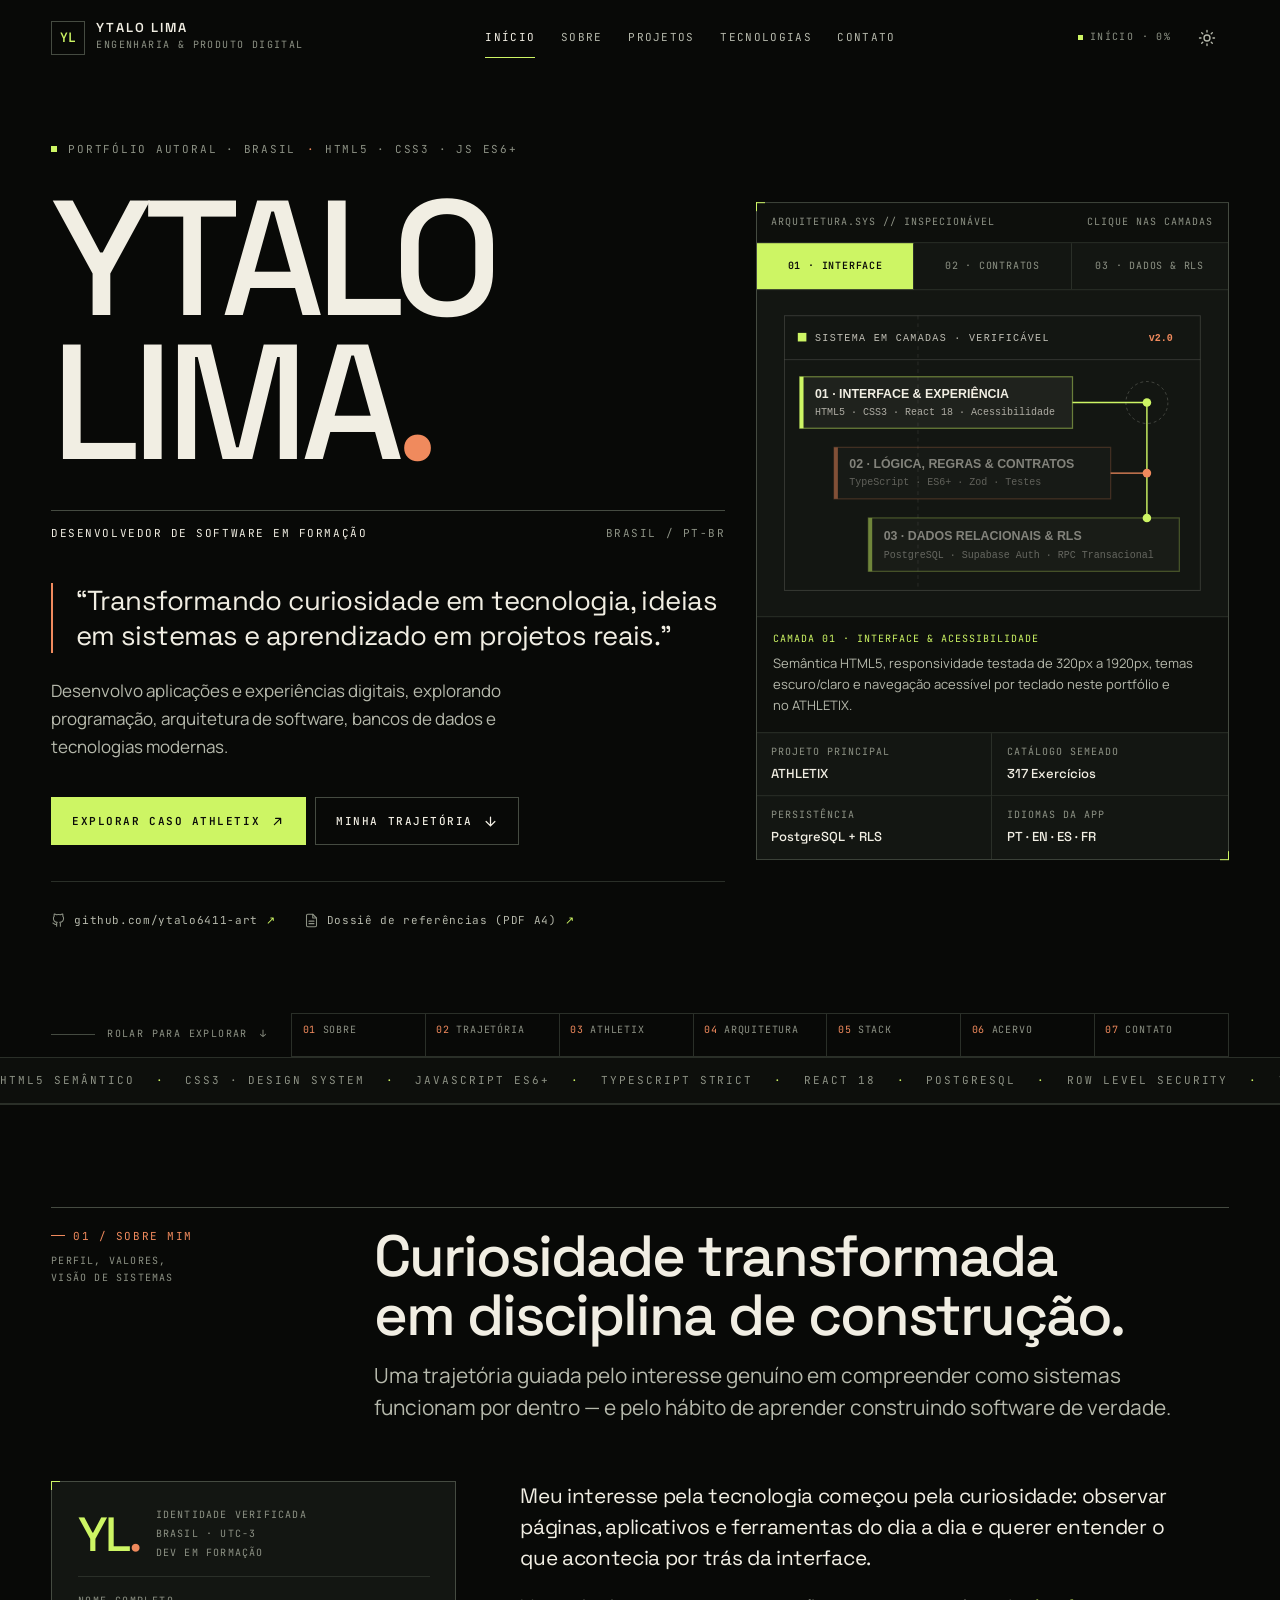
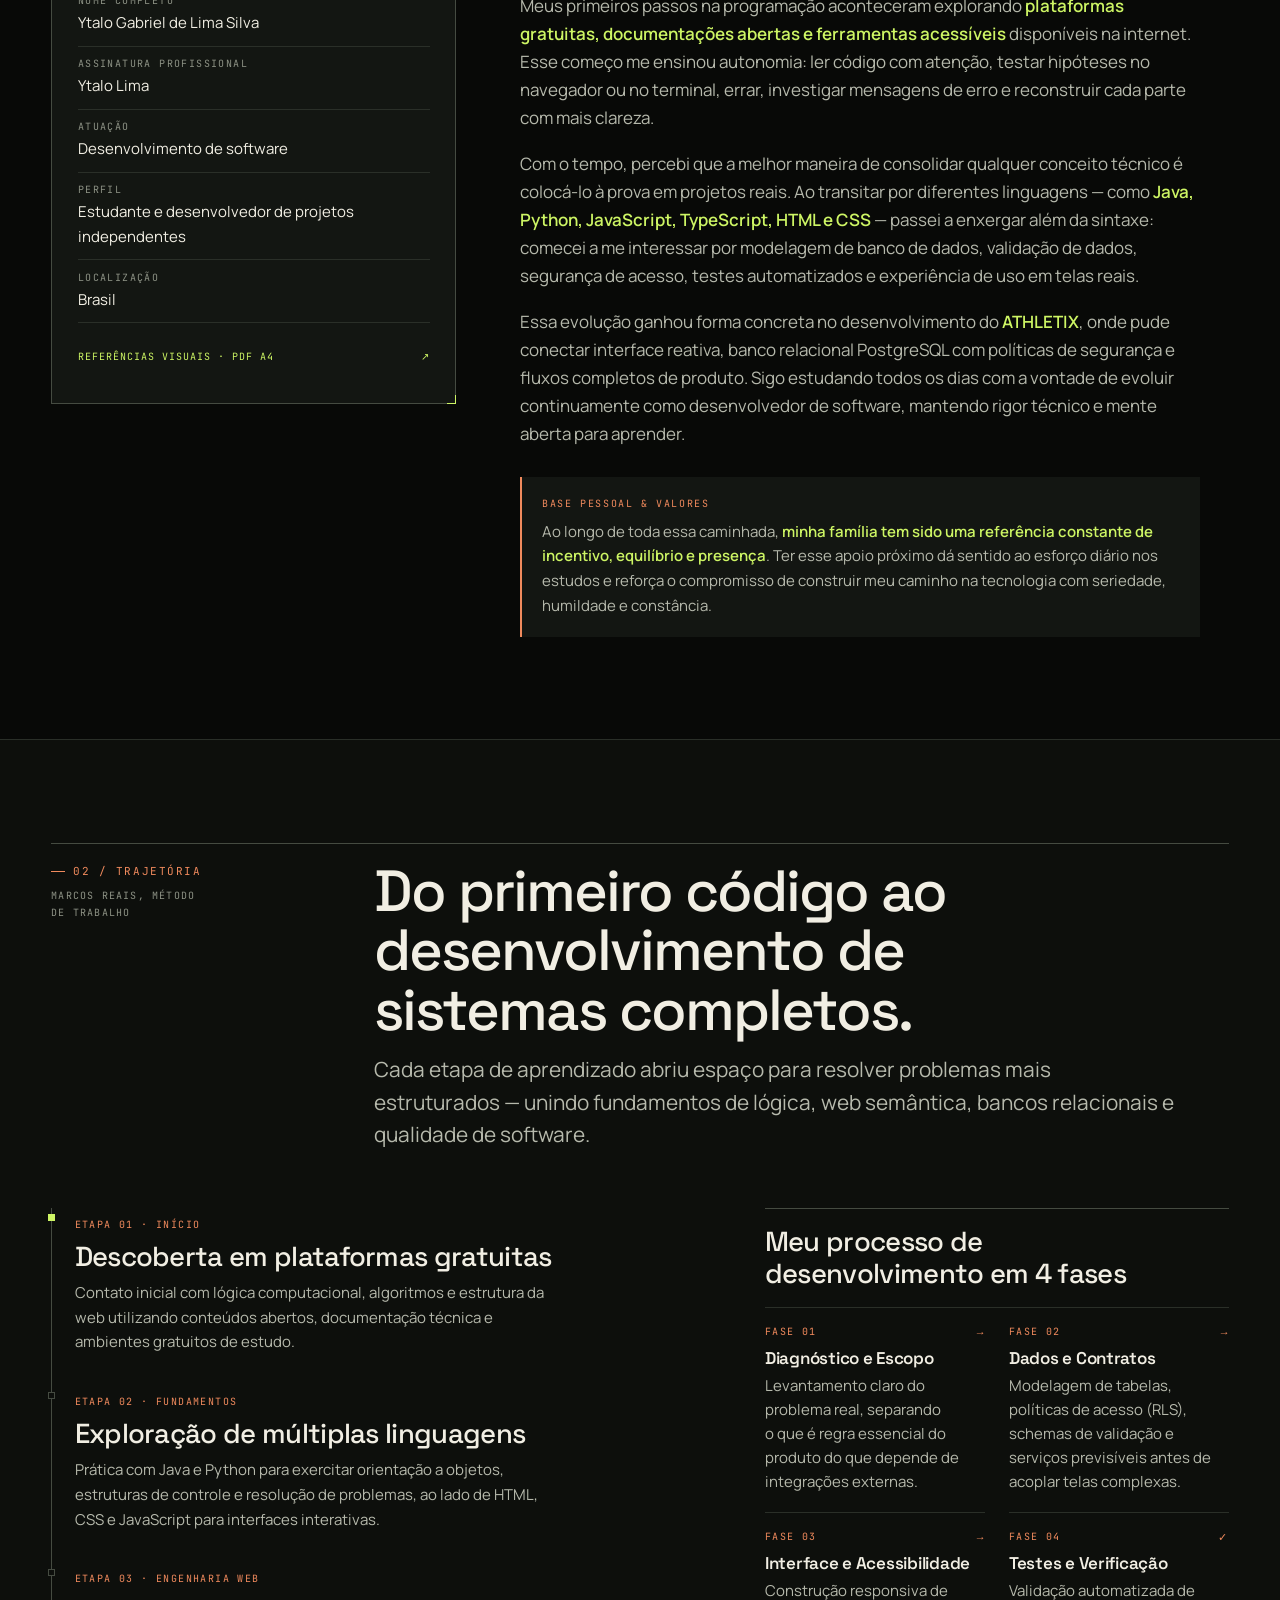
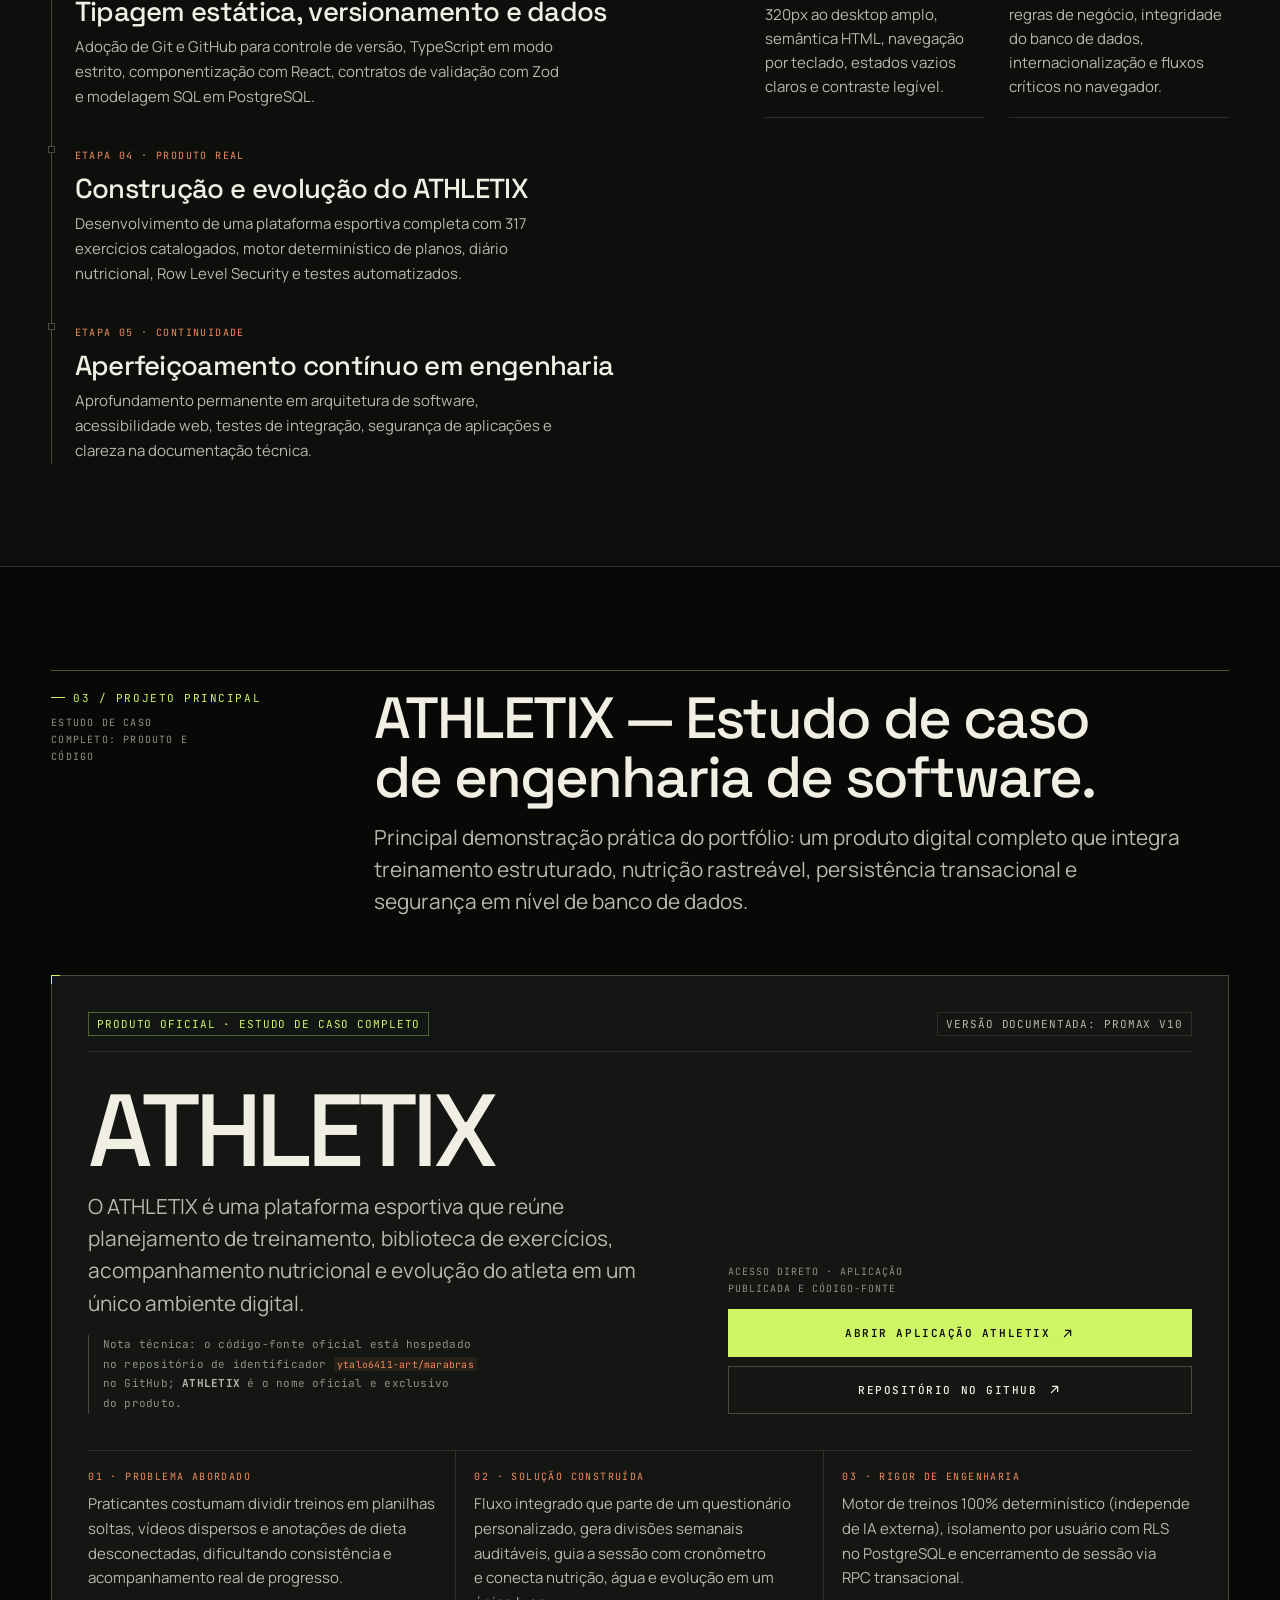
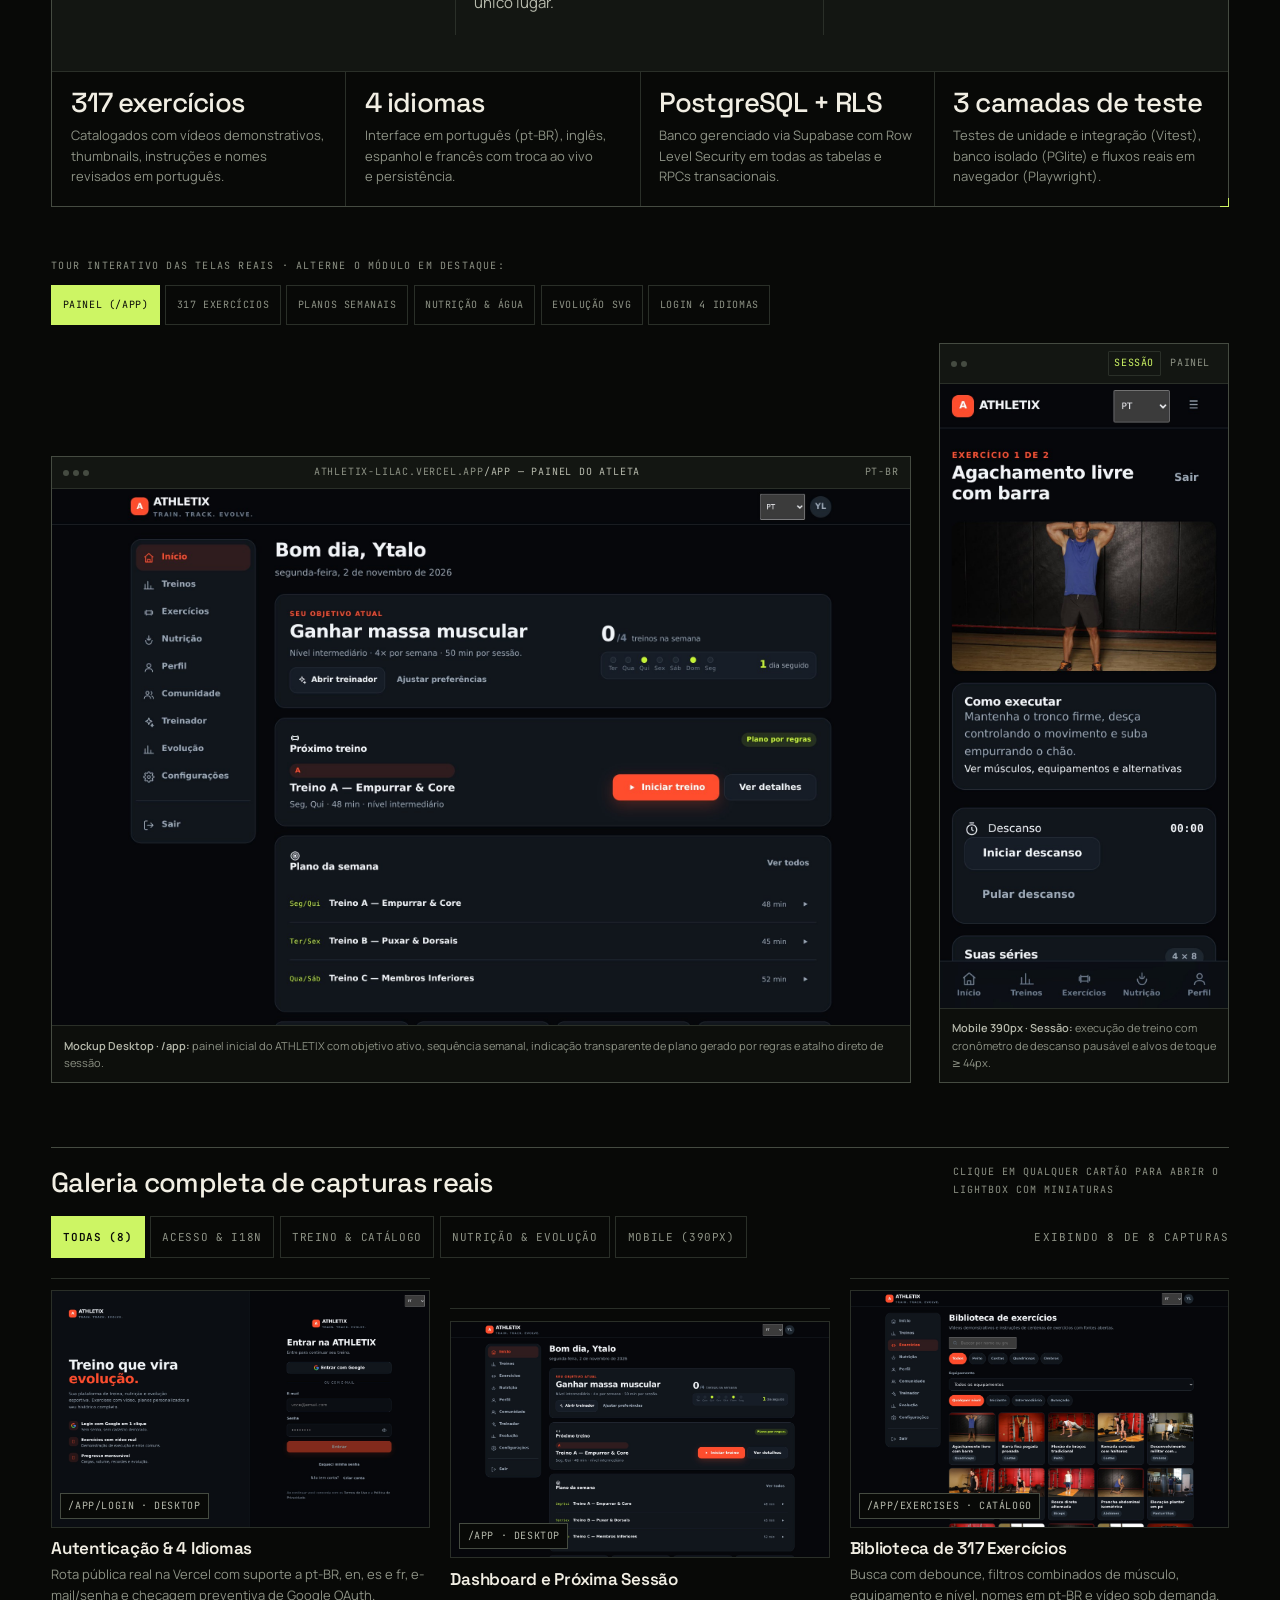
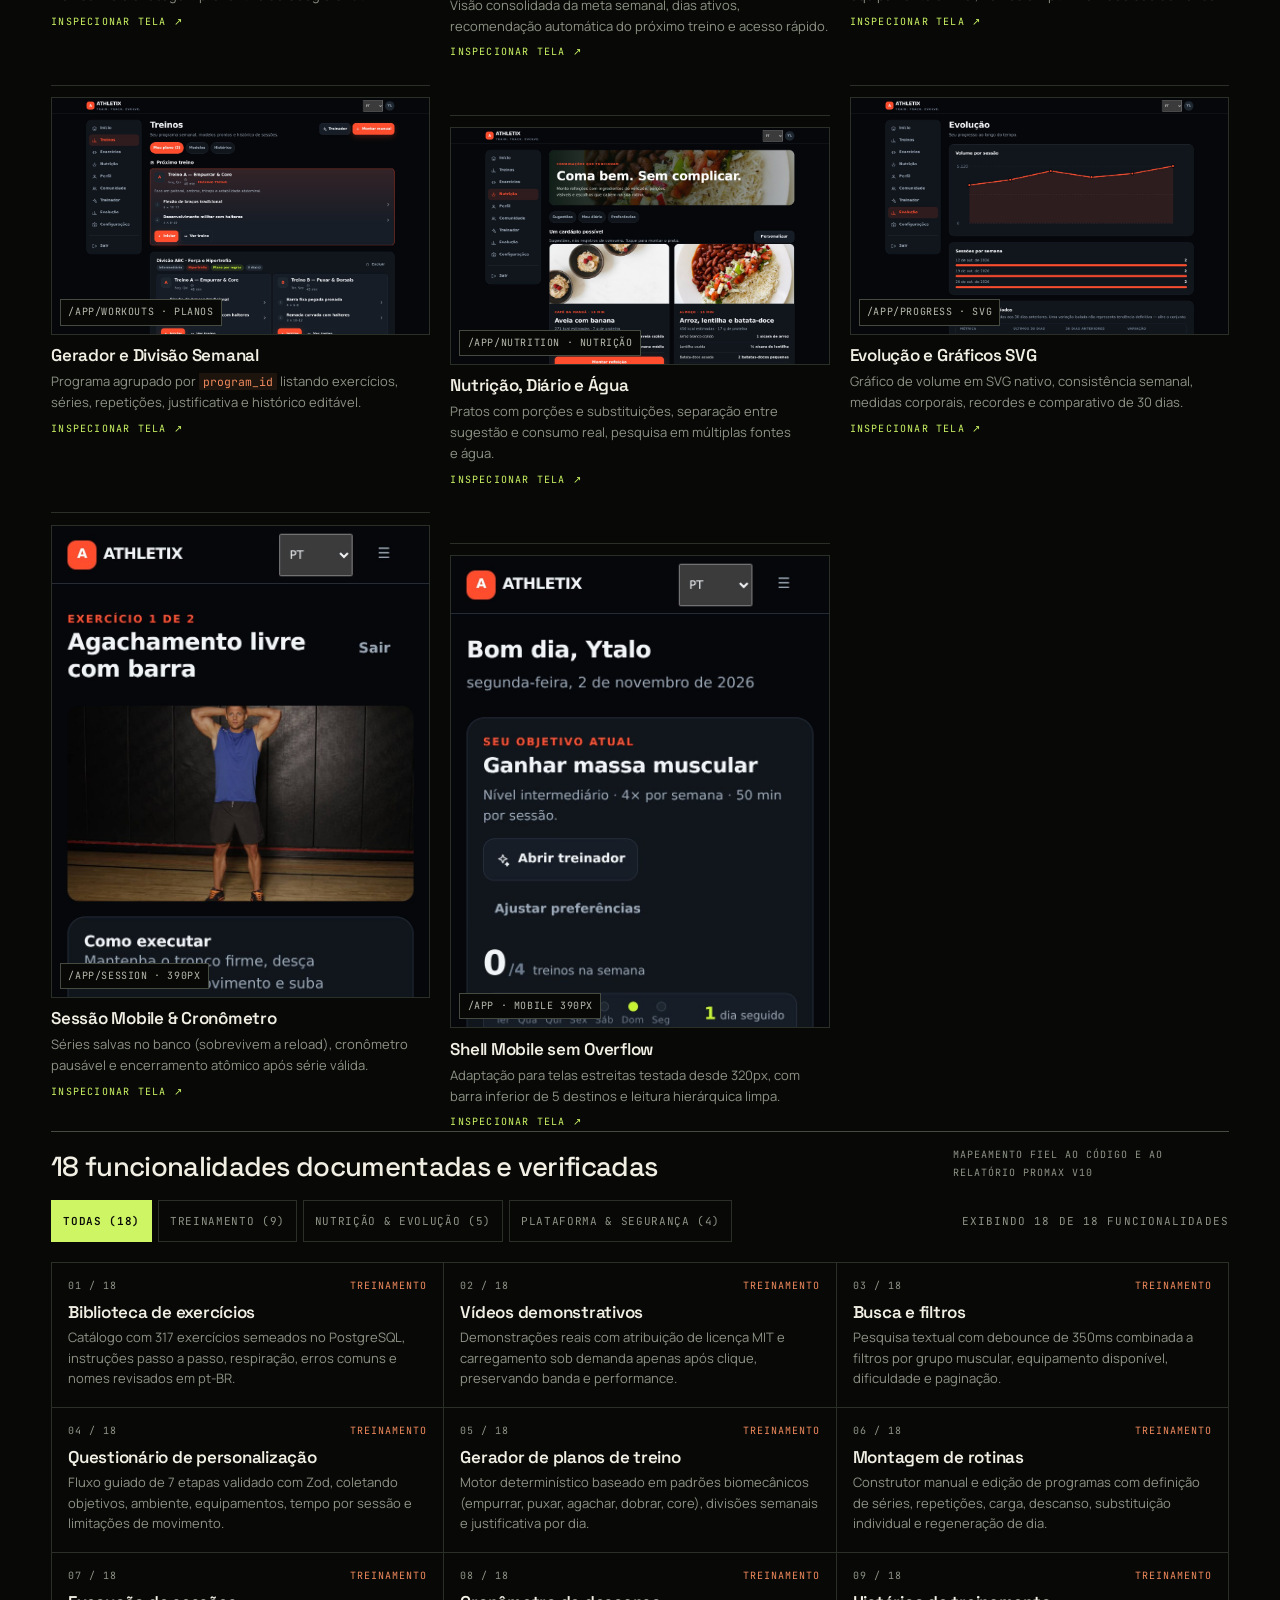
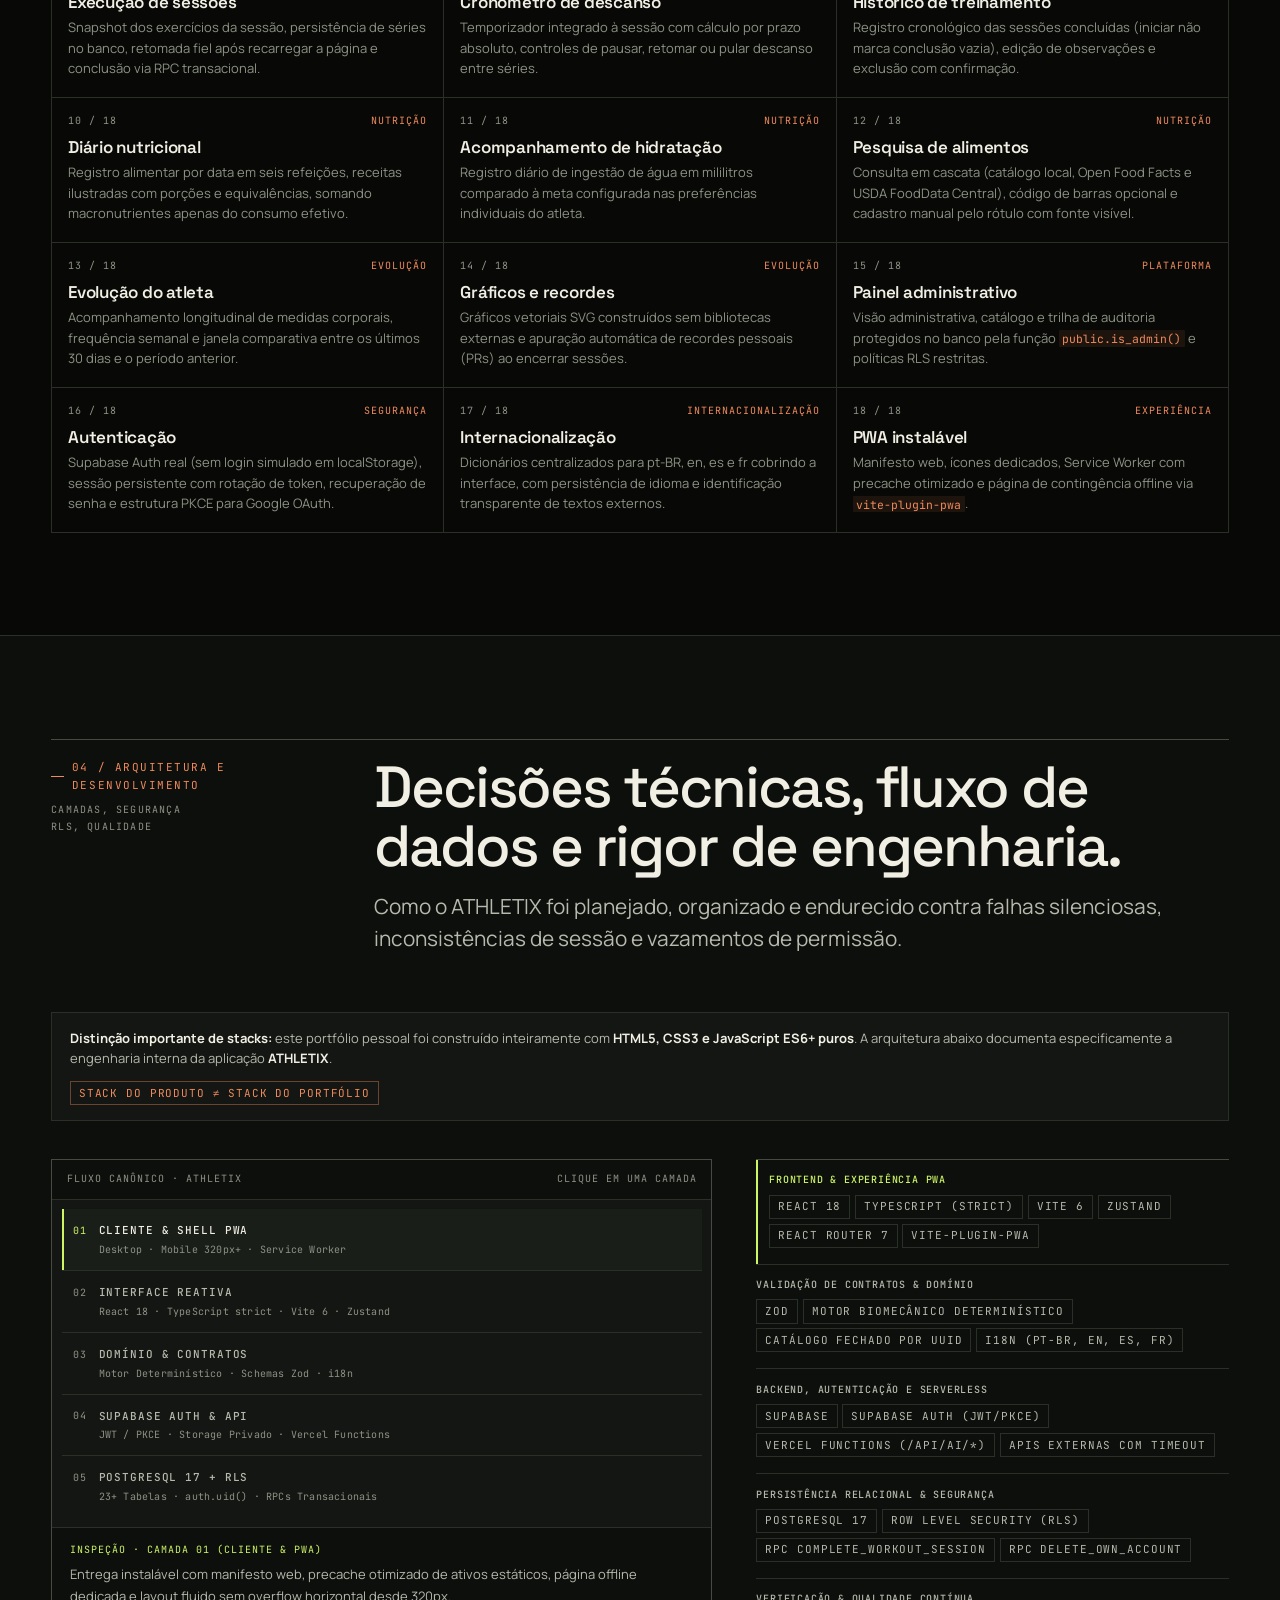
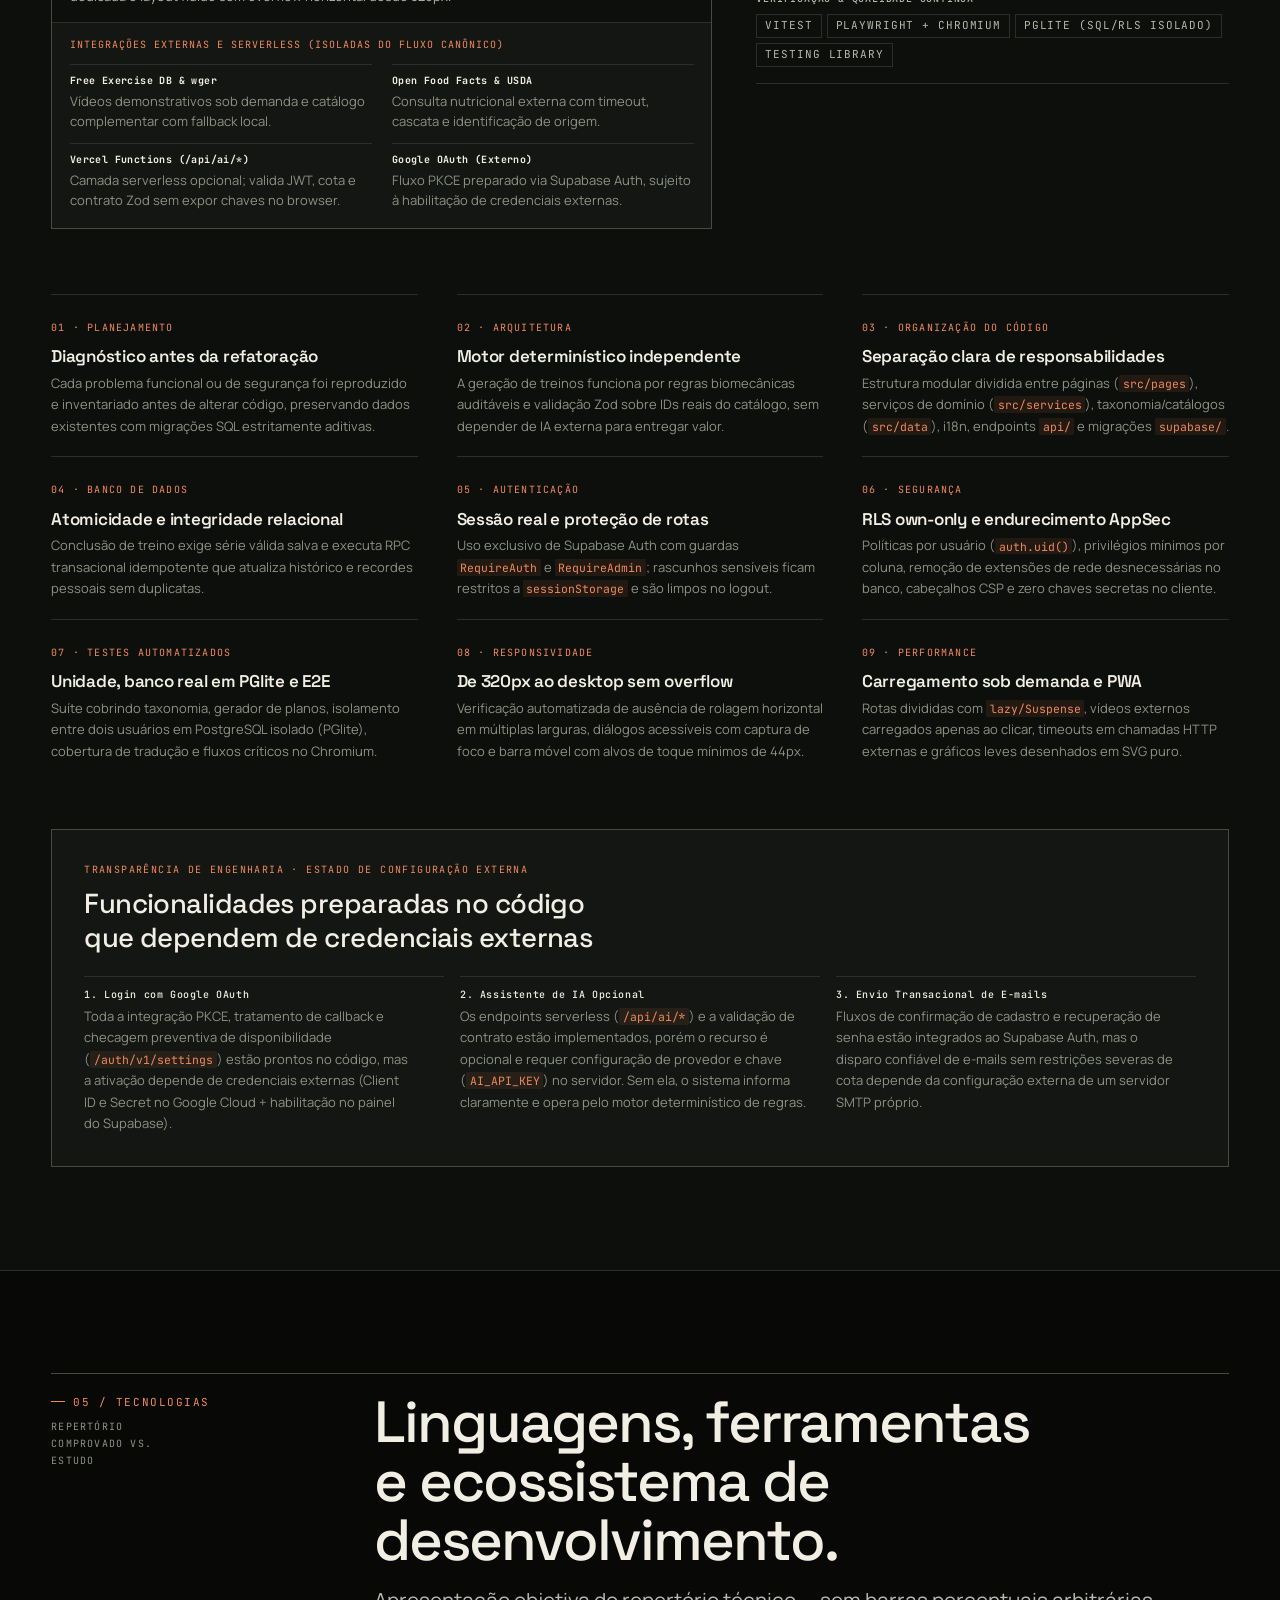
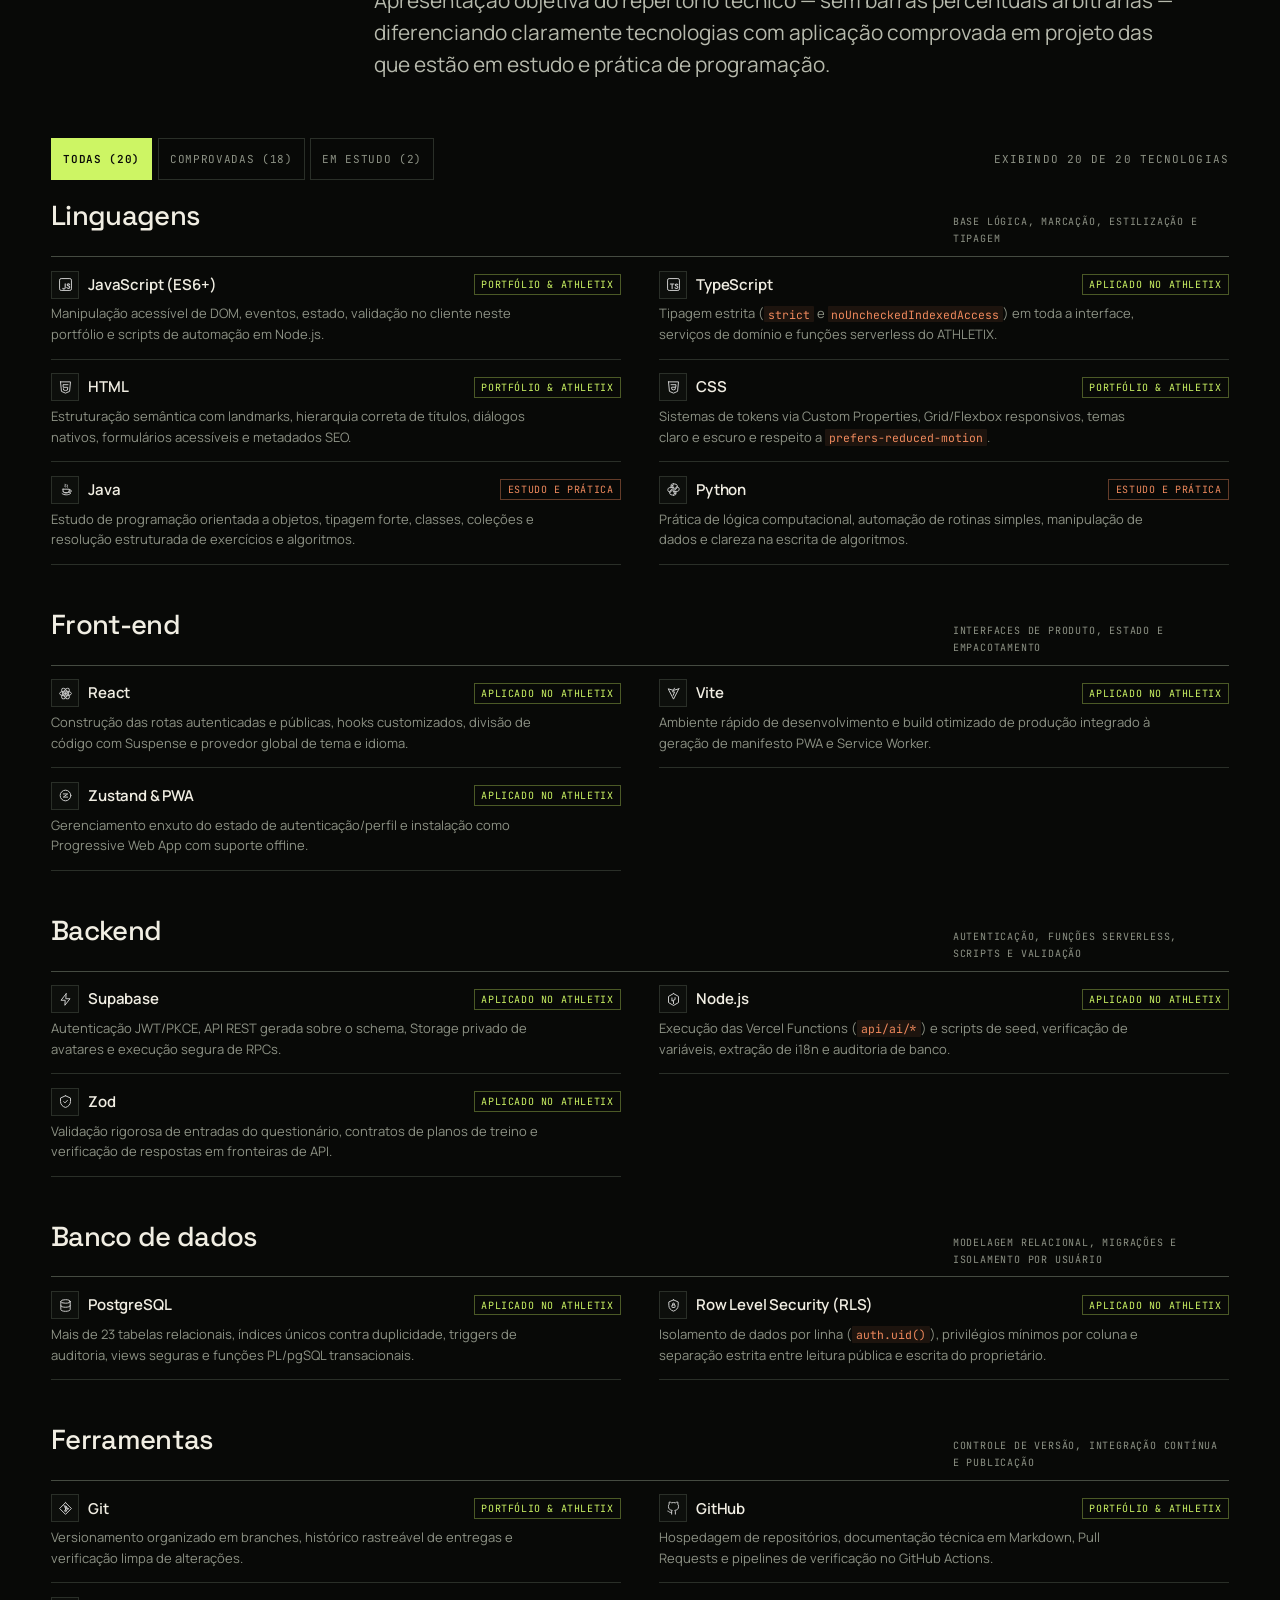
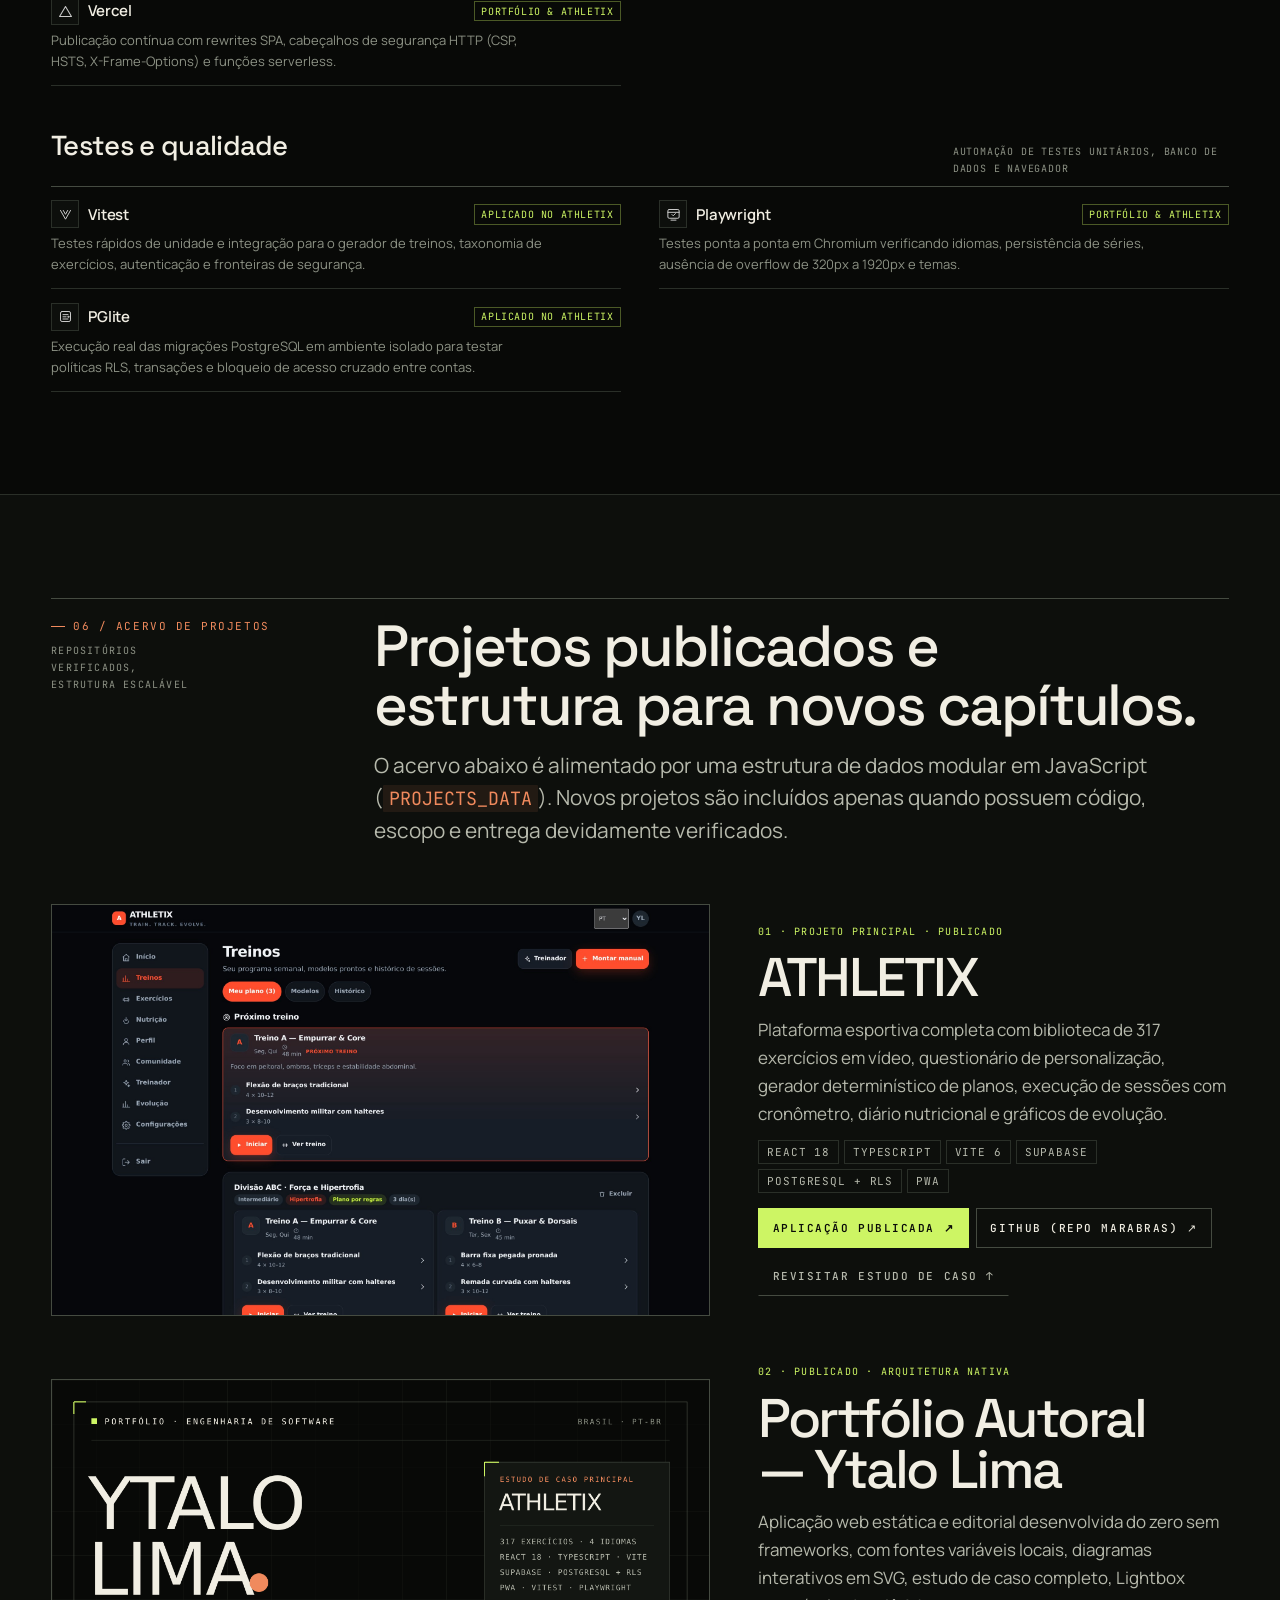
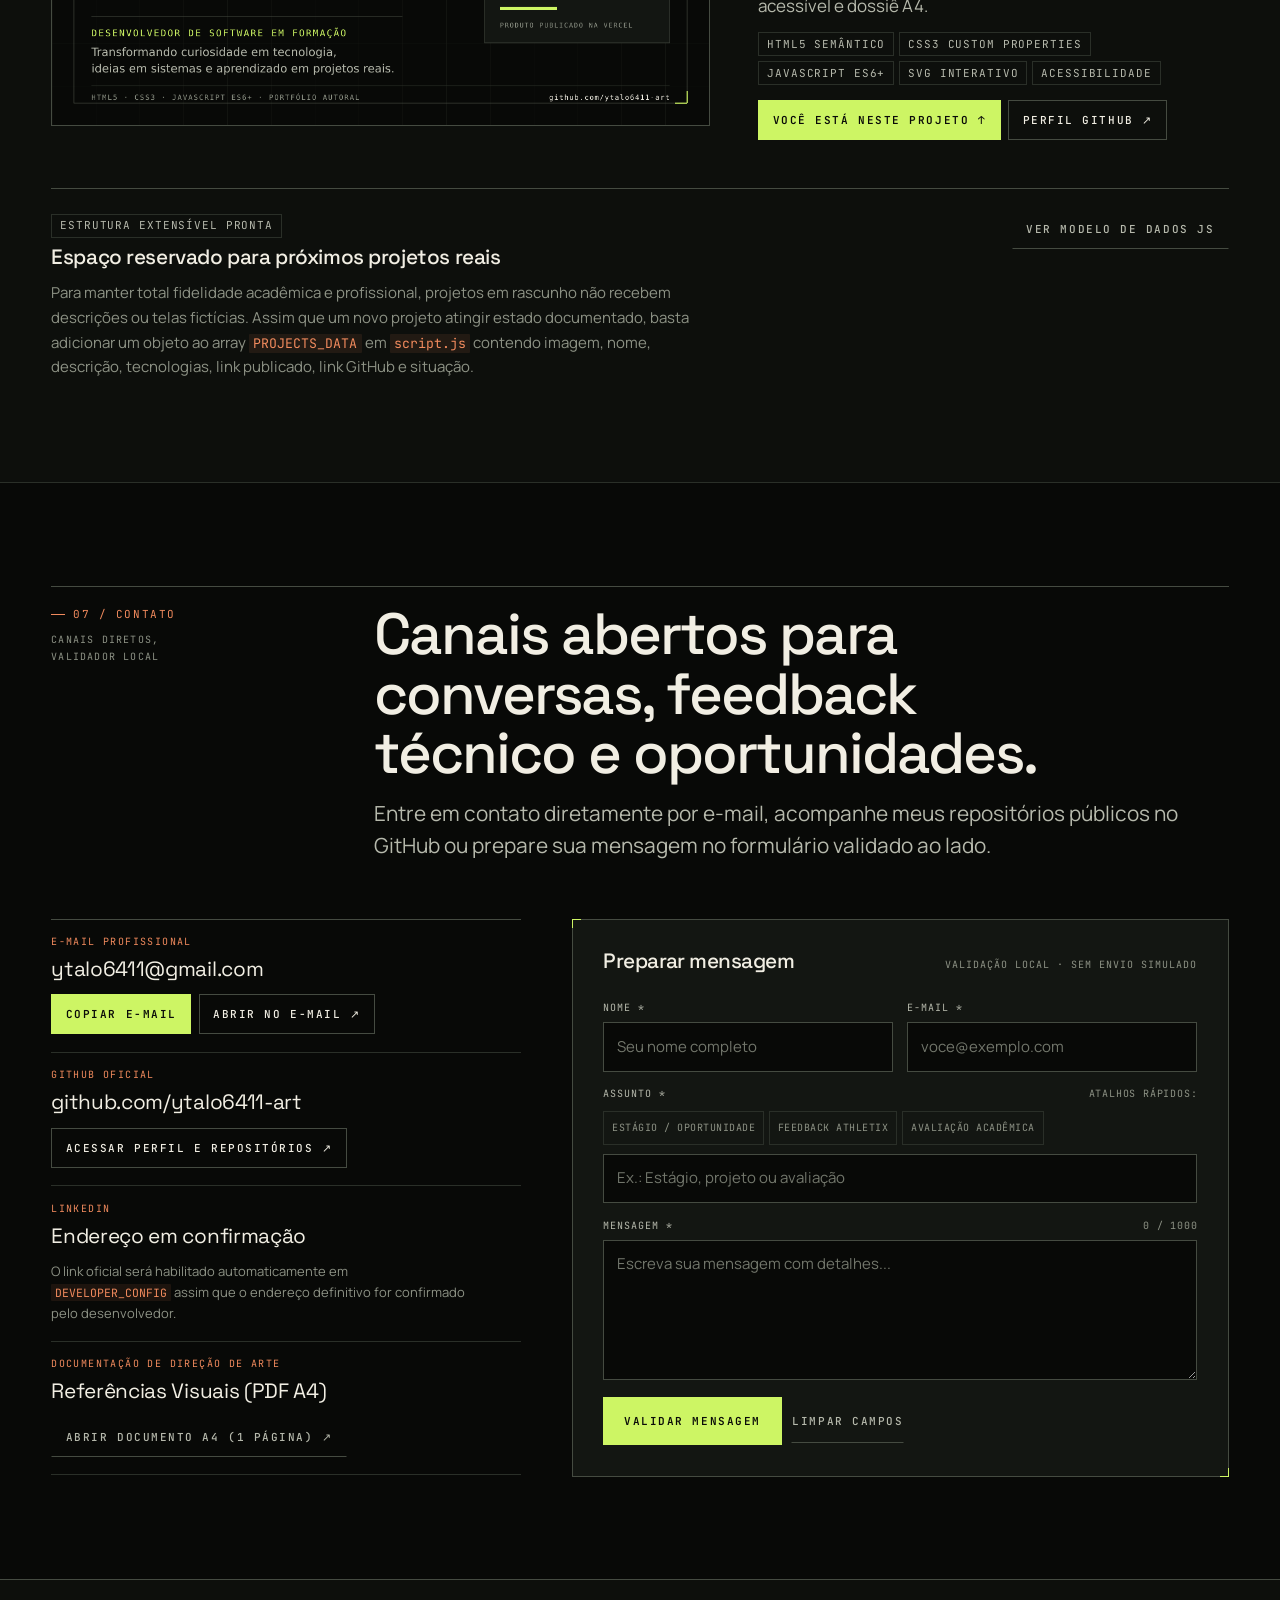
==== commit 6d94a1a0: "Refino final: ícones, contadores, lightbox, galeria, 404 e acessibilidade - ícones técnicos visíveis" ====
--- a/index.html
+++ b/index.html
@@ -7,7 +7,8 @@
   <meta name="description" content="Portfólio profissional de Ytalo Gabriel de Lima Silva (Ytalo Lima), desenvolvedor de software em formação. Conheça sua trajetória, repertório técnico e o estudo de caso completo da plataforma esportiva ATHLETIX.">
   <meta name="author" content="Ytalo Gabriel de Lima Silva">
   <meta name="robots" content="index, follow">
-  <meta name="theme-color" content="#0B0D0C" id="meta-theme-color">
+  <meta name="theme-color" content="#080907" id="meta-theme-color">
+  <meta name="color-scheme" content="dark light">
 
   <!-- Open Graph / Compartilhamento -->
   <meta property="og:type" content="website">
@@ -24,6 +25,7 @@
   <link rel="icon" type="image/svg+xml" href="assets/images/favicon.svg">
   <link rel="preload" href="assets/fonts/space-grotesk-latin-wght-normal.woff2" as="font" type="font/woff2" crossorigin>
   <link rel="preload" href="assets/fonts/manrope-latin-wght-normal.woff2" as="font" type="font/woff2" crossorigin>
+  <link rel="preload" href="assets/fonts/jetbrains-mono-latin-wght-normal.woff2" as="font" type="font/woff2" crossorigin>
   <link rel="stylesheet" href="styles.css">
 
   <!-- Inicialização imediata do tema para evitar flash visual -->
@@ -60,21 +62,11 @@
       </a>
 
       <nav class="site-nav" aria-label="Navegação principal">
-        <a class="site-nav__link" href="#inicio" data-nav-target="inicio" aria-current="true">
-          <span class="site-nav__num" aria-hidden="true">01</span>Início
-        </a>
-        <a class="site-nav__link" href="#sobre" data-nav-target="sobre">
-          <span class="site-nav__num" aria-hidden="true">02</span>Sobre
-        </a>
-        <a class="site-nav__link" href="#athletix" data-nav-target="projetos">
-          <span class="site-nav__num" aria-hidden="true">03</span>Projetos
-        </a>
-        <a class="site-nav__link" href="#tecnologias" data-nav-target="tecnologias">
-          <span class="site-nav__num" aria-hidden="true">04</span>Tecnologias
-        </a>
-        <a class="site-nav__link" href="#contato" data-nav-target="contato">
-          <span class="site-nav__num" aria-hidden="true">05</span>Contato
-        </a>
+        <a class="site-nav__link" href="#inicio" data-nav-target="inicio" aria-current="true">Início</a>
+        <a class="site-nav__link" href="#sobre" data-nav-target="sobre">Sobre</a>
+        <a class="site-nav__link" href="#athletix" data-nav-target="projetos">Projetos</a>
+        <a class="site-nav__link" href="#tecnologias" data-nav-target="tecnologias">Tecnologias</a>
+        <a class="site-nav__link" href="#contato" data-nav-target="contato">Contato</a>
       </nav>
 
       <div class="header-actions">
@@ -139,6 +131,21 @@
     </div>
   </nav>
 
+  <!-- Trilho lateral de leitura (apenas telas amplas) -->
+  <nav class="rail-index" id="rail-index" aria-label="Índice lateral do documento">
+    <span class="rail-index__title" aria-hidden="true">ÍNDICE</span>
+    <ol class="rail-index__list">
+      <li><a class="rail-index__link" href="#inicio" data-rail-target="inicio"><span class="rail-index__num">00</span><span class="rail-index__text">Início</span></a></li>
+      <li><a class="rail-index__link" href="#sobre" data-rail-target="sobre"><span class="rail-index__num">01</span><span class="rail-index__text">Sobre</span></a></li>
+      <li><a class="rail-index__link" href="#trajetoria" data-rail-target="sobre"><span class="rail-index__num">02</span><span class="rail-index__text">Trajetória</span></a></li>
+      <li><a class="rail-index__link" href="#athletix" data-rail-target="projetos"><span class="rail-index__num">03</span><span class="rail-index__text">ATHLETIX</span></a></li>
+      <li><a class="rail-index__link" href="#arquitetura" data-rail-target="projetos"><span class="rail-index__num">04</span><span class="rail-index__text">Arquitetura</span></a></li>
+      <li><a class="rail-index__link" href="#tecnologias" data-rail-target="tecnologias"><span class="rail-index__num">05</span><span class="rail-index__text">Tecnologias</span></a></li>
+      <li><a class="rail-index__link" href="#projetos" data-rail-target="projetos"><span class="rail-index__num">06</span><span class="rail-index__text">Acervo</span></a></li>
+      <li><a class="rail-index__link" href="#contato" data-rail-target="contato"><span class="rail-index__num">07</span><span class="rail-index__text">Contato</span></a></li>
+    </ol>
+  </nav>
+
   <main id="conteudo-principal">
     <!-- =====================================================================
          SEÇÃO 01 — HERO / APRESENTAÇÃO INICIAL
@@ -149,21 +156,28 @@
           <div class="hero__content" data-reveal>
             <div class="hero__eyebrow">
               <span class="hero__pulse" aria-hidden="true"></span>
-              <span>Portfólio Autoral · Brasil</span>
-              <span>·</span>
-              <span>HTML5 / CSS3 / JS ES6+</span>
-            </div>
-
-            <h1 class="hero__title" id="hero-title">YTALO LIMA<span class="hero__title-dot" aria-hidden="true">.</span></h1>
-            <p class="hero__role">Desenvolvedor de software em formação</p>
-
-            <p class="hero__manifesto">
-              &ldquo;Transformando curiosidade em tecnologia, ideias em sistemas e aprendizado em projetos reais.&rdquo;
-            </p>
-
-            <p class="hero__description">
-              Desenvolvo aplicações e experiências digitais, explorando programação, arquitetura de software, bancos de dados e tecnologias modernas.
-            </p>
+              <span>Portfólio autoral · Brasil</span>
+              <span><span class="hero__eyebrow-dot" aria-hidden="true">·</span> HTML5 · CSS3 · JS ES6+</span>
+            </div>
+
+            <h1 class="hero__title" id="hero-title" aria-label="Ytalo Lima">
+              <span class="hero__line"><span class="hero__line-inner">YTALO</span></span>
+              <span class="hero__line"><span class="hero__line-inner">LIMA<span class="hero__title-dot" aria-hidden="true">.</span></span></span>
+            </h1>
+
+            <div class="hero__meta">
+              <p class="hero__role">Desenvolvedor de software em formação</p>
+              <p class="hero__locale">Brasil <span aria-hidden="true">/</span> pt-BR</p>
+            </div>
+
+            <div class="hero__narrative">
+              <p class="hero__manifesto">
+                &ldquo;Transformando curiosidade em tecnologia, ideias em sistemas e aprendizado em projetos reais.&rdquo;
+              </p>
+              <p class="hero__description">
+                Desenvolvo aplicações e experiências digitais, explorando programação, arquitetura de software, bancos de dados e tecnologias modernas.
+              </p>
+            </div>
 
             <div class="hero__actions">
               <a class="btn btn--primary" href="#athletix">
@@ -191,7 +205,8 @@
                   <path d="M15 21v-3.5a3.2 3.2 0 0 0-.9-2.5c3-.3 6-1.5 6-6.5a5 5 0 0 0-1.3-3.5 4.6 4.6 0 0 0-.1-3.4s-1.1-.3-3.6 1.3a12.3 12.3 0 0 0-6.2 0C6.4 1.3 5.3 1.6 5.3 1.6a4.6 4.6 0 0 0-.1 3.4A5 5 0 0 0 3.9 8.5c0 5 3 6.2 6 6.5a3.2 3.2 0 0 0-.9 2.5V21"></path>
                   <path d="M9 18c-4 1.4-4-2-6-2"></path>
                 </svg>
-                <span>github.com/ytalo6411-art ↗</span>
+                <span>github.com/ytalo6411-art</span>
+                <span class="hero__github-arrow" aria-hidden="true">↗</span>
               </a>
 
               <a
@@ -204,22 +219,22 @@
                   <path d="M14 2H6a2 2 0 0 0-2 2v16a2 2 0 0 0 2 2h12a2 2 0 0 0 2-2V8z"></path>
                   <path d="M14 2v6h6M16 13H8M16 17H8"></path>
                 </svg>
-                <span>Dossiê de Referências (PDF A4) ↗</span>
+                <span>Dossiê de referências (PDF A4)</span>
+                <span class="hero__github-arrow" aria-hidden="true">↗</span>
               </a>
             </div>
           </div>
 
-          <!-- Composição Visual Autoral Interativa (Sem rosto fictício) -->
-          <aside class="hero-construct editorial-frame" aria-label="Diagrama interativo de engenharia em camadas" data-reveal>
+          <aside class="hero-construct editorial-frame" aria-label="Diagrama interativo de engenharia em camadas" data-reveal data-parallax="0.5">
             <div class="hero-construct__bar">
               <span>ARQUITETURA.SYS // INSPECIONÁVEL</span>
               <span>CLIQUE NAS CAMADAS</span>
             </div>
 
             <div class="hero-construct__tabs" role="tablist" aria-label="Selecionar camada arquitetural">
-              <button type="button" class="blueprint-tab" role="tab" data-blueprint-tab="0" aria-selected="true">01 · Interface</button>
-              <button type="button" class="blueprint-tab" role="tab" data-blueprint-tab="1" aria-selected="false">02 · Contratos</button>
-              <button type="button" class="blueprint-tab" role="tab" data-blueprint-tab="2" aria-selected="false">03 · Dados &amp; RLS</button>
+              <button type="button" class="blueprint-tab" role="tab" data-blueprint-tab="0" aria-selected="true" aria-controls="hero-readout">01 · Interface</button>
+              <button type="button" class="blueprint-tab" role="tab" data-blueprint-tab="1" aria-selected="false" aria-controls="hero-readout">02 · Contratos</button>
+              <button type="button" class="blueprint-tab" role="tab" data-blueprint-tab="2" aria-selected="false" aria-controls="hero-readout">03 · Dados &amp; RLS</button>
             </div>
 
             <div class="hero-construct__canvas">
@@ -270,7 +285,7 @@
               </svg>
             </div>
 
-            <div class="hero-construct__readout" aria-live="polite">
+            <div class="hero-construct__readout" id="hero-readout" role="tabpanel" aria-live="polite">
               <span class="hero-construct__readout-label" id="hero-readout-label">CAMADA 01 · INTERFACE &amp; ACESSIBILIDADE</span>
               <p class="hero-construct__readout-text" id="hero-readout-text">
                 Semântica HTML5, responsividade testada de 320px a 1920px, temas escuro/claro e navegação acessível por teclado neste portfólio e no ATHLETIX.
@@ -311,11 +326,43 @@
             <a class="quick-jump" href="#athletix"><span>03</span> ATHLETIX</a>
             <a class="quick-jump" href="#arquitetura"><span>04</span> Arquitetura</a>
             <a class="quick-jump" href="#tecnologias"><span>05</span> Stack</a>
+            <a class="quick-jump" href="#projetos"><span>06</span> Acervo</a>
             <a class="quick-jump" href="#contato"><span>07</span> Contato</a>
           </nav>
         </div>
       </div>
     </section>
+
+
+    <!-- Faixa tipográfica editorial · respiro entre abertura e narrativa -->
+    <div class="ticker" aria-hidden="true">
+      <div class="ticker__track">
+        <span class="ticker__group">
+          <span>HTML5 semântico</span><span class="ticker__dot">·</span>
+          <span>CSS3 · design system</span><span class="ticker__dot">·</span>
+          <span>JavaScript ES6+</span><span class="ticker__dot">·</span>
+          <span>TypeScript strict</span><span class="ticker__dot">·</span>
+          <span>React 18</span><span class="ticker__dot">·</span>
+          <span>PostgreSQL</span><span class="ticker__dot">·</span>
+          <span>Row Level Security</span><span class="ticker__dot">·</span>
+          <span>Vitest · Playwright</span><span class="ticker__dot">·</span>
+          <span>Acessibilidade WCAG</span><span class="ticker__dot">·</span>
+          <span>PWA instalável</span><span class="ticker__dot">·</span>
+        </span>
+        <span class="ticker__group">
+          <span>HTML5 semântico</span><span class="ticker__dot">·</span>
+          <span>CSS3 · design system</span><span class="ticker__dot">·</span>
+          <span>JavaScript ES6+</span><span class="ticker__dot">·</span>
+          <span>TypeScript strict</span><span class="ticker__dot">·</span>
+          <span>React 18</span><span class="ticker__dot">·</span>
+          <span>PostgreSQL</span><span class="ticker__dot">·</span>
+          <span>Row Level Security</span><span class="ticker__dot">·</span>
+          <span>Vitest · Playwright</span><span class="ticker__dot">·</span>
+          <span>Acessibilidade WCAG</span><span class="ticker__dot">·</span>
+          <span>PWA instalável</span><span class="ticker__dot">·</span>
+        </span>
+      </div>
+    </div>
 
     <!-- =====================================================================
          SEÇÃO 02 — SOBRE MIM
@@ -325,7 +372,7 @@
         <header class="section-head" data-reveal>
           <div class="section-index-wrap">
             <span class="section-index">01 / Sobre mim</span>
-            <span class="section-kicker">Perfil · Valores · Visão de Sistemas</span>
+            <span class="section-kicker">Perfil, valores, visão de sistemas</span>
           </div>
           <div>
             <h2 class="section-title" id="sobre-title">Curiosidade transformada em disciplina de construção.</h2>
@@ -413,7 +460,7 @@
         <header class="section-head" data-reveal>
           <div class="section-index-wrap">
             <span class="section-index">02 / Trajetória</span>
-            <span class="section-kicker">Marcos Reais · Método de Trabalho</span>
+            <span class="section-kicker">Marcos reais, método de trabalho</span>
           </div>
           <div>
             <h2 class="section-title" id="trajetoria-title">Do primeiro código ao desenvolvimento de sistemas completos.</h2>
@@ -507,7 +554,7 @@
         <header class="section-head" data-reveal>
           <div class="section-index-wrap">
             <span class="section-index">03 / Projeto principal</span>
-            <span class="section-kicker">Estudo de Caso Completo · Produto &amp; Código</span>
+            <span class="section-kicker">Estudo de caso completo: produto e código</span>
           </div>
           <div>
             <h2 class="section-title" id="athletix-title">ATHLETIX — Estudo de caso de engenharia de software.</h2>
@@ -536,6 +583,8 @@
             </div>
 
             <div class="case-banner__actions">
+              <span class="case-banner__actions-label">Acesso direto · aplicação publicada e código-fonte</span>
+              <div class="case-banner__actions-buttons">
               <a
                 class="btn btn--primary"
                 href="https://athletix-lilac.vercel.app"
@@ -558,6 +607,7 @@
                   <path d="M7 17L17 7M9 7h8v8"></path>
                 </svg>
               </a>
+              </div>
             </div>
           </div>
 
@@ -620,7 +670,7 @@
             <figure class="device-frame">
               <div class="device-frame__chrome">
                 <span class="device-frame__dots" aria-hidden="true"><span></span><span></span><span></span></span>
-                <span class="device-frame__url" id="stage-desktop-url">athletix-lilac.vercel.app/app — Painel do Atleta</span>
+                <span class="device-frame__url" id="stage-desktop-url"><span class="device-frame__origin">athletix-lilac.vercel.app</span><span class="device-frame__route" id="stage-desktop-route">/app — Painel do Atleta</span></span>
                 <span>PT-BR</span>
               </div>
               <button
@@ -638,7 +688,7 @@
                   height="900"
                   loading="eager"
                 >
-                <span class="device-frame__zoom">Ampliar em alta resolução ↗</span>
+                <span class="device-frame__zoom" aria-hidden="true">Ampliar ↗</span>
               </button>
               <figcaption class="device-frame__caption" id="stage-desktop-caption">
                 <strong>Mockup Desktop · /app:</strong> painel inicial do ATHLETIX com objetivo ativo, sequência semanal, indicação transparente de plano gerado por regras e atalho direto de sessão.
@@ -944,7 +994,7 @@
         <header class="section-head" data-reveal>
           <div class="section-index-wrap">
             <span class="section-index">04 / Arquitetura e desenvolvimento</span>
-            <span class="section-kicker">Camadas · Segurança RLS · Qualidade</span>
+            <span class="section-kicker">Camadas, segurança RLS, qualidade</span>
           </div>
           <div>
             <h2 class="section-title" id="arquitetura-title">Decisões técnicas, fluxo de dados e rigor de engenharia.</h2>
@@ -1200,7 +1250,7 @@
         <header class="section-head" data-reveal>
           <div class="section-index-wrap">
             <span class="section-index">05 / Tecnologias</span>
-            <span class="section-kicker">Repertório Comprovado vs. Estudo</span>
+            <span class="section-kicker">Repertório comprovado vs. estudo</span>
           </div>
           <div>
             <h2 class="section-title" id="tecnologias-title">Linguagens, ferramentas e ecossistema de desenvolvimento.</h2>
@@ -1212,11 +1262,11 @@
 
         <div class="filter-toolbar-row" data-reveal>
           <div class="filter-bar" role="toolbar" aria-label="Filtrar tecnologias por tipo de experiência">
-            <button type="button" class="filter-chip" data-tech-filter="all" aria-pressed="true">Todas (18)</button>
-            <button type="button" class="filter-chip" data-tech-filter="applied" aria-pressed="false">Aplicação comprovada (16)</button>
-            <button type="button" class="filter-chip" data-tech-filter="study" aria-pressed="false">Em estudo e prática (2)</button>
-          </div>
-          <span class="filter-count" id="tech-filter-count" aria-live="polite">Exibindo 18 de 18 tecnologias</span>
+            <button type="button" class="filter-chip" data-tech-filter="all" aria-pressed="true">Todas (20)</button>
+            <button type="button" class="filter-chip" data-tech-filter="applied" aria-pressed="false">Comprovadas (18)</button>
+            <button type="button" class="filter-chip" data-tech-filter="study" aria-pressed="false">Em estudo (2)</button>
+          </div>
+          <span class="filter-count" id="tech-filter-count" aria-live="polite">Exibindo 20 de 20 tecnologias</span>
         </div>
 
         <div class="tech-groups" id="tech-groups">
@@ -1505,7 +1555,7 @@
         <header class="section-head" data-reveal>
           <div class="section-index-wrap">
             <span class="section-index">06 / Acervo de projetos</span>
-            <span class="section-kicker">Repositórios Verificados · Estrutura Escalável</span>
+            <span class="section-kicker">Repositórios verificados, estrutura escalável</span>
           </div>
           <div>
             <h2 class="section-title" id="projetos-title">Projetos publicados e estrutura para novos capítulos.</h2>
@@ -1552,7 +1602,7 @@
             <div class="future-slot__head">
               <div>
                 <span class="mono-tag">ESTRUTURA EXTENSÍVEL PRONTA</span>
-                <h3 class="future-slot__title" style="margin-top: 0.5rem;">Espaço reservado para próximos projetos reais</h3>
+                <h3 class="future-slot__title">Espaço reservado para próximos projetos reais</h3>
               </div>
               <button
                 type="button"
@@ -1593,7 +1643,7 @@
         <header class="section-head" data-reveal>
           <div class="section-index-wrap">
             <span class="section-index">07 / Contato</span>
-            <span class="section-kicker">Canais Diretos · Validador Local</span>
+            <span class="section-kicker">Canais diretos, validador local</span>
           </div>
           <div>
             <h2 class="section-title" id="contato-title">Canais abertos para conversas, feedback técnico e oportunidades.</h2>
@@ -1638,7 +1688,7 @@
             <div class="channel-card">
               <span class="channel-card__label">LinkedIn</span>
               <p class="channel-card__value" id="linkedin-status-text">Endereço em confirmação</p>
-              <p style="font-size: 0.85rem; color: var(--text-secondary);">
+              <p class="channel-card__note">
                 O link oficial será habilitado automaticamente em <code>DEVELOPER_CONFIG</code> assim que o endereço definitivo for confirmado pelo desenvolvedor.
               </p>
             </div>
@@ -1661,8 +1711,8 @@
 
           <!-- Formulário Validado com Comunicação Transparente -->
           <form class="contact-form editorial-frame" id="contact-form" novalidate data-reveal>
-            <div class="subhead" style="margin-bottom: 0.1rem; padding-bottom: 0.8rem;">
-              <h3 class="subhead__title" style="font-size: 1.22rem;">Preparar mensagem</h3>
+            <div class="subhead subhead--compact">
+              <h3 class="subhead__title subhead__title--form">Preparar mensagem</h3>
               <span class="subhead__meta">Validação local · Sem envio simulado</span>
             </div>
 
@@ -1714,7 +1764,7 @@
                 type="text"
                 id="contact-subject"
                 name="subject"
-                placeholder="Ex.: Oportunidade de estágio, projeto ou avaliação"
+                placeholder="Ex.: Estágio, projeto ou avaliação"
                 required
                 aria-describedby="error-contact-subject"
               >
@@ -1737,7 +1787,7 @@
               <span class="form-field__error" id="error-contact-message" role="alert"></span>
             </div>
 
-            <div style="display: flex; flex-wrap: wrap; gap: 0.75rem; align-items: center;">
+            <div class="form-actions">
               <button type="submit" class="btn btn--primary">
                 <span>Validar mensagem</span>
               </button>
@@ -1838,5 +1888,6 @@
   </dialog>
 
   <script src="script.js" defer></script>
+  <script src="motion.js" defer></script>
 </body>
 </html>
--- a/styles.css
+++ b/styles.css
@@ -1,11 +1,17 @@
 /* ==========================================================================
-   PORTFÓLIO PROFISSIONAL — YTALO LIMA
-   Arquitetura CSS Nativa · Editorial & Engenharia de Produto · UI/UX v2
+   PORTFÓLIO — YTALO LIMA
+   Sistema visual OFÍCIO · caderno técnico editorial
+   HTML/CSS/JS nativos · sem dependências
+
+   00 tokens · 01 base · 02 primitivas · 03 cabeçalho · 04 hero ·
+   05 seções · 06 estudo de caso · 07 arquitetura · 08 tecnologias ·
+   09 acervo · 10 contato · 11 rodapé · 12 overlays · 13 movimento ·
+   14 responsividade assistida · 15 preferências do usuário
    ========================================================================== */
 
-/* --------------------------------------------------------------------------
-   01. FONTES AUTO-HOSPEDADAS (WOFF2 VARIÁVEIS)
-   -------------------------------------------------------------------------- */
+/* ==========================================================================
+   00. FONTES AUTO-HOSPEDADAS (WOFF2 VARIÁVEIS)
+   ========================================================================== */
 @font-face {
   font-family: 'Space Grotesk';
   font-style: normal;
@@ -60,110 +66,117 @@
   unicode-range: U+0000-00FF, U+0131, U+0152-0153, U+02BB-02BC, U+02C6, U+02DA, U+02DC, U+0304, U+0308, U+0329, U+2000-206F, U+20AC, U+2122, U+2191, U+2193, U+2212, U+2215, U+FEFF, U+FFFD;
 }
 
-/* --------------------------------------------------------------------------
-   02. SISTEMA DE TOKENS — TEMA ESCURO (PADRÃO) & TEMA CLARO
-   -------------------------------------------------------------------------- */
+/* ==========================================================================
+   00.1 TOKENS
+   ========================================================================== */
 :root {
-  /* Paleta Oficial Escura */
-  --bg-primary: #0B0D0C;
-  --bg-secondary: #141815;
-  --surface: #1C231E;
-  --surface-elevated: #232C26;
-  --surface-hover: #212A24;
-  --text-primary: #F1F0E9;
-  --text-secondary: #A1A69E;
-  --text-muted: #7D857B;
-  --accent-primary: #C4F55A;
-  --accent-on-primary: #0B0D0C;
-  --accent-alt: #9DE9CB;
-  --accent-glow: rgba(196, 245, 90, 0.14);
-  --accent-alt-glow: rgba(157, 233, 203, 0.12);
-  --border-line: #343B35;
-  --border-strong: #4A544C;
-  --grid-hairline: rgba(161, 166, 158, 0.055);
-
-  /* Estados Semânticos */
-  --status-warn: #F0C46C;
-  --status-warn-bg: rgba(240, 196, 108, 0.08);
-  --status-error: #F28B82;
-  --status-error-bg: rgba(242, 139, 130, 0.1);
-  --status-ok: #C4F55A;
-  --status-ok-bg: rgba(196, 245, 90, 0.1);
-
-  /* Superfícies translúcidas e gradientes pontuais */
-  --header-bg: rgba(11, 13, 12, 0.8);
-  --header-bg-scrolled: rgba(11, 13, 12, 0.94);
-  --hero-atmosphere:
-    radial-gradient(circle at 80% 20%, rgba(196, 245, 90, 0.1) 0%, rgba(157, 233, 203, 0.04) 36%, transparent 68%),
-    radial-gradient(circle at 12% 88%, rgba(157, 233, 203, 0.05) 0%, transparent 48%),
-    linear-gradient(180deg, #0B0D0C 0%, #101412 100%);
-  --case-atmosphere:
-    radial-gradient(circle at 16% 6%, rgba(196, 245, 90, 0.06) 0%, rgba(157, 233, 203, 0.05) 34%, transparent 58%),
-    linear-gradient(180deg, #141815 0%, #0D100E 100%);
-  --backdrop-overlay: rgba(5, 7, 6, 0.9);
-
   /* Tipografia */
-  --font-display: 'Space Grotesk', system-ui, -apple-system, sans-serif;
-  --font-sans: 'Manrope', system-ui, -apple-system, sans-serif;
-  --font-mono: 'JetBrains Mono', ui-monospace, SFMono-Regular, monospace;
-
-  /* Layout & Ritmo */
-  --container-max: 1320px;
-  --gutter: clamp(1rem, 3.2vw, 2.75rem);
-  --header-height: 74px;
-  --radius-xs: 2px;
-  --radius-sm: 4px;
-  --radius-md: 8px;
-
-  /* Transições */
-  --ease-editorial: cubic-bezier(0.22, 1, 0.36, 1);
-  --dur-fast: 180ms;
-  --dur-med: 360ms;
+  --font-display: 'Space Grotesk', 'Segoe UI', system-ui, sans-serif;
+  --font-sans: 'Manrope', 'Segoe UI', system-ui, sans-serif;
+  --font-mono: 'JetBrains Mono', ui-monospace, 'SFMono-Regular', monospace;
+
+  --fs-0: 0.6875rem;
+  --fs-1: 0.8125rem;
+  --fs-2: 0.9375rem;
+  --fs-3: clamp(1rem, 0.97rem + 0.12vw, 1.0625rem);
+  --fs-4: clamp(1.125rem, 1.06rem + 0.3vw, 1.375rem);
+  --fs-5: clamp(1.375rem, 1.24rem + 0.6vw, 1.75rem);
+  --fs-6: clamp(1.75rem, 1.45rem + 1.4vw, 2.6rem);
+  --fs-7: clamp(2.1rem, 1.55rem + 2.6vw, 3.9rem);
+  --fs-hero: clamp(3.35rem, 1.1rem + 11.4vw, 10.5rem);
+
+  --tracking-tight: -0.035em;
+  --tracking-wide: 0.14em;
+  --tracking-wider: 0.24em;
+
+  /* Espaço */
+  --space-4: 1rem;
+  --space-5: 1.5rem;
+  --space-6: 2rem;
+
+  --gutter: clamp(1.25rem, 4vw, 3.5rem);
+  --container: 1440px;
+  --section-y: clamp(4rem, 8vw, 8.5rem);
+  --header-h: 64px;
+
+  /* Forma e movimento */
+  --radius: 0px;
+  --ease-out: cubic-bezier(0.22, 1, 0.36, 1);
+  --ease-in-out: cubic-bezier(0.65, 0.05, 0.36, 1);
+  --dur-1: 160ms;
+  --dur-2: 320ms;
+  --dur-3: 640ms;
+
+  /* Cor — tema escuro (padrão) */
+  --bg: #080907;
+  --bg-alt: #0d0f0c;
+  --surface: #131612;
+  --surface-2: #1a1e19;
+  --ink: #f1eee3;
+  --ink-2: #b6b9ac;
+  --ink-3: #8d9285;
+  --line-color: #2a2f28;
+  --line-strong: #454b41;
+
+  --accent: #cdf564;
+  --accent-strong: #dbfd8b;
+  --accent-ink: #0a0b08;
+  --accent-text: #cdf564;
+  --accent-line: rgba(205, 245, 100, 0.34);
+  --accent-wash: rgba(205, 245, 100, 0.08);
+
+  --mark: #f08a5d;
+  --mark-line: rgba(240, 138, 93, 0.4);
+  --mark-wash: rgba(240, 138, 93, 0.09);
+
+  --status-error: #ff9b8f;
+  --status-error-line: rgba(255, 155, 143, 0.45);
+
+  --overlay: rgba(4, 5, 4, 0.82);
+
+  /* Aliases históricos (diagramas SVG inline) */
+  --accent-primary: #cdf564;
+  --accent-alt: #f08a5d;
 
   color-scheme: dark;
 }
 
 html[data-theme='light'] {
-  --bg-primary: #F4F3EC;
-  --bg-secondary: #EAE8DF;
-  --surface: #FCFBF7;
-  --surface-elevated: #FFFFFF;
-  --surface-hover: #F2F0E7;
-  --text-primary: #111613;
-  --text-secondary: #434D46;
-  --text-muted: #5D6760;
-  --accent-primary: #2D5B00;
-  --accent-on-primary: #F7F7F2;
-  --accent-alt: #0E5A46;
-  --accent-glow: rgba(45, 91, 0, 0.12);
-  --accent-alt-glow: rgba(14, 90, 70, 0.1);
-  --border-line: #CDD2CA;
-  --border-strong: #98A299;
-  --grid-hairline: rgba(17, 22, 19, 0.045);
-
-  --status-warn: #8A5800;
-  --status-warn-bg: rgba(138, 88, 0, 0.08);
-  --status-error: #B3261E;
-  --status-error-bg: rgba(179, 38, 30, 0.08);
-  --status-ok: #2D5B00;
-  --status-ok-bg: rgba(45, 91, 0, 0.09);
-
-  --header-bg: rgba(244, 243, 236, 0.84);
-  --header-bg-scrolled: rgba(244, 243, 236, 0.96);
-  --hero-atmosphere:
-    radial-gradient(circle at 80% 20%, rgba(157, 233, 203, 0.3) 0%, rgba(196, 245, 90, 0.16) 36%, transparent 68%),
-    linear-gradient(180deg, #F4F3EC 0%, #ECEAE0 100%);
-  --case-atmosphere:
-    radial-gradient(circle at 16% 6%, rgba(157, 233, 203, 0.24) 0%, transparent 56%),
-    linear-gradient(180deg, #EAE8DF 0%, #F4F3EC 100%);
-  --backdrop-overlay: rgba(17, 22, 19, 0.85);
+  --bg: #f3f0e6;
+  --bg-alt: #eae6d8;
+  --surface: #fbf9f2;
+  --surface-2: #ffffff;
+  --ink: #14160f;
+  --ink-2: #4e5348;
+  --ink-3: #64695c;
+  --line-color: #d2ccbc;
+  --line-strong: #a9a291;
+
+  --accent: #cdf564;
+  --accent-strong: #b8e63f;
+  --accent-ink: #14160f;
+  --accent-text: #3b5a00;
+  --accent-line: rgba(59, 90, 0, 0.36);
+  --accent-wash: rgba(59, 90, 0, 0.07);
+
+  --mark: #a03d14;
+  --mark-line: rgba(160, 61, 20, 0.38);
+  --mark-wash: rgba(160, 61, 20, 0.07);
+
+  --status-error: #a32218;
+  --status-error-line: rgba(163, 34, 24, 0.42);
+
+  --overlay: rgba(24, 26, 20, 0.78);
+
+  --accent-primary: #3b5a00;
+  --accent-alt: #a03d14;
 
   color-scheme: light;
 }
 
-/* --------------------------------------------------------------------------
-   03. RESET, BASE E ACESSIBILIDADE GLOBAL
-   -------------------------------------------------------------------------- */
+/* ==========================================================================
+   01. BASE
+   ========================================================================== */
 *,
 *::before,
 *::after {
@@ -171,23 +184,26 @@
 }
 
 html {
-  font-size: 16px;
+  font-size: 100%;
+  -webkit-text-size-adjust: 100%;
   scroll-behavior: smooth;
-  scroll-padding-top: calc(var(--header-height) + 18px);
+  scroll-padding-top: calc(var(--header-h) + 20px);
   overflow-x: clip;
 }
 
 body {
   margin: 0;
-  background-color: var(--bg-primary);
-  color: var(--text-primary);
+  min-height: 100vh;
+  background-color: var(--bg);
+  color: var(--ink);
   font-family: var(--font-sans);
-  font-size: 1rem;
+  font-size: var(--fs-3);
+  font-weight: 400;
   line-height: 1.65;
   -webkit-font-smoothing: antialiased;
   text-rendering: optimizeLegibility;
   overflow-x: clip;
-  transition: background-color var(--dur-med) var(--ease-editorial), color var(--dur-med) var(--ease-editorial);
+  transition: background-color var(--dur-2) var(--ease-out), color var(--dur-2) var(--ease-out);
 }
 
 img,
@@ -197,20 +213,45 @@
   max-width: 100%;
 }
 
-[hidden] {
-  display: none !important;
-}
-
 img {
   height: auto;
 }
 
+ul,
+ol {
+  margin: 0;
+  padding: 0;
+}
+
+p {
+  margin: 0 0 1em;
+}
+
+h1,
+h2,
+h3,
+h4,
+h5,
+h6 {
+  margin: 0;
+  font-family: var(--font-display);
+  font-weight: 500;
+  line-height: 1.15;
+  letter-spacing: var(--tracking-tight);
+  text-wrap: balance;
+}
+
 a {
   color: inherit;
-  text-decoration: none;
-}
-
-button,
+  text-decoration-thickness: 1px;
+  text-underline-offset: 0.22em;
+}
+
+button {
+  font: inherit;
+  color: inherit;
+}
+
 input,
 textarea,
 select {
@@ -218,851 +259,985 @@
   color: inherit;
 }
 
-button {
+code,
+kbd,
+samp {
+  font-family: var(--font-mono);
+  font-size: 0.88em;
+  color: var(--mark);
+  background: var(--mark-wash);
+  padding: 0.08em 0.32em;
+  border-radius: 1px;
+}
+
+::selection {
+  background: var(--accent);
+  color: var(--accent-ink);
+}
+
+:focus-visible {
+  outline: 2px solid var(--accent-text);
+  outline-offset: 3px;
+}
+
+[hidden] {
+  display: none !important;
+}
+
+/* Link de salto */
+.skip-link {
+  position: fixed;
+  top: 0.6rem;
+  left: 0.75rem;
+  transform: translateY(-160%);
+  z-index: 200;
+  padding: 0.75rem 1.25rem;
+  background: var(--accent);
+  color: var(--accent-ink);
+  font-family: var(--font-mono);
+  font-size: var(--fs-0);
+  letter-spacing: var(--tracking-wide);
+  text-transform: uppercase;
+  text-decoration: none;
+  transition: transform var(--dur-2) var(--ease-out);
+}
+
+.skip-link:focus {
+  transform: translateY(0);
+}
+
+/* Barra de progresso global */
+.scroll-progress {
+  position: fixed;
+  inset: 0 0 auto;
+  height: 2px;
+  z-index: 120;
+  pointer-events: none;
+}
+
+.scroll-progress__bar {
+  height: 100%;
+  width: 0;
+  background: var(--accent);
+}
+
+/* ==========================================================================
+   02. PRIMITIVAS
+   ========================================================================== */
+.container {
+  width: 100%;
+  max-width: var(--container);
+  margin-inline: auto;
+  padding-inline: var(--gutter);
+}
+
+.btn {
+  display: inline-flex;
+  align-items: center;
+  justify-content: center;
+  gap: 0.6rem;
+  min-height: 48px;
+  padding: 0.8rem 1.25rem;
+  border: 1px solid var(--line-strong);
+  border-radius: var(--radius);
+  background: transparent;
+  color: var(--ink);
+  font-family: var(--font-mono);
+  font-size: var(--fs-0);
+  font-weight: 500;
+  letter-spacing: var(--tracking-wide);
+  text-transform: uppercase;
+  text-decoration: none;
   cursor: pointer;
-  background: none;
-  border: none;
-}
-
-ul,
-ol {
-  margin: 0;
-  padding: 0;
-  list-style: none;
-}
-
-p,
-h1,
-h2,
-h3,
-h4,
-figure,
-blockquote,
-dl,
-dd {
-  margin: 0;
-}
-
-code {
-  font-family: var(--font-mono);
-  font-size: 0.86em;
-  padding: 0.12em 0.36em;
-  background: var(--bg-secondary);
-  border: 1px solid var(--border-line);
-  border-radius: var(--radius-xs);
-}
-
-:focus-visible {
-  outline: 2px solid var(--accent-primary);
-  outline-offset: 3px;
-}
-
-::selection {
-  background: var(--accent-primary);
-  color: var(--accent-on-primary);
-}
-
-.sr-only {
+  transition: background-color var(--dur-1) var(--ease-out),
+    border-color var(--dur-1) var(--ease-out), color var(--dur-1) var(--ease-out),
+    transform var(--dur-1) var(--ease-out);
+}
+
+.btn svg {
+  width: 15px;
+  height: 15px;
+  flex: none;
+  transition: transform var(--dur-2) var(--ease-out);
+}
+
+.btn--primary {
+  background: var(--accent);
+  border-color: var(--accent);
+  color: var(--accent-ink);
+  font-weight: 600;
+}
+
+.btn--primary:hover {
+  background: var(--accent-strong);
+  border-color: var(--accent-strong);
+}
+
+.btn--primary:hover svg {
+  transform: translate(2px, -2px);
+}
+
+.btn--secondary {
+  border-color: var(--line-strong);
+  background: transparent;
+}
+
+.btn--secondary:hover {
+  background: var(--surface);
+  border-color: var(--ink-3);
+}
+
+.btn--secondary:hover svg {
+  transform: translate(2px, -2px);
+}
+
+.btn--ghost {
+  min-height: 44px;
+  padding: 0.5rem 0;
+  border-color: transparent;
+  border-bottom-color: var(--line-strong);
+  color: var(--ink-2);
+}
+
+.btn--ghost:hover {
+  color: var(--accent-text);
+  border-bottom-color: var(--accent-text);
+}
+
+.btn--down:hover svg {
+  transform: translateY(2px);
+}
+
+.btn--sm {
+  min-height: 40px;
+  padding: 0.55rem 0.85rem;
+  font-size: var(--fs-0);
+}
+
+.btn:disabled,
+.btn[aria-disabled='true'] {
+  opacity: 0.45;
+  cursor: not-allowed;
+  transform: none;
+}
+
+/* Etiquetas técnicas */
+.mono-tag {
+  display: inline-flex;
+  align-items: center;
+  gap: 0.35rem;
+  padding: 0.28rem 0.5rem;
+  border: 1px solid var(--line-color);
+  border-radius: var(--radius);
+  font-family: var(--font-mono);
+  font-size: var(--fs-0);
+  line-height: 1.2;
+  letter-spacing: 0.08em;
+  text-transform: uppercase;
+  color: var(--ink-2);
+}
+
+.mono-tag--accent {
+  border-color: var(--accent-line);
+  color: var(--accent-text);
+}
+
+.mono-tag--alt {
+  border-color: var(--mark-line);
+  color: var(--mark);
+}
+
+/* Chips de filtro */
+.filter-bar {
+  display: flex;
+  flex-wrap: wrap;
+  gap: 0.35rem;
+}
+
+.filter-chip {
+  min-height: 42px;
+  padding: 0.45rem 0.7rem;
+  border: 1px solid var(--line-color);
+  border-radius: var(--radius);
+  background: transparent;
+  color: var(--ink-3);
+  font-family: var(--font-mono);
+  font-size: var(--fs-0);
+  letter-spacing: 0.06em;
+  text-transform: uppercase;
+  cursor: pointer;
+  transition: color var(--dur-1) var(--ease-out), border-color var(--dur-1) var(--ease-out),
+    background-color var(--dur-1) var(--ease-out);
+}
+
+.filter-chip:hover {
+  color: var(--ink);
+  border-color: var(--line-strong);
+}
+
+.filter-chip[aria-pressed='true'] {
+  background: var(--accent);
+  border-color: var(--accent);
+  color: var(--accent-ink);
+  font-weight: 600;
+}
+
+.filter-count {
+  font-family: var(--font-mono);
+  font-size: var(--fs-0);
+  letter-spacing: 0.1em;
+  text-transform: uppercase;
+  color: var(--ink-3);
+}
+
+/* Painel editorial com marcas de corte */
+.editorial-frame {
+  position: relative;
+  border: 1px solid var(--line-strong);
+  border-radius: var(--radius);
+  background: var(--surface);
+}
+
+.editorial-frame::before,
+.editorial-frame::after {
+  content: '';
+  position: absolute;
+  width: 9px;
+  height: 9px;
+  border: 1px solid var(--accent);
+  pointer-events: none;
+}
+
+.editorial-frame::before {
+  top: -1px;
+  left: -1px;
+  border-right: 0;
+  border-bottom: 0;
+}
+
+.editorial-frame::after {
+  right: -1px;
+  bottom: -1px;
+  border-top: 0;
+  border-left: 0;
+}
+
+/* ==========================================================================
+   03. CABEÇALHO, NAVEGAÇÃO E TRILHO LATERAL
+   ========================================================================== */
+.site-header {
+  position: fixed;
+  inset: 0 0 auto;
+  z-index: 98;
+  height: var(--header-h);
+  background: var(--bg);
+  border-bottom: 1px solid transparent;
+  transition: border-color var(--dur-2) var(--ease-out),
+    background-color var(--dur-2) var(--ease-out);
+}
+
+.site-header.is-scrolled {
+  border-bottom-color: var(--line-color);
+}
+
+.site-header__inner {
+  display: flex;
+  align-items: center;
+  justify-content: space-between;
+  gap: var(--space-4);
+  height: 100%;
+}
+
+.brand {
+  display: inline-flex;
+  align-items: center;
+  gap: 0.7rem;
+  min-height: 44px;
+  text-decoration: none;
+  color: var(--ink);
+}
+
+.brand__mark {
+  display: grid;
+  place-items: center;
+  width: 34px;
+  height: 34px;
+  border: 1px solid var(--line-strong);
+  color: var(--accent-text);
+  font-family: var(--font-mono);
+  font-size: var(--fs-1);
+  font-weight: 600;
+  letter-spacing: 0.02em;
+  transition: border-color var(--dur-1) var(--ease-out),
+    background-color var(--dur-1) var(--ease-out);
+}
+
+.brand:hover .brand__mark {
+  border-color: var(--accent-line);
+  background: var(--accent-wash);
+}
+
+.brand__text {
+  display: grid;
+  gap: 0.1rem;
+}
+
+.brand__name {
+  font-family: var(--font-display);
+  font-size: var(--fs-1);
+  font-weight: 600;
+  letter-spacing: 0.16em;
+  line-height: 1.1;
+}
+
+.brand__role {
+  display: none;
+  font-family: var(--font-mono);
+  font-size: 0.625rem;
+  letter-spacing: 0.14em;
+  text-transform: uppercase;
+  color: var(--ink-3);
+}
+
+.site-nav {
+  display: none;
+  align-items: center;
+  gap: clamp(0.9rem, 2vw, 1.9rem);
+}
+
+.site-nav__link {
+  position: relative;
+  display: inline-flex;
+  align-items: center;
+  min-height: 40px;
+  padding-block: 0.35rem;
+  color: var(--ink-2);
+  font-family: var(--font-mono);
+  font-size: var(--fs-0);
+  letter-spacing: 0.12em;
+  text-transform: uppercase;
+  text-decoration: none;
+  transition: color var(--dur-1) var(--ease-out);
+}
+
+.site-nav__link::after {
+  content: '';
+  position: absolute;
+  inset: auto 0 0 0;
+  height: 1px;
+  background: var(--accent);
+  transform: scaleX(0);
+  transform-origin: 0 50%;
+  transition: transform var(--dur-2) var(--ease-out);
+}
+
+.site-nav__link:hover,
+.site-nav__link[aria-current='true'] {
+  color: var(--ink);
+}
+
+.site-nav__link:hover::after,
+.site-nav__link[aria-current='true']::after {
+  transform: scaleX(1);
+}
+
+.header-actions {
+  display: flex;
+  align-items: center;
+  gap: 0.35rem;
+}
+
+.reading-telemetry {
+  display: none;
+  align-items: center;
+  gap: 0.45rem;
+  margin-right: 0.5rem;
+  font-family: var(--font-mono);
+  font-size: 0.625rem;
+  letter-spacing: 0.14em;
+  color: var(--ink-3);
+  white-space: nowrap;
+}
+
+.reading-telemetry__dot {
+  width: 5px;
+  height: 5px;
+  background: var(--accent);
+  animation: pulse-dot 2.6s var(--ease-in-out) infinite;
+}
+
+.theme-toggle,
+.menu-toggle {
+  display: inline-flex;
+  align-items: center;
+  justify-content: center;
+  gap: 0.4rem;
+  min-width: 44px;
+  min-height: 44px;
+  padding: 0 0.55rem;
+  border: 1px solid transparent;
+  border-radius: var(--radius);
+  background: transparent;
+  color: var(--ink-2);
+  cursor: pointer;
+  transition: color var(--dur-1) var(--ease-out), border-color var(--dur-1) var(--ease-out);
+}
+
+.theme-toggle:hover,
+.menu-toggle:hover {
+  color: var(--ink);
+  border-color: var(--line-color);
+}
+
+.theme-toggle svg,
+.menu-toggle svg {
+  width: 18px;
+  height: 18px;
+}
+
+.theme-toggle__label {
   position: absolute;
   width: 1px;
   height: 1px;
   padding: 0;
   margin: -1px;
   overflow: hidden;
-  clip: rect(0, 0, 0, 0);
+  clip-path: inset(50%);
   white-space: nowrap;
-  border: 0;
-}
-
-.skip-link {
+}
+
+.menu-toggle {
+  border-color: var(--line-color);
+}
+
+/* Navegação móvel */
+.mobile-nav-backdrop {
   position: fixed;
-  top: -120px;
-  left: var(--gutter);
-  z-index: 1400;
-  padding: 0.75rem 1.25rem;
-  background: var(--accent-primary);
-  color: var(--accent-on-primary);
-  font-family: var(--font-mono);
-  font-size: 0.82rem;
-  font-weight: 600;
-  border-radius: var(--radius-xs);
-  transition: top var(--dur-fast) ease;
-}
-
-.skip-link:focus {
-  top: 12px;
-}
-
-/* --------------------------------------------------------------------------
-   04. UTILITÁRIOS DE LAYOUT E TIPOGRAFIA EDITORIAL
-   -------------------------------------------------------------------------- */
-.container {
+  inset: 0;
+  z-index: 94;
+  background: var(--overlay);
+  opacity: 0;
+  pointer-events: none;
+  transition: opacity var(--dur-3) var(--ease-out);
+}
+
+.mobile-nav-backdrop.is-open {
+  opacity: 1;
+  pointer-events: auto;
+}
+
+.mobile-nav {
+  position: fixed;
+  inset: 0 0 0 auto;
+  z-index: 96;
+  display: flex;
+  flex-direction: column;
+  gap: var(--space-6);
+  width: min(420px, 100%);
+  padding: calc(var(--header-h) + var(--space-5)) var(--gutter) var(--space-6);
+  background: var(--surface);
+  border-left: 1px solid var(--line-strong);
+  overflow-y: auto;
+  visibility: hidden;
+  transform: translateX(100%);
+  transition: transform var(--dur-3) var(--ease-out), visibility var(--dur-3) var(--ease-out);
+}
+
+.mobile-nav.is-open {
+  visibility: visible;
+  transform: none;
+}
+
+body:has(.mobile-nav.is-open) {
+  overflow: hidden;
+}
+
+.mobile-nav__list {
+  display: grid;
+  list-style: none;
+}
+
+.mobile-nav__list li {
+  border-bottom: 1px solid var(--line-color);
+}
+
+.mobile-nav__link {
+  display: flex;
+  align-items: center;
+  justify-content: space-between;
+  gap: var(--space-4);
+  min-height: 58px;
+  padding: 0.9rem 0;
+  font-family: var(--font-display);
+  font-size: 1.3rem;
+  font-weight: 500;
+  letter-spacing: -0.015em;
+  color: var(--ink);
+  text-decoration: none;
+}
+
+.mobile-nav__link span {
+  font-family: var(--font-mono);
+  font-size: var(--fs-0);
+  letter-spacing: 0.1em;
+  color: var(--ink-3);
+  transition: color var(--dur-1) var(--ease-out);
+}
+
+.mobile-nav__link:hover span,
+.mobile-nav__link:focus-visible span {
+  color: var(--accent-text);
+}
+
+.mobile-nav__actions {
+  display: flex;
+  flex-direction: column;
+  gap: 0.6rem;
+}
+
+.mobile-nav__meta {
+  display: grid;
+  gap: 0.5rem;
+  margin-top: auto;
+  padding-top: var(--space-4);
+  border-top: 1px solid var(--line-color);
+  font-family: var(--font-mono);
+  font-size: 0.625rem;
+  letter-spacing: 0.12em;
+  text-transform: uppercase;
+  color: var(--ink-3);
+}
+
+.mobile-nav__meta a {
+  color: var(--ink-2);
+}
+
+/* Trilho lateral de leitura */
+.rail-index {
+  position: fixed;
+  left: max(12px, calc((100vw - var(--container)) / 2 + 6px));
+  top: 50%;
+  z-index: 70;
+  display: none;
+  flex-direction: column;
+  align-items: flex-start;
+  gap: var(--space-4);
+  transform: translateY(-50%);
+}
+
+.rail-index__title {
+  font-family: var(--font-mono);
+  font-size: 0.625rem;
+  letter-spacing: var(--tracking-wider);
+  color: var(--ink-3);
+  writing-mode: vertical-rl;
+  transform: rotate(180deg);
+}
+
+.rail-index__list {
+  display: grid;
+  gap: 0.55rem;
+  list-style: none;
+}
+
+.rail-index__link {
+  position: relative;
+  display: flex;
+  align-items: center;
+  gap: 0.5rem;
+  min-height: 20px;
+  font-family: var(--font-mono);
+  font-size: 0.625rem;
+  letter-spacing: 0.1em;
+  color: var(--ink-3);
+  text-decoration: none;
+  transition: color var(--dur-1) var(--ease-out);
+}
+
+.rail-index__num {
+  opacity: 0.55;
+  transition: opacity var(--dur-1) var(--ease-out), color var(--dur-1) var(--ease-out);
+}
+
+.rail-index__link:hover .rail-index__num,
+.rail-index__link[aria-current='true'] .rail-index__num {
+  opacity: 1;
+}
+
+.rail-index__link::before {
+  content: '';
+  width: 8px;
+  height: 1px;
+  background: var(--line-strong);
+  transition: width var(--dur-2) var(--ease-out), background-color var(--dur-2) var(--ease-out);
+}
+
+.rail-index__link:hover,
+.rail-index__link:focus-visible,
+.rail-index__link[aria-current='true'] {
+  color: var(--ink);
+}
+
+.rail-index__link:hover::before,
+.rail-index__link[aria-current='true']::before {
+  width: 18px;
+  background: var(--accent);
+}
+
+.rail-index__link[aria-current='true'] .rail-index__num {
+  color: var(--accent-text);
+}
+
+.rail-index__text {
+  position: absolute;
+  left: calc(100% + 0.6rem);
+  top: 50%;
+  padding: 0.25rem 0.5rem;
+  background: var(--surface);
+  border: 1px solid var(--line-color);
+  font-size: 0.625rem;
+  letter-spacing: 0.12em;
+  text-transform: uppercase;
+  white-space: nowrap;
+  opacity: 0;
+  transform: translate(-4px, -50%);
+  pointer-events: none;
+  transition: opacity var(--dur-1) var(--ease-out), transform var(--dur-1) var(--ease-out);
+}
+
+.rail-index__link:hover .rail-index__text,
+.rail-index__link:focus-visible .rail-index__text {
+  opacity: 1;
+  transform: translate(0, -50%);
+}
+
+/* Faixa tipográfica em movimento */
+.ticker {
+  position: relative;
+  overflow: hidden;
+  border-block: 1px solid var(--line-color);
+  background: var(--bg-alt);
+  padding-block: 0.85rem;
+}
+
+.ticker__track {
+  display: flex;
+  width: max-content;
+  animation: ticker-slide 52s linear infinite;
+}
+
+.ticker:hover .ticker__track,
+.ticker:focus-within .ticker__track {
+  animation-play-state: paused;
+}
+
+.ticker__group {
+  display: flex;
+  align-items: center;
+  gap: 1.3rem;
+  padding-right: 1.3rem;
+  font-family: var(--font-mono);
+  font-size: var(--fs-0);
+  letter-spacing: 0.18em;
+  text-transform: uppercase;
+  color: var(--ink-3);
+  white-space: nowrap;
+}
+
+.ticker__dot {
+  color: var(--accent-text);
+}
+
+/* Aviso flutuante */
+.ui-toast {
+  position: fixed;
+  left: 50%;
+  bottom: var(--space-5);
+  z-index: 140;
+  max-width: calc(100vw - 2rem);
+  padding: 0.7rem 1rem;
+  background: var(--ink);
+  color: var(--bg);
+  border-radius: var(--radius);
+  font-family: var(--font-mono);
+  font-size: var(--fs-0);
+  letter-spacing: 0.08em;
+  text-align: center;
+  opacity: 0;
+  transform: translate(-50%, 14px);
+  pointer-events: none;
+  transition: opacity var(--dur-2) var(--ease-out), transform var(--dur-2) var(--ease-out);
+}
+
+.ui-toast.is-visible {
+  opacity: 1;
+  transform: translate(-50%, 0);
+}
+
+/* Voltar ao topo */
+.back-to-top {
+  position: fixed;
+  right: clamp(1rem, 3vw, 2rem);
+  bottom: clamp(1rem, 3vw, 2rem);
+  z-index: 80;
+  display: grid;
+  place-items: center;
+  width: 48px;
+  height: 48px;
+  padding: 0;
+  border: 1px solid var(--line-strong);
+  border-radius: 50%;
+  background: var(--surface);
+  color: var(--ink);
+  cursor: pointer;
+  opacity: 0;
+  pointer-events: none;
+  transform: translateY(10px);
+  transition: opacity var(--dur-2) var(--ease-out), transform var(--dur-2) var(--ease-out),
+    border-color var(--dur-1) var(--ease-out);
+}
+
+.back-to-top.is-visible {
+  opacity: 1;
+  transform: none;
+  pointer-events: auto;
+}
+
+.back-to-top:hover {
+  border-color: var(--accent);
+}
+
+.back-to-top__ring {
+  position: absolute;
+  inset: 0;
   width: 100%;
-  max-width: var(--container-max);
-  margin-inline: auto;
-  padding-inline: var(--gutter);
-}
-
-.section {
+  height: 100%;
+  transform: rotate(-90deg);
+}
+
+.back-to-top__ring circle {
+  fill: none;
+  stroke: var(--accent);
+  stroke-width: 1.5;
+  stroke-dasharray: 138;
+  stroke-dashoffset: 138;
+}
+
+@keyframes pulse-dot {
+  0%,
+  100% {
+    opacity: 1;
+  }
+  50% {
+    opacity: 0.35;
+  }
+}
+
+@keyframes ticker-slide {
+  from {
+    transform: translateX(0);
+  }
+  to {
+    transform: translateX(-50%);
+  }
+}
+
+/* ==========================================================================
+   04. HERO
+   ========================================================================== */
+.hero {
   position: relative;
-  padding-block: clamp(4.5rem, 8vw, 7.75rem);
-  border-bottom: 1px solid var(--border-line);
-}
-
-.section--secondary {
-  background-color: var(--bg-secondary);
-}
-
-.section--case {
-  background: var(--case-atmosphere);
-}
-
-/* Cabeçalho Editorial de Seção */
-.section-head {
-  display: grid;
-  grid-template-columns: minmax(0, 1fr);
-  gap: 1.15rem;
-  padding-bottom: clamp(2rem, 3.8vw, 3rem);
-  margin-bottom: clamp(2.25rem, 4.4vw, 3.6rem);
-  border-bottom: 1px solid var(--border-line);
-}
-
-@media (min-width: 920px) {
-  .section-head {
-    grid-template-columns: 260px minmax(0, 1fr);
-    align-items: start;
-    gap: 2.75rem;
-  }
-}
-
-.section-index-wrap {
-  display: flex;
-  flex-direction: column;
-  gap: 0.55rem;
-}
-
-.section-index {
-  display: inline-flex;
-  align-items: center;
-  gap: 0.6rem;
-  font-family: var(--font-mono);
-  font-size: 0.76rem;
-  font-weight: 600;
-  letter-spacing: 0.1em;
-  text-transform: uppercase;
-  color: var(--accent-primary);
-}
-
-.section-index::before {
-  content: '';
-  display: inline-block;
-  width: 8px;
-  height: 8px;
-  background-color: var(--accent-primary);
-  flex-shrink: 0;
-}
-
-.section-kicker {
-  font-family: var(--font-mono);
-  font-size: 0.7rem;
-  color: var(--text-muted);
-  letter-spacing: 0.04em;
-}
-
-.section-title {
-  font-family: var(--font-display);
-  font-size: clamp(2rem, 4.2vw, 3.55rem);
-  font-weight: 600;
-  line-height: 1.05;
-  letter-spacing: -0.032em;
-  color: var(--text-primary);
-  text-wrap: balance;
-}
-
-.section-lead {
-  margin-top: 1rem;
-  max-width: 65ch;
-  font-size: clamp(1rem, 1.3vw, 1.15rem);
-  color: var(--text-secondary);
-  line-height: 1.68;
-}
-
-.mono-tag {
-  display: inline-flex;
-  align-items: center;
-  gap: 0.45rem;
-  padding: 0.28rem 0.65rem;
-  border: 1px solid var(--border-line);
-  background-color: var(--surface);
-  font-family: var(--font-mono);
-  font-size: 0.72rem;
-  letter-spacing: 0.04em;
-  color: var(--text-secondary);
-  border-radius: var(--radius-xs);
-}
-
-.mono-tag--accent {
-  border-color: var(--accent-primary);
-  background-color: var(--status-ok-bg);
-  color: var(--accent-primary);
-}
-
-.mono-tag--alt {
-  border-color: var(--accent-alt);
-  background-color: var(--accent-alt-glow);
-  color: var(--accent-alt);
-}
-
-/* Marcas arquiteturais discretas nos quadros-chave */
-.editorial-frame {
-  position: relative;
-}
-
-.editorial-frame::before,
-.editorial-frame::after {
+  padding-top: calc(var(--header-h) + clamp(1.75rem, 5vw, 4rem));
+  padding-bottom: 0;
+  overflow: clip;
+}
+
+.hero::after {
   content: '';
   position: absolute;
-  width: 9px;
-  height: 9px;
+  top: 0;
+  right: 0;
+  width: min(42%, 520px);
+  height: 100%;
+  background: radial-gradient(
+    520px circle at var(--mx, 88%) var(--my, 8%),
+    var(--accent-wash) 0%,
+    transparent 70%
+  );
+  opacity: 0;
+  transition: opacity 700ms var(--ease-out);
   pointer-events: none;
-  z-index: 2;
-}
-
-.editorial-frame::before {
-  top: -1px;
-  left: -1px;
-  border-top: 2px solid var(--accent-primary);
-  border-left: 2px solid var(--accent-primary);
-}
-
-.editorial-frame::after {
-  bottom: -1px;
-  right: -1px;
-  border-bottom: 2px solid var(--accent-primary);
-  border-right: 2px solid var(--accent-primary);
-}
-
-/* --------------------------------------------------------------------------
-   05. BARRA DE PROGRESSO E NAVEGAÇÃO FIXA
-   -------------------------------------------------------------------------- */
-.scroll-progress {
-  position: fixed;
-  top: 0;
-  left: 0;
-  width: 100%;
-  height: 3px;
-  z-index: 1100;
-  background: transparent;
-  pointer-events: none;
-}
-
-.scroll-progress__bar {
-  height: 100%;
-  width: 0%;
-  background: linear-gradient(90deg, var(--accent-primary), var(--accent-alt));
-  transform-origin: left center;
-  transition: width 80ms linear;
-}
-
-.site-header {
-  position: fixed;
-  top: 0;
-  left: 0;
-  right: 0;
-  height: var(--header-height);
-  z-index: 1000;
-  background: var(--header-bg);
-  backdrop-filter: blur(14px) saturate(135%);
-  -webkit-backdrop-filter: blur(14px) saturate(135%);
-  border-bottom: 1px solid var(--border-line);
-  transition:
-    background-color var(--dur-fast) ease,
-    border-color var(--dur-fast) ease;
-}
-
-.site-header.is-scrolled {
-  background: var(--header-bg-scrolled);
-  border-bottom-color: var(--border-strong);
-}
-
-.site-header__inner {
-  height: 100%;
-  display: flex;
+}
+
+.hero.is-pointer-active::after {
+  opacity: 1;
+}
+
+.hero__grid {
+  position: relative;
+  z-index: 1;
+  display: grid;
+  grid-template-columns: minmax(0, 1fr);
+  gap: clamp(2rem, 4vw, 3rem);
+  align-items: start;
+}
+
+.hero__eyebrow {
+  display: flex;
+  flex-wrap: wrap;
   align-items: center;
-  justify-content: space-between;
-  gap: 0.85rem;
-}
-
-.brand {
-  display: inline-flex;
-  align-items: center;
-  gap: 0.75rem;
-  min-width: 0;
-}
-
-.brand__mark {
-  display: inline-grid;
-  place-items: center;
-  width: 36px;
-  height: 36px;
-  border: 1px solid var(--border-strong);
-  background: var(--surface);
-  font-family: var(--font-display);
-  font-weight: 700;
-  font-size: 0.92rem;
-  letter-spacing: -0.03em;
-  color: var(--text-primary);
-  position: relative;
-  flex-shrink: 0;
-  transition: border-color var(--dur-fast) ease, transform var(--dur-fast) var(--ease-editorial);
-}
-
-.brand:hover .brand__mark {
-  border-color: var(--accent-primary);
-  transform: translateY(-1px);
-}
-
-.brand__mark::after {
-  content: '';
-  position: absolute;
-  right: 4px;
-  bottom: 4px;
-  width: 5px;
-  height: 5px;
-  background: var(--accent-primary);
-}
-
-.brand__text {
-  display: flex;
-  flex-direction: column;
-  line-height: 1.15;
-}
-
-.brand__name {
-  font-family: var(--font-display);
-  font-weight: 700;
-  font-size: 0.95rem;
-  letter-spacing: 0.04em;
-}
-
-.brand__role {
-  font-family: var(--font-mono);
-  font-size: 0.67rem;
-  color: var(--text-secondary);
-}
-
-@media (max-width: 420px) {
-  .brand__role {
-    display: none;
-  }
-}
-
-/* Trilho Segmentado de Navegação Desktop */
-.site-nav {
-  display: none;
-}
-
-@media (min-width: 940px) {
-  .site-nav {
-    display: inline-flex;
-    align-items: center;
-    gap: 0.2rem;
-    padding: 0.25rem;
-    border: 1px solid var(--border-line);
-    background: var(--bg-secondary);
-    border-radius: var(--radius-sm);
-  }
-}
-
-.site-nav__link {
-  position: relative;
-  display: inline-flex;
-  align-items: center;
-  gap: 0.38rem;
-  padding: 0.42rem 0.78rem;
-  border-radius: var(--radius-xs);
-  font-family: var(--font-mono);
-  font-size: 0.74rem;
-  letter-spacing: 0.04em;
-  text-transform: uppercase;
-  color: var(--text-secondary);
-  transition:
-    color var(--dur-fast) ease,
-    background-color var(--dur-fast) ease;
-}
-
-.site-nav__num {
-  font-size: 0.65rem;
-  color: var(--text-muted);
-  transition: color var(--dur-fast) ease;
-}
-
-.site-nav__link:hover,
-.site-nav__link:focus-visible {
-  color: var(--text-primary);
-  background: var(--surface);
-}
-
-.site-nav__link[aria-current='true'] {
-  color: var(--accent-on-primary);
-  background: var(--accent-primary);
-  font-weight: 600;
-}
-
-.site-nav__link[aria-current='true'] .site-nav__num {
-  color: var(--accent-on-primary);
-  opacity: 0.78;
-}
-
-.header-actions {
-  display: flex;
-  align-items: center;
-  gap: 0.5rem;
-}
-
-.reading-telemetry {
-  display: none;
-  align-items: center;
-  gap: 0.45rem;
-  min-height: 38px;
-  padding: 0.35rem 0.7rem;
-  border: 1px solid var(--border-line);
-  background: var(--bg-secondary);
-  font-family: var(--font-mono);
-  font-size: 0.69rem;
-  color: var(--text-secondary);
-  border-radius: var(--radius-xs);
-}
-
-.reading-telemetry__dot {
+  gap: 0.4rem 0.7rem;
+  font-family: var(--font-mono);
+  font-size: var(--fs-0);
+  letter-spacing: 0.16em;
+  text-transform: uppercase;
+  color: var(--ink-3);
+}
+
+.hero__eyebrow-sep {
+  color: var(--mark);
+}
+
+.hero__pulse {
   width: 6px;
   height: 6px;
-  border-radius: 50%;
-  background: var(--accent-primary);
-}
-
-@media (min-width: 1220px) {
-  .reading-telemetry {
-    display: inline-flex;
-  }
-}
-
-.theme-toggle {
-  display: inline-flex;
-  align-items: center;
-  gap: 0.45rem;
-  min-height: 40px;
-  padding: 0.45rem 0.78rem;
-  border: 1px solid var(--border-line);
-  background: var(--surface);
-  border-radius: var(--radius-xs);
-  font-family: var(--font-mono);
-  font-size: 0.73rem;
-  color: var(--text-primary);
-  transition:
-    border-color var(--dur-fast) ease,
-    background-color var(--dur-fast) ease,
-    transform var(--dur-fast) var(--ease-editorial);
-}
-
-.theme-toggle:hover {
-  border-color: var(--accent-primary);
-  background: var(--surface-hover);
-}
-
-.theme-toggle svg {
-  width: 16px;
-  height: 16px;
-  flex-shrink: 0;
-}
-
-@media (max-width: 500px) {
-  .theme-toggle__label {
-    display: none;
-  }
-  .theme-toggle {
-    padding-inline: 0.65rem;
-  }
-}
-
-.menu-toggle {
-  display: inline-flex;
-  align-items: center;
-  justify-content: center;
-  width: 42px;
-  height: 40px;
-  border: 1px solid var(--border-line);
-  background: var(--surface);
-  border-radius: var(--radius-xs);
-  color: var(--text-primary);
-  transition: border-color var(--dur-fast) ease;
-}
-
-.menu-toggle:hover {
-  border-color: var(--accent-primary);
-}
-
-@media (min-width: 940px) {
-  .menu-toggle {
-    display: none;
-  }
-}
-
-/* Menu Mobile Drawer + Scrim */
-.mobile-nav-backdrop {
-  position: fixed;
-  inset: var(--header-height) 0 0 0;
-  z-index: 990;
-  background: rgba(6, 8, 7, 0.62);
-  backdrop-filter: blur(4px);
-  opacity: 0;
-  visibility: hidden;
-  pointer-events: none;
-  transition: opacity var(--dur-fast) ease, visibility var(--dur-fast);
-}
-
-.mobile-nav-backdrop.is-open {
-  opacity: 1;
-  visibility: visible;
-  pointer-events: auto;
-}
-
-.mobile-nav {
-  position: fixed;
-  top: var(--header-height);
-  left: 0;
-  right: 0;
-  z-index: 995;
-  background: var(--bg-secondary);
-  border-bottom: 1px solid var(--border-strong);
-  padding: 1.15rem var(--gutter) 1.5rem;
-  transform: translateY(-12px);
-  opacity: 0;
-  visibility: hidden;
-  pointer-events: none;
-  transition:
-    opacity var(--dur-fast) ease,
-    transform var(--dur-fast) var(--ease-editorial),
-    visibility var(--dur-fast);
-}
-
-.mobile-nav.is-open {
-  transform: translateY(0);
-  opacity: 1;
-  visibility: visible;
-  pointer-events: auto;
-}
-
-.mobile-nav__list {
-  display: grid;
-  gap: 0.2rem;
-}
-
-.mobile-nav__link {
-  display: flex;
-  align-items: center;
+  background: var(--accent);
+  animation: pulse-dot 2.6s var(--ease-in-out) infinite;
+}
+
+.hero__title {
+  margin: clamp(1rem, 2.5vw, 2rem) 0 0;
+  font-size: var(--fs-hero);
+  font-weight: 500;
+  line-height: 0.84;
+  letter-spacing: -0.05em;
+  text-transform: none;
+}
+
+.hero__line {
+  display: block;
+  overflow: hidden;
+  padding-bottom: 0.04em;
+}
+
+.hero__line-inner {
+  display: block;
+}
+
+.hero__title-dot {
+  color: var(--mark);
+}
+
+.hero__meta {
+  display: flex;
+  flex-wrap: wrap;
+  align-items: baseline;
   justify-content: space-between;
-  min-height: 48px;
-  padding: 0.65rem 0.5rem;
-  border-bottom: 1px solid var(--border-line);
+  gap: 0.35rem 1.5rem;
+  margin-top: clamp(1.25rem, 3vw, 2rem);
+  padding-top: 0.85rem;
+  border-top: 1px solid var(--line-strong);
+  font-family: var(--font-mono);
+  font-size: var(--fs-0);
+  letter-spacing: 0.14em;
+  text-transform: uppercase;
+}
+
+.hero__role {
+  margin: 0;
+  color: var(--ink);
+}
+
+.hero__locale {
+  margin: 0;
+  color: var(--ink-3);
+}
+
+.hero__narrative {
+  display: grid;
+  gap: clamp(1rem, 2vw, 1.5rem);
+  max-width: 44rem;
+  margin-top: clamp(1.5rem, 3.5vw, 2.5rem);
+}
+
+.hero__manifesto {
+  margin: 0;
+  padding-left: clamp(0.9rem, 2vw, 1.4rem);
+  border-left: 2px solid var(--mark);
   font-family: var(--font-display);
-  font-size: 1.12rem;
-  font-weight: 600;
-  color: var(--text-primary);
-  transition: color var(--dur-fast) ease, padding-left var(--dur-fast) var(--ease-editorial);
-}
-
-.mobile-nav__link:hover {
-  padding-left: 0.85rem;
-  color: var(--accent-primary);
-}
-
-.mobile-nav__link span {
-  font-family: var(--font-mono);
-  font-size: 0.74rem;
-  color: var(--accent-primary);
-}
-
-.mobile-nav__link[aria-current='true'] {
-  color: var(--accent-primary);
-}
-
-.mobile-nav__actions {
-  margin-top: 1rem;
-  display: grid;
-  grid-template-columns: repeat(2, minmax(0, 1fr));
+  font-size: var(--fs-5);
+  font-weight: 400;
+  line-height: 1.28;
+  letter-spacing: -0.02em;
+  color: var(--ink);
+  text-wrap: balance;
+}
+
+.hero__description {
+  margin: 0;
+  max-width: 52ch;
+  color: var(--ink-2);
+}
+
+.hero__actions {
+  display: flex;
+  flex-wrap: wrap;
   gap: 0.6rem;
-}
-
-@media (max-width: 380px) {
-  .mobile-nav__actions {
-    grid-template-columns: minmax(0, 1fr);
-  }
-}
-
-.mobile-nav__meta {
-  margin-top: 0.9rem;
+  margin-top: clamp(1.5rem, 3vw, 2.25rem);
+}
+
+.hero__links-row {
   display: flex;
   flex-wrap: wrap;
-  justify-content: space-between;
-  gap: 0.6rem;
-  font-family: var(--font-mono);
-  font-size: 0.72rem;
-  color: var(--text-secondary);
-}
-
-/* --------------------------------------------------------------------------
-   06. BOTÕES E MICROINTERAÇÕES TÁTEIS
-   -------------------------------------------------------------------------- */
-.btn {
-  position: relative;
-  display: inline-flex;
-  align-items: center;
-  justify-content: center;
-  gap: 0.58rem;
-  min-height: 46px;
-  padding: 0.74rem 1.3rem;
-  border-radius: var(--radius-xs);
-  font-family: var(--font-mono);
-  font-size: 0.79rem;
-  font-weight: 600;
-  letter-spacing: 0.04em;
-  text-transform: uppercase;
-  border: 1px solid transparent;
-  transition:
-    transform var(--dur-fast) var(--ease-editorial),
-    background-color var(--dur-fast) ease,
-    border-color var(--dur-fast) ease,
-    color var(--dur-fast) ease,
-    box-shadow var(--dur-fast) ease;
-}
-
-.btn svg {
-  width: 16px;
-  height: 16px;
-  flex-shrink: 0;
-  transition: transform var(--dur-fast) var(--ease-editorial);
-}
-
-.btn:hover svg {
-  transform: translate(2px, -2px);
-}
-
-.btn--down:hover svg {
-  transform: translateY(2px);
-}
-
-.btn:active {
-  transform: translateY(1px);
-}
-
-.btn--primary {
-  background-color: var(--accent-primary);
-  color: var(--accent-on-primary);
-  border-color: var(--accent-primary);
-}
-
-.btn--primary:hover {
-  transform: translateY(-1px);
-  box-shadow: 0 0 0 4px var(--accent-glow);
-}
-
-.btn--secondary {
-  background-color: var(--surface);
-  color: var(--text-primary);
-  border-color: var(--border-strong);
-}
-
-.btn--secondary:hover {
-  transform: translateY(-1px);
-  border-color: var(--accent-primary);
-  color: var(--accent-primary);
-  background-color: var(--surface-hover);
-}
-
-.btn--ghost {
-  background-color: transparent;
-  color: var(--text-secondary);
-  border-color: var(--border-line);
-}
-
-.btn--ghost:hover {
-  color: var(--text-primary);
-  border-color: var(--border-strong);
-  background-color: var(--surface);
-}
-
-.btn--sm {
-  min-height: 38px;
-  padding: 0.44rem 0.86rem;
-  font-size: 0.72rem;
-}
-
-/* --------------------------------------------------------------------------
-   07. SEÇÃO 01 — HERO / APRESENTAÇÃO INICIAL
-   -------------------------------------------------------------------------- */
-.hero {
-  position: relative;
-  min-height: 100svh;
-  padding-top: calc(var(--header-height) + clamp(1.85rem, 4.2vw, 3.5rem));
-  padding-bottom: clamp(2.25rem, 4.5vw, 3.5rem);
-  background: var(--hero-atmosphere);
-  border-bottom: 1px solid var(--border-line);
-  display: flex;
-  align-items: center;
-}
-
-.hero::before {
-  content: '';
-  position: absolute;
-  inset: 0;
-  background-image:
-    linear-gradient(to right, var(--grid-hairline) 1px, transparent 1px),
-    linear-gradient(to bottom, var(--grid-hairline) 1px, transparent 1px);
-  background-size: 64px 64px;
-  mask-image: radial-gradient(ellipse 80% 70% at 50% 42%, #000 35%, transparent 100%);
-  -webkit-mask-image: radial-gradient(ellipse 80% 70% at 50% 42%, #000 35%, transparent 100%);
-  pointer-events: none;
-}
-
-.hero > .container {
-  position: relative;
-  z-index: 1;
-}
-
-.hero__grid {
-  display: grid;
-  grid-template-columns: minmax(0, 1fr);
-  gap: clamp(2.25rem, 4.2vw, 3.5rem);
-  align-items: center;
-}
-
-@media (min-width: 1040px) {
-  .hero__grid {
-    grid-template-columns: minmax(0, 1.18fr) minmax(380px, 0.88fr);
-  }
-}
-
-.hero__eyebrow {
-  display: inline-flex;
-  flex-wrap: wrap;
-  align-items: center;
-  gap: 0.6rem;
-  padding: 0.35rem 0.75rem;
-  border: 1px solid var(--border-line);
-  background: var(--surface);
-  margin-bottom: 1.4rem;
-  font-family: var(--font-mono);
-  font-size: 0.72rem;
-  letter-spacing: 0.07em;
-  text-transform: uppercase;
-  color: var(--text-secondary);
-}
-
-.hero__pulse {
-  width: 8px;
-  height: 8px;
-  background-color: var(--accent-primary);
-  display: inline-block;
-  box-shadow: 0 0 0 3px var(--accent-glow);
-}
-
-.hero__title {
-  font-family: var(--font-display);
-  font-size: clamp(2.9rem, 8.4vw, 6.65rem);
-  font-weight: 700;
-  line-height: 0.93;
-  letter-spacing: -0.044em;
-  color: var(--text-primary);
-  margin-bottom: 0.95rem;
-}
-
-.hero__title-dot {
-  color: var(--accent-primary);
-}
-
-.hero__role {
-  display: inline-flex;
-  align-items: center;
-  gap: 0.55rem;
-  font-family: var(--font-mono);
-  font-size: clamp(0.82rem, 1.2vw, 0.96rem);
-  font-weight: 500;
-  color: var(--accent-primary);
-  letter-spacing: 0.06em;
-  text-transform: uppercase;
-  margin-bottom: 1.4rem;
-}
-
-.hero__manifesto {
-  font-family: var(--font-display);
-  font-size: clamp(1.2rem, 2.15vw, 1.72rem);
-  font-weight: 500;
-  line-height: 1.35;
-  letter-spacing: -0.016em;
-  color: var(--text-primary);
-  max-width: 35ch;
-  padding-left: 1rem;
-  border-left: 2px solid var(--accent-primary);
-  margin-bottom: 1.15rem;
-}
-
-.hero__description {
-  font-size: clamp(0.98rem, 1.18vw, 1.08rem);
-  color: var(--text-secondary);
-  max-width: 55ch;
-  margin-bottom: 1.9rem;
-}
-
-.hero__actions {
-  display: flex;
-  flex-wrap: wrap;
-  align-items: center;
-  gap: 0.75rem;
-  margin-bottom: 1.75rem;
-}
-
-@media (max-width: 480px) {
-  .hero__actions .btn {
-    width: 100%;
-  }
-}
-
-.hero__links-row {
-  display: flex;
-  flex-wrap: wrap;
-  align-items: center;
-  gap: 1.25rem;
+  gap: 0.25rem 1.75rem;
+  margin-top: clamp(1.5rem, 3vw, 2.25rem);
+  padding-top: 1rem;
+  border-top: 1px solid var(--line-color);
 }
 
 .hero__github-link {
   display: inline-flex;
   align-items: center;
   gap: 0.5rem;
-  padding: 0.45rem 0.15rem;
-  font-family: var(--font-mono);
-  font-size: 0.76rem;
-  color: var(--text-secondary);
-  border-bottom: 1px solid var(--border-strong);
-  transition: color var(--dur-fast) ease, border-color var(--dur-fast) ease;
+  min-height: 44px;
+  color: var(--ink-2);
+  font-family: var(--font-mono);
+  font-size: var(--fs-0);
+  letter-spacing: 0.06em;
+  text-decoration: none;
+  transition: color var(--dur-1) var(--ease-out);
+}
+
+.hero__github-link svg {
+  width: 15px;
+  height: 15px;
+  flex: none;
+  color: var(--ink-3);
 }
 
 .hero__github-link:hover {
-  color: var(--accent-primary);
-  border-color: var(--accent-primary);
-}
-
-.hero__github-link svg {
-  width: 16px;
-  height: 16px;
-  flex-shrink: 0;
-}
-
-/* Composição Gráfica Interativa no Hero */
+  color: var(--ink);
+}
+
+.hero__github-link:hover svg {
+  color: var(--accent-text);
+}
+
+.hero__github-arrow {
+  color: var(--accent-text);
+  transition: transform var(--dur-1) var(--ease-out);
+}
+
+.hero__github-link:hover .hero__github-arrow {
+  transform: translate(2px, -2px);
+}
+
+/* Painel técnico inspecionável */
 .hero-construct {
-  border: 1px solid var(--border-strong);
-  background-color: var(--bg-secondary);
-  position: relative;
+  display: flex;
+  flex-direction: column;
+  padding: 0;
+  background: var(--surface);
 }
 
 .hero-construct__bar {
@@ -1070,845 +1245,806 @@
   flex-wrap: wrap;
   align-items: center;
   justify-content: space-between;
-  gap: 0.5rem;
-  padding: 0.68rem 1rem;
-  border-bottom: 1px solid var(--border-line);
-  background: var(--surface);
-  font-family: var(--font-mono);
-  font-size: 0.69rem;
-  color: var(--text-secondary);
+  gap: 0.35rem 1rem;
+  padding: 0.7rem 0.9rem;
+  border-bottom: 1px solid var(--line-color);
+  background: var(--bg-alt);
+  font-family: var(--font-mono);
+  font-size: 0.625rem;
+  letter-spacing: 0.1em;
+  text-transform: uppercase;
+  color: var(--ink-3);
 }
 
 .hero-construct__tabs {
-  display: grid;
-  grid-template-columns: repeat(3, minmax(0, 1fr));
-  border-bottom: 1px solid var(--border-line);
-  background: var(--bg-primary);
+  display: flex;
+  border-bottom: 1px solid var(--line-color);
 }
 
 .blueprint-tab {
-  min-height: 36px;
-  padding: 0.4rem 0.5rem;
-  font-family: var(--font-mono);
-  font-size: 0.68rem;
-  color: var(--text-secondary);
-  border-right: 1px solid var(--border-line);
-  transition:
-    background-color var(--dur-fast) ease,
-    color var(--dur-fast) ease;
+  flex: 1;
+  min-height: 46px;
+  padding: 0.5rem 0.4rem;
+  border: 0;
+  border-right: 1px solid var(--line-color);
+  background: transparent;
+  color: var(--ink-3);
+  font-family: var(--font-mono);
+  font-size: 0.625rem;
+  letter-spacing: 0.08em;
+  text-transform: uppercase;
+  cursor: pointer;
+  transition: color var(--dur-1) var(--ease-out), background-color var(--dur-1) var(--ease-out);
 }
 
 .blueprint-tab:last-child {
-  border-right: none;
+  border-right: 0;
 }
 
 .blueprint-tab:hover {
-  color: var(--text-primary);
-  background: var(--surface);
+  color: var(--ink);
+  background: var(--surface-2);
 }
 
 .blueprint-tab[aria-selected='true'] {
-  background: var(--surface-elevated);
-  color: var(--accent-primary);
-  box-shadow: inset 0 -2px 0 var(--accent-primary);
+  background: var(--accent);
+  color: var(--accent-ink);
   font-weight: 600;
 }
 
 .hero-construct__canvas {
-  padding: 1rem 1.15rem 0.85rem;
-  background-image:
-    linear-gradient(to right, var(--grid-hairline) 1px, transparent 1px),
-    linear-gradient(to bottom, var(--grid-hairline) 1px, transparent 1px);
-  background-size: 26px 26px;
+  padding: clamp(0.6rem, 1.6vw, 1rem);
 }
 
 .hero-construct__svg {
   width: 100%;
   height: auto;
+  color: var(--ink);
 }
 
 .blueprint-layer {
-  cursor: pointer;
-  transition: opacity var(--dur-fast) ease;
-}
-
-.blueprint-layer rect.layer-box {
-  transition: stroke-opacity var(--dur-fast) ease, fill-opacity var(--dur-fast) ease;
-}
-
-.blueprint-layer.is-active rect.layer-box {
-  fill-opacity: 0.12;
-  stroke-opacity: 0.95;
+  opacity: 0.5;
+  transition: opacity var(--dur-2) var(--ease-out);
+}
+
+.blueprint-layer.is-active {
+  opacity: 1;
 }
 
 .hero-construct__readout {
-  padding: 0.85rem 1rem;
-  border-top: 1px solid var(--border-line);
-  background: var(--surface);
-  min-height: 74px;
-  display: grid;
-  gap: 0.22rem;
+  padding: 0.9rem 1rem 1rem;
+  border-top: 1px solid var(--line-color);
+  background: var(--bg-alt);
 }
 
 .hero-construct__readout-label {
-  font-family: var(--font-mono);
-  font-size: 0.67rem;
-  text-transform: uppercase;
-  letter-spacing: 0.06em;
-  color: var(--accent-primary);
+  display: block;
+  margin-bottom: 0.35rem;
+  font-family: var(--font-mono);
+  font-size: 0.625rem;
+  letter-spacing: 0.1em;
+  color: var(--accent-text);
 }
 
 .hero-construct__readout-text {
-  font-size: 0.83rem;
-  color: var(--text-secondary);
-  line-height: 1.48;
+  margin: 0;
+  font-size: var(--fs-1);
+  line-height: 1.6;
+  color: var(--ink-2);
 }
 
 .hero-construct__specs {
   display: grid;
   grid-template-columns: repeat(2, minmax(0, 1fr));
-  border-top: 1px solid var(--border-line);
+  border-top: 1px solid var(--line-color);
 }
 
 .hero-construct__spec {
-  padding: 0.78rem 1rem;
-  border-right: 1px solid var(--border-line);
-  background: var(--bg-secondary);
+  display: grid;
+  gap: 0.15rem;
+  padding: 0.7rem 0.9rem;
+  border-bottom: 1px solid var(--line-color);
+  border-right: 1px solid var(--line-color);
 }
 
 .hero-construct__spec:nth-child(2n) {
-  border-right: none;
-}
-
-.hero-construct__spec:nth-child(n + 3) {
-  border-top: 1px solid var(--border-line);
+  border-right: 0;
+}
+
+.hero-construct__spec:nth-last-child(-n + 2) {
+  border-bottom: 0;
 }
 
 .hero-construct__spec-label {
-  display: block;
-  font-family: var(--font-mono);
-  font-size: 0.64rem;
-  text-transform: uppercase;
-  letter-spacing: 0.06em;
-  color: var(--text-muted);
-  margin-bottom: 0.15rem;
+  font-family: var(--font-mono);
+  font-size: 0.625rem;
+  letter-spacing: 0.1em;
+  text-transform: uppercase;
+  color: var(--ink-3);
 }
 
 .hero-construct__spec-value {
   font-family: var(--font-display);
-  font-size: 0.9rem;
+  font-size: var(--fs-1);
+  font-weight: 500;
+  color: var(--ink);
+}
+
+/* Rodapé do hero */
+.hero__footer {
+  position: relative;
+  z-index: 1;
+  display: grid;
+  gap: 1.1rem;
+  margin-top: clamp(2rem, 5vw, 3.5rem);
+  padding-block: 0.9rem 0;
+}
+
+.scroll-cue {
+  display: inline-flex;
+  align-items: center;
+  gap: 0.75rem;
+  justify-self: start;
+  min-height: 44px;
+  font-family: var(--font-mono);
+  font-size: 0.625rem;
+  letter-spacing: 0.14em;
+  text-transform: uppercase;
+  color: var(--ink-3);
+  text-decoration: none;
+  transition: color var(--dur-1) var(--ease-out);
+}
+
+.scroll-cue:hover {
+  color: var(--ink);
+}
+
+.scroll-cue__line {
+  width: 44px;
+  height: 1px;
+  background: var(--line-strong);
+  transition: width var(--dur-2) var(--ease-out), background-color var(--dur-1) var(--ease-out);
+}
+
+.scroll-cue:hover .scroll-cue__line {
+  width: 64px;
+  background: var(--accent);
+}
+
+.hero__quick-index {
+  display: grid;
+  grid-template-columns: repeat(2, minmax(0, 1fr));
+  gap: 1px;
+  background: var(--line-color);
+  border: 1px solid var(--line-color);
+}
+
+.quick-jump {
+  display: flex;
+  align-items: baseline;
+  gap: 0.4rem;
+  min-height: 42px;
+  padding: 0.55rem 0.65rem;
+  background: var(--bg);
+  color: var(--ink-3);
+  font-family: var(--font-mono);
+  font-size: 0.625rem;
+  letter-spacing: 0.08em;
+  text-transform: uppercase;
+  text-decoration: none;
+  transition: background-color var(--dur-1) var(--ease-out), color var(--dur-1) var(--ease-out);
+}
+
+.quick-jump span {
+  color: var(--mark);
+}
+
+.quick-jump:hover,
+.quick-jump:focus-visible {
+  background: var(--surface);
+  color: var(--ink);
+}
+
+/* ==========================================================================
+   05. SEÇÕES, CABEÇALHOS E SOBRE
+   ========================================================================== */
+.section {
+  position: relative;
+  padding-block: var(--section-y);
+  border-top: 1px solid var(--line-color);
+  scroll-margin-top: calc(var(--header-h) + 8px);
+}
+
+.section--secondary {
+  background: var(--bg-alt);
+}
+
+.section--case {
+  background: var(--bg);
+}
+
+.section--case .section-index {
+  color: var(--accent-text);
+}
+
+.section--case .section-head {
+  border-top-color: var(--accent-line);
+}
+
+.section-head {
+  display: grid;
+  gap: 1.1rem;
+  margin-bottom: clamp(2.25rem, 4.5vw, 4rem);
+  padding-top: 1.15rem;
+  border-top: 1px solid var(--line-strong);
+}
+
+.section-index-wrap {
+  display: grid;
+  gap: 0.45rem;
+  align-content: start;
+}
+
+.section-index {
+  display: inline-flex;
+  align-items: center;
+  gap: 0.5rem;
+  font-family: var(--font-mono);
+  font-size: var(--fs-0);
+  letter-spacing: var(--tracking-wide);
+  text-transform: uppercase;
+  color: var(--mark);
+}
+
+.section-index::before {
+  content: '';
+  width: 14px;
+  height: 1px;
+  background: currentColor;
+}
+
+.section-kicker {
+  font-family: var(--font-mono);
+  font-size: 0.625rem;
+  line-height: 1.7;
+  letter-spacing: 0.12em;
+  text-transform: uppercase;
+  color: var(--ink-3);
+  max-width: 24ch;
+}
+
+.section-title {
+  margin: 0 0 0.85rem;
+  font-size: var(--fs-7);
+  line-height: 1.02;
+  letter-spacing: -0.035em;
+  max-width: 26ch;
+}
+
+.section-lead {
+  margin: 0;
+  max-width: 62ch;
+  font-size: var(--fs-4);
+  line-height: 1.55;
+  color: var(--ink-2);
+}
+
+/* Sobre */
+.about-grid {
+  display: grid;
+  gap: clamp(2rem, 4vw, 3rem);
+}
+
+.dossier-card {
+  padding: clamp(1.1rem, 2.5vw, 1.6rem);
+  align-self: start;
+}
+
+.dossier-card__monogram {
+  display: flex;
+  align-items: center;
+  gap: 1rem;
+  padding-bottom: 0.9rem;
+  border-bottom: 1px solid var(--line-color);
+}
+
+.dossier-card__initials {
+  font-family: var(--font-display);
+  font-size: clamp(2.4rem, 5vw, 3rem);
+  font-weight: 500;
+  line-height: 0.9;
+  letter-spacing: -0.05em;
+  color: var(--accent-text);
+}
+
+.dossier-card__initials span {
+  color: var(--mark);
+}
+
+.dossier-card__coord {
+  display: grid;
+  gap: 0.15rem;
+  font-family: var(--font-mono);
+  font-size: 0.625rem;
+  letter-spacing: 0.12em;
+  text-transform: uppercase;
+  color: var(--ink-3);
+}
+
+.dossier-list {
+  margin: 0.4rem 0 0;
+}
+
+.dossier-list__item {
+  display: grid;
+  gap: 0.1rem;
+  padding-block: 0.6rem;
+  border-bottom: 1px solid var(--line-color);
+}
+
+.dossier-list__term {
+  font-family: var(--font-mono);
+  font-size: 0.625rem;
+  letter-spacing: 0.14em;
+  text-transform: uppercase;
+  color: var(--ink-3);
+}
+
+.dossier-list__desc {
+  margin: 0;
+  font-size: var(--fs-2);
+  color: var(--ink);
+}
+
+.dossier-card__footer {
+  padding-top: 0.9rem;
+}
+
+.dossier-doc-link {
+  display: flex;
+  align-items: center;
+  justify-content: space-between;
+  gap: 0.75rem;
+  min-height: 40px;
+  font-family: var(--font-mono);
+  font-size: 0.625rem;
+  letter-spacing: 0.1em;
+  text-transform: uppercase;
+  color: var(--accent-text);
+  text-decoration: none;
+  border-bottom: 1px solid transparent;
+  transition: border-color var(--dur-1) var(--ease-out);
+}
+
+.dossier-doc-link:hover {
+  border-bottom-color: var(--accent-line);
+}
+
+.about-prose {
+  display: grid;
+  gap: 1.1rem;
+  max-width: 68ch;
+}
+
+.about-prose p {
+  margin: 0;
+  color: var(--ink-2);
+}
+
+.about-prose .about-prose__lead {
+  font-family: var(--font-display);
+  font-size: var(--fs-4);
+  line-height: 1.5;
+  letter-spacing: -0.015em;
+  color: var(--ink);
+}
+
+.about-prose strong {
   font-weight: 600;
-  color: var(--text-primary);
-}
-
-/* Rodapé do Hero com Índice Rápido Clicável */
-.hero__footer {
-  margin-top: clamp(2rem, 3.8vw, 2.85rem);
-  padding-top: 1.25rem;
-  border-top: 1px solid var(--border-line);
+  color: var(--accent-text);
+}
+
+.family-note {
+  margin: 0.75rem 0 0;
+  padding: 1.15rem 1.25rem;
+  border-left: 2px solid var(--mark);
+  background: var(--surface);
+}
+
+.family-note__label {
+  display: block;
+  margin-bottom: 0.45rem;
+  font-family: var(--font-mono);
+  font-size: 0.625rem;
+  letter-spacing: 0.16em;
+  text-transform: uppercase;
+  color: var(--mark);
+}
+
+.family-note p {
+  margin: 0;
+  font-size: var(--fs-2);
+  line-height: 1.65;
+  color: var(--ink-2);
+}
+
+/* ==========================================================================
+   05.1 TRAJETÓRIA E PROCESSO
+   ========================================================================== */
+.journey-layout {
+  display: grid;
+  gap: clamp(2.5rem, 5vw, 4rem);
+}
+
+.timeline {
+  display: grid;
+  list-style: none;
+  padding-left: 1.4rem;
+  border-left: 1px solid var(--line-strong);
+}
+
+.timeline__item {
+  position: relative;
+  padding-bottom: 1.85rem;
+}
+
+.timeline__item:last-child {
+  padding-bottom: 0;
+}
+
+.timeline__item::before {
+  content: '';
+  position: absolute;
+  left: calc(-1.4rem - 4px);
+  top: 0.42rem;
+  width: 7px;
+  height: 7px;
+  background: var(--bg-alt);
+  border: 1px solid var(--line-strong);
+  transition: background-color var(--dur-2) var(--ease-out),
+    border-color var(--dur-2) var(--ease-out);
+}
+
+.section:not(.section--secondary) .timeline__item::before {
+  background: var(--bg);
+}
+
+.timeline__item:first-child::before {
+  background: var(--accent);
+  border-color: var(--accent);
+}
+
+.timeline__step {
+  font-family: var(--font-mono);
+  font-size: 0.625rem;
+  letter-spacing: 0.14em;
+  text-transform: uppercase;
+  color: var(--mark);
+}
+
+.timeline__heading {
+  margin: 0.35rem 0 0.45rem;
+  font-size: var(--fs-5);
+  line-height: 1.18;
+  letter-spacing: -0.025em;
+}
+
+.timeline__body {
+  margin: 0;
+  max-width: 54ch;
+  font-size: var(--fs-2);
+  line-height: 1.65;
+  color: var(--ink-2);
+}
+
+.process-block {
+  border-top: 1px solid var(--line-strong);
+  padding-top: 1.1rem;
+}
+
+.process-block__title {
+  font-size: var(--fs-5);
+  letter-spacing: -0.025em;
+  margin-bottom: 1.1rem;
+}
+
+.process-grid {
+  display: grid;
+  grid-template-columns: minmax(0, 1fr);
+  gap: 0;
+  border-top: 1px solid var(--line-color);
+}
+
+.process-card {
+  padding: 1rem 0 1.15rem;
+  border-bottom: 1px solid var(--line-color);
+}
+
+.process-card__num span:last-child {
+  color: var(--mark);
+  font-size: 0.6875rem;
+  line-height: 1;
+}
+
+.process-card__num {
+  display: flex;
+  align-items: center;
+  justify-content: space-between;
+  gap: 1rem;
+  font-family: var(--font-mono);
+  font-size: 0.625rem;
+  letter-spacing: 0.14em;
+  text-transform: uppercase;
+  color: var(--mark);
+}
+
+.process-card__title {
+  margin: 0.5rem 0 0.35rem;
+  font-size: var(--fs-3);
+  font-weight: 600;
+  letter-spacing: -0.015em;
+}
+
+.process-card__text {
+  margin: 0;
+  font-size: var(--fs-2);
+  line-height: 1.6;
+  color: var(--ink-2);
+}
+
+/* ==========================================================================
+   06. ESTUDO DE CASO ATHLETIX
+   ========================================================================== */
+.case-banner {
+  padding: clamp(1.1rem, 3vw, 2.25rem);
+  background: var(--surface);
+}
+
+.case-banner__top {
   display: flex;
   flex-wrap: wrap;
   align-items: center;
   justify-content: space-between;
-  gap: 1rem;
-}
-
-.scroll-cue {
-  display: inline-flex;
-  align-items: center;
-  gap: 0.65rem;
-  font-family: var(--font-mono);
-  font-size: 0.73rem;
-  letter-spacing: 0.08em;
-  text-transform: uppercase;
-  color: var(--text-secondary);
-  transition: color var(--dur-fast) ease;
-}
-
-.scroll-cue:hover {
-  color: var(--accent-primary);
-}
-
-.scroll-cue__line {
-  width: 28px;
-  height: 1px;
-  background-color: var(--accent-primary);
-  transition: width var(--dur-fast) var(--ease-editorial);
-}
-
-.scroll-cue:hover .scroll-cue__line {
-  width: 42px;
-}
-
-.hero__quick-index {
+  gap: 0.5rem 1rem;
+  padding-bottom: 0.9rem;
+  border-bottom: 1px solid var(--line-color);
+}
+
+.case-banner__grid {
+  display: grid;
+  gap: clamp(1.5rem, 3vw, 2.25rem);
+  padding-block: clamp(1.25rem, 3vw, 2.25rem);
+}
+
+.case-banner__name {
+  font-size: clamp(2.9rem, 1rem + 7.4vw, 6.4rem);
+  line-height: 0.84;
+  letter-spacing: -0.055em;
+  font-weight: 500;
+}
+
+.case-banner__summary {
+  margin: 1rem 0 0;
+  max-width: 48ch;
+  font-size: var(--fs-4);
+  line-height: 1.55;
+  color: var(--ink-2);
+}
+
+.case-banner__repo-note {
+  margin: 1rem 0 0;
+  max-width: 60ch;
+  padding-left: 0.85rem;
+  border-left: 1px solid var(--line-strong);
+  font-family: var(--font-mono);
+  font-size: 0.6875rem;
+  line-height: 1.8;
+  letter-spacing: 0.02em;
+  color: var(--ink-3);
+}
+
+.case-banner__repo-note strong {
+  color: var(--ink-2);
+}
+
+.case-banner__actions {
   display: flex;
   flex-wrap: wrap;
-  gap: 0.4rem;
-}
-
-.quick-jump {
-  display: inline-flex;
-  align-items: center;
-  gap: 0.35rem;
-  padding: 0.32rem 0.62rem;
-  border: 1px solid var(--border-line);
-  background: var(--surface);
-  font-family: var(--font-mono);
-  font-size: 0.69rem;
-  color: var(--text-secondary);
-  border-radius: var(--radius-xs);
-  transition:
-    border-color var(--dur-fast) ease,
-    color var(--dur-fast) ease,
-    transform var(--dur-fast) var(--ease-editorial);
-}
-
-.quick-jump span {
-  color: var(--accent-primary);
-}
-
-.quick-jump:hover {
-  border-color: var(--accent-primary);
-  color: var(--text-primary);
-  transform: translateY(-1px);
-}
-
-/* --------------------------------------------------------------------------
-   08. SEÇÃO 02 — SOBRE MIM
-   -------------------------------------------------------------------------- */
-.about-grid {
-  display: grid;
-  grid-template-columns: minmax(0, 1fr);
-  gap: clamp(2rem, 4vw, 3.5rem);
-}
-
-@media (min-width: 960px) {
-  .about-grid {
-    grid-template-columns: 350px minmax(0, 1fr);
-    align-items: start;
-  }
-}
-
-.dossier-card {
-  border: 1px solid var(--border-strong);
-  background: var(--surface);
-}
-
-@media (min-width: 960px) {
-  .dossier-card {
-    position: sticky;
-    top: calc(var(--header-height) + 22px);
-  }
-}
-
-.dossier-card__monogram {
-  padding: 1.65rem 1.5rem;
-  border-bottom: 1px solid var(--border-line);
-  background:
-    linear-gradient(135deg, var(--accent-glow) 0%, transparent 62%),
-    var(--bg-secondary);
-  display: flex;
-  align-items: flex-end;
-  justify-content: space-between;
-  min-height: 148px;
-}
-
-.dossier-card__initials {
-  font-family: var(--font-display);
-  font-size: 3.6rem;
-  font-weight: 700;
-  line-height: 0.9;
-  letter-spacing: -0.05em;
-  color: var(--text-primary);
-}
-
-.dossier-card__initials span {
-  color: var(--accent-primary);
-}
-
-.dossier-card__coord {
-  text-align: right;
-  font-family: var(--font-mono);
-  font-size: 0.69rem;
-  color: var(--text-secondary);
-  line-height: 1.55;
-}
-
-.dossier-list {
-  padding: 0.35rem 1.5rem;
-}
-
-.dossier-list__item {
-  padding-block: 0.8rem;
-  border-bottom: 1px solid var(--border-line);
-}
-
-.dossier-list__item:last-child {
-  border-bottom: none;
-}
-
-.dossier-list__term {
-  font-family: var(--font-mono);
-  font-size: 0.67rem;
-  text-transform: uppercase;
-  letter-spacing: 0.08em;
-  color: var(--text-muted);
-  margin-bottom: 0.18rem;
-}
-
-.dossier-list__desc {
-  font-size: 0.94rem;
-  font-weight: 500;
-  color: var(--text-primary);
-}
-
-.dossier-card__footer {
-  padding: 0.95rem 1.5rem;
-  border-top: 1px solid var(--border-line);
-  background: var(--bg-secondary);
-}
-
-.dossier-doc-link {
-  display: flex;
-  align-items: center;
-  justify-content: space-between;
-  gap: 0.5rem;
-  font-family: var(--font-mono);
-  font-size: 0.72rem;
-  color: var(--accent-primary);
-  transition: opacity var(--dur-fast) ease;
-}
-
-.dossier-doc-link:hover {
-  text-decoration: underline;
-}
-
-.about-prose {
-  display: grid;
-  gap: 1.4rem;
-}
-
-.about-prose p {
-  font-size: clamp(1rem, 1.18vw, 1.09rem);
-  color: var(--text-secondary);
-  max-width: 66ch;
-}
-
-.about-prose p strong {
-  color: var(--text-primary);
-  font-weight: 600;
-}
-
-.about-prose__lead {
-  font-family: var(--font-display);
-  font-size: clamp(1.24rem, 1.95vw, 1.58rem) !important;
-  line-height: 1.42;
-  color: var(--text-primary) !important;
-  max-width: 52ch !important;
-}
-
-.family-note {
-  margin-top: 0.35rem;
-  padding: 1.4rem 1.55rem;
-  border-left: 3px solid var(--accent-primary);
-  background:
-    linear-gradient(90deg, var(--accent-glow) 0%, transparent 45%),
-    var(--surface);
-  border-top: 1px solid var(--border-line);
-  border-right: 1px solid var(--border-line);
-  border-bottom: 1px solid var(--border-line);
-}
-
-.family-note__label {
-  display: block;
-  font-family: var(--font-mono);
-  font-size: 0.71rem;
-  text-transform: uppercase;
-  letter-spacing: 0.08em;
-  color: var(--accent-primary);
-  margin-bottom: 0.45rem;
-}
-
-.family-note p {
-  font-size: 0.98rem;
-  color: var(--text-primary);
-}
-
-/* --------------------------------------------------------------------------
-   09. SEÇÃO 03 — TRAJETÓRIA & PROCESSO DE DESENVOLVIMENTO
-   -------------------------------------------------------------------------- */
-.journey-layout {
-  display: grid;
-  gap: clamp(2.5rem, 5vw, 4rem);
-}
-
-.timeline {
-  position: relative;
-  display: grid;
-  grid-template-columns: minmax(0, 1fr);
-  border-top: 1px solid var(--border-line);
-}
-
-.timeline__item {
-  position: relative;
-  display: grid;
-  grid-template-columns: minmax(0, 1fr);
-  gap: 0.65rem;
-  padding: 1.5rem 0.75rem;
-  border-bottom: 1px solid var(--border-line);
-  transition: background-color var(--dur-fast) ease;
-}
-
-.timeline__item:hover {
-  background-color: var(--surface);
-}
-
-@media (min-width: 780px) {
-  .timeline__item {
-    grid-template-columns: 195px minmax(0, 270px) minmax(0, 1fr);
-    gap: 2rem;
-    align-items: baseline;
-    padding-inline: 1.15rem;
-  }
-}
-
-.timeline__step {
-  display: inline-flex;
-  align-items: center;
+  align-content: end;
+  gap: 0.75rem;
+}
+
+.case-banner__actions-label {
+  flex-basis: 100%;
+  max-width: 30ch;
+  font-family: var(--font-mono);
+  font-size: 0.625rem;
+  line-height: 1.7;
+  letter-spacing: 0.1em;
+  text-transform: uppercase;
+  color: var(--ink-3);
+}
+
+.case-banner__actions-buttons {
+  display: flex;
+  flex-wrap: wrap;
   gap: 0.55rem;
-  font-family: var(--font-mono);
-  font-size: 0.75rem;
-  color: var(--accent-primary);
-  letter-spacing: 0.06em;
-  text-transform: uppercase;
-}
-
-.timeline__step::before {
-  content: '';
-  width: 7px;
-  height: 7px;
-  border: 1.5px solid var(--accent-primary);
-  background: var(--bg-primary);
-  transition: background-color var(--dur-fast) ease, transform var(--dur-fast) ease;
-}
-
-.timeline__item:hover .timeline__step::before {
-  background: var(--accent-primary);
-  transform: scale(1.2);
-}
-
-.timeline__heading {
-  font-family: var(--font-display);
-  font-size: 1.18rem;
-  font-weight: 600;
-  color: var(--text-primary);
-}
-
-.timeline__body {
-  color: var(--text-secondary);
-  font-size: 0.96rem;
-  max-width: 62ch;
-}
-
-/* Processo em 4 Etapas */
-.process-block__title {
-  font-family: var(--font-mono);
-  font-size: 0.76rem;
-  text-transform: uppercase;
-  letter-spacing: 0.08em;
-  color: var(--accent-alt);
-  margin-bottom: 1.15rem;
-}
-
-.process-grid {
-  display: grid;
-  grid-template-columns: minmax(0, 1fr);
-  border: 1px solid var(--border-line);
-  background: var(--surface);
-}
-
-@media (min-width: 640px) {
-  .process-grid {
-    grid-template-columns: repeat(2, minmax(0, 1fr));
-  }
-}
-
-@media (min-width: 1080px) {
-  .process-grid {
-    grid-template-columns: repeat(4, minmax(0, 1fr));
-  }
-}
-
-.process-card {
-  position: relative;
-  padding: 1.55rem;
-  border-bottom: 1px solid var(--border-line);
-  transition: background-color var(--dur-fast) ease;
-}
-
-.process-card::before {
-  content: '';
-  position: absolute;
-  top: 0;
-  left: 0;
-  right: 0;
-  height: 2px;
-  background: var(--accent-primary);
-  transform: scaleX(0);
-  transform-origin: left center;
-  transition: transform var(--dur-med) var(--ease-editorial);
-}
-
-.process-card:hover {
-  background: var(--surface-hover);
-}
-
-.process-card:hover::before {
-  transform: scaleX(1);
-}
-
-@media (min-width: 640px) {
-  .process-card:nth-child(odd) {
-    border-right: 1px solid var(--border-line);
-  }
-  .process-card:nth-last-child(-n + 2) {
-    border-bottom: none;
-  }
-}
-
-@media (min-width: 1080px) {
-  .process-card {
-    border-bottom: none;
-    border-right: 1px solid var(--border-line);
-  }
-  .process-card:last-child {
-    border-right: none;
-  }
-}
-
-.process-card__num {
-  display: inline-flex;
-  align-items: center;
-  justify-content: space-between;
   width: 100%;
-  font-family: var(--font-mono);
-  font-size: 0.72rem;
-  color: var(--accent-primary);
-  margin-bottom: 0.75rem;
-}
-
-.process-card__title {
-  font-family: var(--font-display);
-  font-size: 1.08rem;
-  font-weight: 600;
-  margin-bottom: 0.55rem;
-}
-
-.process-card__text {
-  font-size: 0.9rem;
-  color: var(--text-secondary);
-}
-
-/* --------------------------------------------------------------------------
-   10. SEÇÃO 04 — PROJETO PRINCIPAL: ATHLETIX (ESTUDO DE CASO)
-   -------------------------------------------------------------------------- */
-.case-banner {
-  border: 1px solid var(--border-strong);
-  background: var(--surface);
-  padding: clamp(1.5rem, 3.4vw, 2.65rem);
-  margin-bottom: clamp(2.5rem, 4.5vw, 3.6rem);
-}
-
-.case-banner__top {
-  display: flex;
-  flex-wrap: wrap;
-  align-items: center;
-  justify-content: space-between;
-  gap: 0.75rem;
-  padding-bottom: 1.2rem;
-  margin-bottom: 1.5rem;
-  border-bottom: 1px solid var(--border-line);
-}
-
-.case-banner__grid {
-  display: grid;
-  grid-template-columns: minmax(0, 1fr);
-  gap: 1.75rem;
-}
-
-@media (min-width: 960px) {
-  .case-banner__grid {
-    grid-template-columns: minmax(0, 1.35fr) minmax(290px, 0.75fr);
-    align-items: end;
-  }
-}
-
-.case-banner__name {
-  font-family: var(--font-display);
-  font-size: clamp(2.45rem, 5.5vw, 4.5rem);
-  font-weight: 700;
-  line-height: 0.95;
-  letter-spacing: -0.04em;
-  margin-bottom: 0.95rem;
-}
-
-.case-banner__summary {
-  font-size: clamp(1.04rem, 1.38vw, 1.22rem);
-  color: var(--text-primary);
-  line-height: 1.56;
-  max-width: 58ch;
-  margin-bottom: 1rem;
-}
-
-.case-banner__repo-note {
-  font-family: var(--font-mono);
-  font-size: 0.73rem;
-  color: var(--text-secondary);
-}
-
-.case-banner__actions {
-  display: flex;
-  flex-wrap: wrap;
-  gap: 0.75rem;
-  justify-content: flex-start;
-}
-
-@media (min-width: 960px) {
-  .case-banner__actions {
-    justify-content: flex-end;
-  }
-}
-
-@media (max-width: 480px) {
-  .case-banner__actions .btn {
-    width: 100%;
-  }
-}
-
-/* Síntese Editorial: Problema -> Solução -> Engenharia */
+}
+
 .case-context-grid {
   display: grid;
-  grid-template-columns: minmax(0, 1fr);
-  gap: 0.9rem;
-  margin-top: 1.65rem;
-  padding-top: 1.5rem;
-  border-top: 1px solid var(--border-line);
-}
-
-@media (min-width: 860px) {
-  .case-context-grid {
-    grid-template-columns: repeat(3, minmax(0, 1fr));
-  }
+  gap: 0;
+  border-top: 1px solid var(--line-color);
 }
 
 .case-context-item {
-  padding: 1rem 1.15rem;
-  background: var(--bg-secondary);
-  border: 1px solid var(--border-line);
+  padding: 1.1rem 0 1.15rem;
+  border-bottom: 1px solid var(--line-color);
+}
+
+.case-context-item:last-child {
+  border-bottom: 0;
 }
 
 .case-context-item__label {
   display: block;
-  font-family: var(--font-mono);
-  font-size: 0.68rem;
-  text-transform: uppercase;
-  letter-spacing: 0.08em;
-  color: var(--accent-alt);
-  margin-bottom: 0.35rem;
+  margin-bottom: 0.45rem;
+  font-family: var(--font-mono);
+  font-size: 0.625rem;
+  letter-spacing: 0.14em;
+  text-transform: uppercase;
+  color: var(--mark);
 }
 
 .case-context-item__text {
-  font-size: 0.89rem;
-  color: var(--text-secondary);
-  line-height: 1.55;
-}
-
-/* Barra de Fatos Documentados */
+  margin: 0;
+  font-size: var(--fs-2);
+  line-height: 1.65;
+  color: var(--ink-2);
+}
+
 .facts-strip {
   display: grid;
   grid-template-columns: minmax(0, 1fr);
-  border-top: 1px solid var(--border-line);
-  margin-top: 1.5rem;
-  padding-top: 1.45rem;
-  gap: 1.25rem;
-}
-
-@media (min-width: 600px) {
-  .facts-strip {
-    grid-template-columns: repeat(2, minmax(0, 1fr));
-  }
-}
-
-@media (min-width: 1024px) {
-  .facts-strip {
-    grid-template-columns: repeat(4, minmax(0, 1fr));
-  }
+  gap: 1px;
+  margin: clamp(1.5rem, 3vw, 2.25rem) calc(clamp(1.1rem, 3vw, 2.25rem) * -1)
+    calc(clamp(1.1rem, 3vw, 2.25rem) * -1);
+  background: var(--line-color);
+  border-top: 1px solid var(--line-color);
+}
+
+.fact-item {
+  padding: 1rem 1.15rem 1.15rem;
+  background: var(--bg);
 }
 
 .fact-item__value {
   font-family: var(--font-display);
-  font-size: clamp(1.42rem, 2.3vw, 1.95rem);
-  font-weight: 700;
-  color: var(--accent-primary);
+  font-size: var(--fs-5);
+  font-weight: 500;
   line-height: 1.1;
-  margin-bottom: 0.25rem;
+  letter-spacing: -0.03em;
+  color: var(--ink);
 }
 
 .fact-item__label {
-  font-size: 0.87rem;
-  color: var(--text-secondary);
-}
-
-/* Palco Interativo de Mockups Desktop + Mobile */
+  margin: 0.4rem 0 0;
+  font-size: var(--fs-1);
+  line-height: 1.6;
+  color: var(--ink-3);
+}
+
+/* Palco de mockups */
 .stage-controls {
+  display: grid;
+  gap: 0.7rem;
+  margin-top: clamp(2.25rem, 4vw, 3.25rem);
+  margin-bottom: 1.1rem;
+}
+
+.stage-controls__label {
+  font-family: var(--font-mono);
+  font-size: 0.625rem;
+  letter-spacing: 0.12em;
+  text-transform: uppercase;
+  color: var(--ink-3);
+}
+
+.stage-tabs {
   display: flex;
   flex-wrap: wrap;
+  gap: 0.35rem;
+}
+
+.stage-tab {
+  min-height: 40px;
+  padding: 0.45rem 0.65rem;
+  border: 1px solid var(--line-color);
+  border-radius: var(--radius);
+  background: transparent;
+  color: var(--ink-3);
+  font-family: var(--font-mono);
+  font-size: 0.625rem;
+  letter-spacing: 0.06em;
+  text-transform: uppercase;
+  cursor: pointer;
+  transition: color var(--dur-1) var(--ease-out), border-color var(--dur-1) var(--ease-out),
+    background-color var(--dur-1) var(--ease-out);
+}
+
+.stage-tab:hover {
+  color: var(--ink);
+  border-color: var(--line-strong);
+}
+
+.stage-tab[aria-selected='true'] {
+  background: var(--accent);
+  border-color: var(--accent);
+  color: var(--accent-ink);
+}
+
+.stage-tab[aria-selected='true']:hover {
+  background: var(--accent-strong);
+  border-color: var(--accent-strong);
+  color: var(--accent-ink);
+}
+
+.device-frame__origin {
+  color: var(--ink-3);
+}
+
+.device-frame__route {
+  color: inherit;
+}
+
+.mockup-stage {
+  display: grid;
+  gap: 1.25rem;
+  align-items: end;
+}
+
+.device-frame {
+  margin: 0;
+  border: 1px solid var(--line-strong);
+  background: var(--bg-alt);
+  overflow: hidden;
+}
+
+.device-frame__chrome {
+  display: flex;
   align-items: center;
-  justify-content: space-between;
-  gap: 0.85rem;
-  margin-bottom: 1rem;
-}
-
-.stage-controls__label {
-  font-family: var(--font-mono);
-  font-size: 0.73rem;
-  text-transform: uppercase;
-  letter-spacing: 0.06em;
-  color: var(--text-secondary);
-}
-
-.stage-tabs {
-  display: flex;
-  gap: 0.4rem;
-  overflow-x: auto;
-  max-width: 100%;
-  padding-bottom: 2px;
-  scrollbar-width: none;
-}
-
-.stage-tabs::-webkit-scrollbar {
-  display: none;
-}
-
-.stage-tab {
-  flex-shrink: 0;
-  min-height: 36px;
-  padding: 0.38rem 0.78rem;
-  border: 1px solid var(--border-line);
+  gap: 0.6rem;
+  padding: 0.45rem 0.7rem;
+  border-bottom: 1px solid var(--line-color);
   background: var(--surface);
   font-family: var(--font-mono);
-  font-size: 0.71rem;
-  color: var(--text-secondary);
-  border-radius: var(--radius-xs);
-  transition:
-    background-color var(--dur-fast) ease,
-    border-color var(--dur-fast) ease,
-    color var(--dur-fast) ease;
-}
-
-.stage-tab:hover {
-  border-color: var(--border-strong);
-  color: var(--text-primary);
-}
-
-.stage-tab[aria-selected='true'] {
-  background: var(--accent-primary);
-  border-color: var(--accent-primary);
-  color: var(--accent-on-primary);
-  font-weight: 600;
-}
-
-.mockup-stage {
-  display: grid;
-  grid-template-columns: minmax(0, 1fr);
-  gap: 1.5rem;
-  margin-bottom: clamp(3rem, 5vw, 4.5rem);
-  align-items: start;
-}
-
-@media (min-width: 1024px) {
-  .mockup-stage {
-    grid-template-columns: minmax(0, 1.55fr) minmax(260px, 0.56fr);
-    gap: 1.75rem;
-  }
-
-  .device-frame--mobile .device-frame__screen {
-    max-height: 515px;
-  }
-
-  .device-frame--mobile .device-frame__screen img {
-    height: 515px;
-    object-fit: cover;
-    object-position: top center;
-  }
-}
-
-.device-frame {
-  border: 1px solid var(--border-strong);
-  background: #0A0C0B;
-  border-radius: var(--radius-md);
-  overflow: hidden;
-  transition: border-color var(--dur-fast) ease;
-}
-
-.device-frame:hover {
-  border-color: var(--accent-primary);
-}
-
-.device-frame__chrome {
-  display: flex;
-  align-items: center;
-  justify-content: space-between;
-  gap: 0.75rem;
-  padding: 0.62rem 0.9rem;
-  background: #141815;
-  border-bottom: 1px solid #2A312C;
-  color: #A1A69E;
-  font-family: var(--font-mono);
-  font-size: 0.7rem;
+  font-size: 0.625rem;
+  letter-spacing: 0.08em;
+  text-transform: uppercase;
+  color: var(--ink-3);
 }
 
 .device-frame__dots {
-  display: inline-flex;
-  gap: 5px;
-  flex-shrink: 0;
+  display: flex;
+  gap: 4px;
 }
 
 .device-frame__dots span {
-  width: 7px;
-  height: 7px;
+  width: 6px;
+  height: 6px;
   border-radius: 50%;
-  background: #3B443D;
-}
-
-.device-frame__dots span:first-child {
-  background: #C4F55A;
+  background: var(--line-strong);
 }
 
 .device-frame__url {
+  flex: 1;
+  min-width: 0;
   overflow: hidden;
   text-overflow: ellipsis;
   white-space: nowrap;
-}
-
-.device-frame__mobile-switch {
-  display: inline-flex;
-  gap: 0.25rem;
-}
-
-.mobile-frame-btn {
-  padding: 0.16rem 0.45rem;
-  border: 1px solid #343B35;
-  background: #1C231E;
-  color: #A1A69E;
-  font-family: var(--font-mono);
-  font-size: 0.64rem;
-  border-radius: 2px;
-}
-
-.mobile-frame-btn[aria-selected='true'] {
-  border-color: #C4F55A;
-  color: #C4F55A;
+  text-align: center;
+  color: var(--ink-2);
 }
 
 .device-frame__screen {
@@ -1916,16 +2052,16 @@
   display: block;
   width: 100%;
   padding: 0;
+  border: 0;
+  background: var(--surface-2);
+  cursor: zoom-in;
   overflow: hidden;
-  background: #0B0D0C;
 }
 
 .device-frame__screen img {
   width: 100%;
   height: auto;
-  transition:
-    transform var(--dur-med) var(--ease-editorial),
-    opacity 200ms ease;
+  transition: transform var(--dur-3) var(--ease-out), opacity var(--dur-2) var(--ease-out);
 }
 
 .device-frame__screen img.is-swapping {
@@ -1938,63 +2074,113 @@
 
 .device-frame__zoom {
   position: absolute;
-  right: 0.75rem;
-  bottom: 0.75rem;
-  padding: 0.38rem 0.72rem;
-  background: rgba(11, 13, 12, 0.9);
-  border: 1px solid #59655B;
-  color: #F1F0E9;
-  font-family: var(--font-mono);
-  font-size: 0.68rem;
-  text-transform: uppercase;
-  letter-spacing: 0.05em;
-  border-radius: var(--radius-xs);
-  transition: border-color var(--dur-fast) ease, color var(--dur-fast) ease;
-}
-
-.device-frame__screen:hover .device-frame__zoom {
-  border-color: #C4F55A;
-  color: #C4F55A;
+  right: 0.6rem;
+  bottom: 0.6rem;
+  padding: 0.3rem 0.5rem;
+  border: 1px solid var(--line-strong);
+  background: var(--bg);
+  color: var(--ink);
+  font-family: var(--font-mono);
+  font-size: 0.625rem;
+  letter-spacing: 0.08em;
+  text-transform: uppercase;
+  opacity: 0;
+  transform: translateY(6px);
+  transition: opacity var(--dur-2) var(--ease-out), transform var(--dur-2) var(--ease-out);
+}
+
+.device-frame__screen:hover .device-frame__zoom,
+.device-frame__screen:focus-visible .device-frame__zoom {
+  opacity: 1;
+  transform: none;
+}
+
+.device-frame__caption {
+  padding: 0.65rem 0.75rem;
+  border-top: 1px solid var(--line-color);
+  font-size: var(--fs-0);
+  line-height: 1.6;
+  color: var(--ink-3);
+}
+
+.device-frame__caption strong {
+  color: var(--ink-2);
+  font-weight: 600;
 }
 
 .device-frame--mobile {
-  max-width: 340px;
-  margin-inline: auto;
-  width: 100%;
-  border-radius: 18px;
-}
-
-.device-frame__caption {
-  padding: 0.88rem 1rem;
-  background: var(--surface);
-  border-top: 1px solid var(--border-line);
-  font-size: 0.83rem;
-  color: var(--text-secondary);
-}
-
-/* Subtítulos Internos e Controles de Filtro */
+  width: min(100%, 300px);
+  justify-self: start;
+}
+
+.device-frame--mobile .device-frame__chrome {
+  justify-content: space-between;
+}
+
+.device-frame__mobile-switch {
+  display: flex;
+  gap: 0.2rem;
+}
+
+.mobile-frame-btn {
+  padding: 0.2rem 0.35rem;
+  border: 1px solid transparent;
+  border-radius: 1px;
+  background: transparent;
+  color: var(--ink-3);
+  font-family: var(--font-mono);
+  font-size: 0.625rem;
+  letter-spacing: 0.06em;
+  text-transform: uppercase;
+  cursor: pointer;
+}
+
+.mobile-frame-btn[aria-selected='true'] {
+  color: var(--accent-text);
+  border-color: var(--line-color);
+}
+
+/* Cabeçalho interno de bloco */
 .subhead {
   display: flex;
   flex-wrap: wrap;
-  align-items: end;
+  align-items: flex-end;
   justify-content: space-between;
-  gap: 0.85rem;
-  margin-bottom: 1.25rem;
-  padding-bottom: 0.95rem;
-  border-bottom: 1px solid var(--border-line);
+  gap: 0.5rem 1.5rem;
+  margin-bottom: 1.1rem;
+  padding-top: 0.9rem;
+  border-top: 1px solid var(--line-strong);
 }
 
 .subhead__title {
-  font-family: var(--font-display);
-  font-size: clamp(1.35rem, 2.3vw, 1.92rem);
-  font-weight: 600;
-  letter-spacing: -0.02em;
+  margin: 0;
+  font-size: var(--fs-5);
+  letter-spacing: -0.025em;
 }
 
 .subhead__meta {
-  font-family: var(--font-mono);
-  font-size: 0.74rem;
-  color: var(--text-secondary);
+  max-width: 46ch;
+  font-family: var(--font-mono);
+  font-size: 0.625rem;
+  line-height: 1.8;
+  letter-spacing: 0.1em;
+  text-transform: uppercase;
+  color: var(--ink-3);
+}
+
+.subhead--compact {
+  padding-top: 0;
+  border-top: 0;
+  margin-bottom: 0.75rem;
+}
+
+.subhead__title--form {
+  font-size: var(--fs-4);
+}
+
+/* Galeria de capturas */
+.screens-block {
+  margin-top: clamp(2.5rem, 5vw, 4rem);
 }
 
 .filter-toolbar-row {
@@ -2002,290 +2188,184 @@
   flex-wrap: wrap;
   align-items: center;
   justify-content: space-between;
-  gap: 0.75rem;
-  margin-bottom: 1.4rem;
-}
-
-.filter-bar {
-  display: flex;
-  flex-wrap: wrap;
-  gap: 0.45rem;
-}
-
-@media (max-width: 639px) {
-  .filter-bar {
-    flex-wrap: nowrap;
-    overflow-x: auto;
-    max-width: 100%;
-    padding-bottom: 4px;
-    scrollbar-width: none;
-  }
-  .filter-bar::-webkit-scrollbar {
-    display: none;
-  }
-}
-
-.filter-chip {
-  flex-shrink: 0;
-  min-height: 38px;
-  padding: 0.45rem 0.88rem;
-  border: 1px solid var(--border-line);
-  background: var(--surface);
-  font-family: var(--font-mono);
-  font-size: 0.73rem;
-  color: var(--text-secondary);
-  border-radius: var(--radius-xs);
-  transition:
-    border-color var(--dur-fast) ease,
-    color var(--dur-fast) ease,
-    background-color var(--dur-fast) ease,
-    transform var(--dur-fast) var(--ease-editorial);
-}
-
-.filter-chip:hover {
-  border-color: var(--border-strong);
-  color: var(--text-primary);
-  background: var(--surface-hover);
-}
-
-.filter-chip[aria-pressed='true'] {
-  background: var(--accent-primary);
-  border-color: var(--accent-primary);
-  color: var(--accent-on-primary);
-  font-weight: 600;
-}
-
-.filter-count {
-  font-family: var(--font-mono);
-  font-size: 0.71rem;
-  color: var(--text-muted);
-}
-
-/* Galeria de Capturas Reais do ATHLETIX */
-.screens-block {
-  margin-bottom: clamp(3rem, 5vw, 4.5rem);
+  gap: 0.7rem 1.25rem;
+  margin-bottom: 1.25rem;
 }
 
 .screens-grid {
   display: grid;
   grid-template-columns: minmax(0, 1fr);
-  gap: 1.25rem;
-}
-
-@media (min-width: 680px) {
-  .screens-grid {
-    grid-template-columns: repeat(2, minmax(0, 1fr));
-  }
-}
-
-@media (min-width: 1100px) {
-  .screens-grid {
-    grid-template-columns: repeat(4, minmax(0, 1fr));
-  }
+  gap: 1.5rem 1.25rem;
 }
 
 .screen-card {
-  border: 1px solid var(--border-line);
-  background: var(--surface);
   display: flex;
   flex-direction: column;
-  transition:
-    border-color var(--dur-fast) ease,
-    transform var(--dur-fast) var(--ease-editorial);
-}
-
-.screen-card:hover {
-  border-color: var(--border-strong);
-  transform: translateY(-2px);
+  gap: 0.7rem;
+  padding-top: 0.7rem;
+  border-top: 1px solid var(--line-color);
 }
 
 .screen-card__trigger {
   position: relative;
+  display: block;
   width: 100%;
   padding: 0;
-  aspect-ratio: 16 / 10;
+  border: 1px solid var(--line-color);
+  border-radius: var(--radius);
+  background: var(--surface);
   overflow: hidden;
-  background: #0B0D0C;
-  border-bottom: 1px solid var(--border-line);
+  cursor: zoom-in;
 }
 
 .screen-card__trigger img {
   width: 100%;
-  height: 100%;
+  aspect-ratio: 16 / 10;
+  object-fit: cover;
+  transition: transform var(--dur-3) var(--ease-out);
+}
+
+.screen-card__badge {
+  position: absolute;
+  left: 0.5rem;
+  bottom: 0.5rem;
+  padding: 0.25rem 0.45rem;
+  border: 1px solid var(--line-strong);
+  background: var(--bg);
+  color: var(--ink-2);
+  font-family: var(--font-mono);
+  font-size: 0.625rem;
+  letter-spacing: 0.06em;
+  text-transform: uppercase;
+}
+
+.screen-card__body {
+  display: grid;
+  gap: 0.35rem;
+}
+
+.screen-card__title {
+  font-size: var(--fs-3);
+  font-weight: 600;
+  letter-spacing: -0.015em;
+}
+
+.screen-card__desc {
+  margin: 0;
+  font-size: var(--fs-1);
+  line-height: 1.6;
+  color: var(--ink-3);
+}
+
+.screen-card__action {
+  display: inline-flex;
+  align-items: center;
+  gap: 0.3rem;
+  margin-top: 0.15rem;
+  font-family: var(--font-mono);
+  font-size: 0.625rem;
+  letter-spacing: 0.12em;
+  text-transform: uppercase;
+  color: var(--accent-text);
+}
+
+.screen-card[data-screen-category='mobile'] .screen-card__trigger img {
+  aspect-ratio: 4 / 5;
   object-fit: cover;
   object-position: top center;
-  transition: transform var(--dur-med) var(--ease-editorial);
 }
 
 .screen-card:hover .screen-card__trigger img {
   transform: scale(1.035);
 }
 
-.screen-card__badge {
-  position: absolute;
-  bottom: 0.55rem;
-  right: 0.55rem;
-  padding: 0.2rem 0.52rem;
-  background: rgba(11, 13, 12, 0.92);
-  border: 1px solid #49534B;
-  color: #C4F55A;
-  font-family: var(--font-mono);
-  font-size: 0.64rem;
-  letter-spacing: 0.03em;
-}
-
-.screen-card__body {
-  padding: 1rem 1.05rem 1.15rem;
+.screen-card:hover .screen-card__badge {
+  border-color: var(--accent-line);
+  color: var(--ink);
+}
+
+/* Matriz de funcionalidades */
+.features-matrix {
+  display: grid;
+  grid-template-columns: minmax(0, 1fr);
+  gap: 1px;
+  background: var(--line-color);
+  border: 1px solid var(--line-color);
+}
+
+.feature-cell {
   display: flex;
   flex-direction: column;
-  gap: 0.42rem;
-  flex: 1;
-}
-
-.screen-card__title {
-  font-family: var(--font-display);
-  font-size: 0.98rem;
-  font-weight: 600;
-  line-height: 1.25;
-}
-
-.screen-card__desc {
-  font-size: 0.84rem;
-  color: var(--text-secondary);
-  line-height: 1.55;
-  flex: 1;
-}
-
-.screen-card__action {
-  margin-top: 0.4rem;
-  align-self: flex-start;
-  font-family: var(--font-mono);
-  font-size: 0.7rem;
-  color: var(--accent-primary);
-  text-transform: uppercase;
-  letter-spacing: 0.05em;
-}
-
-/* Matriz das 18 Funcionalidades Documentadas */
-.features-matrix {
-  display: grid;
-  grid-template-columns: minmax(0, 1fr);
-  border-top: 1px solid var(--border-line);
-  border-left: 1px solid var(--border-line);
-}
-
-@media (min-width: 640px) {
-  .features-matrix {
-    grid-template-columns: repeat(2, minmax(0, 1fr));
-  }
-}
-
-@media (min-width: 1024px) {
-  .features-matrix {
-    grid-template-columns: repeat(3, minmax(0, 1fr));
-  }
-}
-
-.feature-cell {
-  position: relative;
-  padding: 1.25rem;
+  gap: 0.3rem;
+  padding: 0.95rem 1rem 1.1rem;
+  background: var(--bg);
+  transition: background-color var(--dur-1) var(--ease-out);
+}
+
+.feature-cell:hover {
   background: var(--surface);
-  border-right: 1px solid var(--border-line);
-  border-bottom: 1px solid var(--border-line);
-  display: flex;
-  flex-direction: column;
-  gap: 0.4rem;
-  transition: background-color var(--dur-fast) ease;
-}
-
-.feature-cell::before {
-  content: '';
-  position: absolute;
-  top: 0;
-  left: 0;
-  width: 100%;
-  height: 2px;
-  background: var(--accent-primary);
-  transform: scaleX(0);
-  transform-origin: left center;
-  transition: transform var(--dur-med) var(--ease-editorial);
-}
-
-.feature-cell:hover {
-  background: var(--surface-hover);
-}
-
-.feature-cell:hover::before {
-  transform: scaleX(1);
 }
 
 .feature-cell__top {
   display: flex;
   align-items: center;
   justify-content: space-between;
-  gap: 0.5rem;
-  font-family: var(--font-mono);
-  font-size: 0.69rem;
-  color: var(--accent-primary);
+  gap: 1rem;
+  font-family: var(--font-mono);
+  font-size: 0.625rem;
+  letter-spacing: 0.1em;
+  text-transform: uppercase;
+  color: var(--ink-3);
 }
 
 .feature-cell__domain {
-  color: var(--text-muted);
+  color: var(--mark);
 }
 
 .feature-cell__name {
-  font-family: var(--font-display);
-  font-size: 1.01rem;
+  margin-top: 0.2rem;
+  font-size: var(--fs-3);
   font-weight: 600;
-  color: var(--text-primary);
+  letter-spacing: -0.015em;
 }
 
 .feature-cell__detail {
-  font-size: 0.86rem;
-  color: var(--text-secondary);
-  line-height: 1.56;
-}
-
-/* --------------------------------------------------------------------------
-   11. SEÇÃO 05 — ARQUITETURA E DESENVOLVIMENTO DO ATHLETIX
-   -------------------------------------------------------------------------- */
+  margin: 0;
+  font-size: var(--fs-1);
+  line-height: 1.6;
+  color: var(--ink-3);
+}
+
+/* ==========================================================================
+   07. ARQUITETURA, PILARES E LIMITAÇÕES
+   ========================================================================== */
 .stack-notice {
-  padding: 1rem 1.25rem;
-  border: 1px solid var(--border-strong);
-  background: var(--surface);
-  margin-bottom: 2.35rem;
   display: flex;
   flex-wrap: wrap;
   align-items: center;
   justify-content: space-between;
-  gap: 0.75rem;
-  font-size: 0.9rem;
-  color: var(--text-secondary);
+  gap: 0.75rem 1.5rem;
+  margin-bottom: clamp(1.75rem, 3vw, 2.5rem);
+  padding: 0.9rem 1.1rem;
+  border: 1px solid var(--line-color);
+  background: var(--surface);
+  font-size: var(--fs-1);
+  line-height: 1.6;
+  color: var(--ink-2);
 }
 
 .stack-notice strong {
-  color: var(--text-primary);
+  color: var(--ink);
 }
 
 .arch-layout {
   display: grid;
-  grid-template-columns: minmax(0, 1fr);
-  gap: 2rem;
-  margin-bottom: clamp(2.75rem, 5vw, 4rem);
-}
-
-@media (min-width: 980px) {
-  .arch-layout {
-    grid-template-columns: minmax(0, 1.08fr) minmax(0, 0.92fr);
-    align-items: start;
-  }
-}
-
-/* Explorador Interativo de Arquitetura */
+  gap: clamp(1.75rem, 3vw, 2.5rem);
+}
+
 .arch-diagram {
-  border: 1px solid var(--border-strong);
-  background: var(--surface);
-  padding: clamp(1.25rem, 2.5vw, 1.75rem);
+  overflow: hidden;
+  padding: 0;
 }
 
 .arch-diagram__header {
@@ -2293,1132 +2373,1400 @@
   flex-wrap: wrap;
   align-items: center;
   justify-content: space-between;
-  gap: 0.5rem;
-  font-family: var(--font-mono);
-  font-size: 0.72rem;
-  text-transform: uppercase;
+  gap: 0.35rem 1rem;
+  padding: 0.7rem 0.9rem;
+  border-bottom: 1px solid var(--line-color);
+  background: var(--bg-alt);
+  font-family: var(--font-mono);
+  font-size: 0.625rem;
+  letter-spacing: 0.1em;
+  text-transform: uppercase;
+  color: var(--ink-3);
+}
+
+.arch-flow {
+  display: flex;
+  flex-direction: column;
+  padding: 0.6rem;
+}
+
+.arch-node {
+  display: flex;
+  align-items: flex-start;
+  gap: 0.75rem;
+  width: 100%;
+  padding: 0.75rem 0.7rem;
+  border: 0;
+  border-bottom: 1px solid var(--line-color);
+  border-radius: 0;
+  background: transparent;
+  text-align: left;
+  cursor: pointer;
+  color: var(--ink-2);
+  transition: background-color var(--dur-1) var(--ease-out), color var(--dur-1) var(--ease-out),
+    box-shadow var(--dur-1) var(--ease-out);
+}
+
+.arch-node:last-child {
+  border-bottom: 0;
+}
+
+.arch-node:hover {
+  background: var(--surface-2);
+  color: var(--ink);
+}
+
+.arch-node__num {
+  padding-top: 0.1rem;
+  font-family: var(--font-mono);
+  font-size: 0.625rem;
   letter-spacing: 0.08em;
-  color: var(--accent-alt);
-  padding-bottom: 0.9rem;
-  margin-bottom: 1.15rem;
-  border-bottom: 1px solid var(--border-line);
-}
-
-.arch-flow {
-  position: relative;
-  display: grid;
+  color: var(--ink-3);
+}
+
+.arch-node__body {
+  display: grid;
+  gap: 0.1rem;
+}
+
+.arch-node__name {
+  font-family: var(--font-mono);
+  font-size: 0.6875rem;
+  font-weight: 500;
+  letter-spacing: 0.08em;
+  color: inherit;
+}
+
+.arch-node__meta {
+  font-family: var(--font-mono);
+  font-size: 0.625rem;
+  line-height: 1.7;
+  letter-spacing: 0.02em;
+  color: var(--ink-3);
+}
+
+.arch-node[aria-selected='true'] {
+  background: var(--surface-2);
+  box-shadow: inset 2px 0 0 var(--accent);
+  color: var(--ink);
+}
+
+.arch-node[aria-selected='true'] .arch-node__num {
+  color: var(--accent-text);
+}
+
+.arch-inspector {
+  padding: 0.9rem 1.1rem;
+  border-top: 1px solid var(--line-color);
+  background: var(--bg-alt);
+}
+
+.arch-inspector__label {
+  display: block;
+  margin-bottom: 0.35rem;
+  font-family: var(--font-mono);
+  font-size: 0.625rem;
+  letter-spacing: 0.1em;
+  text-transform: uppercase;
+  color: var(--accent-text);
+}
+
+.arch-inspector__text {
+  margin: 0;
+  font-size: var(--fs-1);
+  line-height: 1.65;
+  color: var(--ink-2);
+}
+
+.arch-external {
+  padding: 0.9rem 1.1rem 1.1rem;
+  border-top: 1px solid var(--line-color);
+}
+
+.arch-external__title {
+  margin-bottom: 0.65rem;
+  font-family: var(--font-mono);
+  font-size: 0.625rem;
+  letter-spacing: 0.1em;
+  text-transform: uppercase;
+  color: var(--mark);
+}
+
+.arch-external__grid {
+  display: grid;
+  grid-template-columns: minmax(0, 1fr);
+  gap: 0.75rem 1.25rem;
+}
+
+.arch-ext-item {
+  display: grid;
+  gap: 0.1rem;
+  padding-top: 0.5rem;
+  border-top: 1px solid var(--line-color);
+}
+
+.arch-ext-item strong {
+  font-family: var(--font-mono);
+  font-size: 0.625rem;
+  letter-spacing: 0.04em;
+  color: var(--ink);
+}
+
+.arch-ext-item span {
+  font-size: var(--fs-1);
+  line-height: 1.55;
+  color: var(--ink-3);
+}
+
+.arch-stack-groups {
+  display: grid;
+  align-content: start;
+  border-top: 1px solid var(--line-strong);
+}
+
+.arch-stack-box {
+  padding: 0.9rem 0 1rem;
+  border-bottom: 1px solid var(--line-color);
+  transition: box-shadow var(--dur-2) var(--ease-out), padding var(--dur-2) var(--ease-out);
+}
+
+.arch-stack-box.is-highlighted {
+  padding-left: 0.8rem;
+  box-shadow: inset 2px 0 0 var(--accent);
+}
+
+.arch-stack-box__title {
+  margin: 0 0 0.55rem;
+  font-family: var(--font-mono);
+  font-size: 0.625rem;
+  font-weight: 500;
+  letter-spacing: 0.08em;
+  text-transform: uppercase;
+  color: var(--ink-2);
+}
+
+.arch-stack-box.is-highlighted .arch-stack-box__title {
+  color: var(--accent-text);
+}
+
+.arch-stack-box__tags {
+  display: flex;
+  flex-wrap: wrap;
+  gap: 0.3rem;
+}
+
+/* Pilares de engenharia */
+.pillars-grid {
+  display: grid;
+  grid-template-columns: minmax(0, 1fr);
+  gap: 0 clamp(1.5rem, 3vw, 2.5rem);
+  margin-top: 1.1rem;
+}
+
+.pillar-card {
+  padding: 1rem 0 1.2rem;
+  border-top: 1px solid var(--line-color);
+}
+
+.pillar-card__index {
+  font-family: var(--font-mono);
+  font-size: 0.625rem;
+  letter-spacing: 0.12em;
+  text-transform: uppercase;
+  color: var(--mark);
+}
+
+.pillar-card__title {
+  margin: 0.45rem 0 0.35rem;
+  font-size: var(--fs-3);
+  font-weight: 600;
+  line-height: 1.25;
+  letter-spacing: -0.015em;
+}
+
+.pillar-card__text {
+  margin: 0;
+  font-size: var(--fs-1);
+  line-height: 1.65;
+  color: var(--ink-3);
+}
+
+/* Limitações declaradas */
+.limits-panel {
+  margin-top: clamp(2rem, 4vw, 3rem);
+  padding: clamp(1.1rem, 3vw, 2rem);
+  border: 1px solid var(--line-strong);
+  background: var(--surface);
+}
+
+.limits-panel__head {
+  display: grid;
+}
+
+.limits-panel__eyebrow {
+  display: block;
+  margin-bottom: 0.5rem;
+  font-family: var(--font-mono);
+  font-size: 0.625rem;
+  letter-spacing: 0.14em;
+  text-transform: uppercase;
+  color: var(--mark);
+}
+
+.limits-panel__title {
+  margin: 0 0 1.25rem;
+  max-width: 44ch;
+  font-size: var(--fs-5);
+  letter-spacing: -0.02em;
+  line-height: 1.25;
+}
+
+.limits-grid {
+  display: grid;
+  grid-template-columns: minmax(0, 1fr);
+  gap: 1rem;
+}
+
+.limit-item {
+  padding-top: 0.75rem;
+  border-top: 1px solid var(--line-color);
+}
+
+.limit-item h4 {
+  margin: 0 0 0.35rem;
+  font-family: var(--font-mono);
+  font-size: 0.625rem;
+  font-weight: 500;
+  letter-spacing: 0.06em;
+  color: var(--ink);
+}
+
+.limit-item p {
+  margin: 0;
+  font-size: var(--fs-1);
+  line-height: 1.65;
+  color: var(--ink-3);
+}
+
+/* ==========================================================================
+   08. TECNOLOGIAS
+   ========================================================================== */
+.tech-groups {
+  display: grid;
+  gap: clamp(1.75rem, 3.5vw, 2.75rem);
+  margin-top: 0.5rem;
+}
+
+.tech-group__header {
+  display: flex;
+  flex-wrap: wrap;
+  align-items: baseline;
+  justify-content: space-between;
+  gap: 0.3rem 1rem;
+  padding-bottom: 0.55rem;
+  border-bottom: 1px solid var(--line-strong);
+}
+
+.tech-group__title {
+  font-size: var(--fs-5);
+  letter-spacing: -0.025em;
+}
+
+.tech-group__sub {
+  max-width: 46ch;
+  font-family: var(--font-mono);
+  font-size: 0.625rem;
+  line-height: 1.7;
+  letter-spacing: 0.08em;
+  text-transform: uppercase;
+  color: var(--ink-3);
+}
+
+.tech-cards {
+  display: grid;
+  grid-template-columns: minmax(0, 1fr);
+}
+
+.tech-card {
+  display: grid;
+  gap: 0.3rem;
+  padding: 0.85rem 0;
+  border-bottom: 1px solid var(--line-color);
+}
+
+.tech-card__head {
+  display: flex;
+  flex-wrap: wrap;
+  align-items: center;
+  justify-content: space-between;
+  gap: 0.35rem 0.75rem;
+}
+
+.tech-card__identity {
+  display: flex;
+  align-items: center;
   gap: 0.55rem;
-}
-
-.arch-node {
-  width: 100%;
-  text-align: left;
-  padding: 0.9rem 1.05rem;
-  border: 1px solid var(--border-line);
-  background: var(--bg-secondary);
-  display: grid;
-  grid-template-columns: auto minmax(0, 1fr);
-  align-items: center;
-  gap: 0.85rem;
-  transition:
-    border-color var(--dur-fast) ease,
-    background-color var(--dur-fast) ease,
-    transform var(--dur-fast) var(--ease-editorial);
-}
-
-.arch-node:hover {
-  border-color: var(--border-strong);
-  background: var(--surface-hover);
-}
-
-.arch-node[aria-selected='true'] {
-  border-color: var(--accent-primary);
-  background: var(--surface-elevated);
-  box-shadow: inset 3px 0 0 var(--accent-primary);
-}
-
-.arch-node__num {
-  display: inline-grid;
+  min-width: 0;
+}
+
+.tech-card__icon-box {
+  display: grid;
   place-items: center;
   width: 28px;
   height: 28px;
-  border: 1px solid var(--border-strong);
-  font-family: var(--font-mono);
-  font-size: 0.7rem;
-  color: var(--accent-primary);
-  background: var(--bg-primary);
-}
-
-.arch-node[aria-selected='true'] .arch-node__num {
-  background: var(--accent-primary);
-  border-color: var(--accent-primary);
-  color: var(--accent-on-primary);
-  font-weight: 700;
-}
-
-.arch-node__body {
+  flex: none;
+  border: 1px solid var(--line-color);
+  background: var(--bg-alt);
+}
+
+.tech-card__icon {
+  width: 15px;
+  height: 15px;
+  opacity: 0.78;
+  /* Os ícones SVG usam currentColor: no tema escuro são invertidos para tinta clara. */
+  filter: invert(1);
+  transition: opacity var(--dur-2) var(--ease-out), transform var(--dur-2) var(--ease-out);
+}
+
+html[data-theme='light'] .tech-card__icon {
+  filter: none;
+}
+
+.tech-card:hover .tech-card__icon {
+  opacity: 1;
+  transform: scale(1.08);
+}
+
+.tech-card:hover .tech-card__icon-box {
+  border-color: var(--accent-line);
+}
+
+.tech-card__name {
+  font-family: var(--font-sans);
+  font-size: var(--fs-2);
+  font-weight: 600;
+  letter-spacing: -0.01em;
+  line-height: 1.3;
+}
+
+.tech-badge {
+  padding: 0.18rem 0.4rem;
+  border: 1px solid var(--line-color);
+  font-family: var(--font-mono);
+  font-size: 0.625rem;
+  line-height: 1.3;
+  letter-spacing: 0.06em;
+  text-transform: uppercase;
+  color: var(--ink-3);
+  white-space: nowrap;
+}
+
+.tech-badge--applied {
+  border-color: var(--accent-line);
+  color: var(--accent-text);
+}
+
+.tech-badge--study {
+  border-color: var(--mark-line);
+  color: var(--mark);
+}
+
+.tech-card__desc {
+  margin: 0;
+  max-width: 62ch;
+  font-size: var(--fs-1);
+  line-height: 1.6;
+  color: var(--ink-3);
+}
+
+/* ==========================================================================
+   09. ACERVO DE PROJETOS
+   ========================================================================== */
+.projects-archive {
+  display: grid;
+  gap: clamp(2rem, 4vw, 3rem);
+}
+
+.project-featured {
+  display: grid;
+  gap: 1.25rem;
+}
+
+.project-featured__media {
+  position: relative;
+  overflow: hidden;
+  border: 1px solid var(--line-strong);
+  background: var(--surface);
+}
+
+.project-featured__media img {
+  width: 100%;
+  transition: transform 800ms var(--ease-out);
+}
+
+.project-featured:hover .project-featured__media img {
+  transform: scale(1.02);
+}
+
+.project-featured__content {
+  display: grid;
+  gap: 0.75rem;
+  align-content: start;
+}
+
+.project-featured__status {
+  font-family: var(--font-mono);
+  font-size: 0.625rem;
+  letter-spacing: 0.12em;
+  text-transform: uppercase;
+  color: var(--accent-text);
+}
+
+.project-featured__title {
+  font-size: clamp(2rem, 1.2rem + 3vw, 3.4rem);
+  letter-spacing: -0.045em;
+  line-height: 0.95;
+}
+
+.project-featured__desc {
+  margin: 0;
+  max-width: 52ch;
+  color: var(--ink-2);
+}
+
+.project-featured__tags {
+  display: flex;
+  flex-wrap: wrap;
+  gap: 0.3rem;
+}
+
+.project-featured__links {
+  display: flex;
+  flex-wrap: wrap;
+  gap: 0.45rem;
+  margin-top: 0.2rem;
+}
+
+.future-slot {
+  display: grid;
+  gap: 0.7rem;
+  padding-top: 1.25rem;
+  border-top: 1px solid var(--line-strong);
+}
+
+.future-slot__head {
+  display: flex;
+  flex-wrap: wrap;
+  align-items: flex-start;
+  justify-content: space-between;
+  gap: 0.75rem 1.5rem;
+}
+
+.future-slot__title {
+  margin: 0.5rem 0 0;
+  font-size: var(--fs-4);
+  letter-spacing: -0.02em;
+}
+
+.future-slot__text {
+  margin: 0;
+  max-width: 74ch;
+  font-size: var(--fs-2);
+  line-height: 1.65;
+  color: var(--ink-3);
+}
+
+.schema-preview {
+  margin: 0;
+  padding: 0.9rem 1rem;
+  border: 1px solid var(--line-color);
+  background: var(--bg);
+  overflow-x: auto;
+  font-family: var(--font-mono);
+  font-size: var(--fs-1);
+  line-height: 1.75;
+  color: var(--ink-2);
+}
+
+.schema-preview code {
+  color: inherit;
+  background: none;
+  padding: 0;
+}
+
+/* ==========================================================================
+   10. CONTATO E FORMULÁRIO
+   ========================================================================== */
+.contact-grid {
+  display: grid;
+  gap: clamp(2rem, 4vw, 3rem);
+  align-items: start;
+}
+
+.contact-channels {
+  display: grid;
+  border-top: 1px solid var(--line-strong);
+}
+
+.channel-card {
+  padding: 0.9rem 0 1.1rem;
+  border-bottom: 1px solid var(--line-color);
+}
+
+.channel-card__label {
+  display: block;
+  margin-bottom: 0.35rem;
+  font-family: var(--font-mono);
+  font-size: 0.625rem;
+  letter-spacing: 0.14em;
+  text-transform: uppercase;
+  color: var(--mark);
+}
+
+.channel-card__value {
+  margin: 0 0 0.7rem;
+  font-family: var(--font-display);
+  font-size: var(--fs-4);
+  letter-spacing: -0.015em;
+  line-height: 1.3;
+  overflow-wrap: anywhere;
+}
+
+.channel-card__actions {
+  display: flex;
+  flex-wrap: wrap;
+  align-items: center;
+  gap: 0.45rem;
+}
+
+.channel-card__note {
+  margin: 0.5rem 0 0;
+  max-width: 52ch;
+  font-size: var(--fs-1);
+  line-height: 1.6;
+  color: var(--ink-3);
+}
+
+.copy-feedback {
+  font-family: var(--font-mono);
+  font-size: 0.625rem;
+  letter-spacing: 0.1em;
+  text-transform: uppercase;
+  color: var(--accent-text);
+}
+
+.contact-form {
+  display: grid;
+  gap: 0.9rem;
+  padding: clamp(1.1rem, 3vw, 1.9rem);
+  background: var(--surface);
+}
+
+.form-row-2 {
+  display: grid;
+  grid-template-columns: minmax(0, 1fr);
+  gap: 0.9rem;
+}
+
+.form-field {
+  display: grid;
+  gap: 0.35rem;
+}
+
+.form-field__label-row {
   display: flex;
   flex-wrap: wrap;
   align-items: baseline;
   justify-content: space-between;
-  gap: 0.35rem 0.75rem;
-  min-width: 0;
-}
-
-.arch-node__name {
-  font-family: var(--font-display);
-  font-weight: 700;
-  font-size: 0.95rem;
-  letter-spacing: 0.01em;
-}
-
-.arch-node__meta {
-  font-family: var(--font-mono);
-  font-size: 0.7rem;
-  color: var(--text-secondary);
-}
-
-.arch-inspector {
-  margin-top: 1rem;
-  padding: 1rem 1.1rem;
-  border: 1px solid var(--accent-primary);
-  background:
-    linear-gradient(90deg, var(--accent-glow) 0%, transparent 65%),
-    var(--bg-primary);
-}
-
-.arch-inspector__label {
-  display: block;
-  font-family: var(--font-mono);
-  font-size: 0.68rem;
-  text-transform: uppercase;
-  letter-spacing: 0.07em;
-  color: var(--accent-primary);
-  margin-bottom: 0.28rem;
-}
-
-.arch-inspector__text {
-  font-size: 0.86rem;
-  color: var(--text-primary);
-  line-height: 1.55;
-}
-
-.arch-external {
-  margin-top: 1.35rem;
-  padding-top: 1.2rem;
-  border-top: 1px dashed var(--border-strong);
-}
-
-.arch-external__title {
-  font-family: var(--font-mono);
-  font-size: 0.7rem;
-  text-transform: uppercase;
+  gap: 0.25rem 1rem;
+}
+
+.form-field label {
+  font-family: var(--font-mono);
+  font-size: 0.625rem;
+  letter-spacing: 0.1em;
+  text-transform: uppercase;
+  color: var(--ink-2);
+}
+
+.form-field__counter {
+  font-family: var(--font-mono);
+  font-size: 0.625rem;
   letter-spacing: 0.08em;
-  color: var(--text-secondary);
-  margin-bottom: 0.8rem;
-}
-
-.arch-external__grid {
-  display: grid;
-  grid-template-columns: minmax(0, 1fr);
+  text-transform: uppercase;
+  color: var(--ink-3);
+}
+
+.form-field input,
+.form-field textarea {
+  width: 100%;
+  min-height: 46px;
+  padding: 0.7rem 0.8rem;
+  border: 1px solid var(--line-strong);
+  border-radius: 0;
+  background: var(--bg);
+  color: var(--ink);
+  font-family: var(--font-sans);
+  font-size: var(--fs-2);
+  transition: border-color var(--dur-1) var(--ease-out), background-color var(--dur-1) var(--ease-out);
+}
+
+.form-field textarea {
+  min-height: 140px;
+  resize: vertical;
+}
+
+.form-field input::placeholder,
+.form-field textarea::placeholder {
+  color: var(--ink-3);
+  opacity: 0.8;
+}
+
+.form-field input:hover,
+.form-field textarea:hover {
+  border-color: var(--ink-3);
+}
+
+.form-field input:focus,
+.form-field textarea:focus {
+  outline: none;
+  border-color: var(--accent-text);
+  box-shadow: inset 0 0 0 1px var(--accent-text);
+}
+
+.form-field input[aria-invalid='true'],
+.form-field textarea[aria-invalid='true'] {
+  border-color: var(--status-error);
+  box-shadow: inset 0 0 0 1px var(--status-error);
+}
+
+.form-field__error {
+  font-size: var(--fs-1);
+  line-height: 1.5;
+  color: var(--status-error);
+}
+
+.form-field__error:empty {
+  display: none;
+}
+
+.subject-presets {
+  display: flex;
+  flex-wrap: wrap;
+  gap: 0.3rem;
+  margin-block: 0.2rem;
+}
+
+.preset-chip {
+  min-height: 34px;
+  padding: 0.35rem 0.5rem;
+  border: 1px solid var(--line-color);
+  border-radius: 0;
+  background: transparent;
+  color: var(--ink-3);
+  font-family: var(--font-mono);
+  font-size: 0.625rem;
+  letter-spacing: 0.05em;
+  text-transform: uppercase;
+  cursor: pointer;
+  transition: color var(--dur-1) var(--ease-out), border-color var(--dur-1) var(--ease-out);
+}
+
+.preset-chip:hover {
+  color: var(--ink);
+  border-color: var(--accent-line);
+}
+
+.form-actions {
+  display: flex;
+  flex-wrap: wrap;
+  align-items: center;
   gap: 0.6rem;
-}
-
-@media (min-width: 520px) {
-  .arch-external__grid {
-    grid-template-columns: repeat(2, minmax(0, 1fr));
-  }
-}
-
-.arch-ext-item {
-  padding: 0.75rem 0.85rem;
-  border: 1px solid var(--border-line);
-  background: var(--bg-primary);
-}
-
-.arch-ext-item strong {
-  display: block;
-  font-family: var(--font-mono);
-  font-size: 0.73rem;
-  color: var(--accent-alt);
-  margin-bottom: 0.2rem;
-}
-
-.arch-ext-item span {
-  font-size: 0.81rem;
-  color: var(--text-secondary);
-}
-
-/* Stack de Engenharia do ATHLETIX */
-.arch-stack-groups {
-  display: grid;
-  gap: 0.85rem;
-}
-
-.arch-stack-box {
-  padding: 1.1rem 1.25rem;
-  border: 1px solid var(--border-line);
-  background: var(--surface);
-  transition:
-    border-color var(--dur-fast) ease,
-    background-color var(--dur-fast) ease,
-    transform var(--dur-fast) var(--ease-editorial);
-}
-
-.arch-stack-box.is-highlighted {
-  border-color: var(--accent-primary);
-  background: var(--surface-elevated);
-  transform: translateX(3px);
-}
-
-.arch-stack-box__title {
-  font-family: var(--font-mono);
-  font-size: 0.72rem;
-  text-transform: uppercase;
-  letter-spacing: 0.08em;
-  color: var(--accent-primary);
-  margin-bottom: 0.6rem;
-}
-
-.arch-stack-box__tags {
+  margin-top: 0.2rem;
+}
+
+.form-status {
+  display: grid;
+  gap: 0.3rem;
+  padding: 0.85rem 1rem;
+  border: 1px solid var(--line-strong);
+  background: var(--bg);
+}
+
+.form-status--valid {
+  border-color: var(--accent-line);
+  box-shadow: inset 2px 0 0 var(--accent);
+}
+
+.form-status--error {
+  border-color: var(--status-error-line);
+  box-shadow: inset 2px 0 0 var(--status-error);
+}
+
+.form-status__title {
+  margin: 0;
+  font-family: var(--font-mono);
+  font-size: 0.625rem;
+  letter-spacing: 0.1em;
+  text-transform: uppercase;
+  color: var(--ink);
+}
+
+.form-status__text {
+  margin: 0;
+  font-size: var(--fs-1);
+  line-height: 1.6;
+  color: var(--ink-2);
+}
+
+.form-status__actions {
   display: flex;
   flex-wrap: wrap;
   gap: 0.45rem;
-}
-
-/* Narrativa Técnica em 9 Pilares */
-.pillars-grid {
-  display: grid;
-  grid-template-columns: minmax(0, 1fr);
-  gap: 1rem;
-  margin-bottom: clamp(2.5rem, 4.5vw, 3.75rem);
-}
-
-@media (min-width: 680px) {
-  .pillars-grid {
-    grid-template-columns: repeat(2, minmax(0, 1fr));
-  }
-}
-
-@media (min-width: 1080px) {
-  .pillars-grid {
-    grid-template-columns: repeat(3, minmax(0, 1fr));
-  }
-}
-
-.pillar-card {
+  margin-top: 0.5rem;
+}
+
+/* ==========================================================================
+   11. RODAPÉ
+   ========================================================================== */
+.site-footer {
   position: relative;
-  padding: 1.35rem;
-  border: 1px solid var(--border-line);
+  padding-block: clamp(2.25rem, 5vw, 3.5rem) 1.25rem;
+  border-top: 1px solid var(--line-strong);
+  background: var(--bg-alt);
+  overflow: hidden;
+}
+
+.site-footer__inner {
+  display: grid;
+  gap: clamp(1.5rem, 4vw, 2.5rem);
+}
+
+.site-footer__brand {
+  margin: 0 0 0.65rem;
+  font-family: var(--font-display);
+  font-size: clamp(2.1rem, 9vw, 6.5rem);
+  font-weight: 500;
+  line-height: 0.82;
+  letter-spacing: -0.055em;
+  color: var(--ink);
+}
+
+.site-footer__brand::after {
+  content: '.';
+  color: var(--accent-text);
+}
+
+.site-footer__note {
+  margin: 0;
+  max-width: 56ch;
+  font-size: var(--fs-1);
+  line-height: 1.7;
+  color: var(--ink-3);
+}
+
+.site-footer__note strong {
+  color: var(--ink-2);
+}
+
+.site-footer__meta {
+  display: grid;
+  gap: 0.85rem;
+  align-content: end;
+}
+
+.site-footer__links {
+  display: flex;
+  flex-wrap: wrap;
+  gap: 0.15rem 1.25rem;
+  padding-top: 0.85rem;
+  border-top: 1px solid var(--line-color);
+}
+
+.site-footer__links a {
+  display: inline-flex;
+  align-items: center;
+  min-height: 40px;
+  font-family: var(--font-mono);
+  font-size: 0.625rem;
+  letter-spacing: 0.1em;
+  text-transform: uppercase;
+  color: var(--ink-2);
+  text-decoration: none;
+  transition: color var(--dur-1) var(--ease-out);
+}
+
+.site-footer__links a:hover {
+  color: var(--accent-text);
+}
+
+.site-footer__meta p {
+  margin: 0;
+  font-family: var(--font-mono);
+  font-size: 0.625rem;
+  letter-spacing: 0.1em;
+  text-transform: uppercase;
+  color: var(--ink-3);
+}
+
+/* ==========================================================================
+   12. LIGHTBOX E PÁGINA 404
+   ========================================================================== */
+.lightbox {
+  width: 100%;
+  max-width: 100vw;
+  height: 100dvh;
+  max-height: 100dvh;
+  margin: 0;
+  padding: 0;
+  border: 0;
+  background: var(--bg);
+  color: var(--ink);
+  overflow: hidden;
+}
+
+.lightbox::backdrop {
+  background: var(--overlay);
+}
+
+.lightbox__dialog {
+  display: grid;
+  grid-template-rows: auto minmax(0, 1fr) auto auto;
+  gap: 0.8rem;
+  height: 100%;
+  max-width: var(--container);
+  margin-inline: auto;
+  padding: clamp(0.75rem, 2vw, 1.5rem);
+}
+
+.lightbox__header {
+  display: flex;
+  flex-wrap: wrap;
+  align-items: center;
+  justify-content: space-between;
+  gap: 0.5rem 1rem;
+  padding-bottom: 0.55rem;
+  border-bottom: 1px solid var(--line-strong);
+}
+
+.lightbox__meta-left {
+  display: flex;
+  flex-wrap: wrap;
+  align-items: baseline;
+  gap: 0.35rem 1rem;
+  font-family: var(--font-mono);
+  font-size: 0.625rem;
+  letter-spacing: 0.1em;
+  text-transform: uppercase;
+  color: var(--ink-3);
+}
+
+.lightbox__counter {
+  color: var(--accent-text);
+}
+
+.lightbox__route {
+  color: var(--ink-3);
+}
+
+.lightbox__close {
+  min-height: 40px;
+  padding: 0.4rem 0.65rem;
+  border: 1px solid var(--line-strong);
+  border-radius: 0;
+  background: transparent;
+  color: var(--ink);
+  font-family: var(--font-mono);
+  font-size: 0.625rem;
+  letter-spacing: 0.08em;
+  text-transform: uppercase;
+  cursor: pointer;
+  transition: border-color var(--dur-1) var(--ease-out), color var(--dur-1) var(--ease-out);
+}
+
+.lightbox__close:hover {
+  border-color: var(--accent);
+  color: var(--accent-text);
+}
+
+.lightbox__viewport {
+  position: relative;
+  display: grid;
+  place-items: center;
+  min-height: 0;
+  min-width: 0;
+  border: 1px solid var(--line-color);
   background: var(--surface);
-  transition:
-    border-color var(--dur-fast) ease,
-    transform var(--dur-fast) var(--ease-editorial);
-}
-
-.pillar-card:hover {
-  border-color: var(--border-strong);
-  transform: translateY(-2px);
-}
-
-.pillar-card__index {
-  font-family: var(--font-mono);
-  font-size: 0.69rem;
-  color: var(--accent-alt);
-  margin-bottom: 0.4rem;
-  display: block;
-}
-
-.pillar-card__title {
-  font-family: var(--font-display);
-  font-size: 1.05rem;
-  font-weight: 600;
-  margin-bottom: 0.45rem;
-}
-
-.pillar-card__text {
-  font-size: 0.88rem;
-  color: var(--text-secondary);
-  line-height: 1.58;
-}
-
-/* Quadro de Limitações e Dependências Externas */
-.limits-panel {
-  border: 1px solid var(--status-warn);
-  background: var(--status-warn-bg);
-  padding: clamp(1.35rem, 3vw, 2rem);
-}
-
-.limits-panel__head {
-  margin-bottom: 1.15rem;
-}
-
-.limits-panel__eyebrow {
-  font-family: var(--font-mono);
-  font-size: 0.72rem;
-  text-transform: uppercase;
-  letter-spacing: 0.08em;
-  color: var(--status-warn);
-  display: block;
-  margin-bottom: 0.35rem;
-}
-
-.limits-panel__title {
-  font-family: var(--font-display);
-  font-size: 1.24rem;
-  font-weight: 600;
-}
-
-.limits-grid {
-  display: grid;
-  grid-template-columns: minmax(0, 1fr);
-  gap: 1rem;
-}
-
-@media (min-width: 860px) {
-  .limits-grid {
-    grid-template-columns: repeat(3, minmax(0, 1fr));
-  }
-}
-
-.limit-item {
-  padding: 1.05rem 1.15rem;
-  border: 1px solid var(--border-line);
+  overflow: hidden;
+}
+
+.lightbox__viewport img {
+  position: absolute;
+  inset: 0;
+  width: 100%;
+  height: 100%;
+  object-fit: contain;
+}
+
+.lightbox__thumbs {
+  display: flex;
+  gap: 0.35rem;
+  overflow-x: auto;
+  padding-bottom: 0.2rem;
+  scrollbar-width: thin;
+}
+
+.lightbox__thumb {
+  flex: 0 0 88px;
+  padding: 0;
+  border: 1px solid var(--line-color);
   background: var(--surface);
-}
-
-.limit-item h4 {
-  font-family: var(--font-display);
-  font-size: 0.98rem;
-  font-weight: 600;
-  margin-bottom: 0.35rem;
-}
-
-.limit-item p {
-  font-size: 0.86rem;
-  color: var(--text-secondary);
-}
-
-/* --------------------------------------------------------------------------
-   12. SEÇÃO 06 — TECNOLOGIAS E CONHECIMENTOS
-   -------------------------------------------------------------------------- */
-.tech-groups {
-  display: grid;
-  gap: 2rem;
-}
-
-.tech-group {
-  border-top: 1px solid var(--border-line);
-  padding-top: 1.5rem;
-}
-
-.tech-group__header {
+  opacity: 0.55;
+  cursor: pointer;
+  transition: opacity var(--dur-1) var(--ease-out), border-color var(--dur-1) var(--ease-out);
+}
+
+.lightbox__thumb img {
+  width: 100%;
+  height: 52px;
+  object-fit: cover;
+}
+
+.lightbox__thumb:hover {
+  opacity: 0.85;
+}
+
+.lightbox__thumb[aria-current='true'] {
+  opacity: 1;
+  border-color: var(--accent);
+}
+
+.lightbox__footer {
+  display: flex;
+  flex-wrap: wrap;
+  align-items: flex-end;
+  justify-content: space-between;
+  gap: 0.75rem 1.5rem;
+  padding-top: 0.55rem;
+  border-top: 1px solid var(--line-strong);
+}
+
+.lightbox__caption-title {
+  margin: 0 0 0.25rem;
+  font-size: var(--fs-3);
+  letter-spacing: -0.02em;
+}
+
+.lightbox__caption-desc {
+  margin: 0;
+  max-width: 80ch;
+  font-size: var(--fs-1);
+  line-height: 1.6;
+  color: var(--ink-3);
+}
+
+.lightbox__nav {
+  display: flex;
+  gap: 0.45rem;
+}
+
+/* Página 404 */
+.error-page {
+  display: grid;
+  place-items: center;
+  min-height: 100vh;
+  min-height: 100svh;
+  padding-block: clamp(3rem, 8vw, 6rem);
+}
+
+.error-page__inner {
+  display: grid;
+  gap: 1.35rem;
+  width: 100%;
+  max-width: 780px;
+}
+
+.error-topbar {
   display: flex;
   flex-wrap: wrap;
   align-items: baseline;
   justify-content: space-between;
-  gap: 0.5rem;
-  margin-bottom: 1.15rem;
-}
-
-.tech-group__title {
+  gap: 0.35rem 1rem;
+  padding-bottom: 0.9rem;
+  border-bottom: 1px solid var(--line-color);
+  font-family: var(--font-mono);
+  font-size: 0.625rem;
+  letter-spacing: 0.14em;
+  text-transform: uppercase;
+  color: var(--ink-3);
+}
+
+.error-topbar__brand {
+  color: var(--ink);
+  font-size: 0.6875rem;
+  letter-spacing: 0.16em;
+  text-decoration: none;
+}
+
+.error-topbar__brand span {
+  color: var(--mark);
+}
+
+.error-topbar__brand:hover {
+  color: var(--accent-text);
+}
+
+.error-page__code {
+  margin: 0;
   font-family: var(--font-display);
-  font-size: 1.26rem;
-  font-weight: 600;
-}
-
-.tech-group__sub {
-  font-family: var(--font-mono);
-  font-size: 0.72rem;
-  color: var(--text-secondary);
-}
-
-.tech-cards {
-  display: grid;
-  grid-template-columns: minmax(0, 1fr);
-  gap: 0.9rem;
-}
-
-@media (min-width: 580px) {
+  font-size: clamp(4rem, 14vw, 9rem);
+  font-weight: 500;
+  line-height: 0.82;
+  letter-spacing: -0.06em;
+  color: var(--accent-text);
+}
+
+.error-page__title {
+  font-size: var(--fs-6);
+  letter-spacing: -0.03em;
+}
+
+.error-page__text {
+  margin: 0;
+  max-width: 60ch;
+  color: var(--ink-2);
+}
+
+.error-page__actions {
+  display: flex;
+  flex-wrap: wrap;
+  gap: 0.6rem;
+  margin-top: 0.5rem;
+}
+
+.error-page__meta {
+  display: flex;
+  flex-wrap: wrap;
+  gap: 0.35rem 1.25rem;
+  margin-top: 1rem;
+  padding-top: 0.85rem;
+  border-top: 1px solid var(--line-color);
+  font-family: var(--font-mono);
+  font-size: 0.625rem;
+  letter-spacing: 0.1em;
+  text-transform: uppercase;
+  color: var(--ink-3);
+}
+
+.error-page__meta a {
+  color: var(--ink-2);
+  text-decoration: none;
+}
+
+.error-page__meta a:hover {
+  color: var(--accent-text);
+}
+
+/* ==========================================================================
+   13. MOVIMENTO
+   ========================================================================== */
+.js-enabled [data-reveal] {
+  opacity: 0;
+  transform: translateY(22px);
+  transition: opacity 720ms var(--ease-out), transform 720ms var(--ease-out);
+}
+
+.js-enabled [data-reveal].is-revealed {
+  opacity: 1;
+  transform: none;
+}
+
+.js-enabled .stagger-item {
+  opacity: 0;
+  transform: translateY(14px);
+}
+
+.js-enabled .is-revealed .stagger-item {
+  animation: item-in 620ms var(--ease-out) forwards;
+  animation-delay: calc(var(--i, 0) * 55ms);
+}
+
+.js-enabled .hero__content .hero__line-inner {
+  transform: translateY(112%);
+}
+
+.js-enabled .hero__content.is-revealed .hero__line-inner {
+  animation: line-rise 1000ms var(--ease-out) forwards;
+  animation-delay: 60ms;
+}
+
+.js-enabled .hero__content.is-revealed .hero__line:nth-child(2) .hero__line-inner {
+  animation-delay: 170ms;
+}
+
+[data-parallax] {
+  translate: 0 var(--parallax-y, 0px);
+}
+
+/* ==========================================================================
+   14. RESPONSIVIDADE
+   ========================================================================== */
+@media (min-width: 520px) {
+  .brand__role {
+    display: block;
+  }
+}
+
+@media (min-width: 640px) {
+  .form-row-2 {
+    grid-template-columns: repeat(2, minmax(0, 1fr));
+  }
+
+  .hero__quick-index {
+    grid-template-columns: repeat(4, minmax(0, 1fr));
+  }
+
+  .facts-strip {
+    grid-template-columns: repeat(2, minmax(0, 1fr));
+  }
+
+  .arch-external__grid {
+    grid-template-columns: repeat(2, minmax(0, 1fr));
+  }
+
+  .screens-grid {
+    grid-template-columns: repeat(2, minmax(0, 1fr));
+  }
+
+  .process-grid {
+    grid-template-columns: repeat(2, minmax(0, 1fr));
+    column-gap: 1.5rem;
+  }
+
+  .features-matrix {
+    grid-template-columns: repeat(2, minmax(0, 1fr));
+  }
+
+}
+
+@media (min-width: 860px) {
+  :root {
+    --header-h: 76px;
+  }
+
+  .section-head {
+    grid-template-columns: minmax(0, 3fr) minmax(0, 9fr);
+    column-gap: clamp(1.5rem, 3vw, 2.5rem);
+    align-items: start;
+  }
+
+  .hero__footer {
+    grid-template-columns: auto minmax(0, 1fr);
+    align-items: center;
+    gap: 1.5rem;
+  }
+
+  .hero__quick-index {
+    grid-template-columns: repeat(auto-fit, minmax(90px, 1fr));
+  }
+
+  .mockup-stage {
+    grid-template-columns: minmax(0, 1fr) 250px;
+  }
+
+  .case-context-grid {
+    grid-template-columns: repeat(3, minmax(0, 1fr));
+  }
+
+  .case-context-item {
+    padding: 1.1rem 1.15rem 1.2rem 0;
+    border-bottom: 0;
+    border-right: 1px solid var(--line-color);
+  }
+
+  .case-context-item:not(:first-child) {
+    padding-left: 1.15rem;
+  }
+
+  .case-context-item:last-child {
+    padding-right: 0;
+    border-right: 0;
+  }
+
   .tech-cards {
     grid-template-columns: repeat(2, minmax(0, 1fr));
-  }
-}
-
-@media (min-width: 980px) {
-  .tech-cards {
+    column-gap: clamp(1.5rem, 3vw, 2.5rem);
+  }
+
+  .pillars-grid {
+    grid-template-columns: repeat(2, minmax(0, 1fr));
+  }
+
+  .limits-grid {
     grid-template-columns: repeat(3, minmax(0, 1fr));
   }
-}
-
-.tech-card {
-  padding: 1.15rem;
-  border: 1px solid var(--border-line);
-  background: var(--surface);
-  display: flex;
-  flex-direction: column;
-  gap: 0.65rem;
-  transition:
-    border-color var(--dur-fast) ease,
-    transform var(--dur-fast) var(--ease-editorial),
-    background-color var(--dur-fast) ease;
-}
-
-.tech-card:hover {
-  border-color: var(--border-strong);
-  background: var(--surface-hover);
-  transform: translateY(-2px);
-}
-
-.tech-card__head {
-  display: flex;
-  align-items: center;
-  justify-content: space-between;
-  gap: 0.65rem;
-  flex-wrap: wrap;
-}
-
-.tech-card__identity {
-  display: flex;
-  align-items: center;
-  gap: 0.7rem;
-  min-width: 0;
-}
-
-.tech-card__icon-box {
-  width: 36px;
-  height: 36px;
-  display: inline-grid;
-  place-items: center;
-  border: 1px solid var(--border-line);
-  background: var(--bg-secondary);
-  border-radius: var(--radius-xs);
-  flex-shrink: 0;
-}
-
-.tech-card__icon {
-  width: 20px;
-  height: 20px;
-  flex-shrink: 0;
-}
-
-html[data-theme='dark'] .tech-card__icon {
-  filter: invert(95%) sepia(5%) saturate(180%) hue-rotate(30deg) brightness(102%);
-}
-
-html[data-theme='light'] .tech-card__icon {
-  filter: none;
-}
-
-.tech-card__name {
-  font-family: var(--font-display);
-  font-size: 1.01rem;
-  font-weight: 600;
-}
-
-.tech-badge {
-  font-family: var(--font-mono);
-  font-size: 0.64rem;
-  padding: 0.2rem 0.5rem;
-  border-radius: var(--radius-xs);
-  white-space: nowrap;
-}
-
-.tech-badge--applied {
-  background: var(--status-ok-bg);
-  color: var(--accent-primary);
-  border: 1px solid var(--accent-primary);
-}
-
-.tech-badge--study {
-  background: var(--bg-secondary);
-  color: var(--text-secondary);
-  border: 1px solid var(--border-strong);
-}
-
-.tech-card__desc {
-  font-size: 0.86rem;
-  color: var(--text-secondary);
-  line-height: 1.56;
-}
-
-/* --------------------------------------------------------------------------
-   13. SEÇÃO 07 — ACERVO DE PROJETOS
-   -------------------------------------------------------------------------- */
-.projects-archive {
-  display: grid;
-  gap: 1.65rem;
-}
-
-.project-featured {
-  display: grid;
-  grid-template-columns: minmax(0, 1fr);
-  border: 1px solid var(--border-strong);
-  background: var(--surface);
-  transition: border-color var(--dur-fast) ease;
-}
-
-.project-featured:hover {
-  border-color: var(--accent-primary);
-}
-
-@media (min-width: 920px) {
+
+  .site-footer__inner {
+    grid-template-columns: minmax(0, 1fr) minmax(0, 320px);
+    align-items: end;
+  }
+
+  .lightbox__dialog {
+    padding: 1.25rem;
+  }
+}
+
+@media (min-width: 940px) {
+  .site-nav {
+    display: flex;
+  }
+
+  .menu-toggle {
+    display: none;
+  }
+}
+
+@media (min-width: 1080px) {
+  .hero__grid {
+    grid-template-columns: repeat(12, minmax(0, 1fr));
+    column-gap: clamp(1.5rem, 2.4vw, 2.5rem);
+  }
+
+  .hero__content {
+    grid-column: 1 / 8;
+  }
+
+  .hero-construct {
+    grid-column: 8 / 13;
+    margin-top: clamp(2.5rem, 5vw, 5rem);
+    align-self: start;
+  }
+
+  .about-grid {
+    grid-template-columns: minmax(0, 4fr) minmax(0, 7fr);
+    column-gap: clamp(2rem, 5vw, 4.5rem);
+  }
+
+  .dossier-card {
+    position: sticky;
+    top: calc(var(--header-h) + 24px);
+  }
+
+  .journey-layout {
+    grid-template-columns: minmax(0, 7fr) minmax(0, 5fr);
+    column-gap: clamp(2rem, 5vw, 4rem);
+    align-items: start;
+  }
+
+  .case-banner__grid {
+    grid-template-columns: minmax(0, 1fr) auto;
+    align-items: end;
+  }
+
+  .case-banner__actions-buttons {
+    flex-direction: column;
+    align-items: stretch;
+  }
+
+  .case-banner__actions-buttons .btn {
+    width: 100%;
+  }
+
+  .facts-strip {
+    grid-template-columns: repeat(4, minmax(0, 1fr));
+  }
+
+  .mockup-stage {
+    grid-template-columns: minmax(0, 1fr) 290px;
+    gap: 1.75rem;
+  }
+
+  .screens-grid {
+    grid-template-columns: repeat(3, minmax(0, 1fr));
+    align-items: start;
+  }
+
+  .screen-card:nth-child(3n + 2) {
+    margin-top: 1.9rem;
+  }
+
+  .features-matrix {
+    grid-template-columns: repeat(3, minmax(0, 1fr));
+  }
+
+  .arch-layout {
+    grid-template-columns: minmax(0, 7fr) minmax(0, 5fr);
+    column-gap: clamp(1.75rem, 4vw, 2.75rem);
+    align-items: start;
+  }
+
+  .contact-grid {
+    grid-template-columns: minmax(0, 5fr) minmax(0, 7fr);
+    column-gap: clamp(2rem, 4vw, 3.5rem);
+  }
+
   .project-featured {
-    grid-template-columns: minmax(0, 1.05fr) minmax(0, 0.95fr);
-  }
-}
-
-.project-featured__media {
-  background: #0B0D0C;
-  border-bottom: 1px solid var(--border-line);
-  overflow: hidden;
-  min-height: 240px;
-}
-
-@media (min-width: 920px) {
-  .project-featured__media {
-    border-bottom: none;
-    border-right: 1px solid var(--border-line);
-  }
-}
-
-.project-featured__media img {
-  width: 100%;
-  height: 100%;
-  object-fit: cover;
-  object-position: top left;
-  transition: transform var(--dur-med) var(--ease-editorial);
-}
-
-.project-featured:hover .project-featured__media img {
-  transform: scale(1.02);
-}
-
-.project-featured__content {
-  padding: clamp(1.35rem, 3vw, 2.2rem);
-  display: flex;
-  flex-direction: column;
-  gap: 0.95rem;
-}
-
-.project-featured__status {
-  display: inline-flex;
-  align-self: flex-start;
-  font-family: var(--font-mono);
-  font-size: 0.7rem;
-  padding: 0.24rem 0.6rem;
-  border: 1px solid var(--accent-primary);
-  background: var(--status-ok-bg);
-  color: var(--accent-primary);
-}
-
-.project-featured__title {
-  font-family: var(--font-display);
-  font-size: clamp(1.55rem, 2.5vw, 2.15rem);
-  font-weight: 700;
-  line-height: 1.1;
-}
-
-.project-featured__desc {
-  color: var(--text-secondary);
-  font-size: 0.95rem;
-}
-
-.project-featured__tags {
-  display: flex;
-  flex-wrap: wrap;
-  gap: 0.45rem;
-}
-
-.project-featured__links {
-  margin-top: auto;
-  padding-top: 0.7rem;
-  display: flex;
-  flex-wrap: wrap;
-  gap: 0.65rem;
-}
-
-.future-slot {
-  border: 1px dashed var(--border-strong);
-  background: var(--bg-primary);
-  padding: clamp(1.35rem, 3vw, 1.9rem);
-  display: grid;
-  gap: 0.95rem;
-}
-
-.future-slot__head {
-  display: flex;
-  flex-wrap: wrap;
-  align-items: center;
-  justify-content: space-between;
-  gap: 0.75rem;
-}
-
-.future-slot__title {
-  font-family: var(--font-display);
-  font-size: 1.16rem;
-  font-weight: 600;
-}
-
-.future-slot__text {
-  color: var(--text-secondary);
-  font-size: 0.91rem;
-  max-width: 72ch;
-}
-
-.schema-preview {
-  padding: 1rem 1.15rem;
-  background: var(--bg-secondary);
-  border: 1px solid var(--border-line);
-  font-family: var(--font-mono);
-  font-size: 0.75rem;
-  line-height: 1.6;
-  color: var(--text-secondary);
-  overflow-x: auto;
-}
-
-/* --------------------------------------------------------------------------
-   14. SEÇÃO 08 — CONTATO
-   -------------------------------------------------------------------------- */
-.contact-grid {
-  display: grid;
-  grid-template-columns: minmax(0, 1fr);
-  gap: clamp(2rem, 4.5vw, 3.5rem);
-}
-
-@media (min-width: 940px) {
-  .contact-grid {
-    grid-template-columns: minmax(0, 0.88fr) minmax(0, 1.12fr);
-    align-items: start;
-  }
-}
-
-.contact-channels {
-  display: grid;
-  gap: 0.9rem;
-}
-
-.channel-card {
-  padding: 1.2rem 1.35rem;
-  border: 1px solid var(--border-line);
-  background: var(--surface);
-  display: grid;
-  gap: 0.6rem;
-  transition: border-color var(--dur-fast) ease;
-}
-
-.channel-card:hover {
-  border-color: var(--border-strong);
-}
-
-.channel-card__label {
-  font-family: var(--font-mono);
-  font-size: 0.69rem;
-  text-transform: uppercase;
-  letter-spacing: 0.08em;
-  color: var(--text-muted);
-}
-
-.channel-card__value {
-  font-family: var(--font-display);
-  font-size: 1.06rem;
-  font-weight: 600;
-  word-break: break-word;
-}
-
-.channel-card__actions {
-  display: flex;
-  flex-wrap: wrap;
-  align-items: center;
-  gap: 0.6rem;
-}
-
-.copy-feedback {
-  font-family: var(--font-mono);
-  font-size: 0.73rem;
-  color: var(--accent-primary);
-}
-
-/* Formulário de Contato */
-.contact-form {
-  padding: clamp(1.35rem, 3vw, 2.2rem);
-  border: 1px solid var(--border-strong);
-  background: var(--surface);
-  display: grid;
-  gap: 1.1rem;
-}
-
-.subject-presets {
-  display: flex;
-  flex-wrap: wrap;
-  gap: 0.4rem;
-  margin-top: 0.15rem;
-}
-
-.preset-chip {
-  padding: 0.28rem 0.6rem;
-  border: 1px solid var(--border-line);
-  background: var(--bg-secondary);
-  font-family: var(--font-mono);
-  font-size: 0.68rem;
-  color: var(--text-secondary);
-  border-radius: var(--radius-xs);
-  transition:
-    border-color var(--dur-fast) ease,
-    color var(--dur-fast) ease,
-    background-color var(--dur-fast) ease;
-}
-
-.preset-chip:hover {
-  border-color: var(--accent-primary);
-  color: var(--accent-primary);
-}
-
-.form-row-2 {
-  display: grid;
-  grid-template-columns: minmax(0, 1fr);
-  gap: 1rem;
-}
-
-@media (min-width: 620px) {
-  .form-row-2 {
-    grid-template-columns: repeat(2, minmax(0, 1fr));
-  }
-}
-
-.form-field {
-  display: grid;
-  gap: 0.38rem;
-}
-
-.form-field__label-row {
-  display: flex;
-  justify-content: space-between;
-  align-items: baseline;
-  gap: 0.5rem;
-}
-
-.form-field label {
-  font-family: var(--font-mono);
-  font-size: 0.74rem;
-  text-transform: uppercase;
-  letter-spacing: 0.06em;
-  color: var(--text-primary);
-}
-
-.form-field__counter {
-  font-family: var(--font-mono);
-  font-size: 0.69rem;
-  color: var(--text-muted);
-}
-
-.form-field input,
-.form-field textarea {
-  width: 100%;
-  padding: 0.8rem 0.95rem;
-  border: 1px solid var(--border-strong);
-  background: var(--bg-primary);
-  border-radius: var(--radius-xs);
-  color: var(--text-primary);
-  font-size: 0.95rem;
-  transition:
-    border-color var(--dur-fast) ease,
-    box-shadow var(--dur-fast) ease;
-}
-
-.form-field textarea {
-  min-height: 130px;
-  resize: vertical;
-}
-
-.form-field input:focus,
-.form-field textarea:focus {
-  outline: none;
-  border-color: var(--accent-primary);
-  box-shadow: 0 0 0 3px var(--accent-glow);
-}
-
-.form-field input[aria-invalid='true'],
-.form-field textarea[aria-invalid='true'] {
-  border-color: var(--status-error);
-}
-
-.form-field input[data-valid='true'],
-.form-field textarea[data-valid='true'] {
-  border-color: var(--accent-alt);
-}
-
-.form-field__error {
-  font-size: 0.81rem;
-  color: var(--status-error);
-  min-height: 1.2em;
-}
-
-.form-field__error:empty {
-  display: none;
-}
-
-.form-status {
-  padding: 1.1rem 1.2rem;
-  border: 1px solid var(--border-strong);
-  background: var(--bg-secondary);
-  display: grid;
-  gap: 0.75rem;
-}
-
-.form-status--valid {
-  border-color: var(--accent-primary);
-  background: var(--status-ok-bg);
-}
-
-.form-status--error {
-  border-color: var(--status-error);
-  background: var(--status-error-bg);
-}
-
-.form-status__title {
-  font-family: var(--font-display);
-  font-weight: 600;
-  font-size: 1rem;
-}
-
-.form-status__text {
-  font-size: 0.87rem;
-  color: var(--text-secondary);
-}
-
-.form-status__actions {
-  display: flex;
-  flex-wrap: wrap;
-  gap: 0.6rem;
-}
-
-/* --------------------------------------------------------------------------
-   15. SEÇÃO 09 — FOOTER, TOAST GLOBAL & VOLTAR AO TOPO COM ANEL SVG
-   -------------------------------------------------------------------------- */
-.site-footer {
-  padding-block: 3rem;
-  background: var(--bg-primary);
-}
-
-.site-footer__inner {
-  display: grid;
-  gap: 1.5rem;
-}
-
-@media (min-width: 820px) {
-  .site-footer__inner {
-    grid-template-columns: minmax(0, 1.2fr) minmax(0, 0.8fr);
-    align-items: end;
-  }
-}
-
-.site-footer__brand {
-  font-family: var(--font-display);
-  font-size: 1.25rem;
-  font-weight: 700;
-  margin-bottom: 0.35rem;
-}
-
-.site-footer__note {
-  font-size: 0.88rem;
-  color: var(--text-secondary);
-  max-width: 58ch;
-}
-
-.site-footer__meta {
-  display: grid;
-  gap: 0.55rem;
-  font-family: var(--font-mono);
-  font-size: 0.73rem;
-  color: var(--text-secondary);
-}
-
-@media (min-width: 820px) {
-  .site-footer__meta {
-    text-align: right;
-    justify-items: end;
-  }
-}
-
-.site-footer__links {
-  display: flex;
-  flex-wrap: wrap;
-  gap: 1rem;
-}
-
-.site-footer__links a:hover {
-  color: var(--accent-primary);
-}
-
-/* Toast Global de Feedback Rápido */
-.ui-toast {
-  position: fixed;
-  left: var(--gutter);
-  bottom: 1.35rem;
-  z-index: 1200;
-  max-width: calc(100vw - 2rem);
-  padding: 0.68rem 1rem;
-  border: 1px solid var(--accent-primary);
-  background: var(--surface-elevated);
-  color: var(--text-primary);
-  font-family: var(--font-mono);
-  font-size: 0.74rem;
-  border-radius: var(--radius-xs);
-  opacity: 0;
-  visibility: hidden;
-  transform: translateY(10px);
-  pointer-events: none;
-  transition:
-    opacity var(--dur-fast) ease,
-    transform var(--dur-fast) var(--ease-editorial),
-    visibility var(--dur-fast);
-}
-
-.ui-toast.is-visible {
-  opacity: 1;
-  visibility: visible;
-  transform: translateY(0);
-}
-
-/* Botão Voltar ao Topo com Anel de Progresso */
-.back-to-top {
-  position: fixed;
-  right: var(--gutter);
-  bottom: 1.35rem;
-  z-index: 950;
-  width: 46px;
-  height: 46px;
-  border-radius: 50%;
-  background: var(--surface-elevated);
-  border: 1px solid var(--border-strong);
-  color: var(--text-primary);
-  display: grid;
-  place-items: center;
-  opacity: 0;
-  visibility: hidden;
-  transform: translateY(10px);
-  transition:
-    opacity var(--dur-fast) ease,
-    transform var(--dur-fast) var(--ease-editorial),
-    visibility var(--dur-fast),
-    border-color var(--dur-fast) ease,
-    color var(--dur-fast) ease;
-}
-
-.back-to-top.is-visible {
-  opacity: 1;
-  visibility: visible;
-  transform: translateY(0);
-}
-
-.back-to-top:hover {
-  border-color: var(--accent-primary);
-  color: var(--accent-primary);
-  transform: translateY(-2px);
-}
-
-.back-to-top__ring {
-  position: absolute;
-  inset: -1px;
-  width: calc(100% + 2px);
-  height: calc(100% + 2px);
-  transform: rotate(-90deg);
-  pointer-events: none;
-}
-
-.back-to-top__ring circle {
-  fill: none;
-  stroke: var(--accent-primary);
-  stroke-width: 2;
-  stroke-dasharray: 138;
-  stroke-dashoffset: 138;
-  transition: stroke-dashoffset 100ms linear;
-}
-
-/* --------------------------------------------------------------------------
-   16. LIGHTBOX COM FILMSTRIP DE MINIATURAS
-   -------------------------------------------------------------------------- */
-.lightbox {
-  position: fixed;
-  inset: 0;
-  width: 100%;
-  max-width: 100%;
-  height: 100%;
-  max-height: 100%;
-  margin: 0;
-  padding: clamp(0.65rem, 2.2vw, 1.75rem);
-  border: none;
-  background: var(--backdrop-overlay);
-  backdrop-filter: blur(8px);
-  color: var(--text-primary);
-  z-index: 1300;
-  display: none;
-}
-
-.lightbox[open] {
-  display: grid;
-  place-items: center;
-}
-
-.lightbox::backdrop {
-  background: transparent;
-}
-
-.lightbox__dialog {
-  width: min(1160px, 100%);
-  max-height: 94svh;
-  border: 1px solid var(--border-strong);
-  background: var(--bg-secondary);
-  display: flex;
-  flex-direction: column;
-  overflow: hidden;
-}
-
-.lightbox__header {
-  padding: 0.7rem 1rem;
-  border-bottom: 1px solid var(--border-line);
-  display: flex;
-  align-items: center;
-  justify-content: space-between;
-  gap: 0.75rem;
-}
-
-.lightbox__meta-left {
-  display: flex;
-  align-items: center;
-  gap: 0.75rem;
-  min-width: 0;
-}
-
-.lightbox__counter {
-  font-family: var(--font-mono);
-  font-size: 0.74rem;
-  color: var(--accent-primary);
-  font-weight: 600;
-}
-
-.lightbox__route {
-  font-family: var(--font-mono);
-  font-size: 0.7rem;
-  color: var(--text-secondary);
-  overflow: hidden;
-  text-overflow: ellipsis;
-  white-space: nowrap;
-}
-
-.lightbox__close {
-  min-height: 36px;
-  padding: 0.35rem 0.78rem;
-  border: 1px solid var(--border-line);
-  background: var(--surface);
-  font-family: var(--font-mono);
-  font-size: 0.72rem;
-  border-radius: var(--radius-xs);
-}
-
-.lightbox__close:hover {
-  border-color: var(--accent-primary);
-  color: var(--accent-primary);
-}
-
-.lightbox__viewport {
-  flex: 1;
-  min-height: 0;
-  overflow: auto;
-  background: #070908;
-  display: grid;
-  place-items: center;
-  padding: 0.75rem;
-}
-
-.lightbox__viewport img {
-  max-height: 58svh;
-  width: auto;
-  max-width: 100%;
-  object-fit: contain;
-}
-
-.lightbox__thumbs {
-  display: flex;
-  gap: 0.45rem;
-  padding: 0.55rem 1rem;
-  background: var(--bg-primary);
-  border-top: 1px solid var(--border-line);
-  overflow-x: auto;
-  scrollbar-width: thin;
-}
-
-.lightbox__thumb {
-  width: 68px;
-  height: 44px;
-  padding: 0;
-  border: 1px solid var(--border-line);
-  overflow: hidden;
-  opacity: 0.52;
-  flex-shrink: 0;
-  transition: opacity var(--dur-fast) ease, border-color var(--dur-fast) ease;
-}
-
-.lightbox__thumb:hover {
-  opacity: 0.85;
-}
-
-.lightbox__thumb[aria-current='true'] {
-  opacity: 1;
-  border-color: var(--accent-primary);
-}
-
-.lightbox__thumb img {
-  width: 100%;
-  height: 100%;
-  object-fit: cover;
-  object-position: top center;
-}
-
-.lightbox__footer {
-  padding: 0.85rem 1rem;
-  border-top: 1px solid var(--border-line);
-  display: flex;
-  flex-wrap: wrap;
-  align-items: center;
-  justify-content: space-between;
-  gap: 0.85rem;
-}
-
-.lightbox__caption-title {
-  font-family: var(--font-display);
-  font-size: 0.98rem;
-  font-weight: 600;
-}
-
-.lightbox__caption-desc {
-  font-size: 0.83rem;
-  color: var(--text-secondary);
-  max-width: 72ch;
-}
-
-.lightbox__nav {
-  display: flex;
-  gap: 0.5rem;
-}
-
-/* --------------------------------------------------------------------------
-   17. ANIMAÇÕES DE ENTRADA & REDUÇÃO DE MOVIMENTO
-   -------------------------------------------------------------------------- */
-.js-enabled [data-reveal] {
-  opacity: 0;
-  transform: translateY(16px);
-  transition:
-    opacity 500ms var(--ease-editorial),
-    transform 500ms var(--ease-editorial);
-}
-
-.js-enabled [data-reveal].is-revealed {
-  opacity: 1;
-  transform: translateY(0);
-}
-
+    grid-template-columns: minmax(0, 7fr) minmax(0, 5fr);
+    column-gap: clamp(2rem, 4vw, 3rem);
+    align-items: center;
+  }
+
+  .reading-telemetry {
+    display: flex;
+  }
+
+  .lightbox__dialog {
+    padding: 1.5rem;
+  }
+}
+
+@media (min-width: 1280px) {
+  .pillars-grid {
+    grid-template-columns: repeat(3, minmax(0, 1fr));
+  }
+}
+
+@media (min-width: 1600px) {
+  .rail-index {
+    display: flex;
+  }
+}
+
+@media (min-width: 1440px) {
+  .hero__content {
+    grid-column: 1 / 7;
+  }
+
+  .hero-construct {
+    grid-column: 8 / 13;
+  }
+
+  .section-head {
+    grid-template-columns: minmax(0, 3fr) minmax(0, 8fr) minmax(0, 1fr);
+  }
+}
+
+/* Ajustes finos para telas sensíveis ao toque */
+@media (hover: none) {
+  .device-frame__zoom {
+    opacity: 1;
+    transform: none;
+  }
+
+  .screen-card:hover .screen-card__trigger img,
+  .project-featured:hover .project-featured__media img,
+  .device-frame__screen:hover img {
+    transform: none;
+  }
+
+  .rail-index__text {
+    display: none;
+  }
+}
+
+/* ==========================================================================
+   15. PREFERÊNCIAS DO USUÁRIO E IMPRESSÃO
+   ========================================================================== */
 @media (prefers-reduced-motion: reduce) {
   html {
     scroll-behavior: auto;
@@ -3433,8 +3781,157 @@
     scroll-behavior: auto !important;
   }
 
-  .js-enabled [data-reveal] {
+  .ticker__track {
+    animation: none;
+    transform: none;
+  }
+
+  .js-enabled [data-reveal],
+  .js-enabled .stagger-item {
     opacity: 1 !important;
     transform: none !important;
   }
-}
+
+  .js-enabled .hero__content .hero__line-inner {
+    transform: none !important;
+    animation: none !important;
+  }
+
+  [data-parallax] {
+    translate: none !important;
+  }
+}
+
+@keyframes line-rise {
+  from {
+    transform: translateY(112%);
+  }
+  to {
+    transform: translateY(0);
+  }
+}
+
+@keyframes item-in {
+  from {
+    opacity: 0;
+    transform: translateY(14px);
+  }
+  to {
+    opacity: 1;
+    transform: none;
+  }
+}
+
+@media print {
+  .site-header,
+  .rail-index,
+  .ticker,
+  .mobile-nav,
+  .mobile-nav-backdrop,
+  .back-to-top,
+  .ui-toast,
+  .scroll-progress,
+  .lightbox,
+  .skip-link {
+    display: none !important;
+  }
+
+  body {
+    background: #fff;
+    color: #111;
+  }
+
+  .section {
+    padding-block: 1.5rem;
+    break-inside: avoid;
+  }
+
+  .editorial-frame,
+  .case-banner,
+  .limits-panel,
+  .contact-form {
+    box-shadow: none;
+  }
+}
+
+/* ==========================================================================
+   16. AJUSTES FINAIS DE ACESSIBILIDADE E LEITURA
+   ========================================================================== */
+.btn--primary:focus-visible,
+.filter-chip[aria-pressed='true']:focus-visible,
+.stage-tab[aria-selected='true']:focus-visible,
+.blueprint-tab[aria-selected='true']:focus-visible,
+.mobile-frame-btn[aria-selected='true']:focus-visible {
+  outline-color: var(--ink);
+  outline-offset: 3px;
+}
+
+p,
+.section-lead,
+.about-prose p,
+.feature-cell__detail,
+.pillar-card__text,
+.limit-item p {
+  text-wrap: pretty;
+}
+
+/* Alvos de toque confortáveis em telas pequenas */
+@media (max-width: 639px) {
+  .btn,
+  .btn--sm {
+    min-height: 46px;
+  }
+
+  .quick-jump,
+  .site-footer__links a,
+  .hero__github-link {
+    min-height: 44px;
+  }
+
+  .theme-toggle,
+  .menu-toggle {
+    min-width: 46px;
+    min-height: 46px;
+  }
+
+  .hero__actions > * {
+    width: 100%;
+  }
+
+  .stage-tabs {
+    display: grid;
+    grid-template-columns: repeat(2, minmax(0, 1fr));
+  }
+
+  .stage-tab {
+    padding-inline: 0.5rem;
+    font-size: 0.5625rem;
+  }
+
+  .device-frame__origin {
+    display: none;
+  }
+
+  .back-to-top {
+    right: 0.75rem;
+    bottom: 0.75rem;
+    width: 42px;
+    height: 42px;
+  }
+
+  .lightbox__footer {
+    align-items: flex-start;
+  }
+
+  .lightbox__nav {
+    width: 100%;
+  }
+
+  .lightbox__nav .btn {
+    flex: 1;
+  }
+}
+
+.hero__eyebrow-dot {
+  color: var(--mark);
+}
